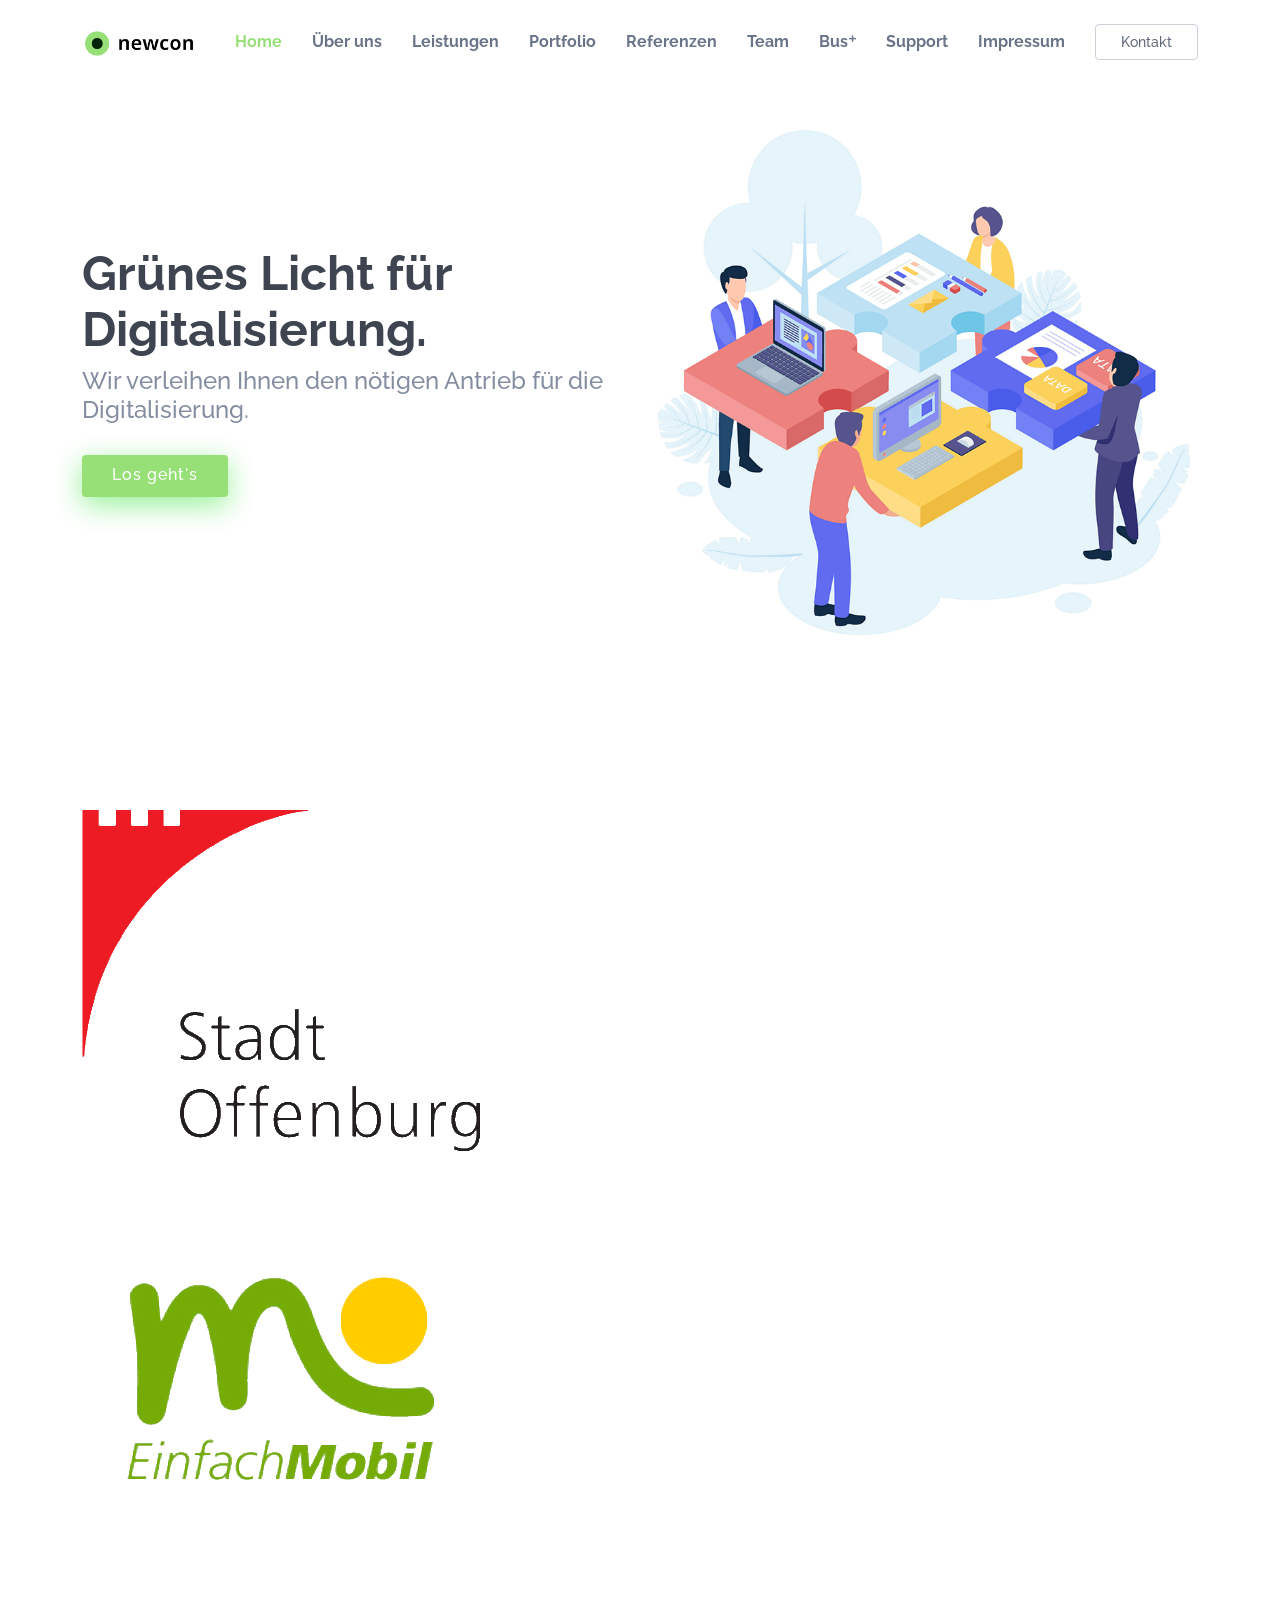
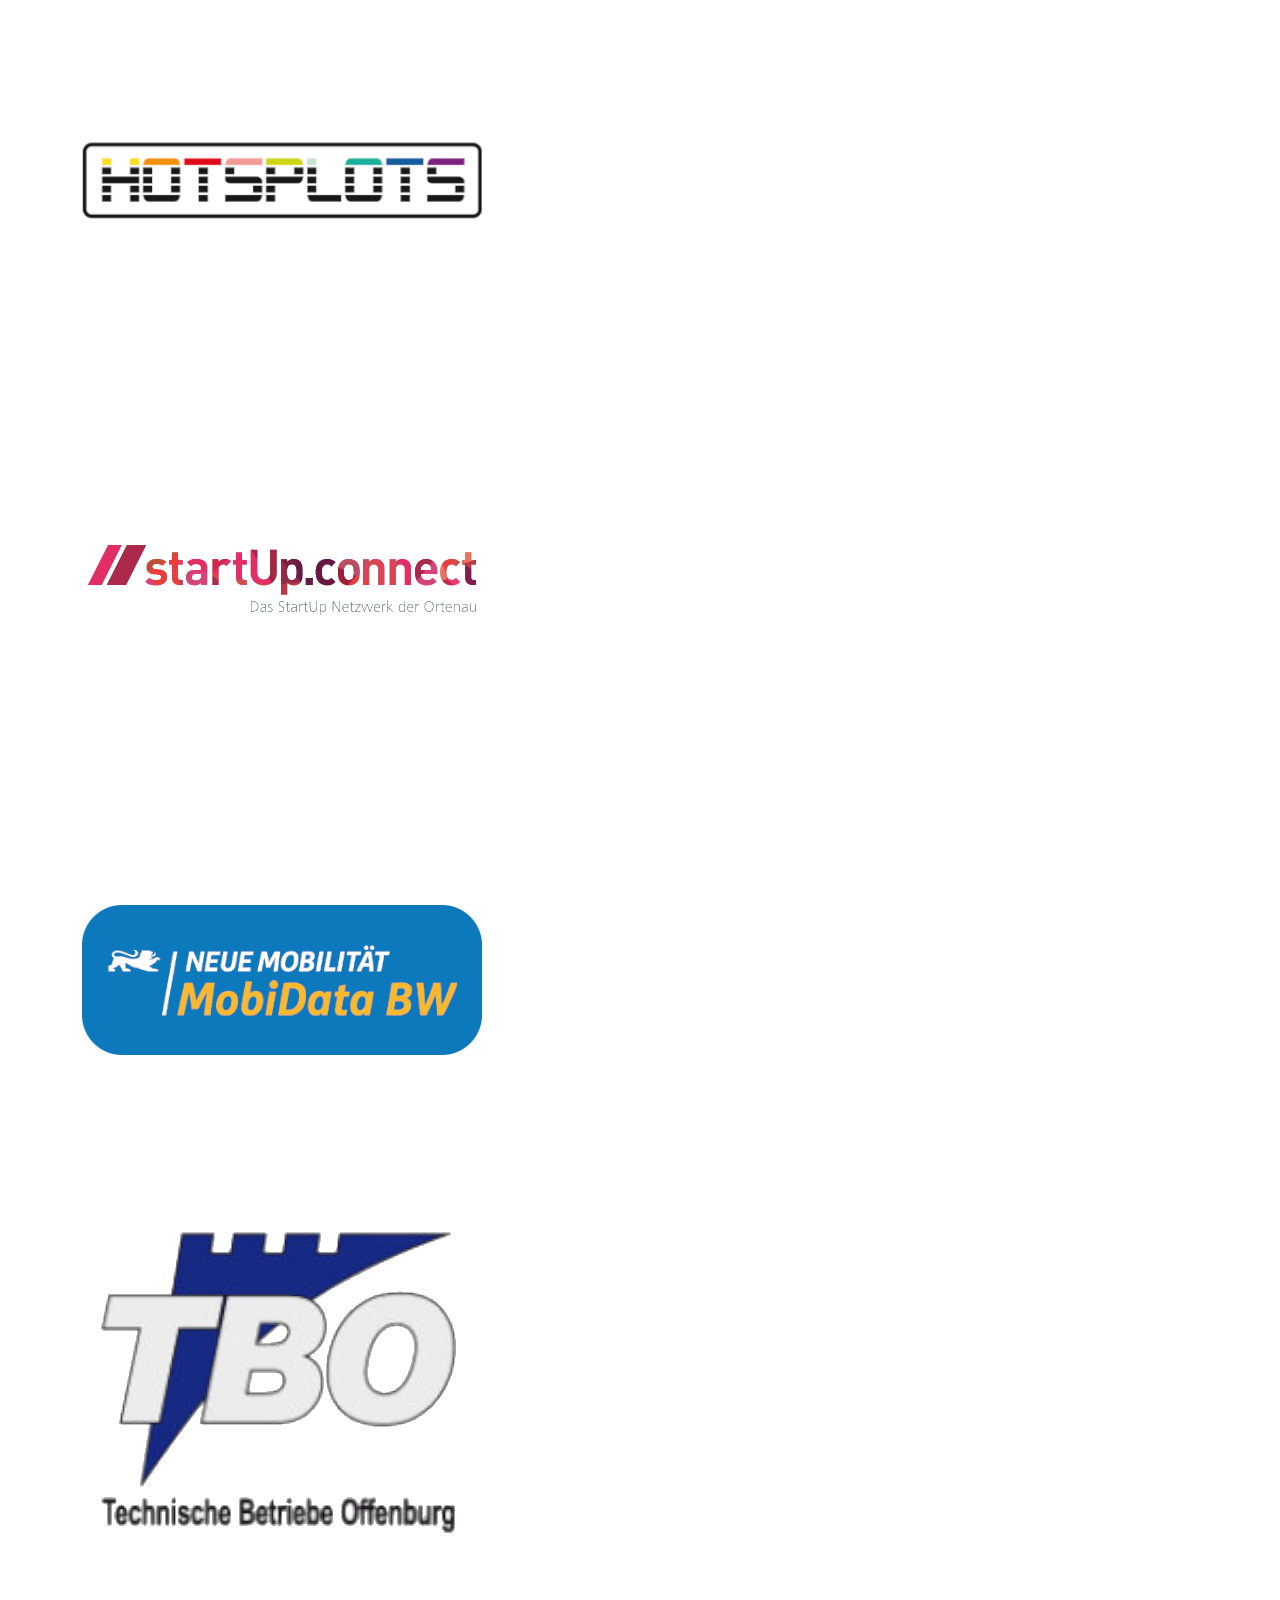
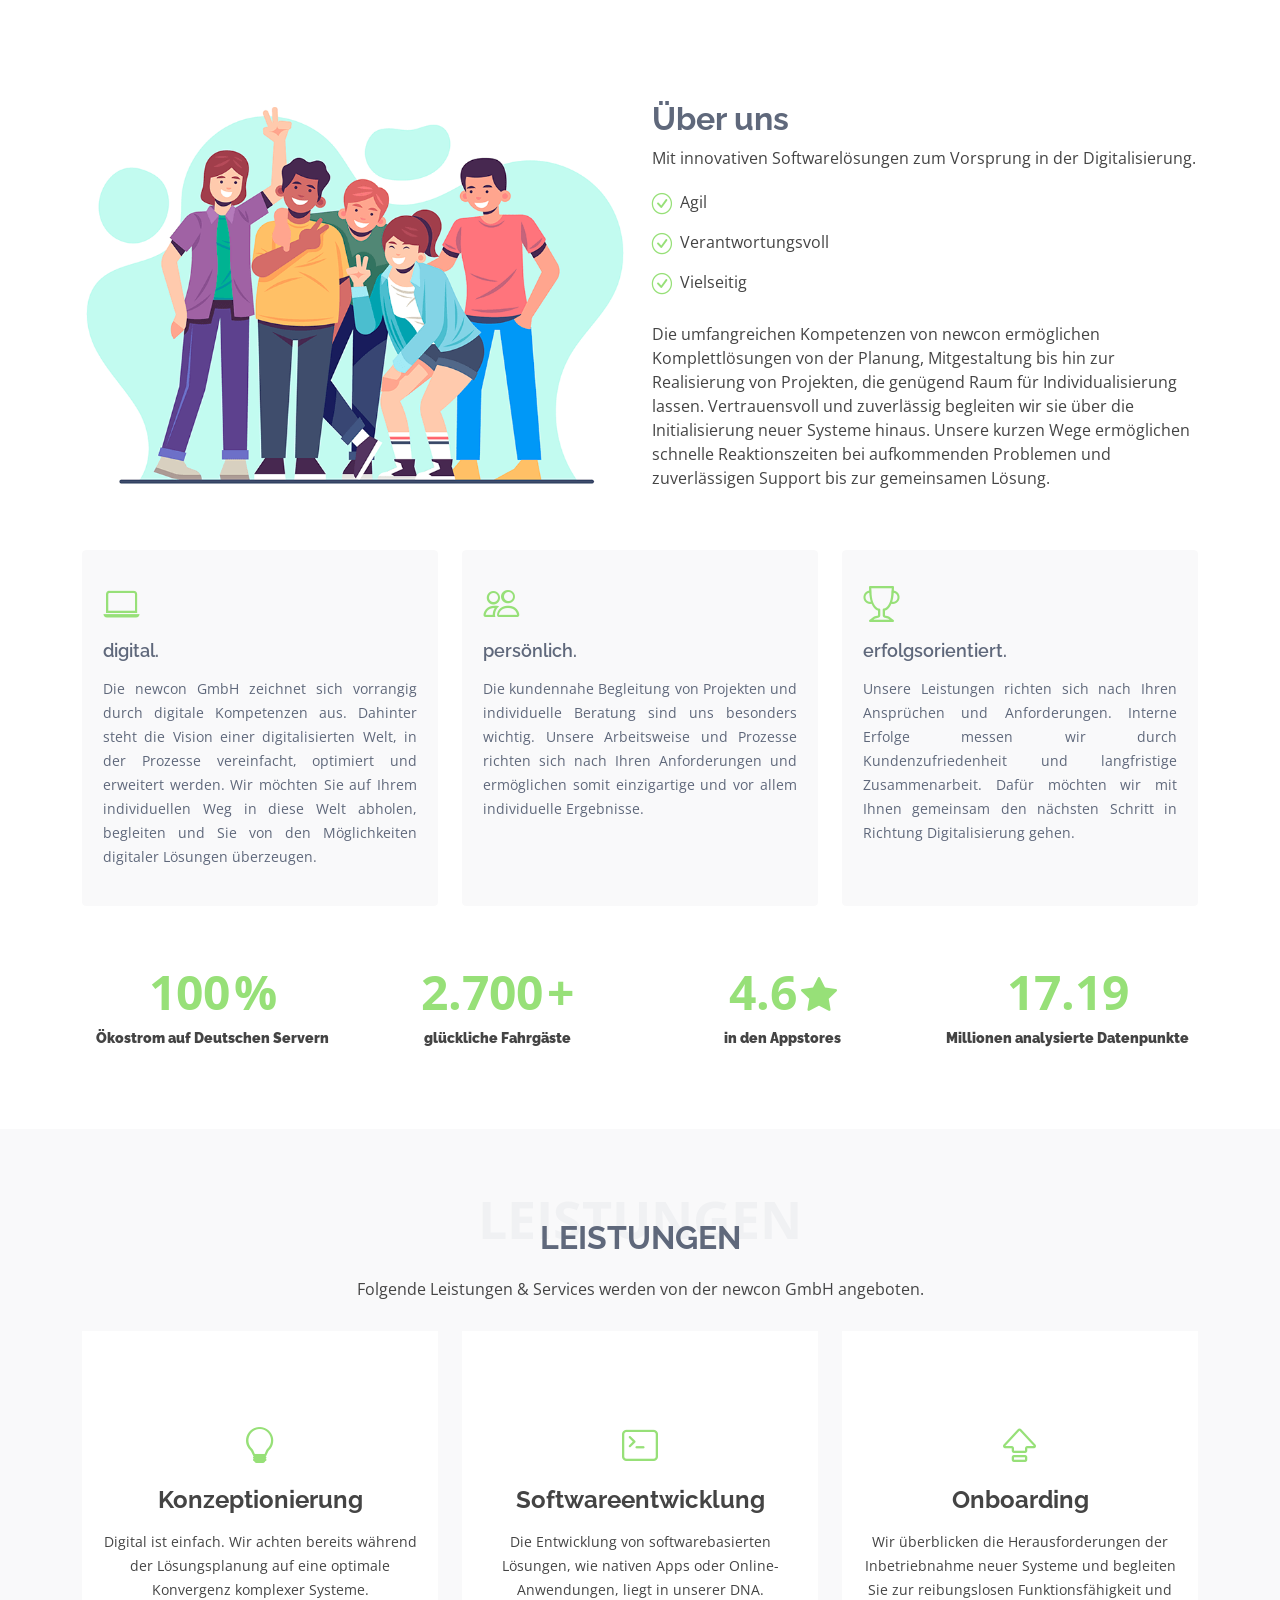
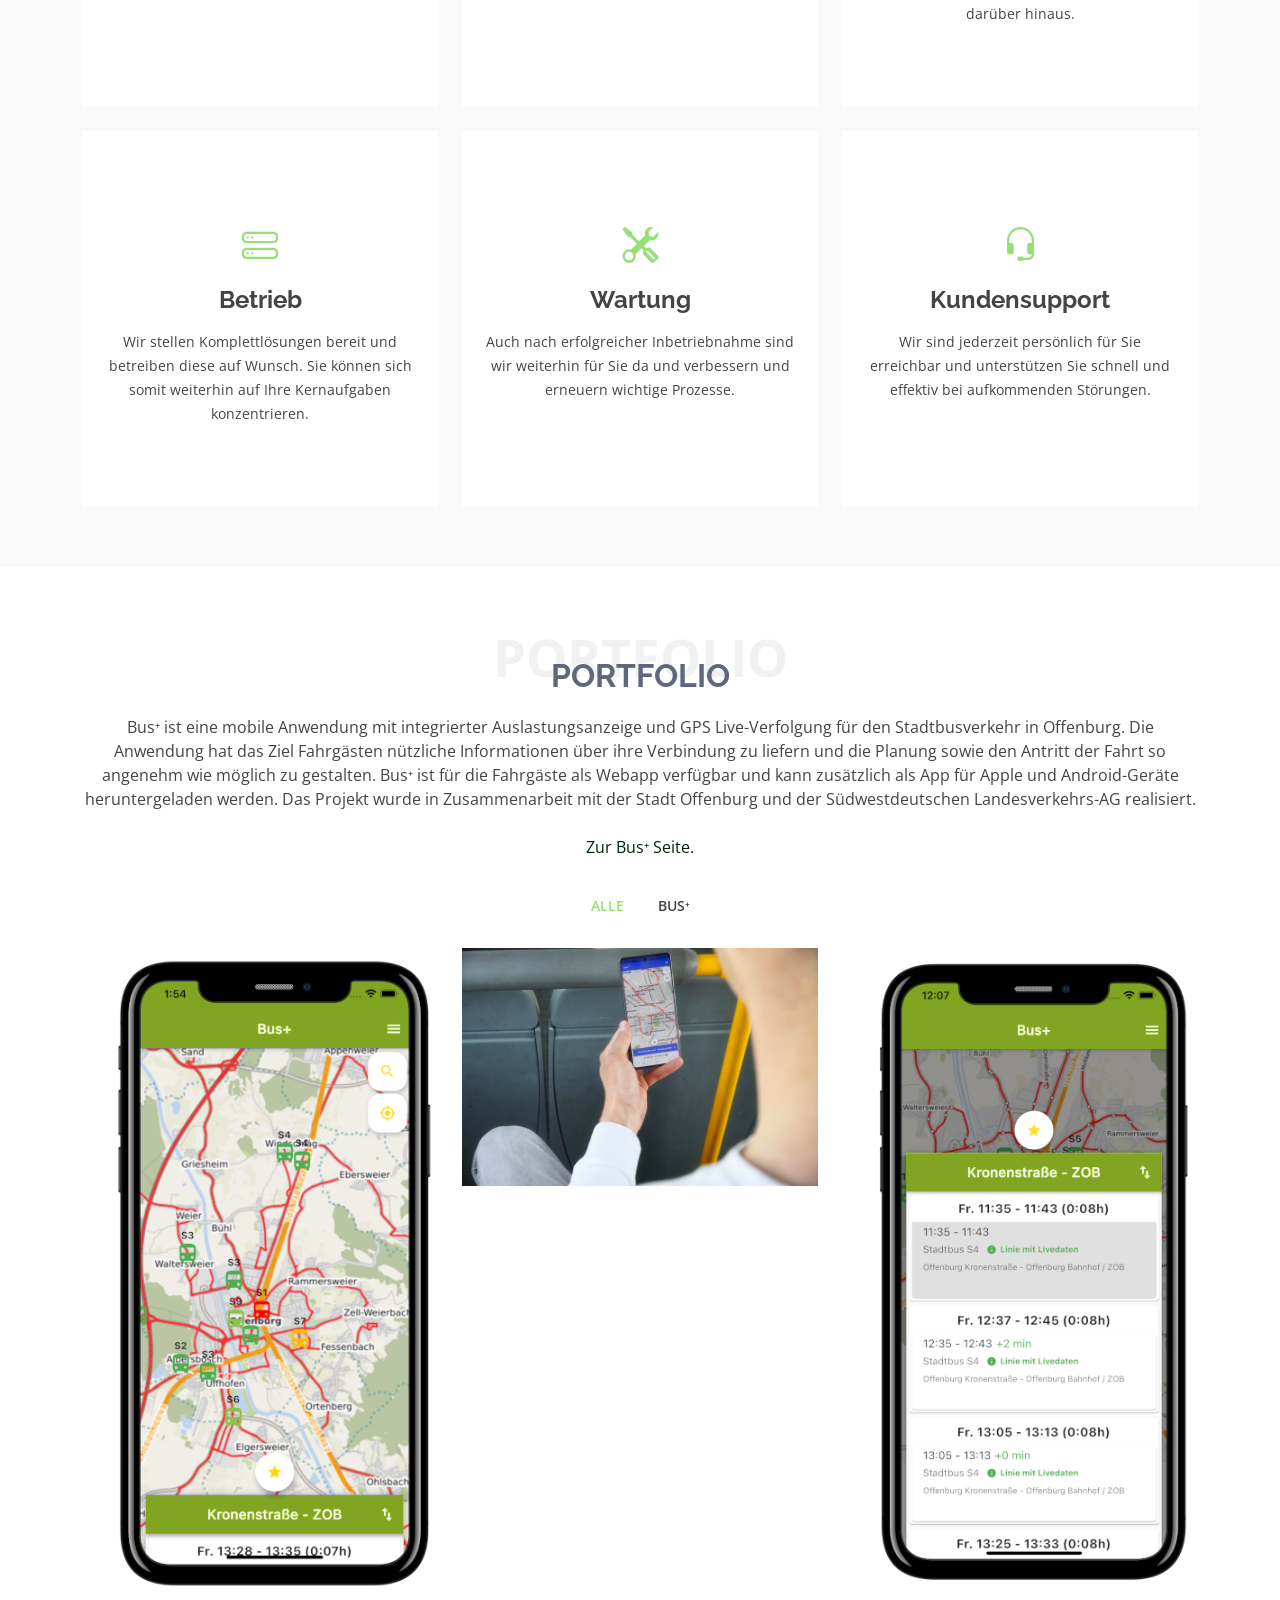
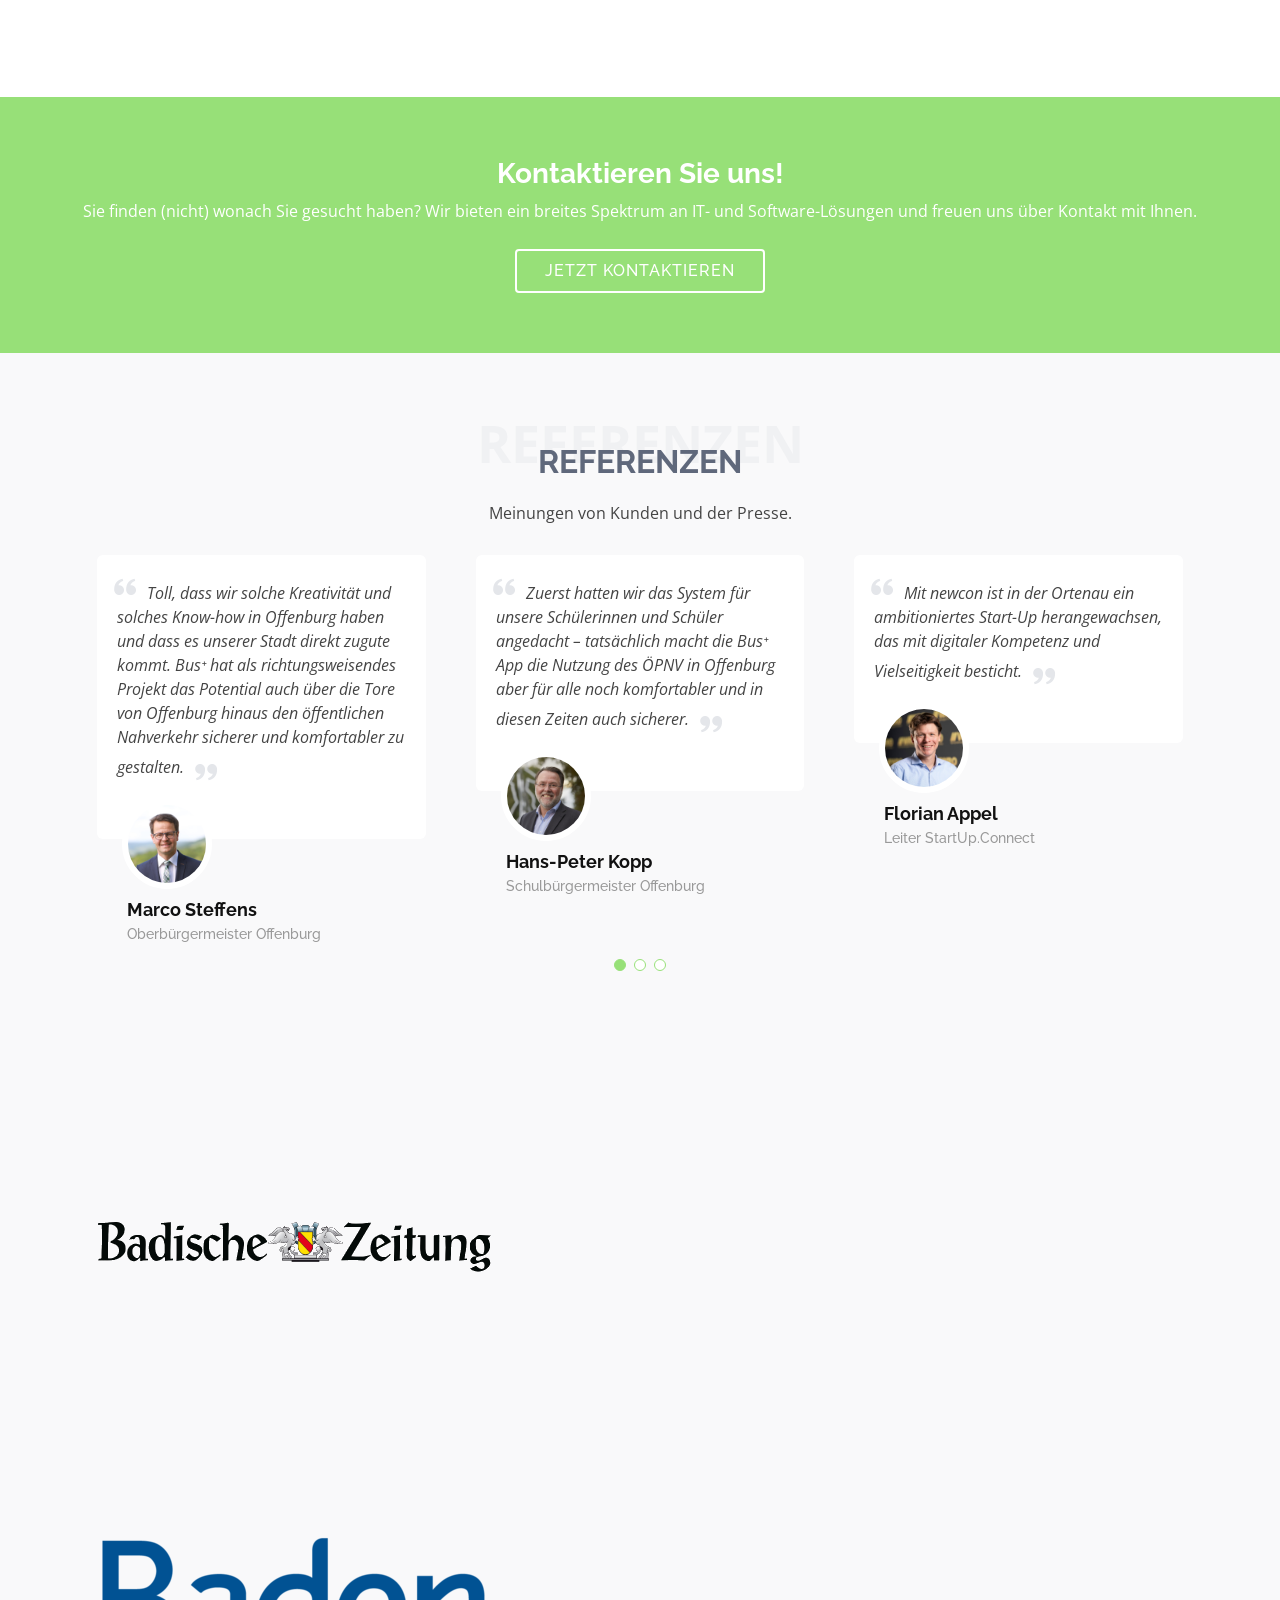
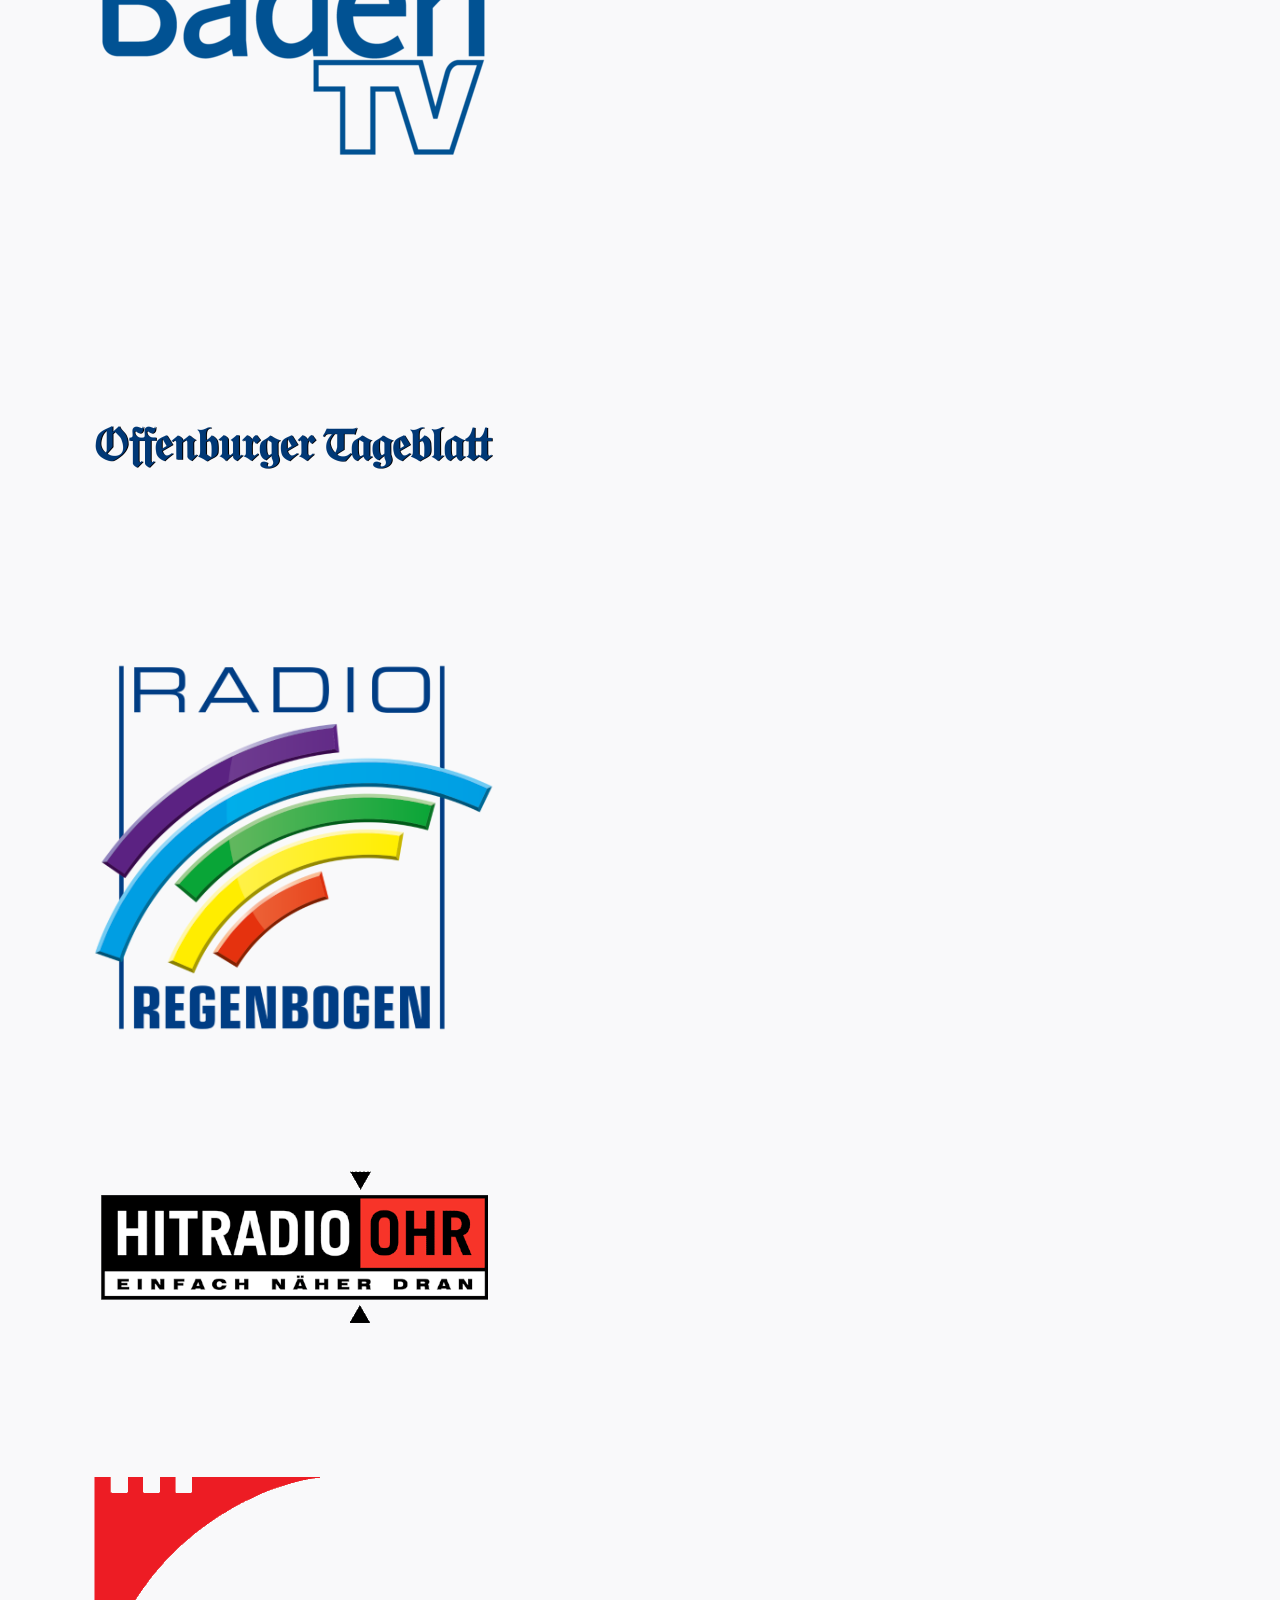
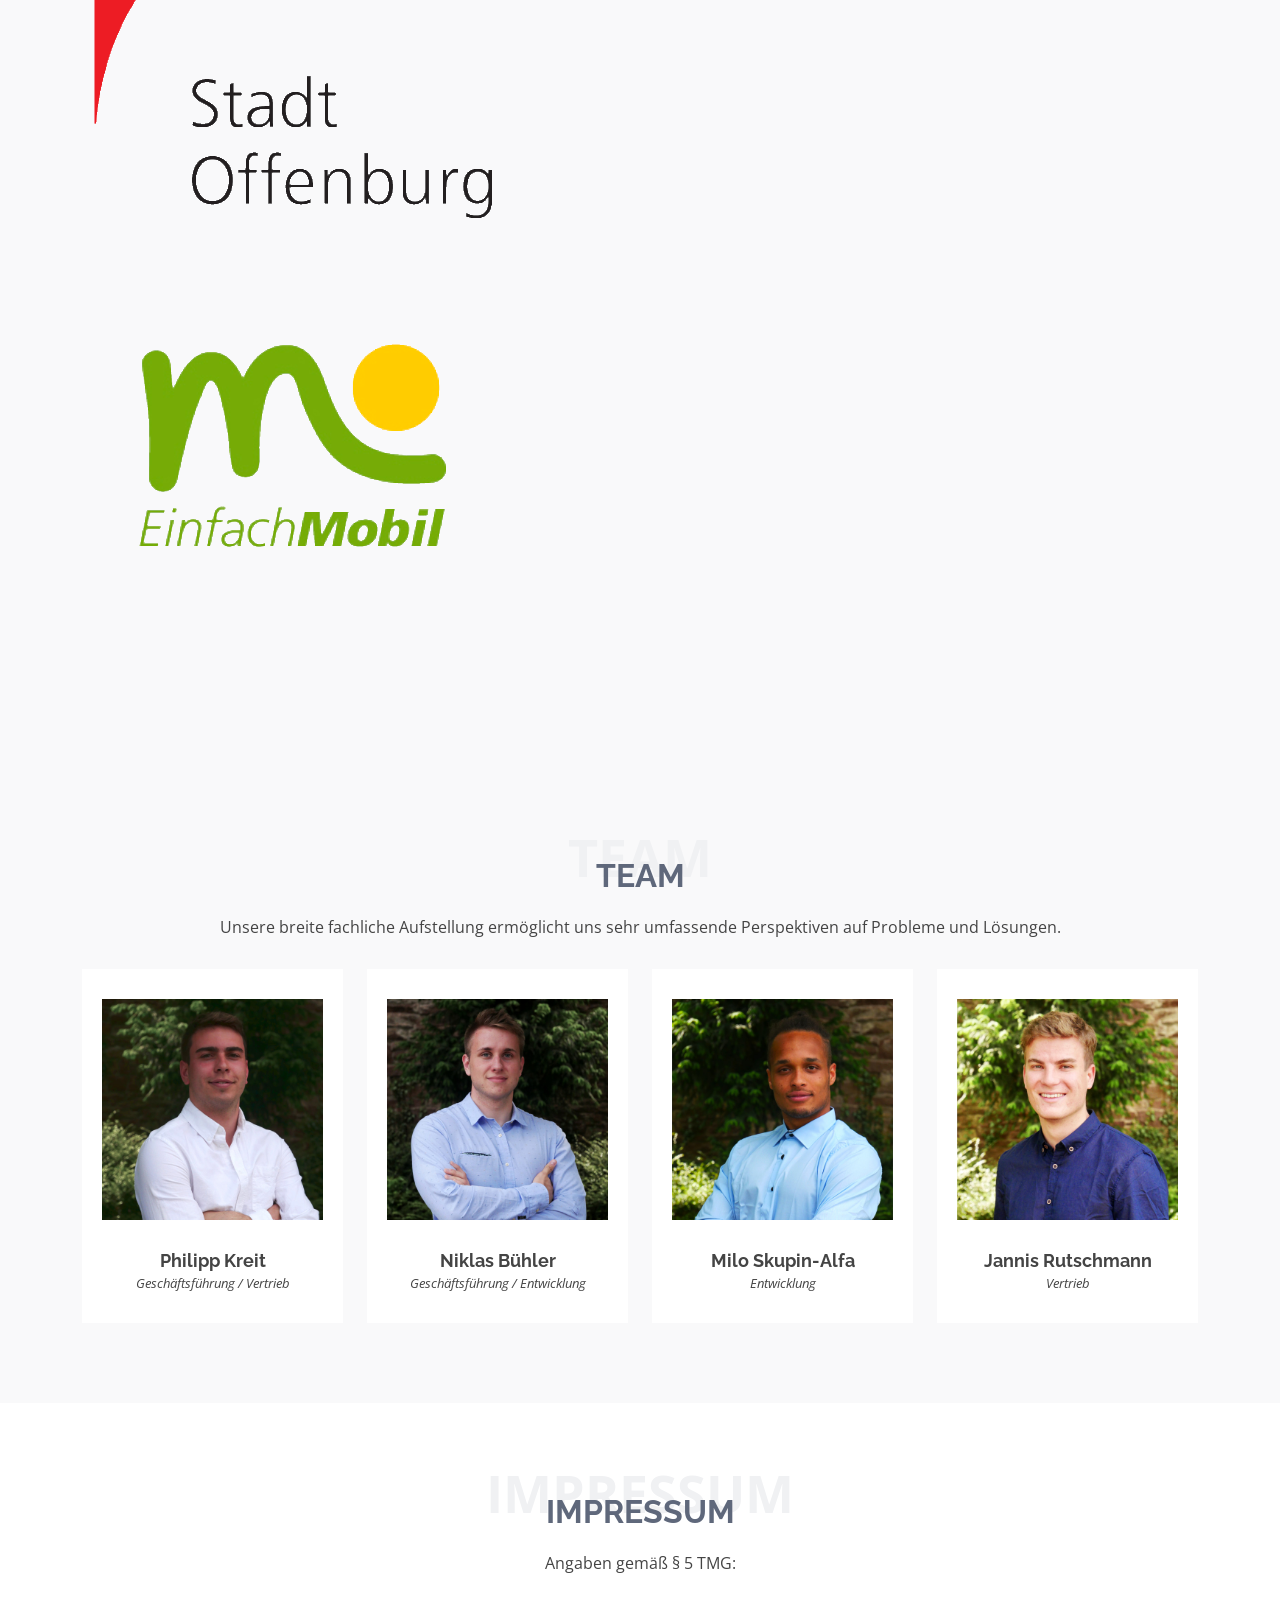
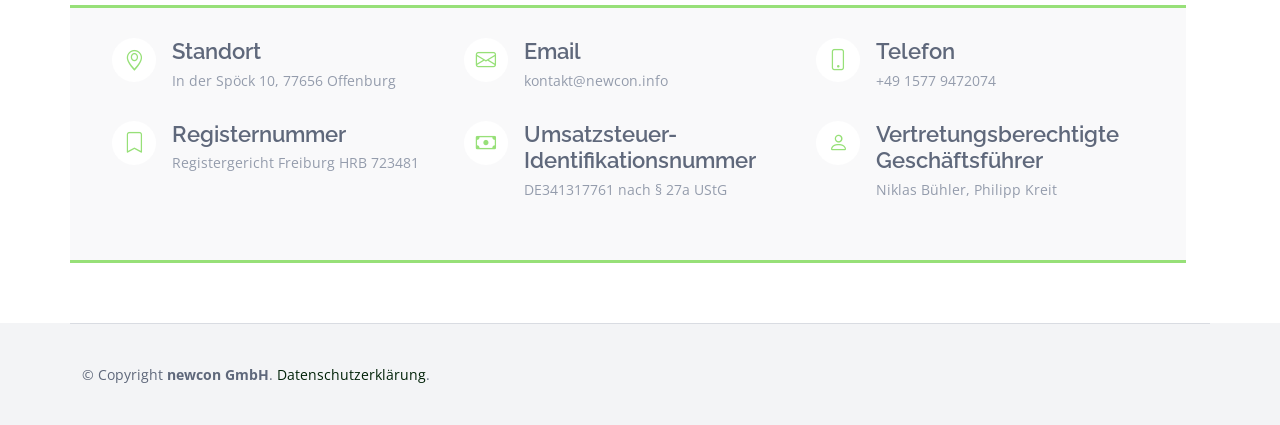
==== index.html @ 18810136 "Merge branch 'main' into Jannis" ====
<!DOCTYPE html>
<html lang="de">

<head>
  <meta charset="utf-8">
  <meta content="width=device-width, initial-scale=1.0" name="viewport">

  <title>newcon GmbH</title>
  <meta content="Grünes Licht für Digitalisierung." name="description">
  <meta content="newcon, Digitalisierung, Offenburg, Bus+, Bus Plus" name="keywords">

  <!-- Favicons -->
  <link href="assets/img/favicon.png" rel="icon">
  <link href="assets/img/apple-touch-icon.png" rel="apple-touch-icon">

  <!-- Google Fonts -->
  <link href="https://fonts.googleapis.com/css?family=Open+Sans:300,300i,400,400i,600,600i,700,700i|Raleway:300,300i,400,400i,500,500i,600,600i,700,700i|Poppins:300,300i,400,400i,500,500i,600,600i,700,700i" rel="stylesheet">

  <!-- Vendor CSS Files -->
  <link href="assets/vendor/bootstrap/css/bootstrap.min.css" rel="stylesheet">
  <link href="assets/vendor/bootstrap-icons/bootstrap-icons.css" rel="stylesheet">
  <link href="assets/vendor/boxicons/css/boxicons.min.css" rel="stylesheet">
  <link href="assets/vendor/glightbox/css/glightbox.min.css" rel="stylesheet">
  <link href="assets/vendor/swiper/swiper-bundle.min.css" rel="stylesheet">

  <!-- Template Main CSS File -->
  <link href="assets/css/style.css" rel="stylesheet">
  <link href="assets/css/infinite-slider.css" rel="stylesheet">

  <!-- Global site tag (gtag.js) - Google Analytics -->
  <script async src="https://www.googletagmanager.com/gtag/js?id=G-B0YDEY8L2Y"></script>
  <script>
		  window.dataLayer = window.dataLayer || [];
		  function gtag(){dataLayer.push(arguments);}
		  gtag('js', new Date());

		  gtag('config', 'G-B0YDEY8L2Y');
  </script>
</head>

<body>

  <!-- ======= Header ======= -->
  <header id="header" class="fixed-top">
    <div class="container d-flex align-items-center justify-content-between">

      <a href="index.html" class="logo"><img src="assets/img/newcon-long.png" alt="" class="img-fluid"></a>
	  <!--<h1 class="logo"><a href="index.html">newcon</a></h1>-->

      <nav id="navbar" class="navbar">
        <ul>
          <li><a class="nav-link scrollto active" href="#hero">Home</a></li>
          <li><a class="nav-link scrollto" href="#about">Über uns</a></li>
          <li><a class="nav-link scrollto" href="#services">Leistungen</a></li>
          <li><a class="nav-link scrollto " href="#portfolio">Portfolio</a></li>
          <li><a class="nav-link scrollto" href="#testimonials">Referenzen</a></li>
          <li><a class="nav-link scrollto" href="#team">Team</a></li>
          <li><a class="nav-link" target="_blank" href="https://www.busplus.info">Bus⁺</a></li>
          <!--<li class="dropdown"><a href="#"><span>Produkte</span> <i class="bi bi-chevron-down"></i></a>
            <ul>
              <li><a href="https://www.busplus.info">Bus⁺</a></li>
            </ul>
		  </li>-->
		  <li><a class="typeform-share button" href="https://form.typeform.com/to/gjHrQJs9?typeform-medium=embed-snippet" data-mode="drawer_right" target="_blank">Support</a></li>
          <li><a class="nav-link scrollto" href="#contact">Impressum</a></li>
          <li><a class="getstarted scrollto" target="_blank" href="mailto:kontakt@newcon.info">Kontakt</a></li>
        </ul>
        <i class="bi bi-list mobile-nav-toggle"></i>
      </nav><!-- .navbar -->

    </div>
  </header><!-- End Header -->

  <!-- ======= Hero Section ======= -->
  <section id="hero" class="d-flex align-items-center">

    <div class="container">
      <div class="row">
        <div class="col-lg-6 pt-5 pt-lg-0 order-2 order-lg-1 d-flex flex-column justify-content-center">
          <h1>Grünes Licht für Digitalisierung.</h1>
          <h2>Wir verleihen Ihnen den nötigen Antrieb für die Digitalisierung.</h2>
          <div class="d-flex">
            <a href="#about" class="btn-get-started scrollto">Los geht's</a>
			<!--<a href="https://baden-tv-sued.com/wp-content/uploads/2021/03/Bus_App_OG.mp4" class="glightbox btn-watch-video"><i class="bi bi-play-circle"></i><span>Video abspielen</span></a> TODO -->
          </div>
        </div>
        <div class="col-lg-6 order-1 order-lg-2 hero-img">
          <img src="assets/img/hero-img.png" class="img-fluid animated" alt="">
        </div>
      </div>
    </div>

  </section><!-- End Hero -->

  <main id="main">
	<div class="container">
		<section class="customer-logos slider">
			<div class="slide"><img src="assets/img/partners/offenburg.png"></div>
			<div class="slide"><img src="assets/img/partners/stadtbus.png"></div>
			<!--<div class="slide"><img src="assets/img/partners/sweg.png"></div>-->
			<div class="slide"><img src="assets/img/partners/hotsplots.png"></div>
			<div class="slide"><img src="assets/img/partners/startupconnect.png"></div>
			<div class="slide"><a href="https://www.mobidata-bw.de"><img src="assets/img/partners/mobidata.png"></a></div>
			<div class="slide"><img src="assets/img/partners/tbo.png"></div>
		</section>
	</div>

    <!-- ======= About Section ======= -->
    <section id="about" class="about">
      <div class="container">

        <div class="row">
          <div class="col-lg-6">
            <img src="assets/img/about.png" class="img-fluid" alt="">
          </div>
          <div class="col-lg-6 pt-4 pt-lg-0 content">
            <h3>Über uns</h3>
            <p class="font-italic">
              Mit innovativen Softwarelösungen zum Vorsprung in der Digitalisierung.
            </p>
            <ul>
              <li><i class="bi bi-check-circle"></i> Agil</li>
              <li><i class="bi bi-check-circle"></i> Verantwortungsvoll</li>
              <li><i class="bi bi-check-circle"></i> Vielseitig</li>
            </ul>
            <p>

				Die umfangreichen Kompetenzen von newcon ermöglichen Komplettlösungen von der Planung, Mitgestaltung bis hin zur Realisierung von Projekten, die genügend Raum für Individualisierung lassen. Vertrauensvoll und zuverlässig begleiten wir sie über die Initialisierung neuer Systeme hinaus. Unsere kurzen Wege ermöglichen schnelle Reaktionszeiten bei aufkommenden Problemen und zuverlässigen Support bis zur gemeinsamen Lösung. 
            </p>
          </div>
        </div>

      </div>
    </section><!-- End About Section -->

    <!-- ======= Featured Services Section ======= -->
    <section id="featured-services" class="featured-services">
      <div class="container">

        <div class="row">
          <div class="col-lg-4 col-md-6">
            <div class="icon-box">
              <div class="icon"><i class="bi bi-laptop"></i></div>
              <h4 class="title">digital.</h4>
              <p class="description">
				Die newcon GmbH zeichnet sich vorrangig durch digitale Kompetenzen aus. Dahinter steht die Vision einer digitalisierten Welt, in der Prozesse vereinfacht, optimiert und erweitert werden. Wir möchten Sie auf Ihrem individuellen Weg in diese Welt abholen, begleiten und Sie von den Möglichkeiten digitaler Lösungen überzeugen.
			  </p>
            </div>
          </div>
          <div class="col-lg-4 col-md-6 mt-4 mt-md-0">
            <div class="icon-box">
              <div class="icon"><i class="bi bi-people"></i></div>
              <h4 class="title">persönlich.</h4>
              <p class="description">
				Die kundennahe Begleitung von Projekten und individuelle Beratung sind uns besonders wichtig. Unsere Arbeitsweise und Prozesse richten sich nach Ihren Anforderungen und ermöglichen somit einzigartige und vor allem individuelle Ergebnisse.
			  </p>
            </div>
          </div>
          <div class="col-lg-4 col-md-6 mt-4 mt-lg-0">
            <div class="icon-box">
              <div class="icon"><i class="bi bi-trophy"></i></div>
              <h4 class="title">erfolgsorientiert.</h4>
              <p class="description">
				Unsere Leistungen richten sich nach Ihren Ansprüchen und Anforderungen. Interne Erfolge messen wir durch Kundenzufriedenheit und langfristige Zusammenarbeit. Dafür möchten wir mit Ihnen gemeinsam den nächsten Schritt in Richtung Digitalisierung gehen.
			  </p>
            </div>
          </div>
        </div>

      </div>
    </section><!-- End Featured Services Section -->

    <!-- ======= Counts Section ======= -->
    <section id="counts" class="counts" style="margin-top: 50px">
      <div class="container">

        <div class="row counters">

          <div class="col-lg-3 col-6 text-center">
            <span style="display: inline" data-purecounter-start="0" data-purecounter-end="100" data-purecounter-duration="1" class="purecounter"></span>
            <span style="display: inline">%</span>
			<p><b>Ökostrom auf Deutschen Servern</b></p>
          </div>

          <div class="col-lg-3 col-6 text-center">
            <span style="display: inline" data-purecounter-start="0" data-purecounter-end="2.700" data-purecounter-decimals=3 data-purecounter-duration="1" class="purecounter"></span>
            <span style="display: inline">+</span>
			<p><b>glückliche Fahrgäste</b></p>
          </div>

          <div class="col-lg-3 col-6 text-center">
            <span style="display: inline" data-purecounter-start="0" data-purecounter-end="4.6" data-purecounter-duration="1" data-purecounter-decimals=1 class="purecounter"></span>
            <span style="display: inline"><i class="bx bx-md bi-star-fill"></i></span>
			<p><b>in den Appstores</b></p>
          </div>

          <div class="col-lg-3 col-6 text-center">
            <span data-purecounter-start="0" data-purecounter-end="17.192568" data-purecounter-duration="1" data-purecounter-decimals=2 class="purecounter"></span>
			<p><b>Millionen analysierte Datenpunkte</b></p>
          </div>

        </div>

	  </div>
	</section>
	<!-- End Counts Section -->

    <!-- ======= Services Section ======= -->
    <section id="services" class="services section-bg">
      <div class="container">

        <div class="section-title">
          <span>Leistungen</span>
          <h2>Leistungen</h2>
          <p>
			Folgende Leistungen & Services werden von der newcon GmbH angeboten.
		  </p>
        </div>

        <div class="row">

          <div class="col-lg-4 col-md-6 d-flex align-items-stretch mt-4 mt-md-0">
            <div class="icon-box">
              <div class="icon"><i class="bi bi-lightbulb"></i></div>
              <h4>Konzeptionierung</h4>
              <p>
				Digital ist einfach. Wir achten bereits während der Lösungsplanung auf eine optimale Konvergenz komplexer Systeme.
			  </p>
            </div>
          </div>

          <div class="col-lg-4 col-md-6 d-flex align-items-stretch">
            <div class="icon-box">
              <div class="icon"><i class="bi bi-terminal"></i></div>
              <h4>Softwareentwicklung</h4>
              <p>
				Die Entwicklung von softwarebasierten Lösungen, wie nativen Apps oder Online-Anwendungen, liegt in unserer DNA.
			  </p>
            </div>
          </div>

          <div class="col-lg-4 col-md-6 d-flex align-items-stretch mt-4 mt-lg-0">
            <div class="icon-box">
              <div class="icon"><i class="bi bi-capslock"></i></div>
              <h4>Onboarding</h4>
              <p>
				Wir überblicken die Herausforderungen der Inbetriebnahme neuer Systeme und begleiten Sie zur reibungslosen Funktionsfähigkeit und darüber hinaus.
			  </p>
            </div>
          </div>

          <div class="col-lg-4 col-md-6 d-flex align-items-stretch mt-4">
            <div class="icon-box">
              <div class="icon"><i class="bi bi-hdd-stack"></i></div>
              <h4>Betrieb</h4>
              <p>
				Wir stellen Komplettlösungen bereit und betreiben diese auf Wunsch. Sie können sich somit weiterhin auf Ihre Kernaufgaben konzentrieren.
			  </p>
            </div>
          </div>

          <div class="col-lg-4 col-md-6 d-flex align-items-stretch mt-4">
            <div class="icon-box">
              <div class="icon"><i class="bi bi-tools"></i></div>
              <h4>Wartung</h4>
              <p>
				Auch nach erfolgreicher Inbetriebnahme sind wir weiterhin für Sie da und verbessern und erneuern wichtige Prozesse.
			  </p>
            </div>
          </div>

          <div class="col-lg-4 col-md-6 d-flex align-items-stretch mt-4">
            <div class="icon-box">
              <div class="icon"><i class="bi bi-headset"></i></div>
              <h4>Kundensupport</h4>
              <p>
				Wir sind jederzeit persönlich für Sie erreichbar und unterstützen Sie schnell und effektiv bei aufkommenden Störungen.
			  </p>
            </div>
          </div>

        </div>

      </div>
    </section><!-- End Services Section -->

    <!-- ======= Portfolio Section ======= -->
    <section id="portfolio" class="portfolio">
      <div class="container">

        <div class="section-title">
          <span>Portfolio</span>
          <h2>Portfolio</h2>
          <p>Bus⁺ ist eine mobile Anwendung mit integrierter Auslastungsanzeige und GPS Live-Verfolgung für den Stadtbusverkehr in Offenburg. Die Anwendung hat das Ziel Fahrgästen nützliche Informationen über ihre Verbindung zu liefern und die Planung sowie den Antritt der Fahrt so angenehm wie möglich zu gestalten. Bus⁺ ist für die Fahrgäste als Webapp verfügbar und kann zusätzlich als App für Apple und Android-Geräte heruntergeladen werden. Das Projekt wurde in Zusammenarbeit mit der Stadt Offenburg und der Südwestdeutschen Landesverkehrs-AG realisiert.</p>
		  <br>
		  <a target="_blank" href="https://www.busplus.info">Zur Bus⁺ Seite.</a>
        </div>

        <div class="row">
          <div class="col-lg-12 d-flex justify-content-center">
            <ul id="portfolio-flters">
              <li data-filter="*" class="filter-active">Alle</li>
              <li data-filter=".filter-bus">Bus⁺</li>
              <!--<li data-filter=".filter-card">Card</li>
			  <li data-filter=".filter-web">Web</li>-->
            </ul>
          </div>
        </div>

        <div class="row portfolio-container">

          <div class="col-lg-4 col-md-6 portfolio-item filter-bus">
            <img src="assets/img/portfolio/busplus/karteGrün Kopie.png" class="img-fluid" alt="">
            <div class="portfolio-info">
              <h4>Bus⁺ Kartenansicht</h4>
              <p>Unsere Karte für die perfekte Übersicht.</p>
              <a href="assets/img/portfolio/busplus/karte.png" data-gallery="portfolioGallery" class="portfolio-lightbox preview-link" title="Bus⁺ Kartenansicht"><i class="bx bx-plus"></i></a>
              <a target="_blank" href="https://www.busplus.info" class="details-link" title="Mehr anzeigen"><i class="bx bx-link"></i></a>
            </div>
          </div>

          <div class="col-lg-4 col-md-6 portfolio-item filter-bus">
            <img src="assets/img/portfolio/busplus/handy.jpg" class="img-fluid" alt="">
            <div class="portfolio-info">
              <h4>Die Bus⁺ App</h4>
              <p></p>
              <a href="assets/img/portfolio/busplus/handy.jpg" data-gallery="portfolioGallery" class="portfolio-lightbox preview-link" title="Bus⁺"><i class="bx bx-plus"></i></a>
              <a target="_blank" href="https://www.busplus.info" class="details-link" title="Mehr anzeigen"><i class="bx bx-link"></i></a>
            </div>
          </div>

          <div class="col-lg-4 col-md-6 portfolio-item filter-bus">
            <img src="assets/img/portfolio/busplus/listeGrün Kopie.png" class="img-fluid" alt="">
            <div class="portfolio-info">
              <h4>Bus⁺ Listenansicht</h4>
              <p>Alle Infos in einer Liste.</p>
              <a href="assets/img/portfolio/busplus/liste.png" data-gallery="portfolioGallery" class="portfolio-lightbox preview-link" title="Bus⁺ Listenansicht"><i class="bx bx-plus"></i></a>
              <a target="_blank" href="https://www.busplus.info" class="details-link" title="Mehr anzeigen"><i class="bx bx-link"></i></a>
            </div>
          </div>

          <!--<div class="col-lg-4 col-md-6 portfolio-item filter-bus">
            <img src="assets/img/portfolio/busplus/web.png" class="img-fluid" alt="">
            <div class="portfolio-info">
              <h4>Bus⁺ Web App</h4>
              <p>Bus⁺ ist nicht nur für iOS und Android verfügbar, sondern auch einfach per Web App im Browser abrufbar.</p>
              <a href="assets/img/portfolio/busplus/web.png" data-gallery="portfolioGallery" class="portfolio-lightbox preview-link" title="Bus⁺ Web App"><i class="bx bx-plus"></i></a>
              <a target="_blank" href="https://www.busplus.info" class="details-link" title="Mehr anzeigen"><i class="bx bx-link"></i></a>
            </div>
		  </div>-->

          <div class="col-lg-4 col-md-6 portfolio-item filter-bus">
            <img src="assets/img/portfolio/busplus/nutzer.jpg" class="img-fluid" alt="">
            <div class="portfolio-info">
              <h4>Die Bus⁺ App</h4>
              <p></p>
              <a href="assets/img/portfolio/busplus/nutzer.jpg" data-gallery="portfolioGallery" class="portfolio-lightbox preview-link" title="Bus⁺"><i class="bx bx-plus"></i></a>
              <a target="_blank" href="https://www.busplus.info" class="details-link" title="Mehr anzeigen"><i class="bx bx-link"></i></a>
            </div>
          </div>

          <!--<div class="col-lg-4 col-md-6 portfolio-item filter-bus">
            <img src="assets/img/portfolio/busplus/web_onboarding.png" class="img-fluid" alt="">
            <div class="portfolio-info">
              <h4>Bus⁺ Onboarding</h4>
              <p>Im Onboarding Prozess werden Nutzer in die Bus⁺ App eingeführt.</p>
              <a href="assets/img/portfolio/busplus/web_onboarding.png" data-gallery="portfolioGallery" class="portfolio-lightbox preview-link" title="Bus⁺ Onboarding"><i class="bx bx-plus"></i></a>
              <a href="https://www.busplus.info" class="details-link" title="Mehr anzeigen"><i class="bx bx-link"></i></a>
            </div>
		  </div>-->

          <!--<div class="col-lg-4 col-md-6 portfolio-item filter-bus">
            <img src="assets/img/portfolio/busplus/web_suche.png" class="img-fluid" alt="">
            <div class="portfolio-info">
              <h4>Bus⁺ Suche</h4>
              <p>Bus⁺ ermöglicht den Nutzern neben der intuitiven Darstellung von Liveinformationen in der Kartenansicht auch das gezielte Suchen nach einzelnen Verbindungen und das Anzeigen von zugehörigen Informationen wie Linienverläufe oder Verspätungen.</p>
              <a href="assets/img/portfolio/busplus/web_suche.png" data-gallery="portfolioGallery" class="portfolio-lightbox preview-link" title="Bus⁺ Suche"><i class="bx bx-plus"></i></a>
              <a target="_blank" href="https://www.busplus.info" class="details-link" title="Mehr anzeigen"><i class="bx bx-link"></i></a>
            </div>
		  </div>-->

          <div class="col-lg-4 col-md-6 portfolio-item filter-bus">
            <img src="assets/img/portfolio/busplus/hotsplots.jpg" class="img-fluid" alt="">
            <div class="portfolio-info">
              <h4>Die Bus⁺ App</h4>
              <p></p>
              <a href="assets/img/portfolio/busplus/hotsplots.jpg" data-gallery="portfolioGallery" class="portfolio-lightbox preview-link" title="Bus⁺ Suche"><i class="bx bx-plus"></i></a>
              <a target="_blank" href="https://www.busplus.info" class="details-link" title="Mehr anzeigen"><i class="bx bx-link"></i></a>
            </div>
          </div>

		<!--
          <div class="col-lg-4 col-md-6 portfolio-item filter-card">
            <img src="assets/img/portfolio/portfolio-4.jpg" class="img-fluid" alt="">
            <div class="portfolio-info">
              <h4>Card 2</h4>
              <p>Card</p>
              <a href="assets/img/portfolio/portfolio-4.jpg" data-gallery="portfolioGallery" class="portfolio-lightbox preview-link" title="Card 2"><i class="bx bx-plus"></i></a>
              <a href="portfolio-details.html" class="details-link" title="More Details"><i class="bx bx-link"></i></a>
            </div>
          </div>

          <div class="col-lg-4 col-md-6 portfolio-item filter-web">
            <img src="assets/img/portfolio/portfolio-5.jpg" class="img-fluid" alt="">
            <div class="portfolio-info">
              <h4>Web 2</h4>
              <p>Web</p>
              <a href="assets/img/portfolio/portfolio-5.jpg" data-gallery="portfolioGallery" class="portfolio-lightbox preview-link" title="Web 2"><i class="bx bx-plus"></i></a>
              <a href="portfolio-details.html" class="details-link" title="More Details"><i class="bx bx-link"></i></a>
            </div>
          </div>

          <div class="col-lg-4 col-md-6 portfolio-item filter-app">
            <img src="assets/img/portfolio/portfolio-6.jpg" class="img-fluid" alt="">
            <div class="portfolio-info">
              <h4>App 3</h4>
              <p>App</p>
              <a href="assets/img/portfolio/portfolio-6.jpg" data-gallery="portfolioGallery" class="portfolio-lightbox preview-link" title="App 3"><i class="bx bx-plus"></i></a>
              <a href="portfolio-details.html" class="details-link" title="More Details"><i class="bx bx-link"></i></a>
            </div>
          </div>

          <div class="col-lg-4 col-md-6 portfolio-item filter-card">
            <img src="assets/img/portfolio/portfolio-7.jpg" class="img-fluid" alt="">
            <div class="portfolio-info">
              <h4>Card 1</h4>
              <p>Card</p>
              <a href="assets/img/portfolio/portfolio-7.jpg" data-gallery="portfolioGallery" class="portfolio-lightbox preview-link" title="Card 1"><i class="bx bx-plus"></i></a>
              <a href="portfolio-details.html" class="details-link" title="More Details"><i class="bx bx-link"></i></a>
            </div>
          </div>

          <div class="col-lg-4 col-md-6 portfolio-item filter-card">
            <img src="assets/img/portfolio/portfolio-8.jpg" class="img-fluid" alt="">
            <div class="portfolio-info">
              <h4>Card 3</h4>
              <p>Card</p>
              <a href="assets/img/portfolio/portfolio-8.jpg" data-gallery="portfolioGallery" class="portfolio-lightbox preview-link" title="Card 3"><i class="bx bx-plus"></i></a>
              <a href="portfolio-details.html" class="details-link" title="More Details"><i class="bx bx-link"></i></a>
            </div>
          </div>

          <div class="col-lg-4 col-md-6 portfolio-item filter-web">
            <img src="assets/img/portfolio/portfolio-9.jpg" class="img-fluid" alt="">
            <div class="portfolio-info">
              <h4>Web 3</h4>
              <p>Web</p>
              <a href="assets/img/portfolio/portfolio-9.jpg" data-gallery="portfolioGallery" class="portfolio-lightbox preview-link" title="Web 3"><i class="bx bx-plus"></i></a>
              <a href="portfolio-details.html" class="details-link" title="More Details"><i class="bx bx-link"></i></a>
            </div>
          </div>
		-->
        </div>

      </div>
    </section><!-- End Portfolio Section -->

    <!-- ======= Cta Section ======= -->
    <section id="cta" class="cta">
      <div class="container">

        <div class="text-center">
          <h3>Kontaktieren Sie uns!</h3>
          <p>
			Sie finden (nicht) wonach Sie gesucht haben? Wir bieten ein breites Spektrum an IT- und Software-Lösungen und freuen uns über Kontakt mit Ihnen.
		  </p>
          <a class="cta-btn" target="_blank" href="mailto:kontakt@newcon.info">Jetzt Kontaktieren</a>
        </div>

      </div>
	</section><!-- End Cta Section -->

    <!-- ======= Testimonials Section ======= -->
    <section id="testimonials" class="testimonials section-bg">
      <div class="container">

        <div class="section-title">
          <span>Referenzen</span>
          <h2>Referenzen</h2>
          <p>
		  	Meinungen von Kunden und der Presse.
		  </p>
        </div>

        <div class="testimonials-slider swiper-container" data-aos="fade-up" data-aos-delay="100">
          <div class="swiper-wrapper">

            <div class="swiper-slide">
              <div class="testimonial-item">
                <p>
                  <i class="bx bxs-quote-alt-left quote-icon-left"></i>
				  	Toll, dass wir solche Kreativität und solches Know-how in Offenburg haben und dass es unserer Stadt direkt zugute kommt.
					Bus⁺ hat als richtungsweisendes Projekt das Potential auch über die Tore von Offenburg hinaus den öffentlichen Nahverkehr sicherer und komfortabler zu gestalten.
                  <i class="bx bxs-quote-alt-right quote-icon-right"></i>
                </p>
                <img src="assets/img/testimonials/steffens.jpg" class="testimonial-img" alt="">
                <h3>Marco Steffens</h3>
                <h4>Oberbürgermeister Offenburg</h4>
              </div>
            </div>

            <div class="swiper-slide">
              <div class="testimonial-item">
                <p>
                  <i class="bx bxs-quote-alt-left quote-icon-left"></i>
				  	Zuerst hatten wir das System für unsere Schülerinnen und Schüler angedacht – tatsächlich macht die Bus⁺ App die Nutzung des ÖPNV in Offenburg aber für alle noch komfortabler und in diesen Zeiten auch sicherer.
                  <i class="bx bxs-quote-alt-right quote-icon-right"></i>
                </p>
                <img src="assets/img/testimonials/kopp.jpg" class="testimonial-img" alt="">
                <h3>Hans-Peter Kopp</h3>
                <h4>Schulbürgermeister Offenburg</h4>
              </div>
            </div>

            <div class="swiper-slide">
              <div class="testimonial-item">
                <p>
                  <i class="bx bxs-quote-alt-left quote-icon-left"></i>
                  	Mit newcon ist in der Ortenau ein ambitioniertes Start-Up herangewachsen, das mit digitaler Kompetenz und Vielseitigkeit besticht.
                  <i class="bx bxs-quote-alt-right quote-icon-right"></i>
                </p>
                <img src="assets/img/testimonials/appel.jpg" class="testimonial-img" alt="">
                <h3>Florian Appel</h3>
                <h4>Leiter StartUp.Connect</h4>
              </div>
            </div>

            <!--<div class="swiper-slide">
              <div class="testimonial-item">
                <p>
                  <i class="bx bxs-quote-alt-left quote-icon-left"></i>
                  Fugiat enim eram quae cillum dolore dolor amet nulla culpa multos export minim fugiat minim velit minim dolor enim duis veniam ipsum anim magna sunt elit fore quem dolore labore illum veniam.
                  <i class="bx bxs-quote-alt-right quote-icon-right"></i>
                </p>
                <img src="assets/img/testimonials/testimonials-4.jpg" class="testimonial-img" alt="">
                <h3>Matt Brandon</h3>
                <h4>Freelancer</h4>
              </div>
            </div>

            <div class="swiper-slide">
              <div class="testimonial-item">
                <p>
                  <i class="bx bxs-quote-alt-left quote-icon-left"></i>
                  Quis quorum aliqua sint quem legam fore sunt eram irure aliqua veniam tempor noster veniam enim culpa labore duis sunt culpa nulla illum cillum fugiat legam esse veniam culpa fore nisi cillum quid.
                  <i class="bx bxs-quote-alt-right quote-icon-right"></i>
                </p>
                <img src="assets/img/testimonials/testimonials-5.jpg" class="testimonial-img" alt="">
                <h3>John Larson</h3>
                <h4>Entrepreneur</h4>
              </div>
			</div>-->

          </div>
          <div class="swiper-pagination"></div>
        </div>

	<div class="container">
		<section class="customer-logos slider">
			<div class="slide"><a target="_blank" href="https://www.badische-zeitung.de/offenburg-ist-vorreiter-mit-bus-app"><img src="assets/img/press/badische-zeitung.png"></a></div>
			<div class="slide"><a target="_blank" href="https://baden-tv-sued.com/neue-app-fuer-offenburgs-stadtbusse/"><img src="assets/img/press/baden-tv.png"></a></div>
			<div class="slide"><a target="_blank" href="https://www.bo.de/lokales/offenburg/echtzeit-verfolgung-in-offenburg-gibt-es-jetzt-die-bus-app"><img src="assets/img/press/offenburger-tageblatt.png"></a></div>
			<div class="slide"><a target="_blank" href="https://www.regenbogen.de/kategorie-nachricht/baden-pfalz/20210315/offenburg-einzigartige-bus-app-fuer-stadtbusse"><img src="assets/img/press/radio-regenbogen.png"></a></div>
			<div class="slide"><a target="_blank" href="https://www.hitradio-ohr.de/artikel/wann-kommt-mein-bus-und-wie-voll-ist-er-neue-app-fuer-offenburg"><img src="assets/img/press/radio-ohr.png"></a></div>
			<div class="slide"><a target="_blank" href="https://www.offenburg.de/html/aktuell/aktuell_u.html?m=6515&artikel=15182"><img src="assets/img/press/offenburg.png"></a></div>
			<div class="slide"><a target="_blank" href="https://stadtbus-offenburg.de/html/aktuell/aktuell_u.html?m=8365&artikel=15178"><img src="assets/img/press/stadtbus.png"></a></div>
		</section>
	</div>

	  </div>
	</section><!-- End Testimonials Section -->

    <!-- ======= Team Section ======= -->
    <section id="team" class="team section-bg">
      <div class="container">

        <div class="section-title">
          <span>Team</span>
          <h2>Team</h2>
          <p>Unsere breite fachliche Aufstellung ermöglicht uns sehr umfassende Perspektiven auf Probleme und Lösungen.</p>
        </div>

        <div class="row">
          <div class="col-lg-3 col-md-6 d-flex align-items-stretch">
            <div class="member">
			  <img src="assets/img/team/philipp.jpg" alt="">
              <h4>Philipp Kreit</h4>
              <span>Geschäftsführung / Vertrieb</span>
              <!--<p>
                Magni qui quod omnis unde et eos fuga et exercitationem. Odio veritatis perspiciatis quaerat qui aut aut aut
			  </p>-->
            </div>
          </div>

          <div class="col-lg-3 col-md-6 d-flex align-items-stretch">
            <div class="member">
			  <img src="assets/img/team/niklas.jpg" alt="">
              <h4>Niklas Bühler</h4>
              <span>Geschäftsführung / Entwicklung</span>
              <!--<p>
                Repellat fugiat adipisci nemo illum nesciunt voluptas repellendus. In architecto rerum rerum temporibus
			  </p>-->
            </div>
          </div>

          <div class="col-lg-3 col-md-6 d-flex align-items-stretch">
            <div class="member">
			  <img src="assets/img/team/milo.jpg" alt="">
              <h4>Milo Skupin-Alfa</h4>
              <span>Entwicklung</span>
              <!--<p>
                Voluptas necessitatibus occaecati quia. Earum totam consequuntur qui porro et laborum toro des clara
			  </p>-->
            </div>
          </div>
          
          <div class="col-lg-3 col-md-6 d-flex align-items-stretch">
            <div class="member">
			  <img src="assets/img/team/jannis.jpg" alt="">
              <h4>Jannis Rutschmann</h4>
              <span>Vertrieb</span>
              <!--<p>
                Voluptas necessitatibus occaecati quia. Earum totam consequuntur qui porro et laborum toro des clara
			  </p>-->
            </div>
          </div>

        </div>

      </div>
    </section><!-- End Team Section -->

    <!-- ======= Contact Section ======= -->
    <section id="contact" class="contact">
      <div class="container">

        <div class="section-title">
          <span>Impressum</span>
          <h2>Impressum</h2>
          <p>Angaben gemäß § 5 TMG:</p>
        </div>

        <div class="row">

          <div class="col-lg-12 d-flex align-items-stretch">
            <div class="info row">
              <div class="address col-lg-4">
                <i class="bi bi-geo-alt"></i>
                <h4>Standort</h4>
                <p>In der Spöck 10, 77656 Offenburg</p>
              </div>

              <div class="email col-lg-4">
                <i class="bi bi-envelope"></i>
                <h4>Email</h4>
                <p>kontakt@newcon.info</p>
              </div>

              <div class="phone col-lg-4">
                <i class="bi bi-phone"></i>
                <h4>Telefon</h4>
                <p>+49 1577 9472074</p>
              </div>
              
              <div class="col-lg-4">
                <i class="bi bi-bookmark"></i>
                <h4>Registernummer</h4>
                <p>Registergericht Freiburg HRB 723481</p>
              </div>
              
              <div class="col-lg-4">
                <i class="bi bi-cash"></i>
                <h4>Umsatzsteuer-Identifikationsnummer</h4>
                <p>DE341317761 nach § 27a UStG</p>
              </div>
              
              <div class="col-lg-4">
                <i class="bi bi-person"></i>
                <h4>Vertretungsberechtigte Geschäftsführer</h4>
                <p>Niklas Bühler, Philipp Kreit</p>
              </div>
             	
              <!--<div>
              <iframe src="https://www.google.com/maps/embed?pb=!1m18!1m12!1m3!1d2644.8098148979275!2d7.918942365893383!3d48.47936148527269!2m3!1f0!2f0!3f0!3m2!1i1024!2i768!4f13.1!3m3!1m2!1s0x4796d2fba8174071%3A0x5872801d74df449f!2sIn%20der%20Sp%C3%B6ck%2010%2C%2077656%20Offenburg!5e0!3m2!1sde!2sde!4v1615122464076!5m2!1sde!2sde" frameborder="0" style="border:0; width: 100%; height: 290px;" allowfullscreen></iframe>
              </div>-->
            </div>

          </div>

          <!--<div class="col-lg-7 mt-5 mt-lg-0 d-flex align-items-stretch">
            <form action="forms/contact.php" method="post" role="form" class="php-email-form">
              <div class="row">
                <div class="form-group col-md-6">
                  <label for="name">Your Name</label>
                  <input type="text" name="name" class="form-control" id="name" required>
                </div>
                <div class="form-group col-md-6 mt-3 mt-md-0">
                  <label for="name">Your Email</label>
                  <input type="email" class="form-control" name="email" id="email" required>
                </div>
              </div>
              <div class="form-group mt-3">
                <label for="name">Subject</label>
                <input type="text" class="form-control" name="subject" id="subject" required>
              </div>
              <div class="form-group mt-3">
                <label for="name">Message</label>
                <textarea class="form-control" name="message" rows="10" required></textarea>
              </div>
              <div class="my-3">
                <div class="loading">Loading</div>
                <div class="error-message"></div>
                <div class="sent-message">Your message has been sent. Thank you!</div>
              </div>
              <div class="text-center"><button type="submit">Send Message</button></div>
            </form>
          </div>-->

        </div>

      </div>
    </section><!-- End Contact Section -->

  </main><!-- End #main -->

  <!-- ======= Footer ======= -->
  <footer id="footer">

    <!--<div class="footer-top">

      <div class="container">

        <div class="row  justify-content-center">
          <div class="col-lg-6">
            <h3>eNno</h3>
            <p>Et aut eum quis fuga eos sunt ipsa nihil. Labore corporis magni eligendi fuga maxime saepe commodi placeat.</p>
          </div>
        </div>

        <div class="row footer-newsletter justify-content-center">
          <div class="col-lg-6">
            <form action="" method="post">
              <input type="email" name="email" placeholder="Enter your Email"><input type="submit" value="Subscribe">
            </form>
          </div>
        </div>

        <div class="social-links">
          <a href="#" class="twitter"><i class="bx bxl-twitter"></i></a>
          <a href="#" class="facebook"><i class="bx bxl-facebook"></i></a>
          <a href="#" class="instagram"><i class="bx bxl-instagram"></i></a>
          <a href="#" class="google-plus"><i class="bx bxl-skype"></i></a>
          <a href="#" class="linkedin"><i class="bx bxl-linkedin"></i></a>
        </div>

      </div>
    </div>-->

    <div class="container footer-bottom clearfix">
      <div class="copyright">
        &copy; Copyright <strong><span>newcon GmbH</span></strong>.
		<a target="_blank" href="datenschutz.html">Datenschutzerklärung</a>.
      </div>
    </div>
  </footer><!-- End Footer -->

  <a href="#" class="back-to-top d-flex align-items-center justify-content-center"><i class="bi bi-arrow-up-short"></i></a>

  <!-- Vendor JS Files -->
  <script src="assets/vendor/bootstrap/js/bootstrap.bundle.min.js"></script>
  <script src="assets/vendor/glightbox/js/glightbox.min.js"></script>
  <script src="assets/vendor/isotope-layout/isotope.pkgd.min.js"></script>
  <script src="assets/vendor/php-email-form/validate.js"></script>
  <script src="assets/vendor/purecounter/purecounter.js"></script>
  <script src="assets/vendor/swiper/swiper-bundle.min.js"></script>
  <script>(function() { var qs,js,q,s,d=document, gi=d.getElementById, ce=d.createElement, gt=d.getElementsByTagName, id="typef_orm_share", b="https://embed.typeform.com/"; if(!gi.call(d,id)){ js=ce.call(d,"script"); js.id=id; js.src=b+"embed.js"; q=gt.call(d,"script")[0]; q.parentNode.insertBefore(js,q) } })()</script>

  <!-- Template Main JS File -->
  <script src="https://code.jquery.com/jquery-2.2.0.min.js" type="text/javascript"></script>
  <script src="assets/js/main.js"></script>
  <script src="https://cdnjs.cloudflare.com/ajax/libs/slick-carousel/1.6.0/slick.js"></script>
  <script src="assets/js/carousel.js"></script>

</body>

</html>
---- assets/css/style.css ----
/**
* Template Name: eNno - v4.0.1
* Template URL: https://bootstrapmade.com/enno-free-simple-bootstrap-template/
* Author: BootstrapMade.com
* License: https://bootstrapmade.com/license/
*/

/*--------------------------------------------------------------
# General
--------------------------------------------------------------*/
body {
  font-family: "Open Sans", sans-serif;
  color: #444444;
}

a {
  color: #002208;
  text-decoration: none;
}

a:hover {
  color: #206bfb;
  text-decoration: none;
}

h1, h2, h3, h4, h5, h6 {
  font-family: "Raleway", sans-serif;
}

/*--------------------------------------------------------------
# Back to top button
--------------------------------------------------------------*/
.back-to-top {
  position: fixed;
  visibility: hidden;
  opacity: 0;
  right: 15px;
  bottom: 15px;
  z-index: 996;
  background: #97e078;
  width: 40px;
  height: 40px;
  border-radius: 4px;
  transition: all 0.4s;
}

.back-to-top i {
  font-size: 24px;
  color: #fff;
  line-height: 0;
}

.back-to-top:hover {
  background: #33eb92;
  color: #fff;
}

.back-to-top.active {
  visibility: visible;
  opacity: 1;
}

/*--------------------------------------------------------------
# Header
--------------------------------------------------------------*/
#header {
  background: #fff;
  transition: all 0.5s;
  z-index: 997;
  padding: 20px 0;
}

#header.header-scrolled {
  box-shadow: 0px 2px 15px rgba(0, 0, 0, 0.1);
  padding: 12px 0;
}

#header .logo {
  font-size: 32px;
  margin: 0;
  padding: 0;
  line-height: 1;
  font-weight: 700;
  letter-spacing: 0.5px;
}

#header .logo a {
  color: #5f687b;
}

#header .logo img {
  max-height: 40px;
}

@media (max-width: 991px) {
  #header {
    padding: 12px 0;
  }
}

/*--------------------------------------------------------------
# Navigation Menu
--------------------------------------------------------------*/
/**
* Desktop Navigation 
*/
.navbar {
  padding: 0;
}

.navbar ul {
  margin: 0;
  padding: 0;
  display: flex;
  list-style: none;
  align-items: center;
}

.navbar li {
  position: relative;
}

.navbar a {
  display: flex;
  align-items: center;
  justify-content: space-between;
  padding: 10px 0 10px 30px;
  font-family: "Raleway", sans-serif;
  font-size: 16px;
  font-weight: 700;
  color: #6a7489;
  white-space: nowrap;
  transition: 0.3s;
}

.navbar a i {
  font-size: 12px;
  line-height: 0;
  margin-left: 5px;
}

.navbar a:hover, .navbar .active, .navbar li:hover > a {
  color: #97e078;
}

.navbar .getstarted {
  padding: 10px 25px;
  margin-left: 30px;
  border-radius: 4px;
  line-height: 1;
  color: #5f687b;
  font-size: 14px;
  font-weight: 500;
  border: 1px solid #cdd1d9;
}

.navbar .getstarted:hover {
  background: #206bfb;
  color: #fff;
  border-color: #206bfb;
}

.navbar .dropdown ul {
  display: block;
  position: absolute;
  left: 14px;
  top: calc(100% + 30px);
  margin: 0;
  padding: 10px 0;
  z-index: 99;
  opacity: 0;
  visibility: hidden;
  background: #fff;
  box-shadow: 0px 0px 30px rgba(127, 137, 161, 0.25);
  transition: 0.3s;
  border-radius: 4px;
}

.navbar .dropdown ul li {
  min-width: 200px;
}

.navbar .dropdown ul a {
  padding: 10px 20px;
  font-size: 15px;
  text-transform: none;
  font-weight: 600;
}

.navbar .dropdown ul a i {
  font-size: 12px;
}

.navbar .dropdown ul a:hover, .navbar .dropdown ul .active:hover, .navbar .dropdown ul li:hover > a {
  color: #97e078;
}

.navbar .dropdown:hover > ul {
  opacity: 1;
  top: 100%;
  visibility: visible;
}

.navbar .dropdown .dropdown ul {
  top: 0;
  left: calc(100% - 30px);
  visibility: hidden;
}

.navbar .dropdown .dropdown:hover > ul {
  opacity: 1;
  top: 0;
  left: 100%;
  visibility: visible;
}

@media (max-width: 1366px) {
  .navbar .dropdown .dropdown ul {
    left: -90%;
  }
  .navbar .dropdown .dropdown:hover > ul {
    left: -100%;
  }
}

/**
* Mobile Navigation 
*/
.mobile-nav-toggle {
  color: #5f687b;
  font-size: 28px;
  cursor: pointer;
  display: none;
  line-height: 0;
  transition: 0.5s;
}

.mobile-nav-toggle.bi-x {
  color: #fff;
}

@media (max-width: 991px) {
  .mobile-nav-toggle {
    display: block;
  }
  .navbar ul {
    display: none;
  }
}

.navbar-mobile {
  position: fixed;
  overflow: hidden;
  top: 0;
  right: 0;
  left: 0;
  bottom: 0;
  background: rgba(73, 80, 94, 0.9);
  transition: 0.3s;
  z-index: 999;
}

.navbar-mobile .mobile-nav-toggle {
  position: absolute;
  top: 15px;
  right: 15px;
}

.navbar-mobile ul {
  display: block;
  position: absolute;
  top: 55px;
  right: 15px;
  bottom: 15px;
  left: 15px;
  padding: 10px 0;
  border-radius: 10px;
  background-color: #fff;
  overflow-y: auto;
  transition: 0.3s;
}

.navbar-mobile a {
  padding: 10px 20px;
  font-size: 15px;
  color: #5f687b;
}

.navbar-mobile a:hover, .navbar-mobile .active, .navbar-mobile li:hover > a {
  color: #97e078;
}

.navbar-mobile .getstarted {
  margin: 15px;
  padding: 10px 15px;
}

.navbar-mobile .dropdown ul {
  position: static;
  display: none;
  margin: 10px 20px;
  padding: 10px 0;
  z-index: 99;
  opacity: 1;
  visibility: visible;
  background: #fff;
  box-shadow: 0px 0px 30px rgba(127, 137, 161, 0.25);
}

.navbar-mobile .dropdown ul li {
  min-width: 200px;
}

.navbar-mobile .dropdown ul a {
  padding: 10px 20px;
}

.navbar-mobile .dropdown ul a i {
  font-size: 12px;
}

.navbar-mobile .dropdown ul a:hover, .navbar-mobile .dropdown ul .active:hover, .navbar-mobile .dropdown ul li:hover > a {
  color: #97e078;
}

.navbar-mobile .dropdown > .dropdown-active {
  display: block;
}

/*--------------------------------------------------------------
# Hero Section
--------------------------------------------------------------*/
#hero {
  width: 100%;
  height: 80vh;
  background: #fff;
  padding-top: 82px;
}

#hero h1 {
  margin: 0;
  font-size: 48px;
  font-weight: 700;
  line-height: 56px;
  color: #3e4450;
}

#hero h2 {
  color: #858ea1;
  margin: 10px 0  30px 0;
  font-size: 24px;
}

#hero .btn-get-started {
  font-family: "Raleway", sans-serif;
  font-weight: 500;
  font-size: 16px;
  letter-spacing: 1px;
  display: inline-block;
  padding: 8px 30px 10px 30px;
  border-radius: 4px;
  transition: 0.5s;
  color: #fff;
  background: #97e078;
  box-shadow: 0 8px 28px rgba(22, 223, 26, 0.45);
}

#hero .btn-get-started:hover {
  background: #77d858;
  box-shadow: 0 8px 28px rgba(30, 250, 50, 0.45);
}

#hero .btn-watch-video {
  font-size: 16px;
  display: inline-block;
  transition: 0.5s;
  margin-left: 25px;
  color: #5f687b;
  display: inline-flex;
  align-items: center;
  justify-content: center;
}

#hero .btn-watch-video i {
  color: #949cac;
  font-size: 32px;
  line-height: 0;
  margin-right: 8px;
}

#hero .btn-watch-video:hover i {
  color: #97e078;
}

#hero .animated {
  animation: up-down 2s ease-in-out infinite alternate-reverse both;
}

@media (max-width: 991px) {
  #hero {
    height: 100vh;
  }
  #hero .animated {
    -webkit-animation: none;
    animation: none;
  }
  #hero .hero-img {
    text-align: center;
  }
  #hero .hero-img img {
    width: 50%;
  }
}

@media (max-width: 768px) {
  #hero {
    height: auto;
  }
  #hero h1 {
    font-size: 28px;
    line-height: 36px;
  }
  #hero h2 {
    font-size: 18px;
    line-height: 24px;
    margin-bottom: 30px;
  }
  #hero .hero-img img {
    width: 70%;
  }
}

@media (max-width: 575px) {
  #hero .hero-img img {
    width: 80%;
  }
}

@-webkit-keyframes up-down {
  0% {
    transform: translateY(10px);
  }
  100% {
    transform: translateY(-10px);
  }
}

@keyframes up-down {
  0% {
    transform: translateY(10px);
  }
  100% {
    transform: translateY(-10px);
  }
}

/*--------------------------------------------------------------
# Sections General
--------------------------------------------------------------*/
section {
  padding: 60px 0;
  overflow: hidden;
}

.section-bg {
  background-color: #f9f9fa;
}

.section-title {
  text-align: center;
  padding: 30px 0;
  position: relative;
}

.section-title h2 {
  font-size: 32px;
  font-weight: 700;
  text-transform: uppercase;
  margin-bottom: 20px;
  padding-bottom: 0;
  color: #5f687b;
  position: relative;
  z-index: 2;
}

.section-title span {
  position: absolute;
  top: 30px;
  color: #f0f1f3;
  left: 0;
  right: 0;
  z-index: 1;
  font-weight: 700;
  font-size: 52px;
  text-transform: uppercase;
  line-height: 0;
}

.section-title p {
  margin-bottom: 0;
  position: relative;
  z-index: 2;
}

@media (max-width: 575px) {
  .section-title h2 {
    font-size: 28px;
    margin-bottom: 15px;
  }
  .section-title span {
    font-size: 38px;
  }
}

/*--------------------------------------------------------------
# Featured Services
--------------------------------------------------------------*/
.featured-services {
  padding: 0;
}

.featured-services .icon-box {
  padding: 20px;
  color: #5f687b;
  background: #f9f9fa;
  border-radius: 4px;
  border: 1px solid #f9f9fa;
  transition: 0.3s;
  height: 100%;
}

.featured-services .icon {
  margin: 0 0 15px 0;
}

.featured-services .icon i {
  color: #97e078;
  font-size: 36px;
}

.featured-services .title {
  font-weight: 600;
  margin-bottom: 15px;
  font-size: 18px;
}

.featured-services .title a {
  color: #5f687b;
  transition: 0.3s;
}

.featured-services .icon-box:hover {
  border-color: #eaecef;
}

.featured-services .icon-box:hover .title a {
  color: #97e078;
}

.featured-services .description {
  line-height: 24px;
  font-size: 14px;
  text-align: justify;
}

/*--------------------------------------------------------------
# About
--------------------------------------------------------------*/
.about .content h3 {
  font-weight: 700;
  font-size: 32px;
  color: #5f687b;
}

.about .content ul {
  list-style: none;
  padding: 0;
}

.about .content ul li {
  padding-bottom: 10px;
}

.about .content ul i {
  font-size: 20px;
  padding-right: 4px;
  color: #97e078;
}

.about .content p:last-child {
  margin-bottom: 0;
}

/*--------------------------------------------------------------
# Counts
--------------------------------------------------------------*/
.counts {
  padding-top: 0;
}

.counts .counters span {
  font-size: 48px;
  display: block;
  color: #97e078;
  font-weight: 700;
}

.counts .counters p {
  padding: 0;
  margin: 0 0 20px 0;
  font-family: "Raleway", sans-serif;
  font-size: 14px;
  font-weight: 600;
}

/*--------------------------------------------------------------
# Services
--------------------------------------------------------------*/
.services .icon-box {
  text-align: center;
  border: 1px solid #fff;
  padding: 80px 20px;
  transition: all ease-in-out 0.3s;
  background: #fff;
}

.services .icon-box .icon {
  margin: 0 auto;
  display: flex;
  align-items: center;
  justify-content: center;
  margin-bottom: 20px;
  transition: ease-in-out 0.3s;
}

.services .icon-box .icon i {
  color: #97e078;
  font-size: 36px;
  transition: 0.3s;
}

.services .icon-box h4 {
  font-weight: 700;
  margin-bottom: 15px;
  font-size: 24px;
}

.services .icon-box h4 a {
  color: #5f687b;
  transition: ease-in-out 0.3s;
}

.services .icon-box p {
  line-height: 24px;
  font-size: 14px;
  margin-bottom: 0;
}

.services .icon-box:hover {
  border-color: #eaecef;
}

.services .icon-box:hover h4 a {
  color: #97e078;
}

/*--------------------------------------------------------------
# Portfolio
--------------------------------------------------------------*/
.portfolio #portfolio-flters {
  padding: 0;
  margin: 0 auto 25px auto;
  list-style: none;
  text-align: center;
  border-radius: 50px;
}

.portfolio #portfolio-flters li {
  cursor: pointer;
  display: inline-block;
  padding: 10px 15px;
  font-size: 14px;
  font-weight: 600;
  line-height: 1;
  text-transform: uppercase;
  color: #444444;
  transition: all 0.3s ease-in-out;
}

.portfolio #portfolio-flters li:hover, .portfolio #portfolio-flters li.filter-active {
  color: #97e078;
}

.portfolio #portfolio-flters li:last-child {
  margin-right: 0;
}

.portfolio .portfolio-item {
  margin-bottom: 30px;
}

.portfolio .portfolio-item .portfolio-info {
  opacity: 0;
  position: absolute;
  left: 30px;
  right: 30px;
  bottom: 0;
  z-index: 3;
  transition: all ease-in-out 0.3s;
  background: rgba(255, 255, 255, 0.9);
  padding: 15px;
}

.portfolio .portfolio-item .portfolio-info h4 {
  font-size: 18px;
  color: #fff;
  font-weight: 600;
  color: #5f687b;
}

.portfolio .portfolio-item .portfolio-info p {
  color: #949cac;
  font-size: 14px;
  margin-bottom: 0;
}

.portfolio .portfolio-item .portfolio-info .preview-link, .portfolio .portfolio-item .portfolio-info .details-link {
  position: absolute;
  right: 40px;
  font-size: 24px;
  top: calc(50% - 18px);
  color: #206bfb;
  transition: 0.3s;
}

.portfolio .portfolio-item .portfolio-info .preview-link:hover, .portfolio .portfolio-item .portfolio-info .details-link:hover {
  color: #97e078;
}

.portfolio .portfolio-item .portfolio-info .details-link {
  right: 10px;
}

.portfolio .portfolio-item:hover .portfolio-info {
  opacity: 1;
  bottom: 20px;
}

/*--------------------------------------------------------------
# Portfolio Details
--------------------------------------------------------------*/
.portfolio-details {
  padding-top: 40px;
}

.portfolio-details .portfolio-details-slider img {
  width: 100%;
}

.portfolio-details .portfolio-details-slider .swiper-pagination {
  margin-top: 20px;
  position: relative;
}

.portfolio-details .portfolio-details-slider .swiper-pagination .swiper-pagination-bullet {
  width: 12px;
  height: 12px;
  background-color: #fff;
  opacity: 1;
  border: 1px solid #97e078;
}

.portfolio-details .portfolio-details-slider .swiper-pagination .swiper-pagination-bullet-active {
  background-color: #97e078;
}

.portfolio-details .portfolio-info {
  padding: 30px;
  box-shadow: 0px 0 30px rgba(95, 104, 123, 0.08);
}

.portfolio-details .portfolio-info h3 {
  font-size: 22px;
  font-weight: 700;
  margin-bottom: 20px;
  padding-bottom: 20px;
  border-bottom: 1px solid #eee;
}

.portfolio-details .portfolio-info ul {
  list-style: none;
  padding: 0;
  font-size: 15px;
}

.portfolio-details .portfolio-info ul li + li {
  margin-top: 10px;
}

.portfolio-details .portfolio-description {
  padding-top: 30px;
}

.portfolio-details .portfolio-description h2 {
  font-size: 26px;
  font-weight: 700;
  margin-bottom: 20px;
}

.portfolio-details .portfolio-description p {
  padding: 0;
}

/*--------------------------------------------------------------
# Testimonials
--------------------------------------------------------------*/
.testimonials .testimonial-item {
  box-sizing: content-box;
  min-height: 320px;
}

.testimonials .testimonial-item .testimonial-img {
  width: 90px;
  border-radius: 50%;
  margin: -40px 0 0 40px;
  position: relative;
  z-index: 2;
  border: 6px solid #fff;
}

.testimonials .testimonial-item h3 {
  font-size: 18px;
  font-weight: bold;
  margin: 10px 0 5px 45px;
  color: #111;
}

.testimonials .testimonial-item h4 {
  font-size: 14px;
  color: #999;
  margin: 0 0 0 45px;
}

.testimonials .testimonial-item .quote-icon-left, .testimonials .testimonial-item .quote-icon-right {
  color: #e4e6ea;
  font-size: 26px;
}

.testimonials .testimonial-item .quote-icon-left {
  display: inline-block;
  left: -5px;
  position: relative;
}

.testimonials .testimonial-item .quote-icon-right {
  display: inline-block;
  right: -5px;
  position: relative;
  top: 10px;
}

.testimonials .testimonial-item p {
  font-style: italic;
  margin: 0 15px 0 15px;
  padding: 20px 20px 60px 20px;
  background: white;
  position: relative;
  border-radius: 6px;
  position: relative;
  z-index: 1;
}

.testimonials .swiper-pagination {
  margin-top: 20px;
  position: relative;
}

.testimonials .swiper-pagination .swiper-pagination-bullet {
  width: 12px;
  height: 12px;
  background-color: #fff;
  opacity: 1;
  border: 1px solid #97e078;
}

.testimonials .swiper-pagination .swiper-pagination-bullet-active {
  background-color: #97e078;
}

/*--------------------------------------------------------------
# Cta
--------------------------------------------------------------*/
.cta {
  background: #97e078;
  background-size: cover;
  padding: 60px 0;
}

.cta h3 {
  color: #fff;
  font-size: 28px;
  font-weight: 700;
}

.cta p {
  color: #fff;
}

.cta .cta-btn {
  font-family: "Raleway", sans-serif;
  text-transform: uppercase;
  font-weight: 500;
  font-size: 16px;
  letter-spacing: 1px;
  display: inline-block;
  padding: 8px 28px;
  border-radius: 4px;
  transition: 0.5s;
  margin-top: 10px;
  border: 2px solid #fff;
  color: #fff;
}

.cta .cta-btn:hover {
  background: #67c048;
  border-color: #67c048;
}

/*--------------------------------------------------------------
# Team
--------------------------------------------------------------*/
.team .member {
  text-align: center;
  margin-bottom: 20px;
  padding: 30px 20px;
  background: #fff;
}

.team .member img {
  max-width: 100%;
  margin: 0 0 30px 0;
}

.team .member h4 {
  font-weight: 700;
  margin-bottom: 2px;
  font-size: 18px;
}

.team .member span {
  font-style: italic;
  display: block;
  font-size: 13px;
}

.team .member p {
  padding-top: 10px;
  font-size: 14px;
  font-style: italic;
  color: #aaaaaa;
}

.team .member .social {
  margin-top: 15px;
}

.team .member .social a {
  color: #919191;
  transition: 0.3s;
}

.team .member .social a:hover {
  color: #97e078;
}

.team .member .social i {
  font-size: 18px;
  margin: 0 2px;
}

/*--------------------------------------------------------------
# Contact
--------------------------------------------------------------*/
.contact .info {
  border-top: 3px solid #97e078;
  border-bottom: 3px solid #97e078;
  padding: 30px;
  width: 100%;
  background-color: #f9f9fa;
}

.contact .info i {
  font-size: 20px;
  color: #97e078;
  float: left;
  width: 44px;
  height: 44px;
  background: #fff;
  display: flex;
  justify-content: center;
  align-items: center;
  border-radius: 50px;
  transition: all 0.3s ease-in-out;
}

.contact .info h4 {
  padding: 0 0 0 60px;
  font-size: 22px;
  font-weight: 600;
  margin-bottom: 5px;
  color: #5f687b;
}

.contact .info p {
  padding: 0 0 10px 60px;
  margin-bottom: 20px;
  font-size: 14px;
  color: #949cac;
}

.contact .info .social-links {
  padding-left: 60px;
}

.contact .info .social-links a {
  font-size: 18px;
  display: inline-block;
  background: #333;
  color: #fff;
  line-height: 1;
  padding: 8px 0;
  border-radius: 50%;
  text-align: center;
  width: 36px;
  height: 36px;
  transition: 0.3s;
  margin-right: 10px;
}

.contact .info .social-links a:hover {
  background: #97e078;
  color: #fff;
}

.contact .info .email:hover i, .contact .info .address:hover i, .contact .info .phone:hover i {
  background: #97e078;
  color: #fff;
}

.contact .php-email-form {
  width: 100%;
  border-top: 3px solid #97e078;
  border-bottom: 3px solid #97e078;
  padding: 30px;
  background-color: #f9f9fa;
}

.contact .php-email-form .form-group {
  padding-bottom: 8px;
}

.contact .php-email-form .error-message {
  display: none;
  color: #fff;
  background: #ed3c0d;
  text-align: left;
  padding: 15px;
  font-weight: 600;
}

.contact .php-email-form .error-message br + br {
  margin-top: 25px;
}

.contact .php-email-form .sent-message {
  display: none;
  color: #fff;
  background: #18d26e;
  text-align: center;
  padding: 15px;
  font-weight: 600;
}

.contact .php-email-form .loading {
  display: none;
  background: #fff;
  text-align: center;
  padding: 15px;
}

.contact .php-email-form .loading:before {
  content: "";
  display: inline-block;
  border-radius: 50%;
  width: 24px;
  height: 24px;
  margin: 0 10px -6px 0;
  border: 3px solid #18d26e;
  border-top-color: #eee;
  -webkit-animation: animate-loading 1s linear infinite;
  animation: animate-loading 1s linear infinite;
}

.contact .php-email-form input, .contact .php-email-form textarea {
  border-radius: 0;
  box-shadow: none;
  font-size: 14px;
  border-radius: 4px;
}

.contact .php-email-form input:focus, .contact .php-email-form textarea:focus {
  border-color: #97e078;
}

.contact .php-email-form input {
  height: 44px;
}

.contact .php-email-form textarea {
  padding: 10px 12px;
}

.contact .php-email-form button[type="submit"] {
  background: #97e078;
  border: 0;
  padding: 10px 24px;
  color: #fff;
  transition: 0.4s;
  border-radius: 4px;
}

.contact .php-email-form button[type="submit"]:hover {
  background: #206bfb;
}

@-webkit-keyframes animate-loading {
  0% {
    transform: rotate(0deg);
  }
  100% {
    transform: rotate(360deg);
  }
}

@keyframes animate-loading {
  0% {
    transform: rotate(0deg);
  }
  100% {
    transform: rotate(360deg);
  }
}

/*--------------------------------------------------------------
# Breadcrumbs
--------------------------------------------------------------*/
.breadcrumbs {
  padding: 15px 0;
  background: #f9f9fa;
  min-height: 40px;
  margin-top: 82px;
}

.breadcrumbs h2 {
  font-size: 36px;
  font-weight: 300;
}

.breadcrumbs ol {
  display: flex;
  flex-wrap: wrap;
  list-style: none;
  padding: 0;
  margin: 0;
}

.breadcrumbs ol li + li {
  padding-left: 10px;
}

.breadcrumbs ol li + li::before {
  display: inline-block;
  padding-right: 10px;
  color: #778196;
  content: "/";
}

@media (max-width: 992px) {
  .breadcrumbs {
    margin-top: 58px;
  }
  .breadcrumbs .d-flex {
    display: block !important;
  }
  .breadcrumbs ol {
    display: block;
  }
  .breadcrumbs ol li {
    display: inline-block;
  }
}

/*--------------------------------------------------------------
# Footer
--------------------------------------------------------------*/
#footer {
  background-color: #f3f4f6;
  color: #5f687b;
  font-size: 14px;
  position: relative;
}

#footer .footer-top {
  position: relative;
  z-index: 2;
  text-align: center;
  padding: 80px 0;
}

#footer .footer-top h3 {
  font-size: 36px;
  font-weight: 700;
  color: #5f687b;
  position: relative;
  font-family: "Poppins", sans-serif;
  padding-bottom: 0;
  margin-bottom: 0;
}

#footer .footer-top p {
  font-size: 15;
  font-style: italic;
  margin: 30px 0 0 0;
  padding: 0;
}

#footer .footer-top .footer-newsletter {
  text-align: center;
  font-size: 15px;
  margin-top: 30px;
}

#footer .footer-top .footer-newsletter form {
  background: #fff;
  padding: 6px 10px;
  position: relative;
  border-radius: 4px;
  text-align: left;
  border: 1px solid #e4e6ea;
}

#footer .footer-top .footer-newsletter form input[type="email"] {
  border: 0;
  padding: 4px 8px;
  width: calc(100% - 100px);
}

#footer .footer-top .footer-newsletter form input[type="submit"] {
  position: absolute;
  top: -1px;
  right: -1px;
  bottom: -1px;
  border: 0;
  background: none;
  font-size: 16px;
  padding: 0 20px;
  background: #97e078;
  color: #fff;
  transition: 0.3s;
  border-radius: 0 4px 4px 0;
  box-shadow: 0px 2px 15px rgba(0, 0, 0, 0.1);
}

#footer .footer-top .footer-newsletter form input[type="submit"]:hover {
  background: #206bfb;
}

#footer .footer-top .social-links {
  margin-top: 30px;
}

#footer .footer-top .social-links a {
  font-size: 18px;
  display: inline-block;
  background: #eaecef;
  color: #5f687b;
  line-height: 1;
  padding: 8px 0;
  margin-right: 4px;
  border-radius: 4px;
  text-align: center;
  width: 36px;
  height: 36px;
  transition: 0.3s;
}

#footer .footer-top .social-links a:hover {
  background: #97e078;
  color: #fff;
  text-decoration: none;
}

#footer .footer-bottom {
  border-top: 1px solid #d9dce2;
  z-index: 2;
  position: relative;
  padding-top: 40px;
  padding-bottom: 40px;
}

#footer .copyright {
  float: left;
}

#footer .credits {
  float: right;
  font-size: 13px;
}

@media (max-width: 992px) {
  #footer .copyright, #footer .credits {
    float: none;
    -moz-text-align-last: center;
    text-align-last: center;
  }
}
---- assets/css/infinite-slider.css ----
/* Slider */
.slick-slide {
    margin: 0px 20px;
}

.slick-slide img {
    width: 100%;
}

.slick-slider
{
    position: relative;
    display: block;
    box-sizing: border-box;
    -webkit-user-select: none;
    -moz-user-select: none;
    -ms-user-select: none;
            user-select: none;
    -webkit-touch-callout: none;
    -khtml-user-select: none;
    -ms-touch-action: pan-y;
        touch-action: pan-y;
    -webkit-tap-highlight-color: transparent;
}

.slick-list
{
    position: relative;
    display: block;
    overflow: hidden;
    margin: 0;
    padding: 0;
}
.slick-list:focus
{
    outline: none;
}
.slick-list.dragging
{
    cursor: pointer;
    cursor: hand;
}

.slick-slider .slick-track,
.slick-slider .slick-list
{
    -webkit-transform: translate3d(0, 0, 0);
       -moz-transform: translate3d(0, 0, 0);
        -ms-transform: translate3d(0, 0, 0);
         -o-transform: translate3d(0, 0, 0);
            transform: translate3d(0, 0, 0);
}

.slick-track
{
    position: relative;
    top: 0;
    left: 0;
    display: block;
}
.slick-track:before,
.slick-track:after
{
    display: table;
    content: '';
}
.slick-track:after
{
    clear: both;
}
.slick-loading .slick-track
{
    visibility: hidden;
}

.slick-slide
{
    display: none;
    float: left;
    height: 100%;
    min-height: 1px;
}
[dir='rtl'] .slick-slide
{
    float: right;
}
.slick-slide img
{
    display: block;
}
.slick-slide.slick-loading img
{
    display: none;
}
.slick-slide.dragging img
{
    pointer-events: none;
}
.slick-initialized .slick-slide
{
    display: block;
}
.slick-loading .slick-slide
{
    visibility: hidden;
}
.slick-vertical .slick-slide
{
    display: block;
    height: auto;
    border: 1px solid transparent;
}
.slick-arrow.slick-hidden {
    display: none;
}
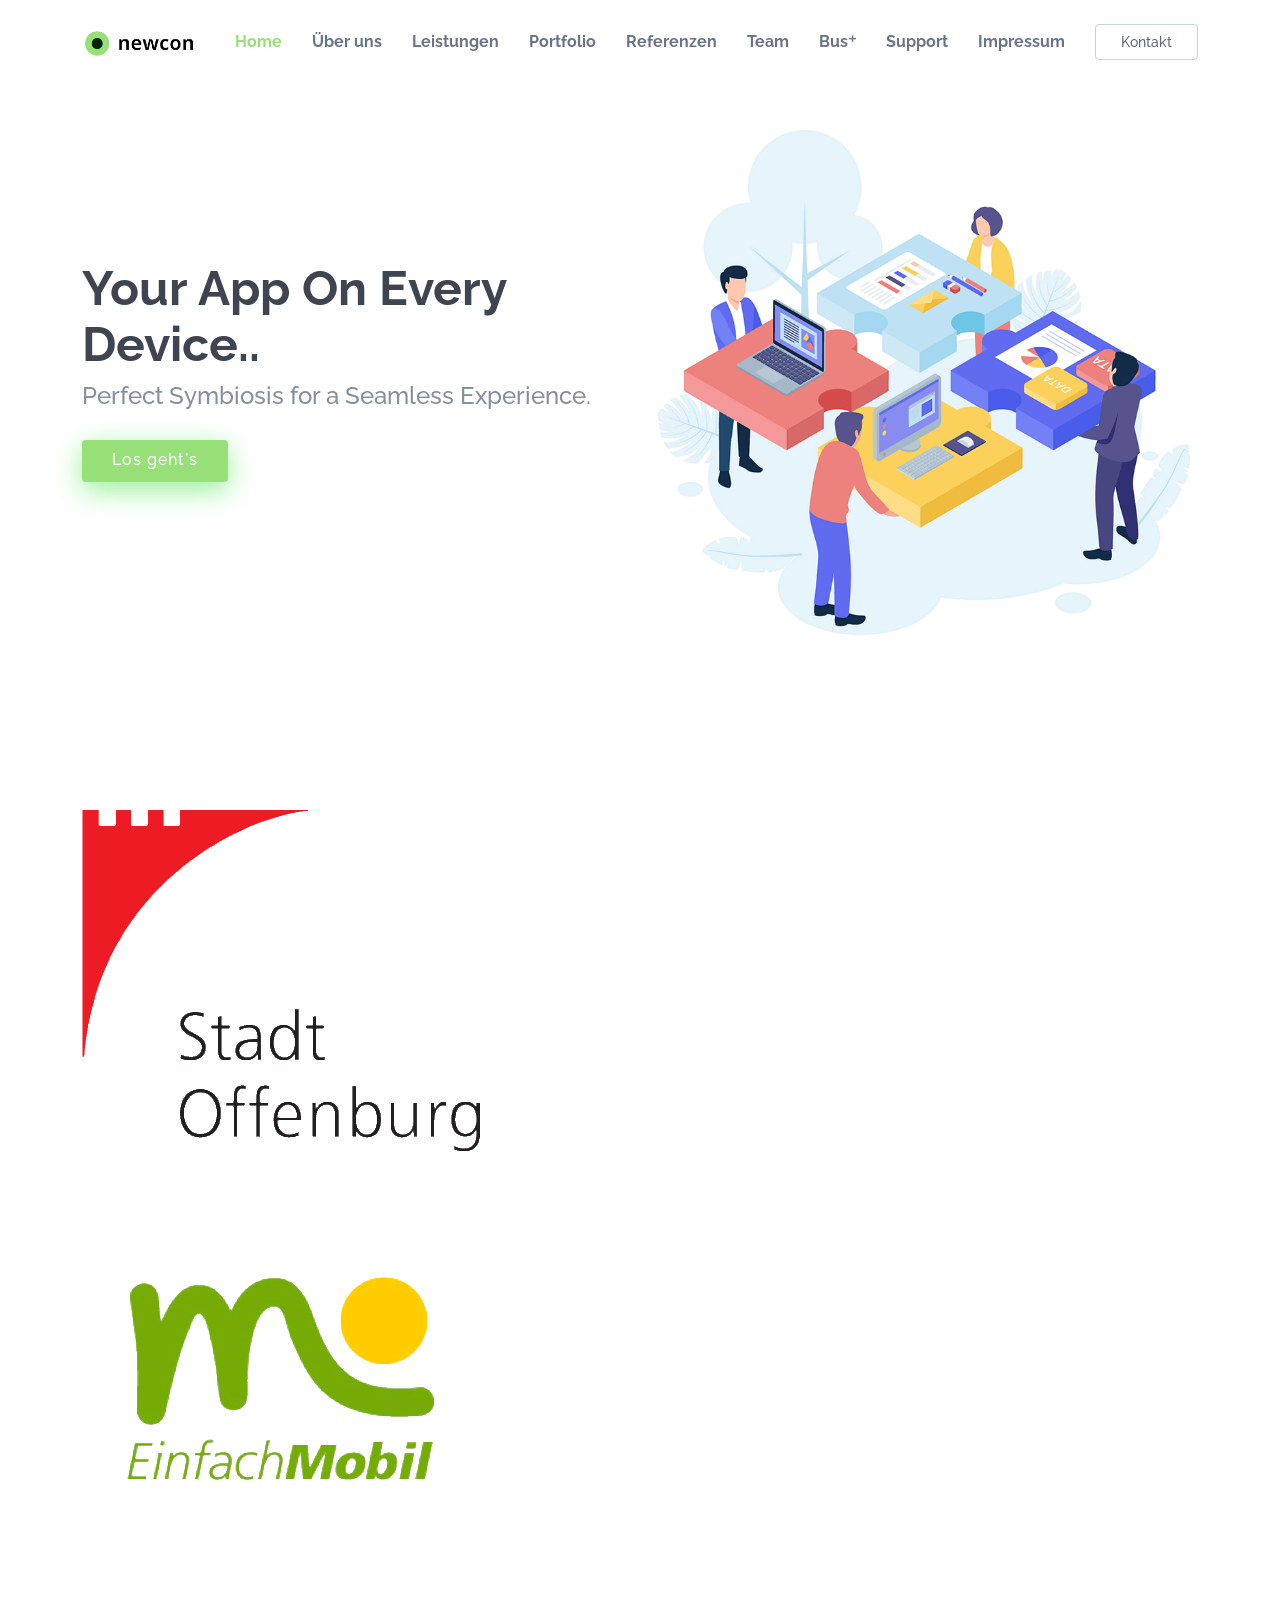
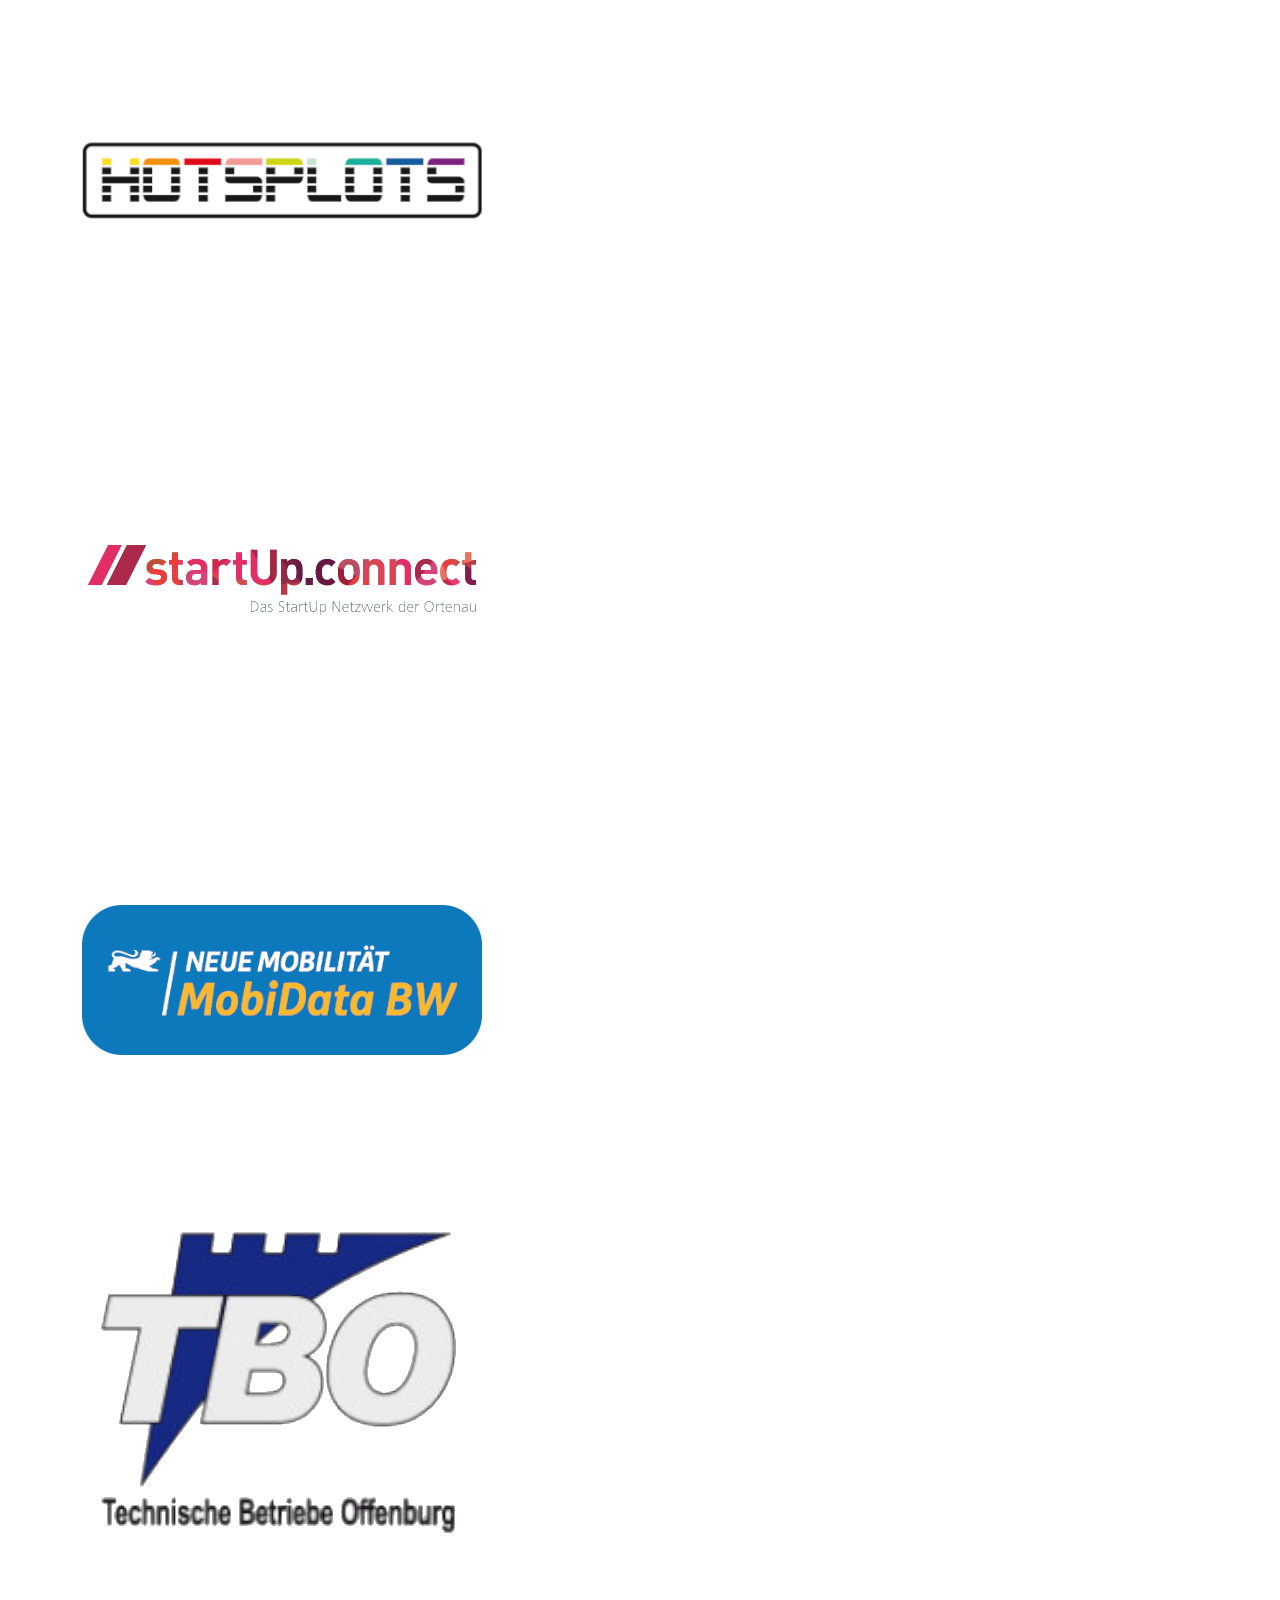
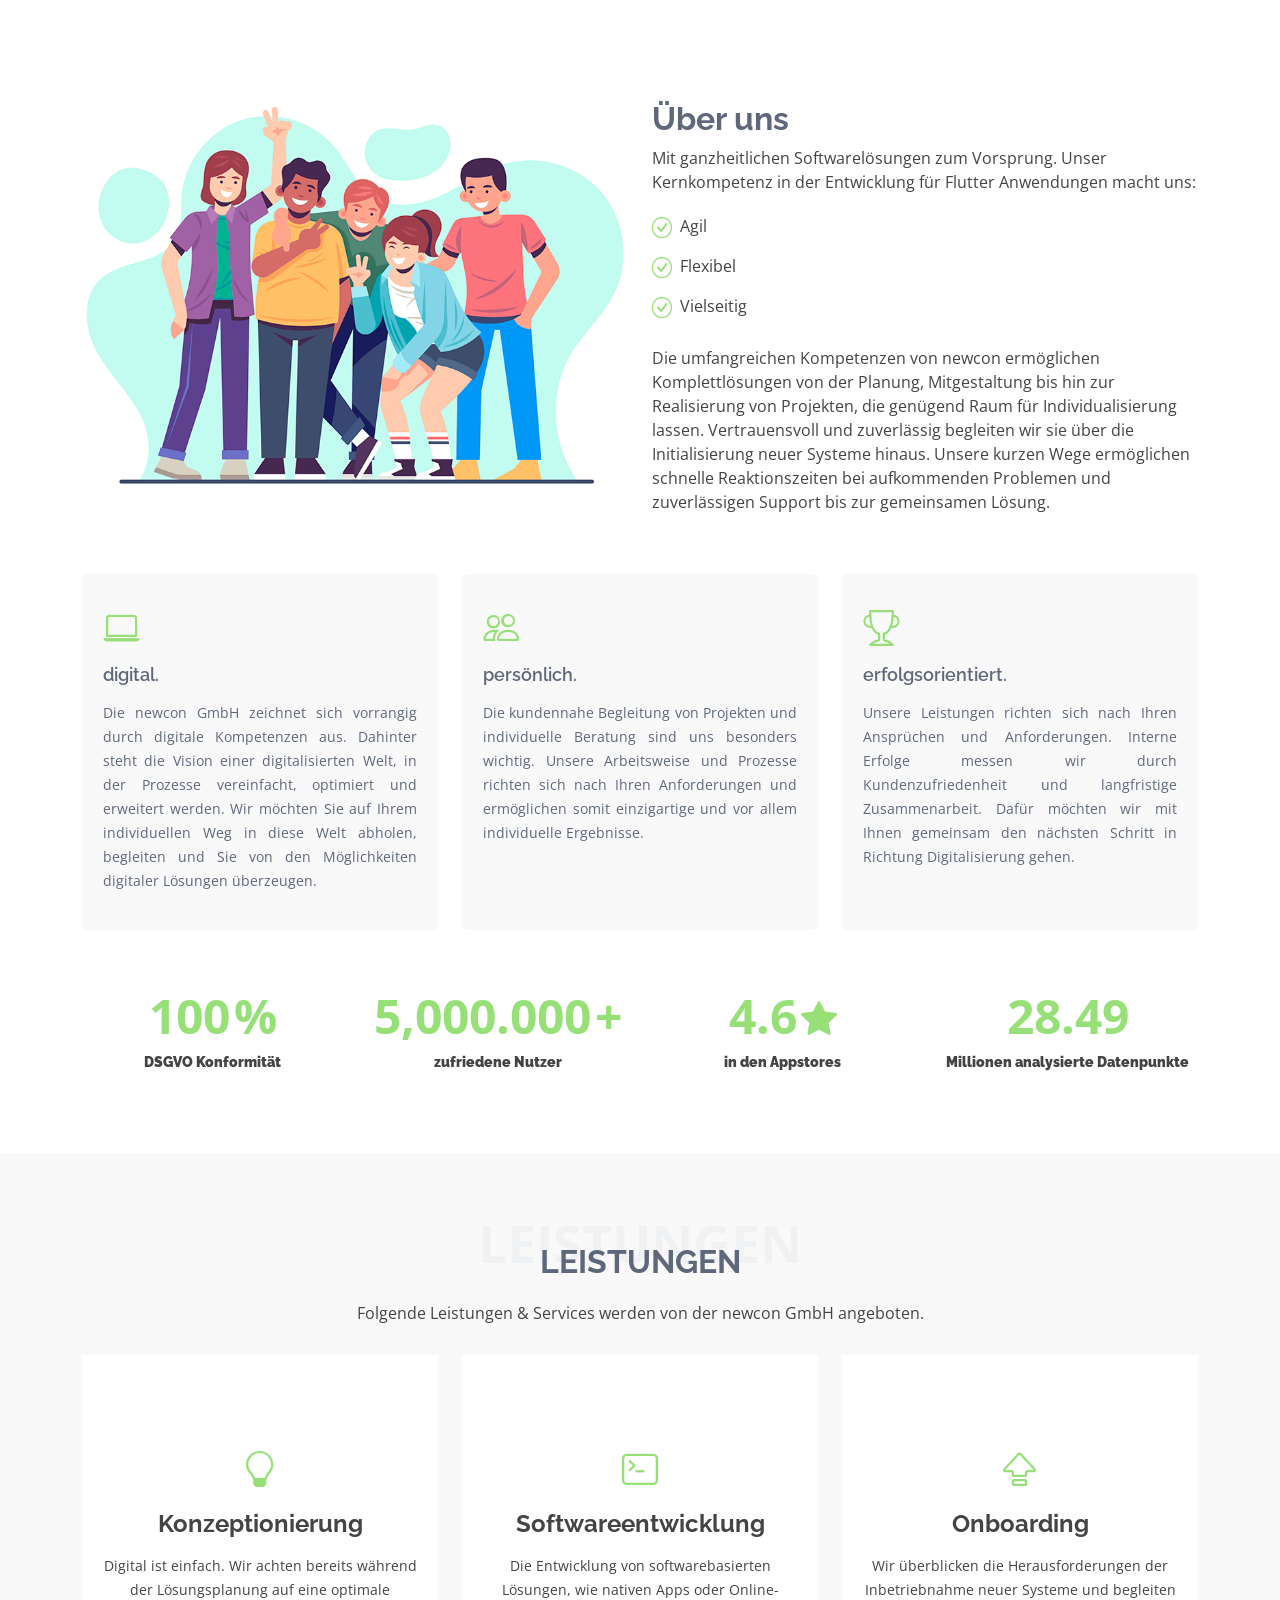
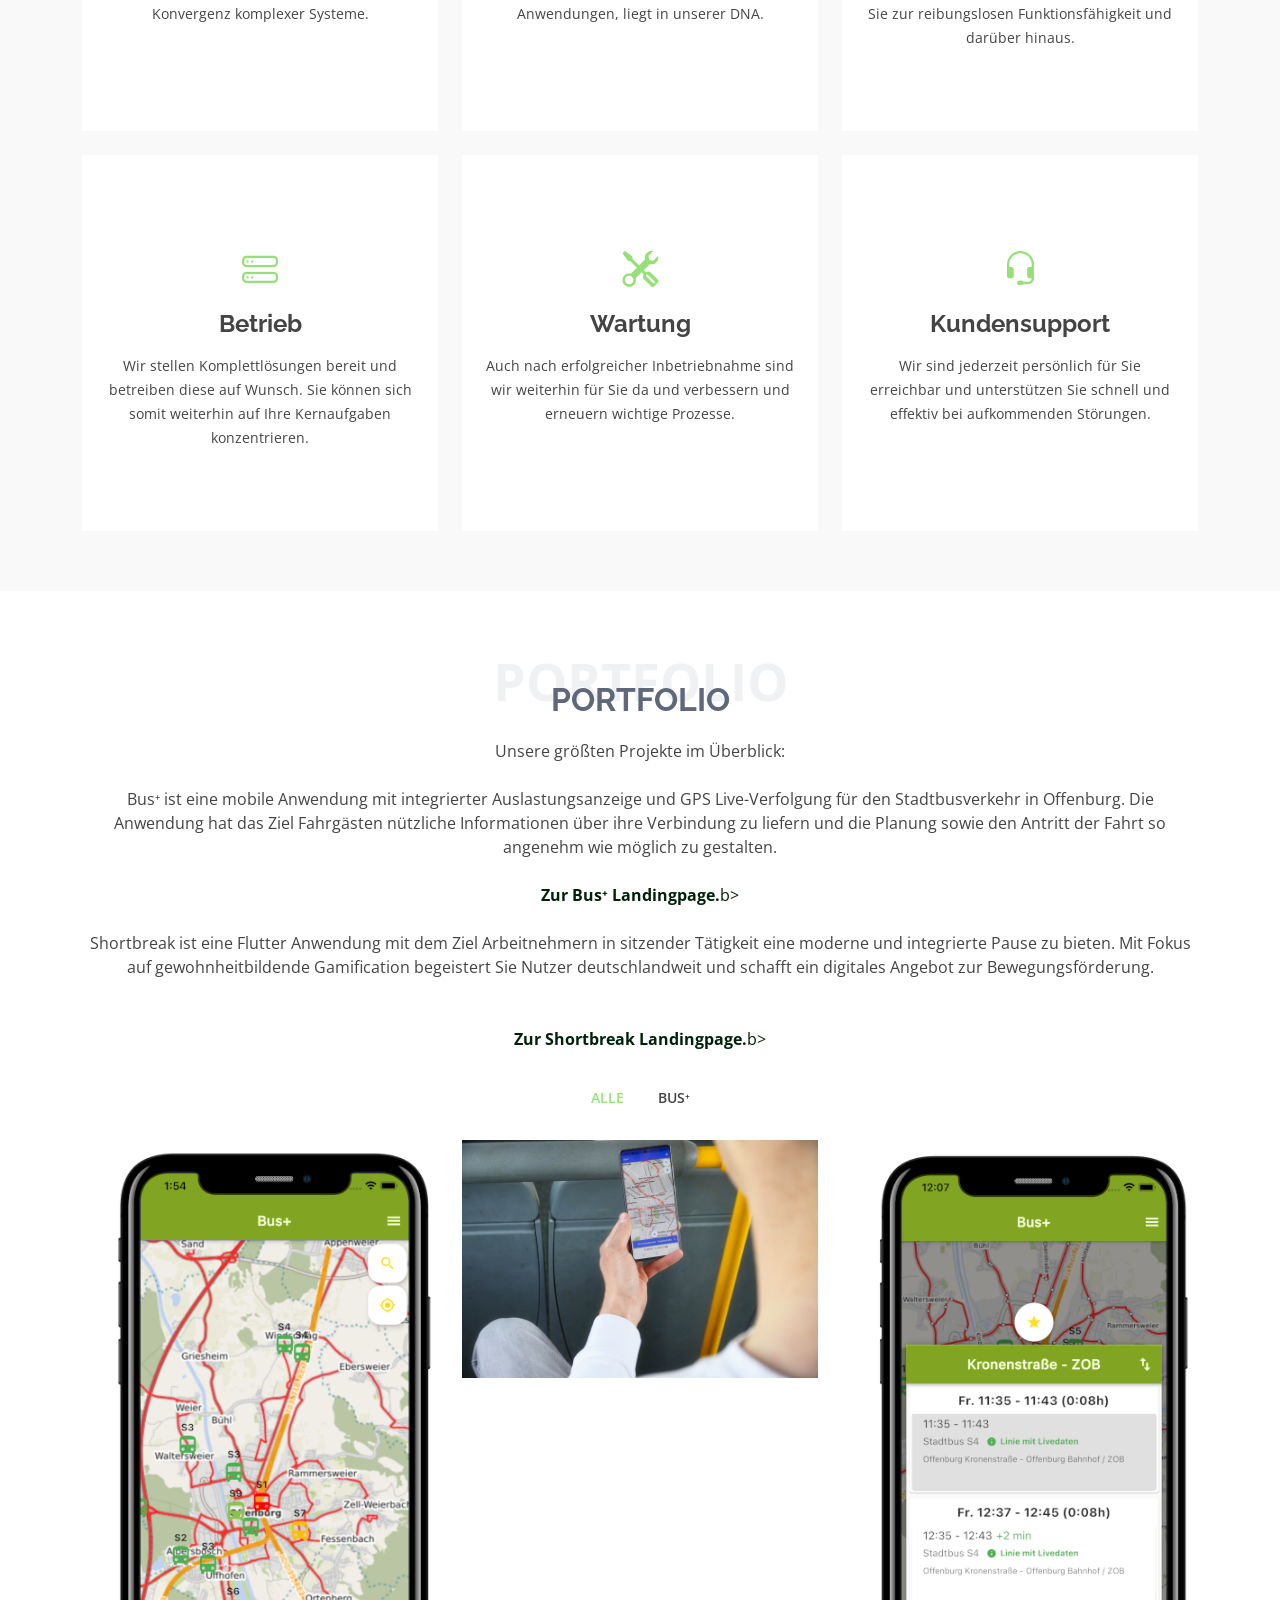
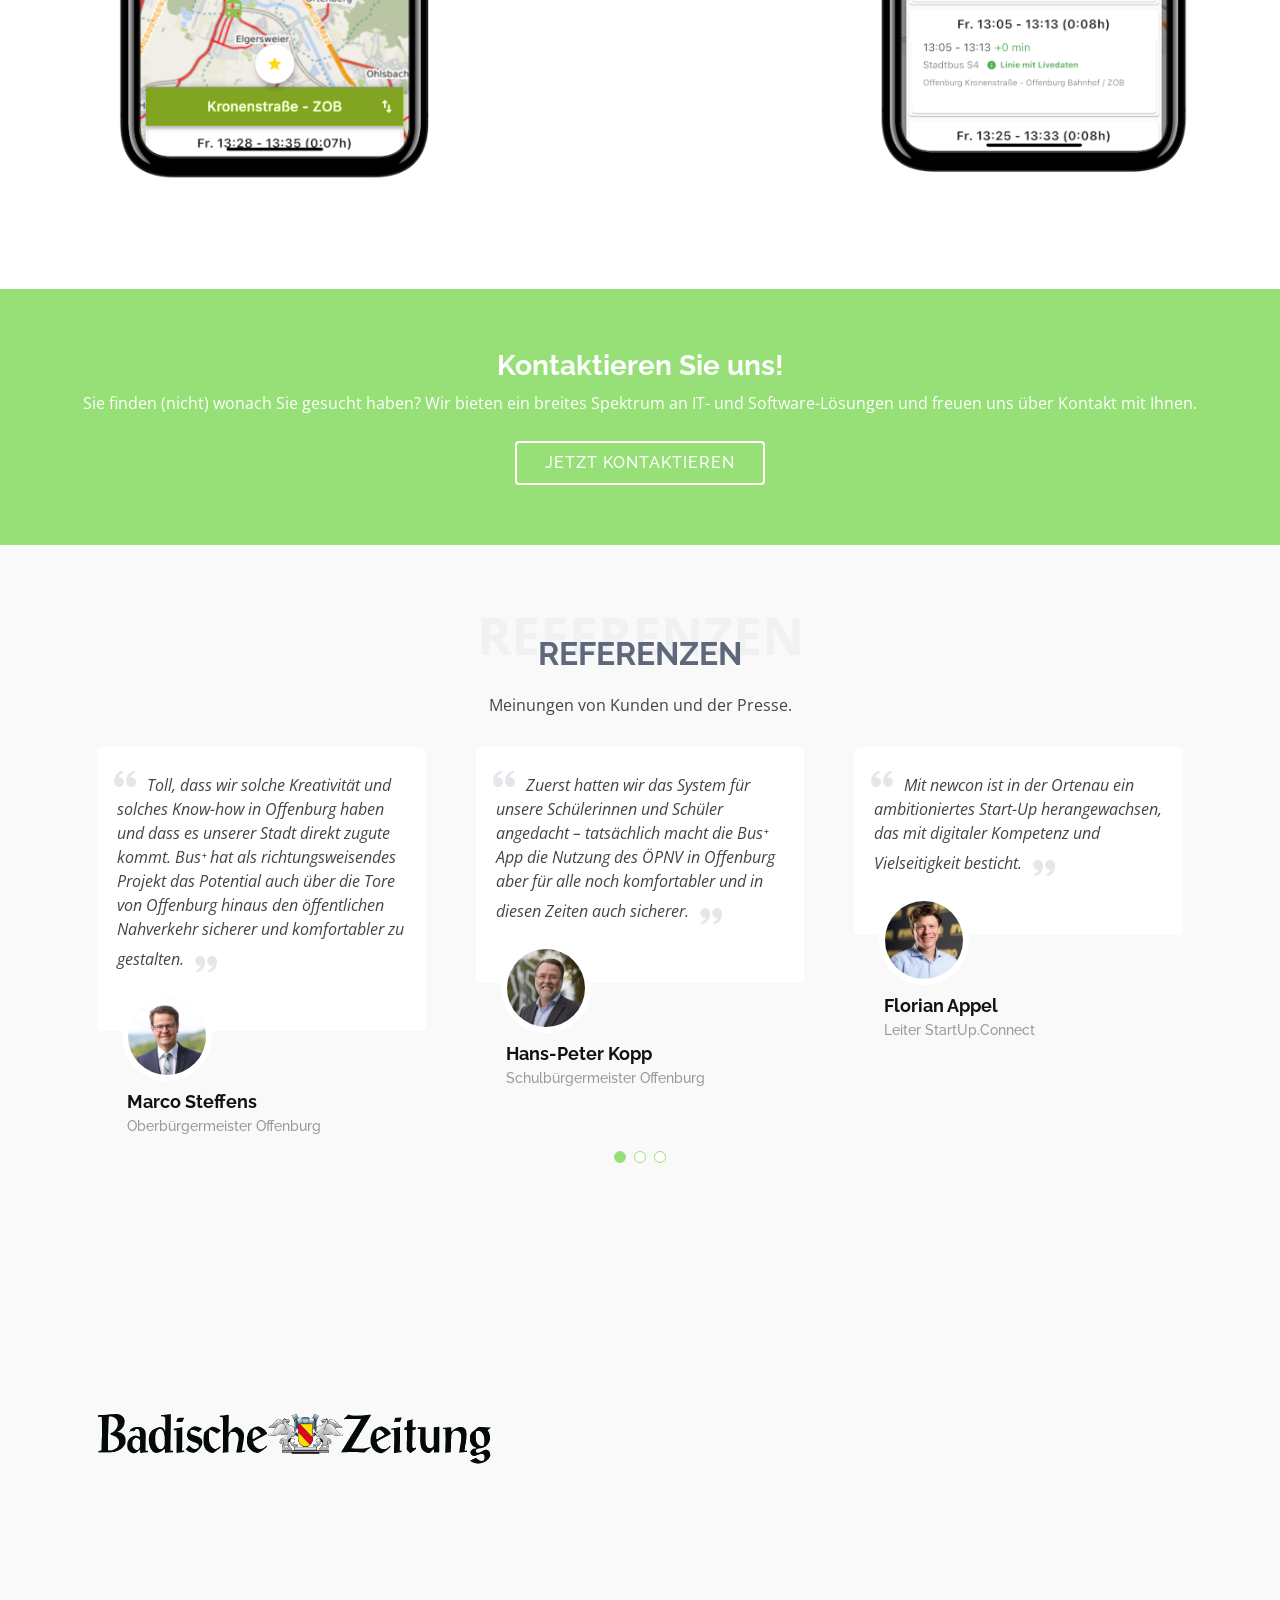
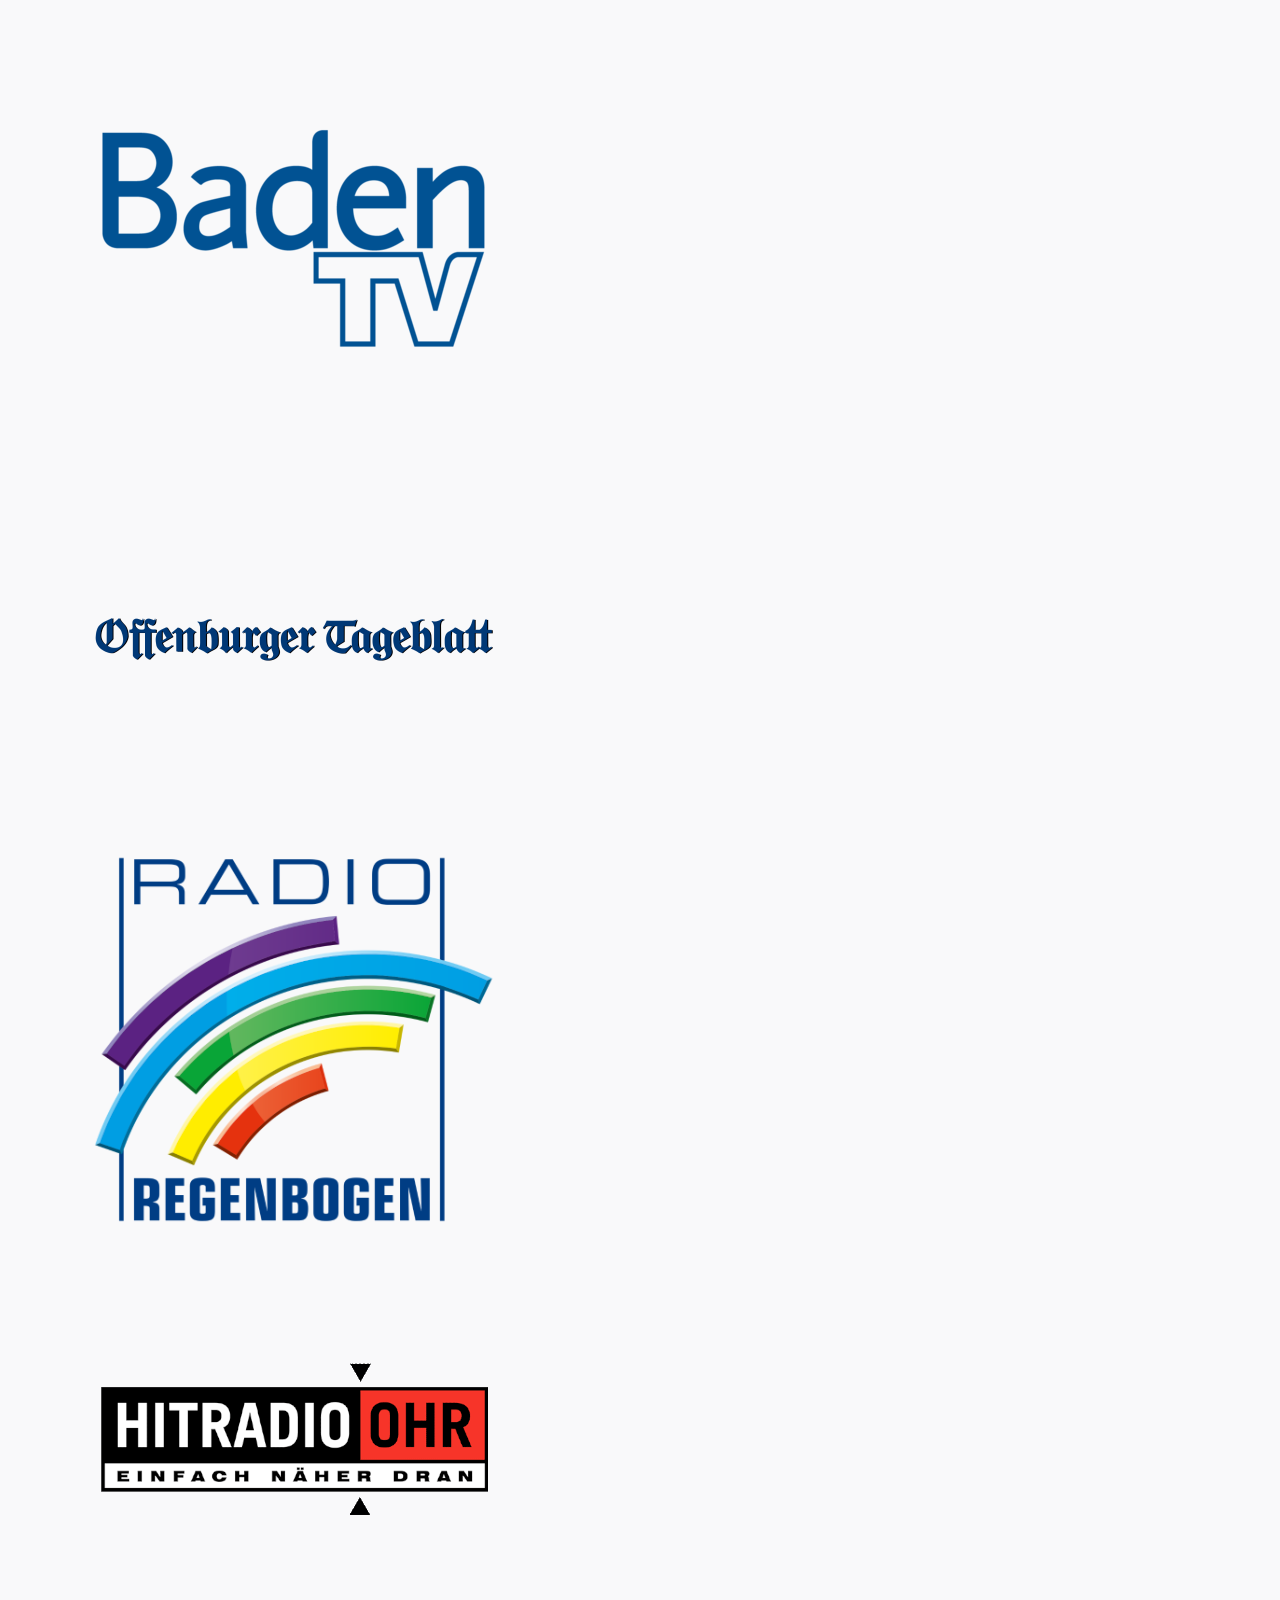
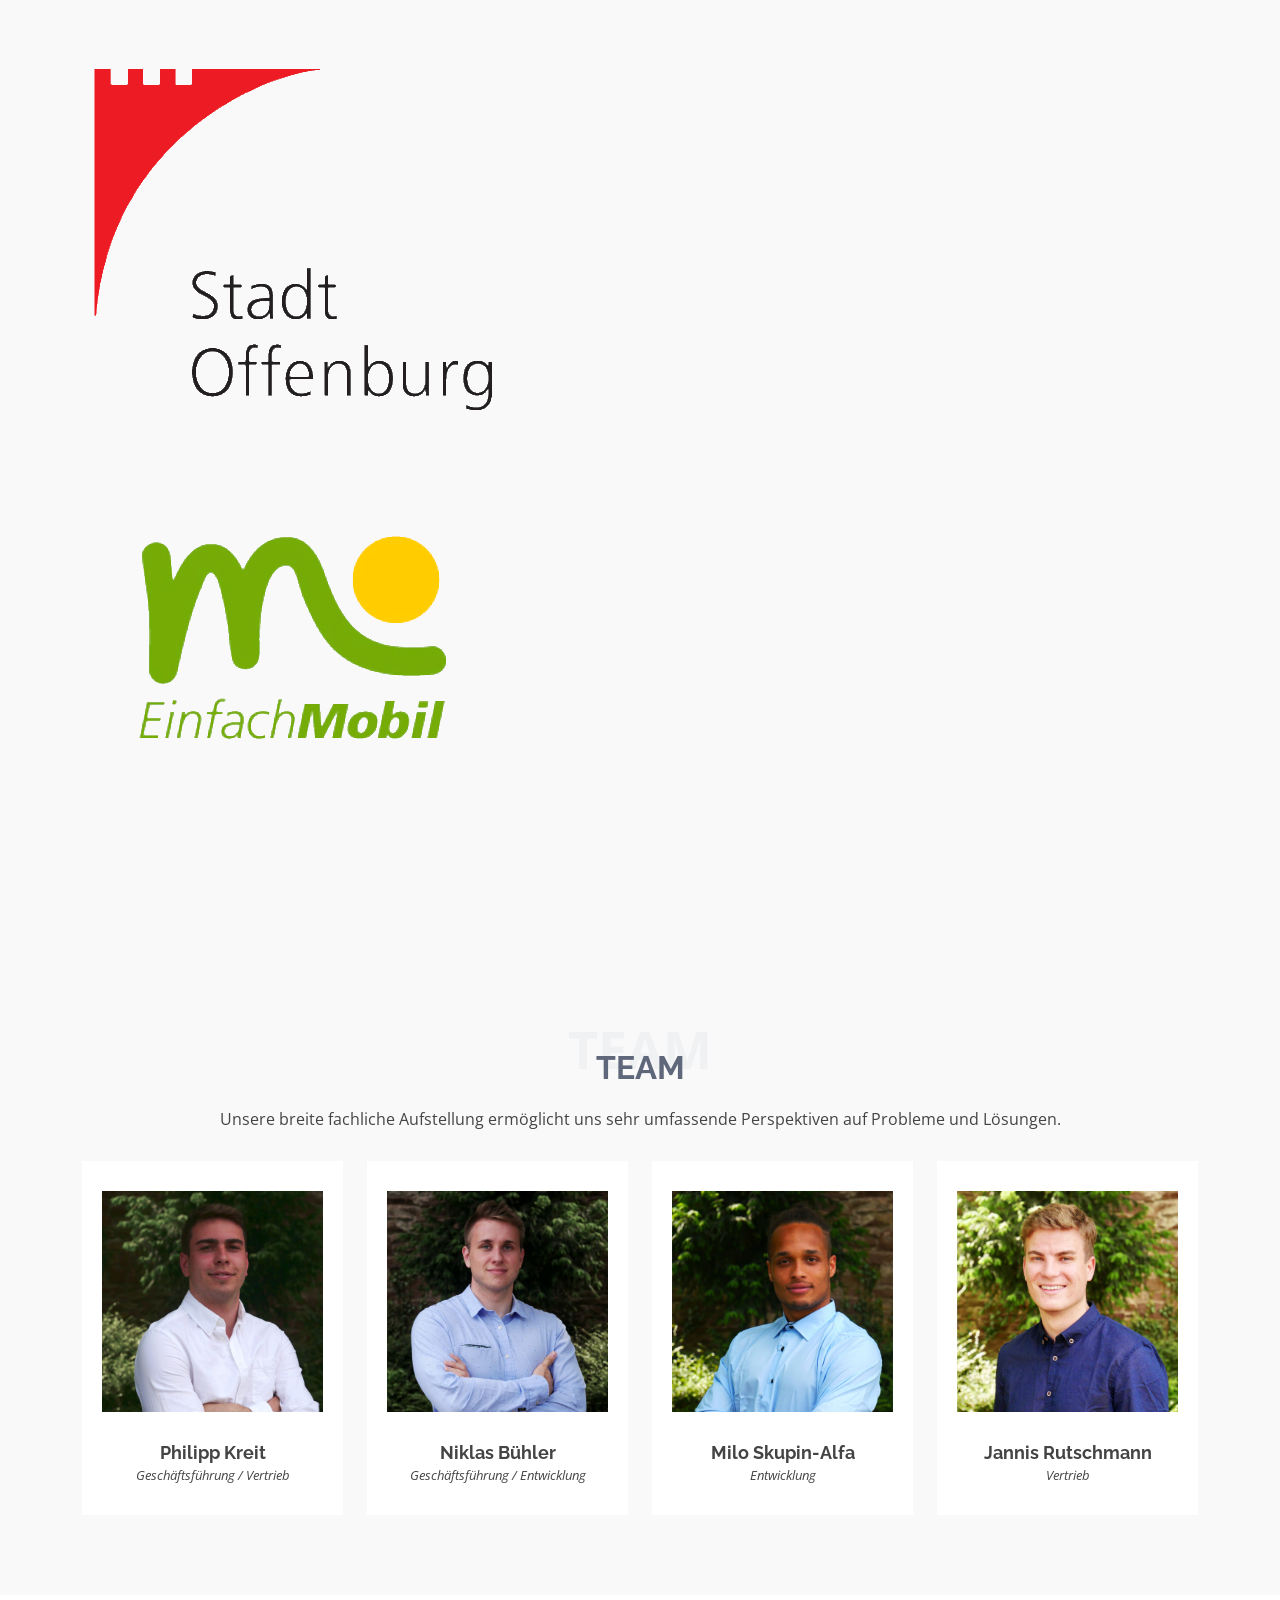
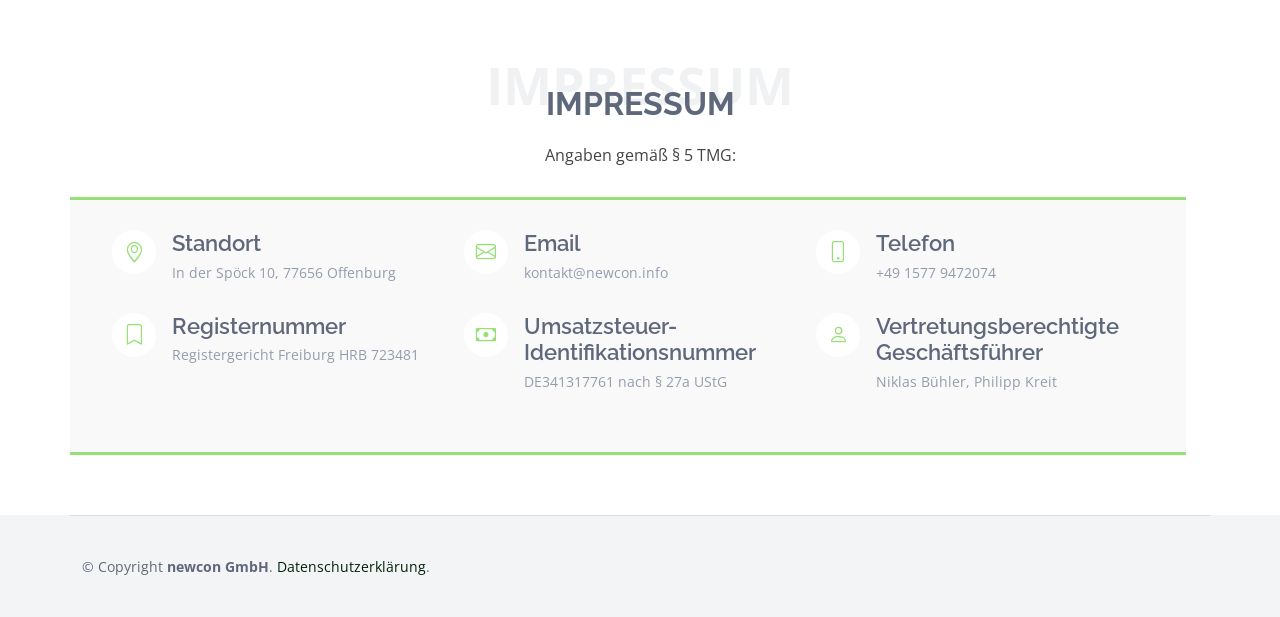
==== commit b1b50824: "Update index.html Anpassungen in Richtung allgmeineres Unternehmen und Shortbreak Integration" ====
--- a/index.html
+++ b/index.html
@@ -77,8 +77,8 @@
     <div class="container">
       <div class="row">
         <div class="col-lg-6 pt-5 pt-lg-0 order-2 order-lg-1 d-flex flex-column justify-content-center">
-          <h1>Grünes Licht für Digitalisierung.</h1>
-          <h2>Wir verleihen Ihnen den nötigen Antrieb für die Digitalisierung.</h2>
+          <h1>Your App On Every Device..</h1>
+          <h2>Perfect Symbiosis for a Seamless Experience.</h2>
           <div class="d-flex">
             <a href="#about" class="btn-get-started scrollto">Los geht's</a>
 			<!--<a href="https://baden-tv-sued.com/wp-content/uploads/2021/03/Bus_App_OG.mp4" class="glightbox btn-watch-video"><i class="bi bi-play-circle"></i><span>Video abspielen</span></a> TODO -->
@@ -116,11 +116,11 @@
           <div class="col-lg-6 pt-4 pt-lg-0 content">
             <h3>Über uns</h3>
             <p class="font-italic">
-              Mit innovativen Softwarelösungen zum Vorsprung in der Digitalisierung.
+              Mit ganzheitlichen Softwarelösungen zum Vorsprung. Unser Kernkompetenz in der Entwicklung für Flutter Anwendungen macht uns:
             </p>
             <ul>
               <li><i class="bi bi-check-circle"></i> Agil</li>
-              <li><i class="bi bi-check-circle"></i> Verantwortungsvoll</li>
+              <li><i class="bi bi-check-circle"></i> Flexibel</li>
               <li><i class="bi bi-check-circle"></i> Vielseitig</li>
             </ul>
             <p>
@@ -179,13 +179,13 @@
           <div class="col-lg-3 col-6 text-center">
             <span style="display: inline" data-purecounter-start="0" data-purecounter-end="100" data-purecounter-duration="1" class="purecounter"></span>
             <span style="display: inline">%</span>
-			<p><b>Ökostrom auf Deutschen Servern</b></p>
+			<p><b>DSGVO Konformität</b></p>
           </div>
 
           <div class="col-lg-3 col-6 text-center">
-            <span style="display: inline" data-purecounter-start="0" data-purecounter-end="2.700" data-purecounter-decimals=3 data-purecounter-duration="1" class="purecounter"></span>
+            <span style="display: inline" data-purecounter-start="0" data-purecounter-end="5000" data-purecounter-decimals=3 data-purecounter-duration="1" class="purecounter"></span>
             <span style="display: inline">+</span>
-			<p><b>glückliche Fahrgäste</b></p>
+			<p><b>zufriedene Nutzer</b></p>
           </div>
 
           <div class="col-lg-3 col-6 text-center">
@@ -195,7 +195,7 @@
           </div>
 
           <div class="col-lg-3 col-6 text-center">
-            <span data-purecounter-start="0" data-purecounter-end="17.192568" data-purecounter-duration="1" data-purecounter-decimals=2 class="purecounter"></span>
+            <span data-purecounter-start="0" data-purecounter-end="28.492568" data-purecounter-duration="1" data-purecounter-decimals=2 class="purecounter"></span>
 			<p><b>Millionen analysierte Datenpunkte</b></p>
           </div>
 
@@ -291,9 +291,15 @@
         <div class="section-title">
           <span>Portfolio</span>
           <h2>Portfolio</h2>
-          <p>Bus⁺ ist eine mobile Anwendung mit integrierter Auslastungsanzeige und GPS Live-Verfolgung für den Stadtbusverkehr in Offenburg. Die Anwendung hat das Ziel Fahrgästen nützliche Informationen über ihre Verbindung zu liefern und die Planung sowie den Antritt der Fahrt so angenehm wie möglich zu gestalten. Bus⁺ ist für die Fahrgäste als Webapp verfügbar und kann zusätzlich als App für Apple und Android-Geräte heruntergeladen werden. Das Projekt wurde in Zusammenarbeit mit der Stadt Offenburg und der Südwestdeutschen Landesverkehrs-AG realisiert.</p>
-		  <br>
-		  <a target="_blank" href="https://www.busplus.info">Zur Bus⁺ Seite.</a>
+          <p>Unsere größten Projekte im Überblick: 
+		  <br><br>
+		  Bus⁺ ist eine mobile Anwendung mit integrierter Auslastungsanzeige und GPS Live-Verfolgung für den Stadtbusverkehr in Offenburg. Die Anwendung hat das Ziel Fahrgästen nützliche Informationen über ihre Verbindung zu liefern und die Planung sowie den Antritt der Fahrt so angenehm wie möglich zu gestalten.
+	  	<br><br>
+		  <a target="_blank" href="https://www.busplus.info"><b>Zur Bus⁺ Landingpage.</b>b></a>
+		  <br><br>
+		  Shortbreak ist eine Flutter Anwendung mit dem Ziel Arbeitnehmern in sitzender Tätigkeit eine moderne und integrierte Pause zu bieten. Mit Fokus auf gewohnheitbildende Gamification begeistert Sie Nutzer deutschlandweit und schafft ein digitales Angebot zur Bewegungsförderung. </p>
+		<br><br>
+		  <a target="_blank" href="https://www.shortbreak.app"><b>Zur Shortbreak Landingpage.</b>b></a>
         </div>
 
         <div class="row">
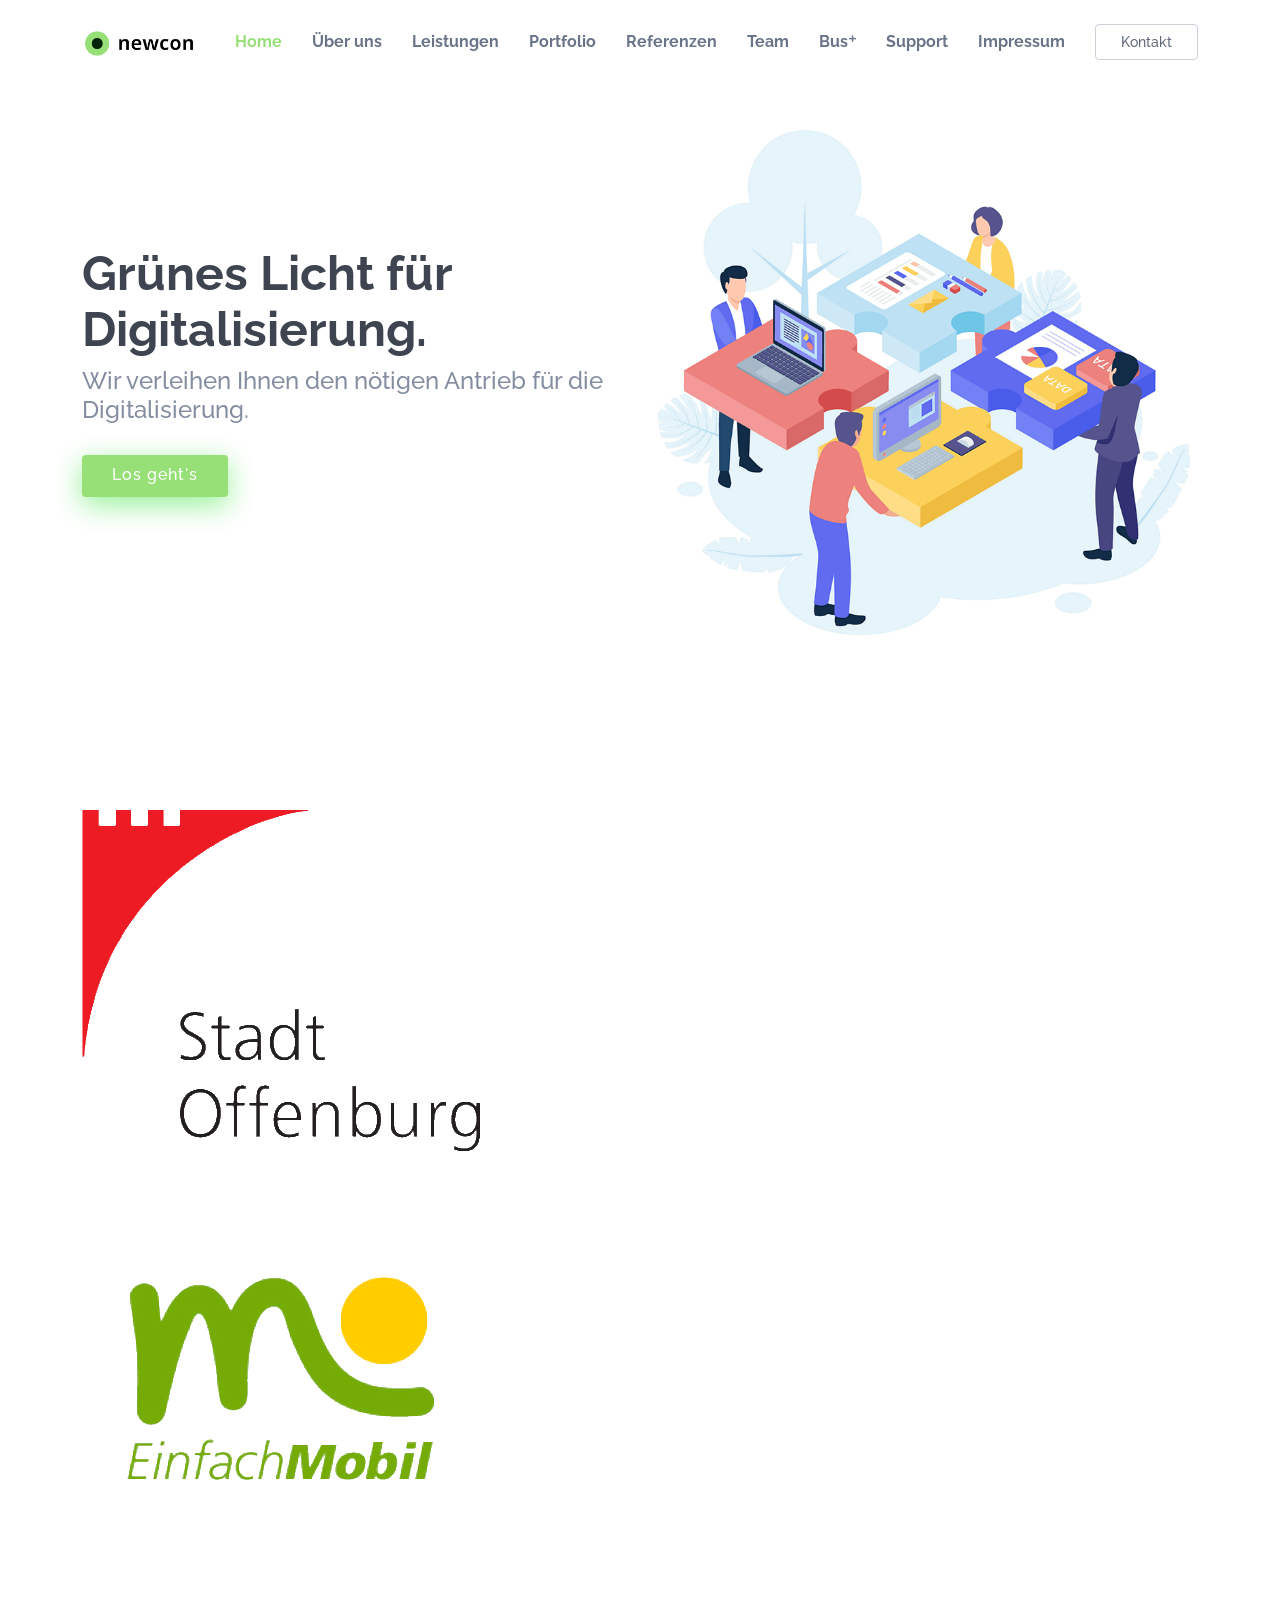
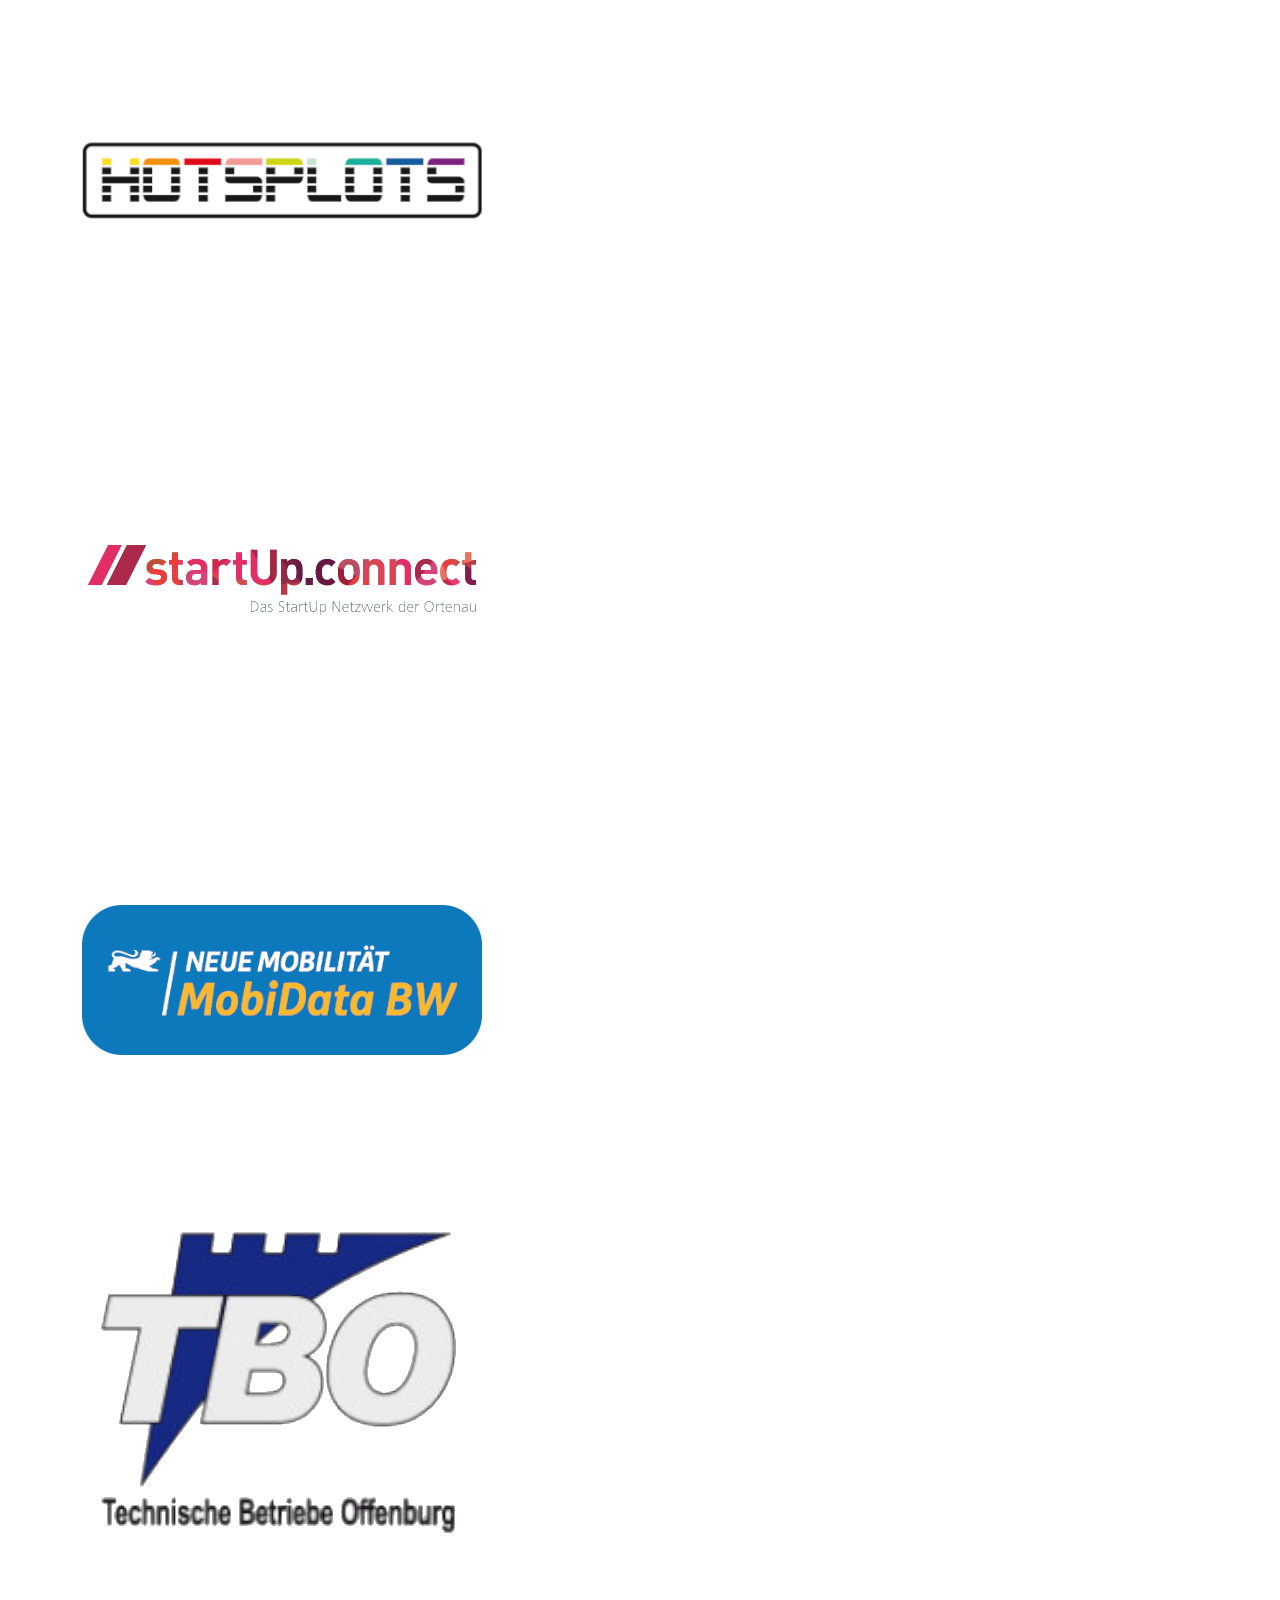
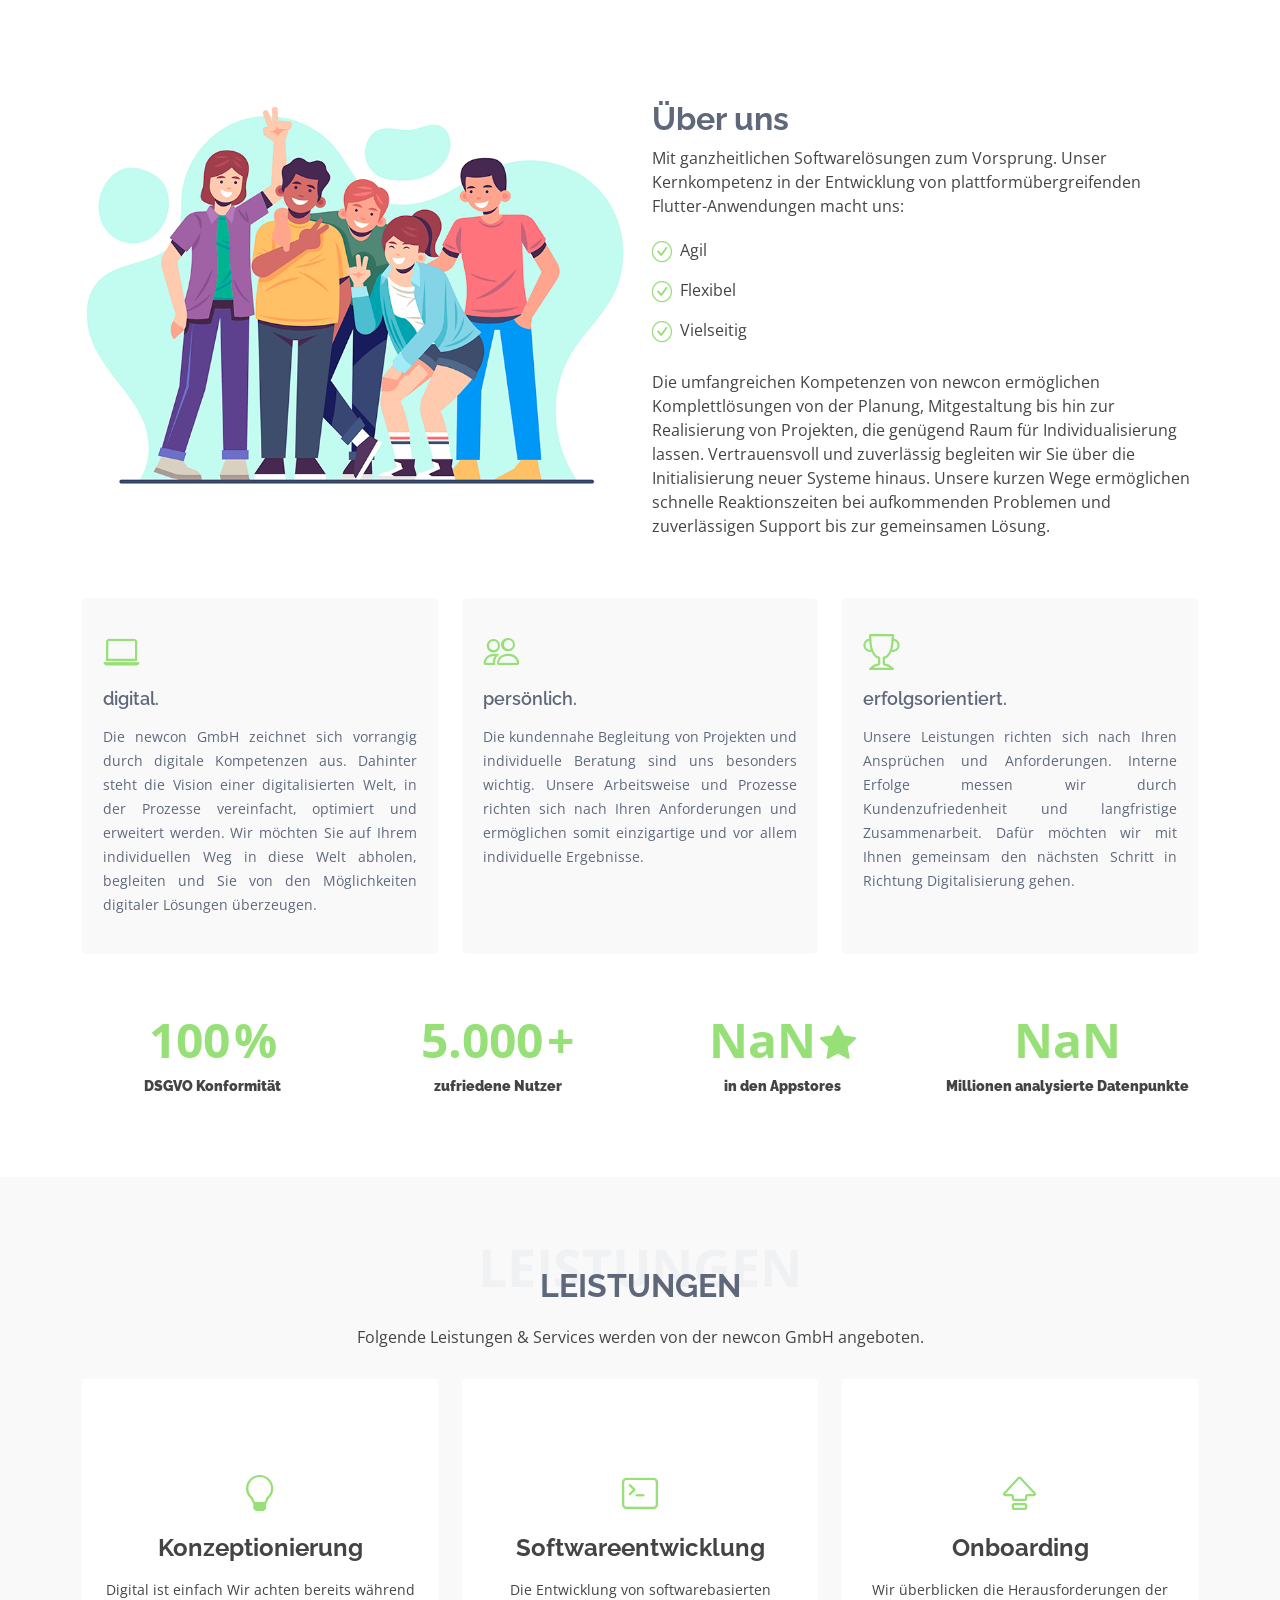
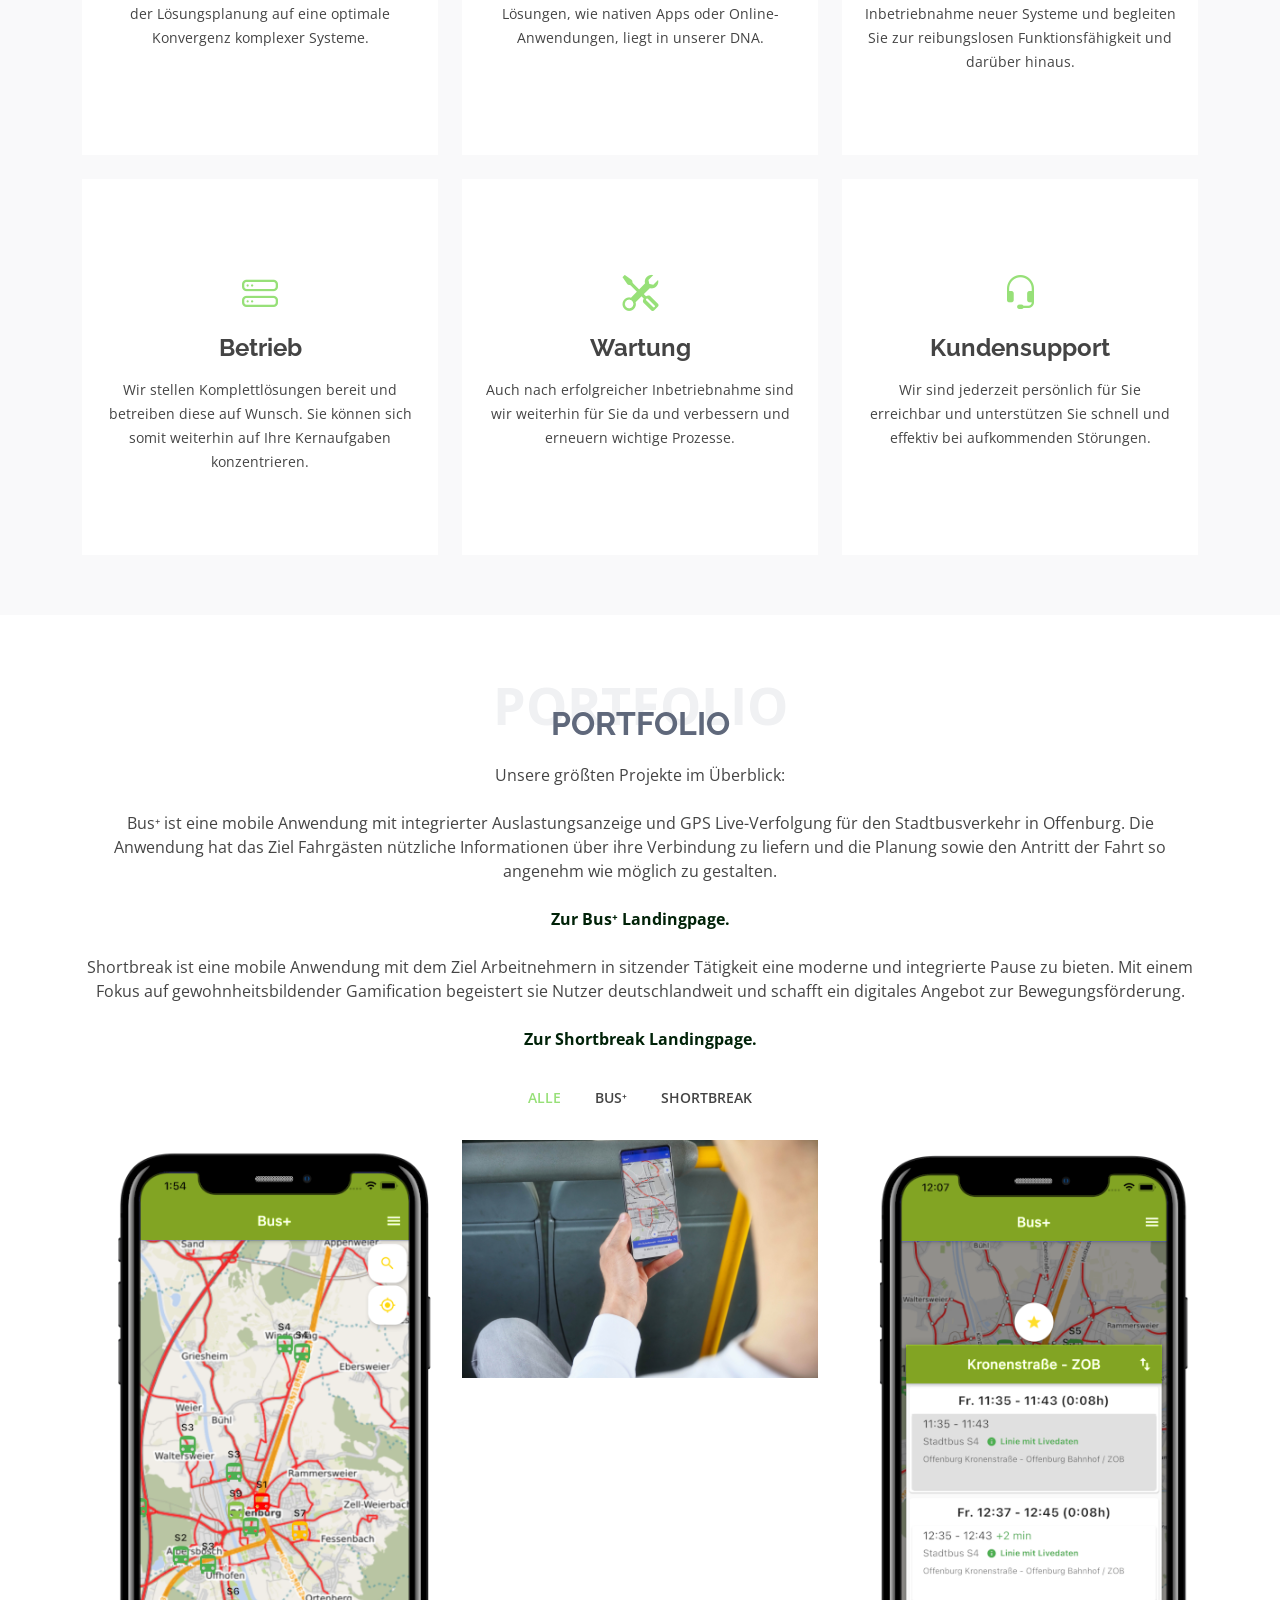
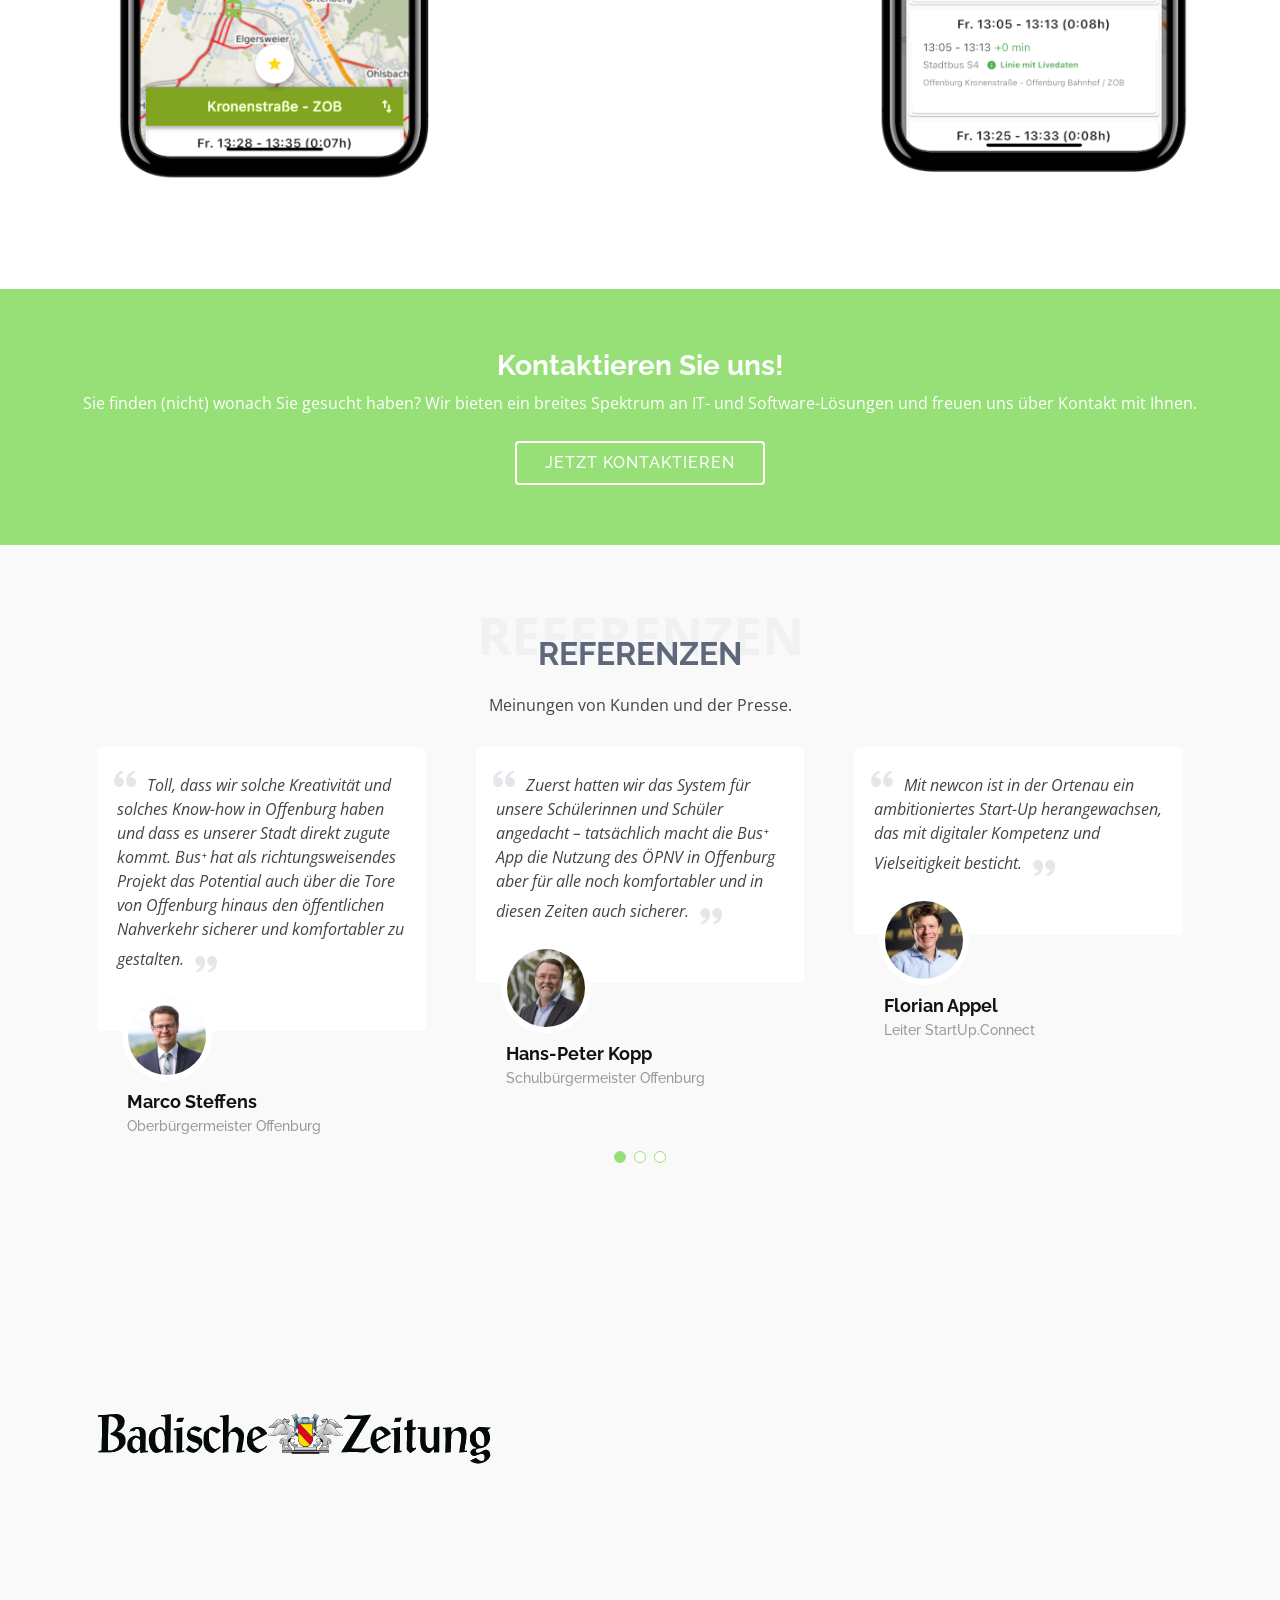
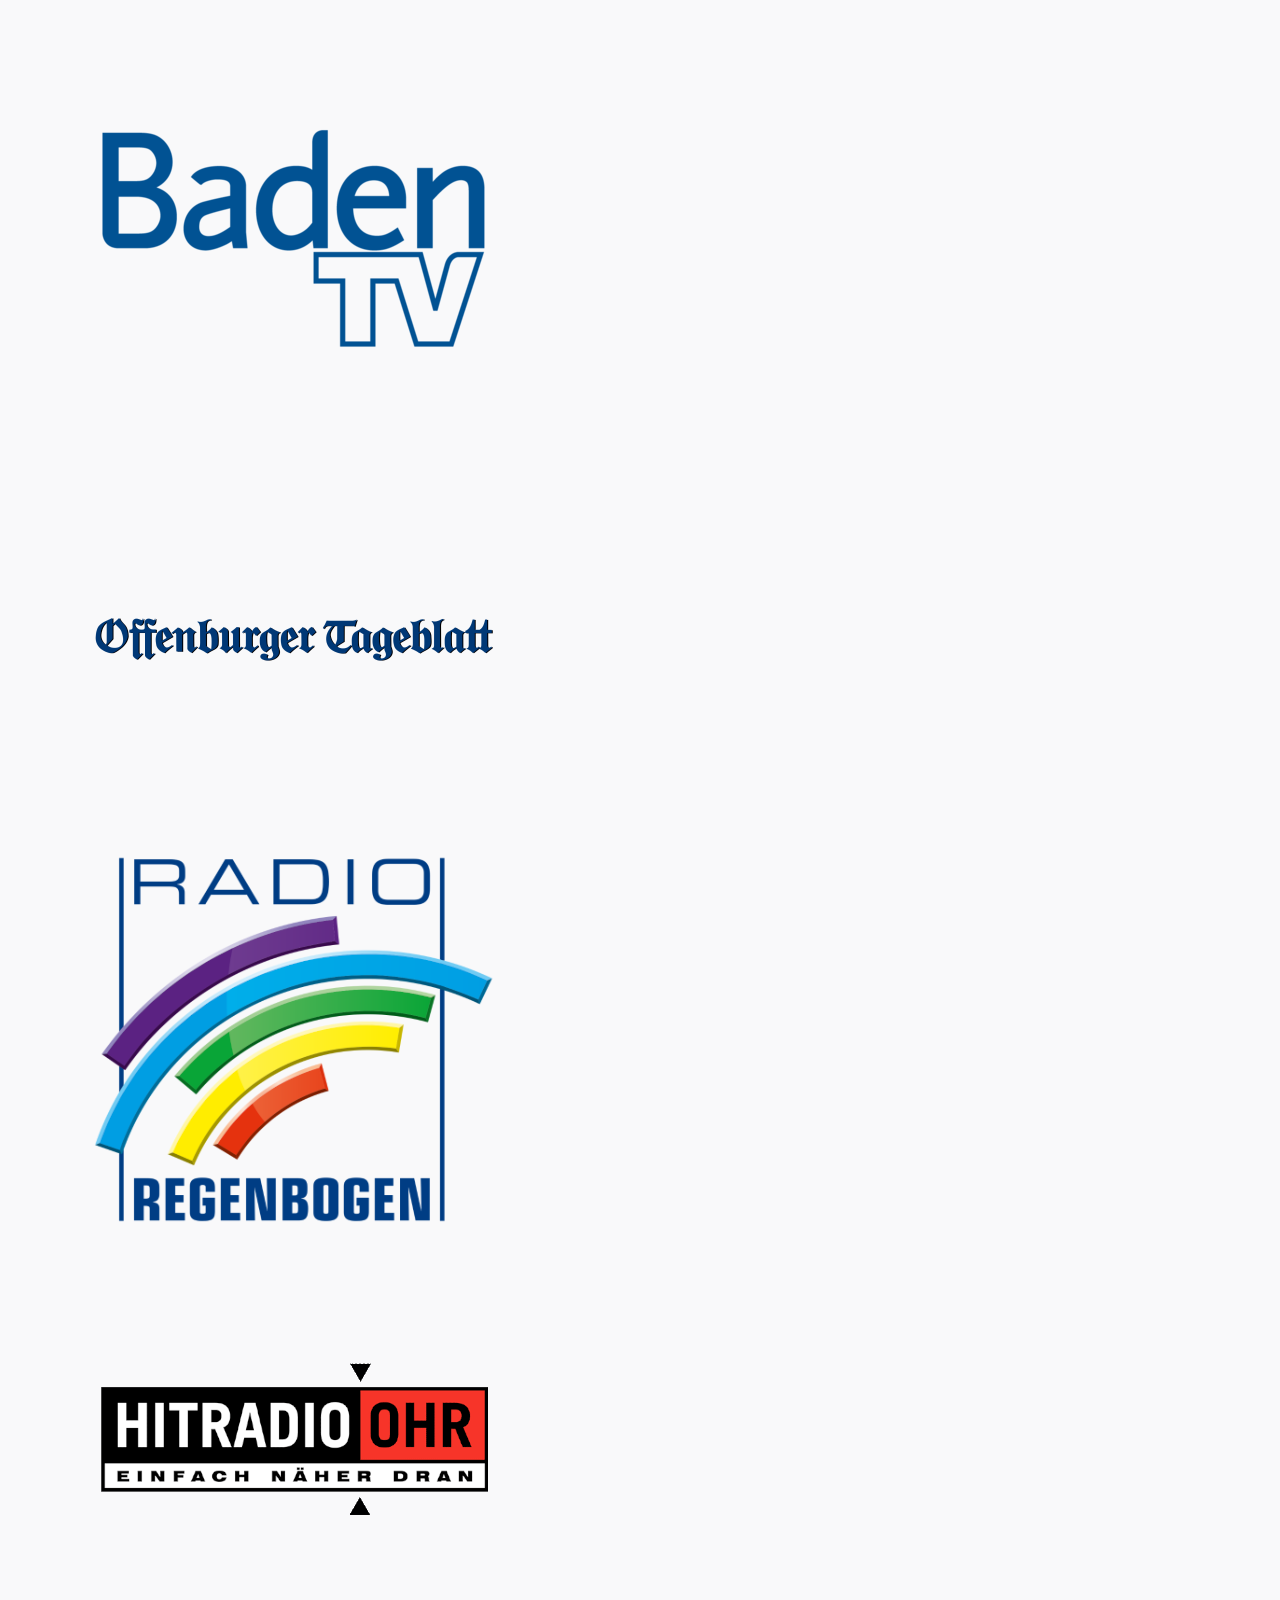
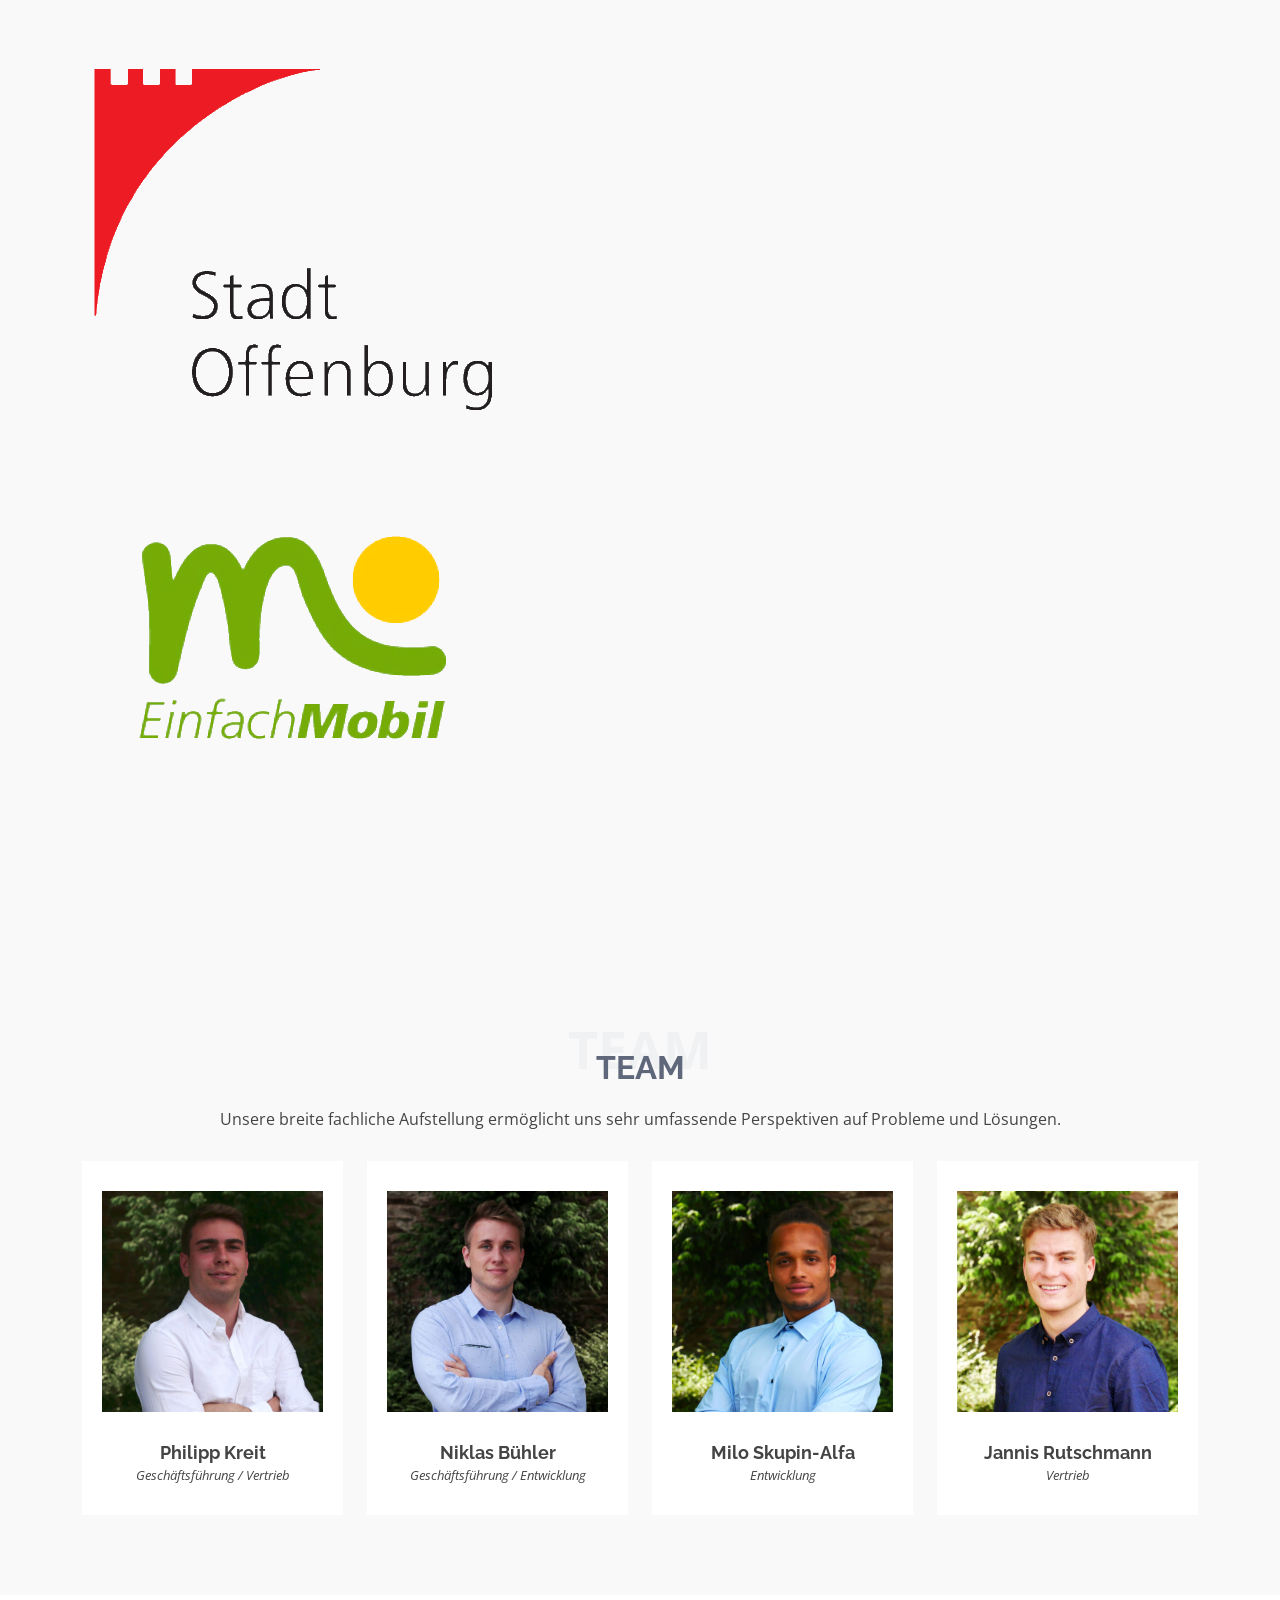
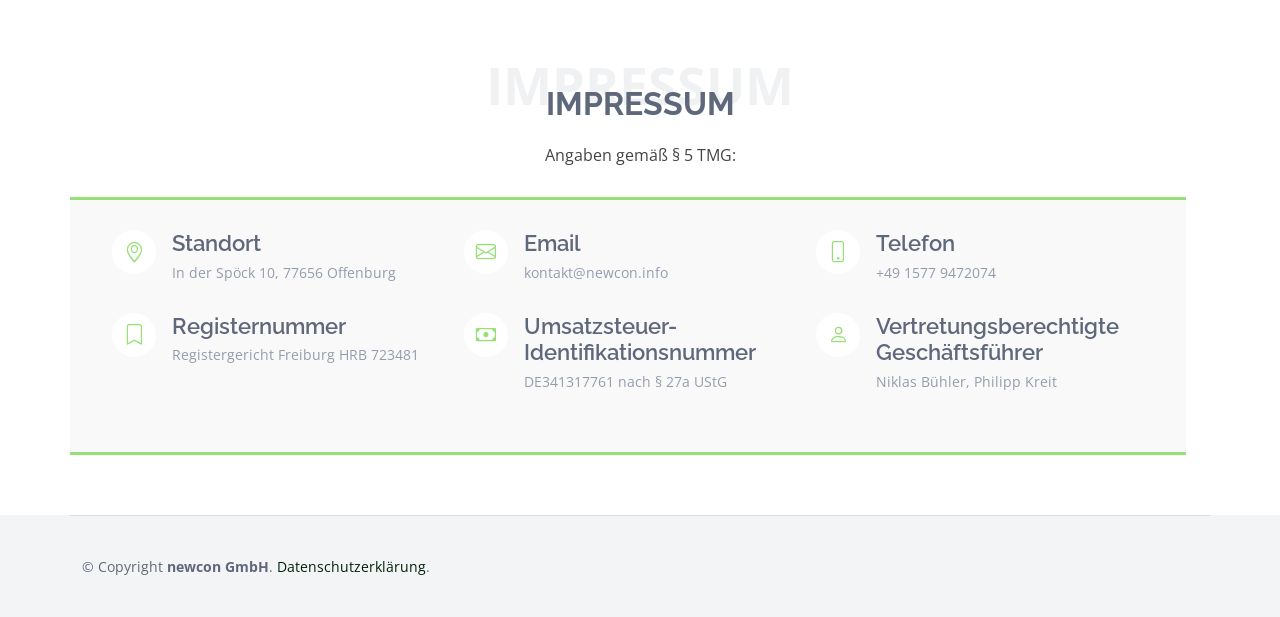
==== commit c8342d4c: "Update index.html" ====
--- a/index.html
+++ b/index.html
@@ -7,7 +7,7 @@
 
   <title>newcon GmbH</title>
   <meta content="Grünes Licht für Digitalisierung." name="description">
-  <meta content="newcon, Digitalisierung, Offenburg, Bus+, Bus Plus" name="keywords">
+  <meta content="newcon, Software, Offenburg, Bus+, Bus Plus, Shortbreak" name="keywords">
 
   <!-- Favicons -->
   <link href="assets/img/favicon.png" rel="icon">
@@ -59,6 +59,7 @@
           <!--<li class="dropdown"><a href="#"><span>Produkte</span> <i class="bi bi-chevron-down"></i></a>
             <ul>
               <li><a href="https://www.busplus.info">Bus⁺</a></li>
+              <li><a href="https://www.shortbreak.app">Shortbreak</a></li>
             </ul>
 		  </li>-->
 		  <li><a class="typeform-share button" href="https://form.typeform.com/to/gjHrQJs9?typeform-medium=embed-snippet" data-mode="drawer_right" target="_blank">Support</a></li>
@@ -77,8 +78,8 @@
     <div class="container">
       <div class="row">
         <div class="col-lg-6 pt-5 pt-lg-0 order-2 order-lg-1 d-flex flex-column justify-content-center">
-          <h1>Your App On Every Device..</h1>
-          <h2>Perfect Symbiosis for a Seamless Experience.</h2>
+          <h1>Grünes Licht für Digitalisierung.</h1>
+          <h2>Wir verleihen Ihnen den nötigen Antrieb für die Digitalisierung.</h2>
           <div class="d-flex">
             <a href="#about" class="btn-get-started scrollto">Los geht's</a>
 			<!--<a href="https://baden-tv-sued.com/wp-content/uploads/2021/03/Bus_App_OG.mp4" class="glightbox btn-watch-video"><i class="bi bi-play-circle"></i><span>Video abspielen</span></a> TODO -->
@@ -116,7 +117,7 @@
           <div class="col-lg-6 pt-4 pt-lg-0 content">
             <h3>Über uns</h3>
             <p class="font-italic">
-              Mit ganzheitlichen Softwarelösungen zum Vorsprung. Unser Kernkompetenz in der Entwicklung für Flutter Anwendungen macht uns:
+              Mit ganzheitlichen Softwarelösungen zum Vorsprung. Unser Kernkompetenz in der Entwicklung von plattformübergreifenden Flutter-Anwendungen macht uns:
             </p>
             <ul>
               <li><i class="bi bi-check-circle"></i> Agil</li>
@@ -124,8 +125,9 @@
               <li><i class="bi bi-check-circle"></i> Vielseitig</li>
             </ul>
             <p>
-
-				Die umfangreichen Kompetenzen von newcon ermöglichen Komplettlösungen von der Planung, Mitgestaltung bis hin zur Realisierung von Projekten, die genügend Raum für Individualisierung lassen. Vertrauensvoll und zuverlässig begleiten wir sie über die Initialisierung neuer Systeme hinaus. Unsere kurzen Wege ermöglichen schnelle Reaktionszeiten bei aufkommenden Problemen und zuverlässigen Support bis zur gemeinsamen Lösung. 
+		    Die umfangreichen Kompetenzen von newcon ermöglichen Komplettlösungen von der Planung, Mitgestaltung bis hin zur Realisierung von Projekten, die genügend Raum für Individualisierung lassen.
+		    Vertrauensvoll und zuverlässig begleiten wir Sie über die Initialisierung neuer Systeme hinaus.
+		    Unsere kurzen Wege ermöglichen schnelle Reaktionszeiten bei aufkommenden Problemen und zuverlässigen Support bis zur gemeinsamen Lösung.
             </p>
           </div>
         </div>
@@ -142,18 +144,21 @@
             <div class="icon-box">
               <div class="icon"><i class="bi bi-laptop"></i></div>
               <h4 class="title">digital.</h4>
-              <p class="description">
-				Die newcon GmbH zeichnet sich vorrangig durch digitale Kompetenzen aus. Dahinter steht die Vision einer digitalisierten Welt, in der Prozesse vereinfacht, optimiert und erweitert werden. Wir möchten Sie auf Ihrem individuellen Weg in diese Welt abholen, begleiten und Sie von den Möglichkeiten digitaler Lösungen überzeugen.
-			  </p>
+		<p class="description">
+			Die newcon GmbH zeichnet sich vorrangig durch digitale Kompetenzen aus.
+			Dahinter steht die Vision einer digitalisierten Welt, in der Prozesse vereinfacht, optimiert und erweitert werden.
+			Wir möchten Sie auf Ihrem individuellen Weg in diese Welt abholen, begleiten und Sie von den Möglichkeiten digitaler Lösungen überzeugen.
+	  	</p>
             </div>
           </div>
           <div class="col-lg-4 col-md-6 mt-4 mt-md-0">
             <div class="icon-box">
               <div class="icon"><i class="bi bi-people"></i></div>
               <h4 class="title">persönlich.</h4>
-              <p class="description">
-				Die kundennahe Begleitung von Projekten und individuelle Beratung sind uns besonders wichtig. Unsere Arbeitsweise und Prozesse richten sich nach Ihren Anforderungen und ermöglichen somit einzigartige und vor allem individuelle Ergebnisse.
-			  </p>
+		<p class="description">
+			Die kundennahe Begleitung von Projekten und individuelle Beratung sind uns besonders wichtig.
+			Unsere Arbeitsweise und Prozesse richten sich nach Ihren Anforderungen und ermöglichen somit einzigartige und vor allem individuelle Ergebnisse.
+		</p>
             </div>
           </div>
           <div class="col-lg-4 col-md-6 mt-4 mt-lg-0">
@@ -161,8 +166,10 @@
               <div class="icon"><i class="bi bi-trophy"></i></div>
               <h4 class="title">erfolgsorientiert.</h4>
               <p class="description">
-				Unsere Leistungen richten sich nach Ihren Ansprüchen und Anforderungen. Interne Erfolge messen wir durch Kundenzufriedenheit und langfristige Zusammenarbeit. Dafür möchten wir mit Ihnen gemeinsam den nächsten Schritt in Richtung Digitalisierung gehen.
-			  </p>
+		      Unsere Leistungen richten sich nach Ihren Ansprüchen und Anforderungen.
+		      Interne Erfolge messen wir durch Kundenzufriedenheit und langfristige Zusammenarbeit.
+		      Dafür möchten wir mit Ihnen gemeinsam den nächsten Schritt in Richtung Digitalisierung gehen.
+	      </p>
             </div>
           </div>
         </div>
@@ -183,19 +190,19 @@
           </div>
 
           <div class="col-lg-3 col-6 text-center">
-            <span style="display: inline" data-purecounter-start="0" data-purecounter-end="5000" data-purecounter-decimals=3 data-purecounter-duration="1" class="purecounter"></span>
+            <span style="display: inline" data-purecounter-start="0" data-purecounter-end="5.000" data-purecounter-decimals=3 data-purecounter-duration="1" class="purecounter"></span>
             <span style="display: inline">+</span>
 			<p><b>zufriedene Nutzer</b></p>
           </div>
 
           <div class="col-lg-3 col-6 text-center">
-            <span style="display: inline" data-purecounter-start="0" data-purecounter-end="4.6" data-purecounter-duration="1" data-purecounter-decimals=1 class="purecounter"></span>
+            <span style="display: inline" data-purecounter-start="0" data-purecounter-end="4,6" data-purecounter-duration="1" data-purecounter-decimals=1 class="purecounter"></span>
             <span style="display: inline"><i class="bx bx-md bi-star-fill"></i></span>
 			<p><b>in den Appstores</b></p>
           </div>
 
           <div class="col-lg-3 col-6 text-center">
-            <span data-purecounter-start="0" data-purecounter-end="28.492568" data-purecounter-duration="1" data-purecounter-decimals=2 class="purecounter"></span>
+            <span data-purecounter-start="0" data-purecounter-end="28,492568" data-purecounter-duration="1" data-purecounter-decimals=2 class="purecounter"></span>
 			<p><b>Millionen analysierte Datenpunkte</b></p>
           </div>
 
@@ -213,8 +220,8 @@
           <span>Leistungen</span>
           <h2>Leistungen</h2>
           <p>
-			Folgende Leistungen & Services werden von der newcon GmbH angeboten.
-		  </p>
+		Folgende Leistungen & Services werden von der newcon GmbH angeboten.
+	  </p>
         </div>
 
         <div class="row">
@@ -224,8 +231,9 @@
               <div class="icon"><i class="bi bi-lightbulb"></i></div>
               <h4>Konzeptionierung</h4>
               <p>
-				Digital ist einfach. Wir achten bereits während der Lösungsplanung auf eine optimale Konvergenz komplexer Systeme.
-			  </p>
+		      Digital ist einfach
+		      Wir achten bereits während der Lösungsplanung auf eine optimale Konvergenz komplexer Systeme.
+	      </p>
             </div>
           </div>
 
@@ -234,8 +242,8 @@
               <div class="icon"><i class="bi bi-terminal"></i></div>
               <h4>Softwareentwicklung</h4>
               <p>
-				Die Entwicklung von softwarebasierten Lösungen, wie nativen Apps oder Online-Anwendungen, liegt in unserer DNA.
-			  </p>
+		Die Entwicklung von softwarebasierten Lösungen, wie nativen Apps oder Online-Anwendungen, liegt in unserer DNA.
+	      </p>
             </div>
           </div>
 
@@ -244,8 +252,8 @@
               <div class="icon"><i class="bi bi-capslock"></i></div>
               <h4>Onboarding</h4>
               <p>
-				Wir überblicken die Herausforderungen der Inbetriebnahme neuer Systeme und begleiten Sie zur reibungslosen Funktionsfähigkeit und darüber hinaus.
-			  </p>
+	      	Wir überblicken die Herausforderungen der Inbetriebnahme neuer Systeme und begleiten Sie zur reibungslosen Funktionsfähigkeit und darüber hinaus.
+	      </p>
             </div>
           </div>
 
@@ -254,8 +262,9 @@
               <div class="icon"><i class="bi bi-hdd-stack"></i></div>
               <h4>Betrieb</h4>
               <p>
-				Wir stellen Komplettlösungen bereit und betreiben diese auf Wunsch. Sie können sich somit weiterhin auf Ihre Kernaufgaben konzentrieren.
-			  </p>
+	      	Wir stellen Komplettlösungen bereit und betreiben diese auf Wunsch.
+		Sie können sich somit weiterhin auf Ihre Kernaufgaben konzentrieren.
+	      </p>
             </div>
           </div>
 
@@ -264,8 +273,8 @@
               <div class="icon"><i class="bi bi-tools"></i></div>
               <h4>Wartung</h4>
               <p>
-				Auch nach erfolgreicher Inbetriebnahme sind wir weiterhin für Sie da und verbessern und erneuern wichtige Prozesse.
-			  </p>
+	      	Auch nach erfolgreicher Inbetriebnahme sind wir weiterhin für Sie da und verbessern und erneuern wichtige Prozesse.
+	      </p>
             </div>
           </div>
 
@@ -274,8 +283,8 @@
               <div class="icon"><i class="bi bi-headset"></i></div>
               <h4>Kundensupport</h4>
               <p>
-				Wir sind jederzeit persönlich für Sie erreichbar und unterstützen Sie schnell und effektiv bei aufkommenden Störungen.
-			  </p>
+		Wir sind jederzeit persönlich für Sie erreichbar und unterstützen Sie schnell und effektiv bei aufkommenden Störungen.
+	      </p>
             </div>
           </div>
 
@@ -293,13 +302,16 @@
           <h2>Portfolio</h2>
           <p>Unsere größten Projekte im Überblick: 
 		  <br><br>
-		  Bus⁺ ist eine mobile Anwendung mit integrierter Auslastungsanzeige und GPS Live-Verfolgung für den Stadtbusverkehr in Offenburg. Die Anwendung hat das Ziel Fahrgästen nützliche Informationen über ihre Verbindung zu liefern und die Planung sowie den Antritt der Fahrt so angenehm wie möglich zu gestalten.
-	  	<br><br>
-		  <a target="_blank" href="https://www.busplus.info"><b>Zur Bus⁺ Landingpage.</b>b></a>
+		  Bus⁺ ist eine mobile Anwendung mit integrierter Auslastungsanzeige und GPS Live-Verfolgung für den Stadtbusverkehr in Offenburg.
+		  Die Anwendung hat das Ziel Fahrgästen nützliche Informationen über ihre Verbindung zu liefern und die Planung sowie den Antritt der Fahrt so angenehm wie möglich zu gestalten.
 		  <br><br>
-		  Shortbreak ist eine Flutter Anwendung mit dem Ziel Arbeitnehmern in sitzender Tätigkeit eine moderne und integrierte Pause zu bieten. Mit Fokus auf gewohnheitbildende Gamification begeistert Sie Nutzer deutschlandweit und schafft ein digitales Angebot zur Bewegungsförderung. </p>
-		<br><br>
-		  <a target="_blank" href="https://www.shortbreak.app"><b>Zur Shortbreak Landingpage.</b>b></a>
+		  <a target="_blank" href="https://www.busplus.info"><b>Zur Bus⁺ Landingpage.</b></a>
+		  <br><br>
+		  Shortbreak ist eine mobile Anwendung mit dem Ziel Arbeitnehmern in sitzender Tätigkeit eine moderne und integrierte Pause zu bieten.
+		  Mit einem Fokus auf gewohnheitsbildender Gamification begeistert sie Nutzer deutschlandweit und schafft ein digitales Angebot zur Bewegungsförderung.
+		  <br><br>
+		  <a target="_blank" href="https://www.shortbreak.app"><b>Zur Shortbreak Landingpage.</b></a>
+	  </p>
         </div>
 
         <div class="row">
@@ -307,6 +319,7 @@
             <ul id="portfolio-flters">
               <li data-filter="*" class="filter-active">Alle</li>
               <li data-filter=".filter-bus">Bus⁺</li>
+              <li data-filter=".filter-sb">Shortbreak</li>
               <!--<li data-filter=".filter-card">Card</li>
 			  <li data-filter=".filter-web">Web</li>-->
             </ul>
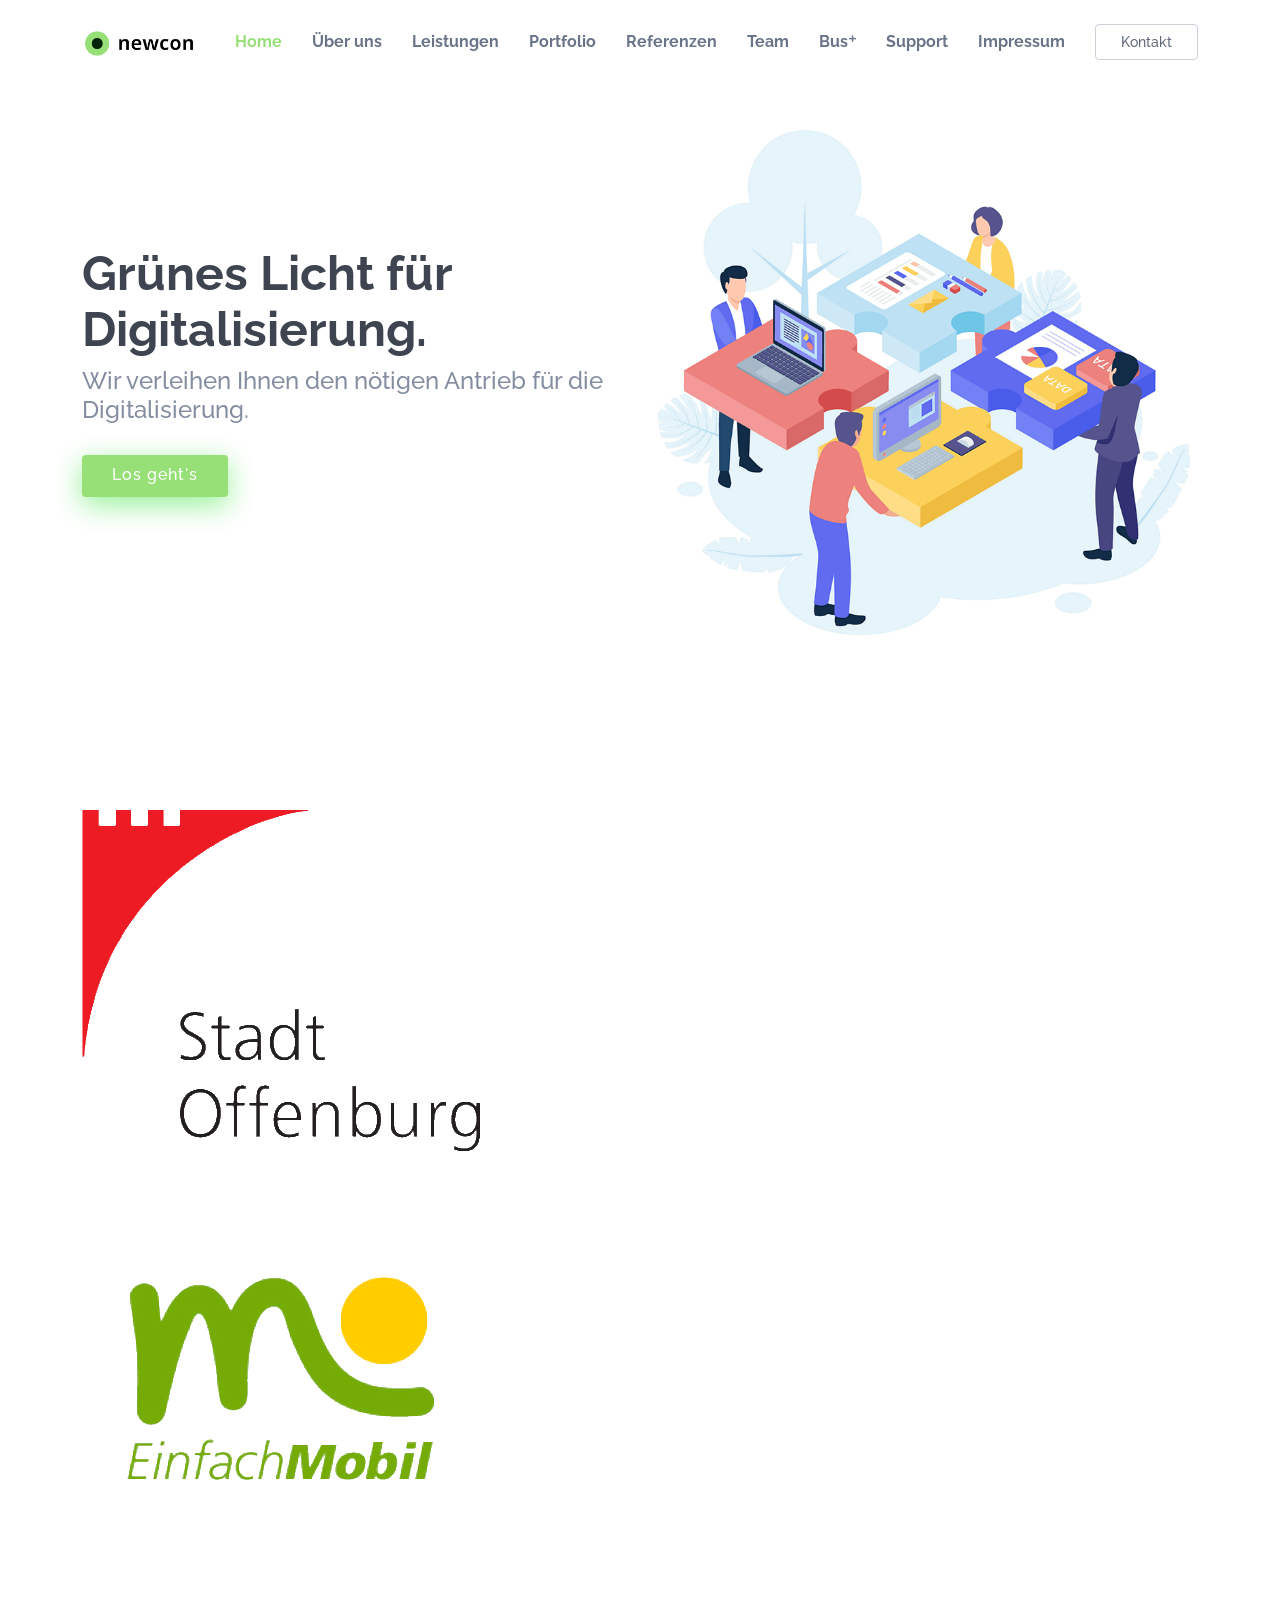
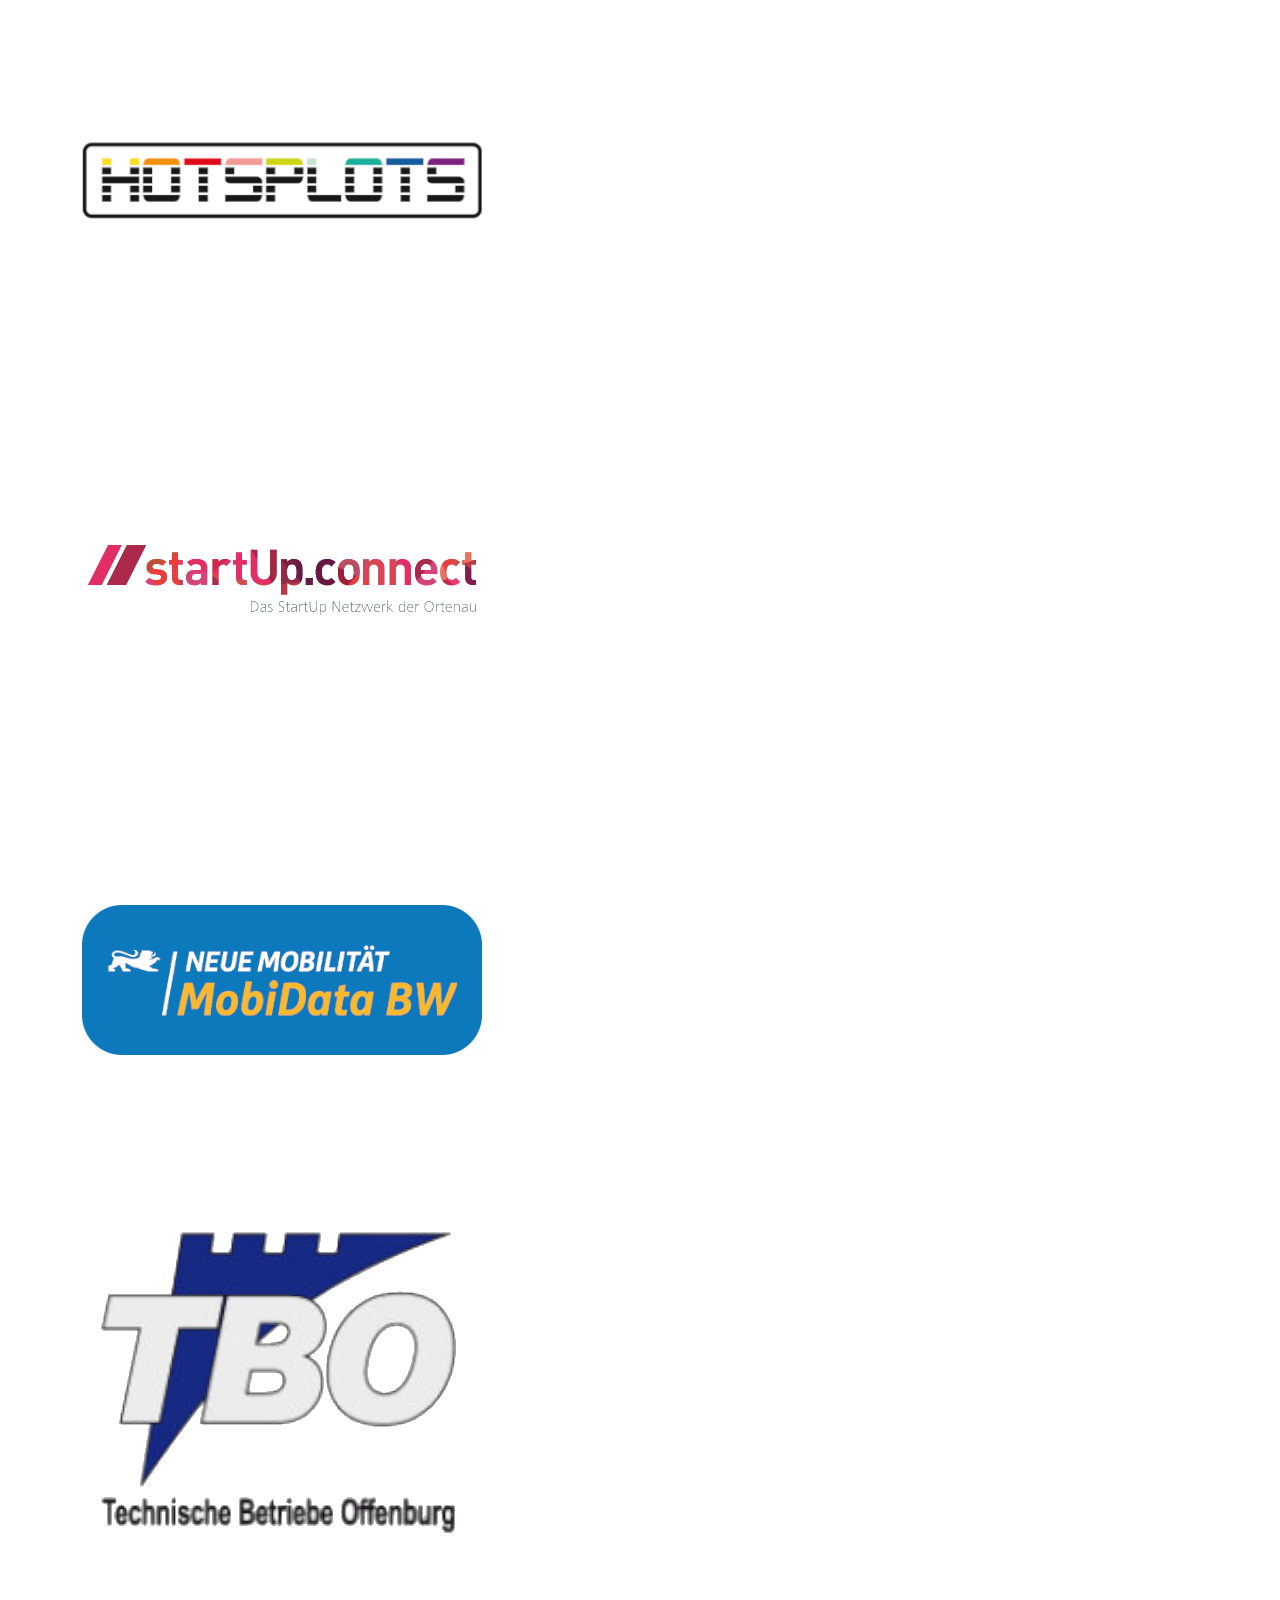
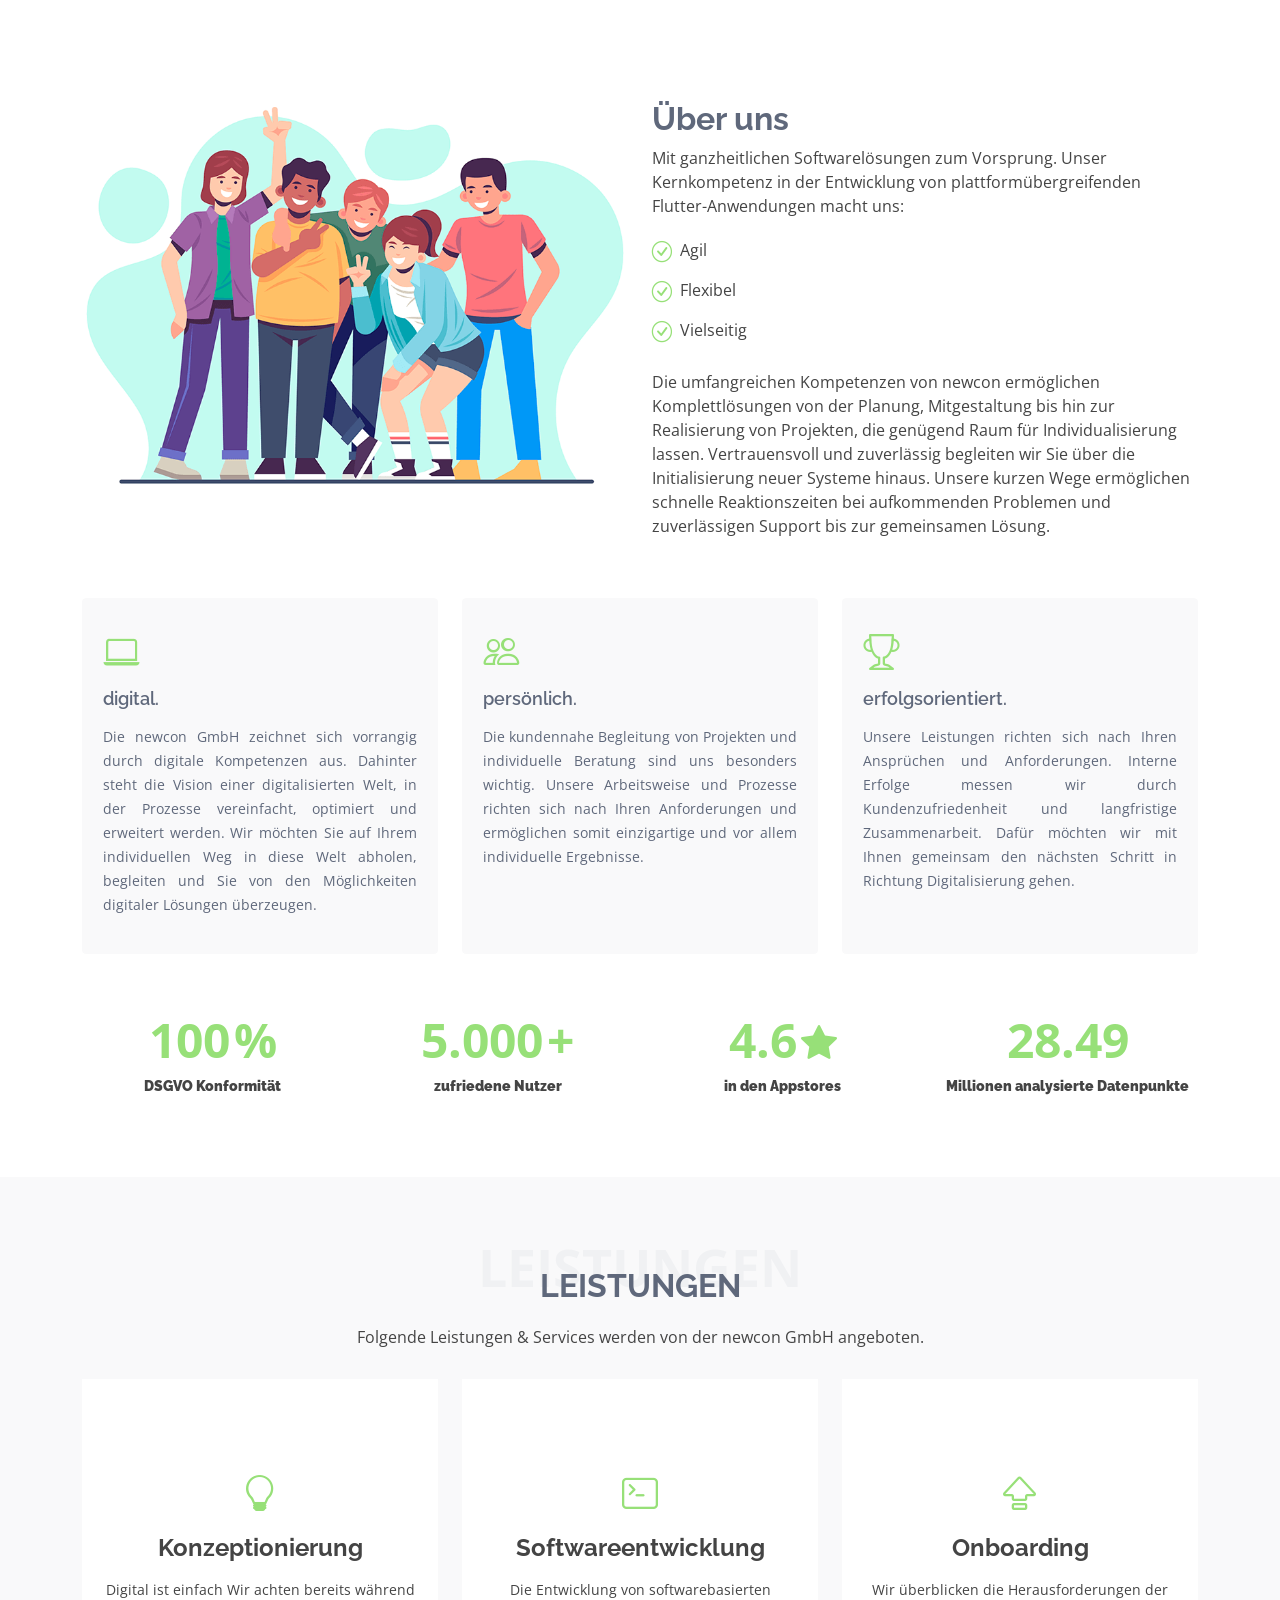
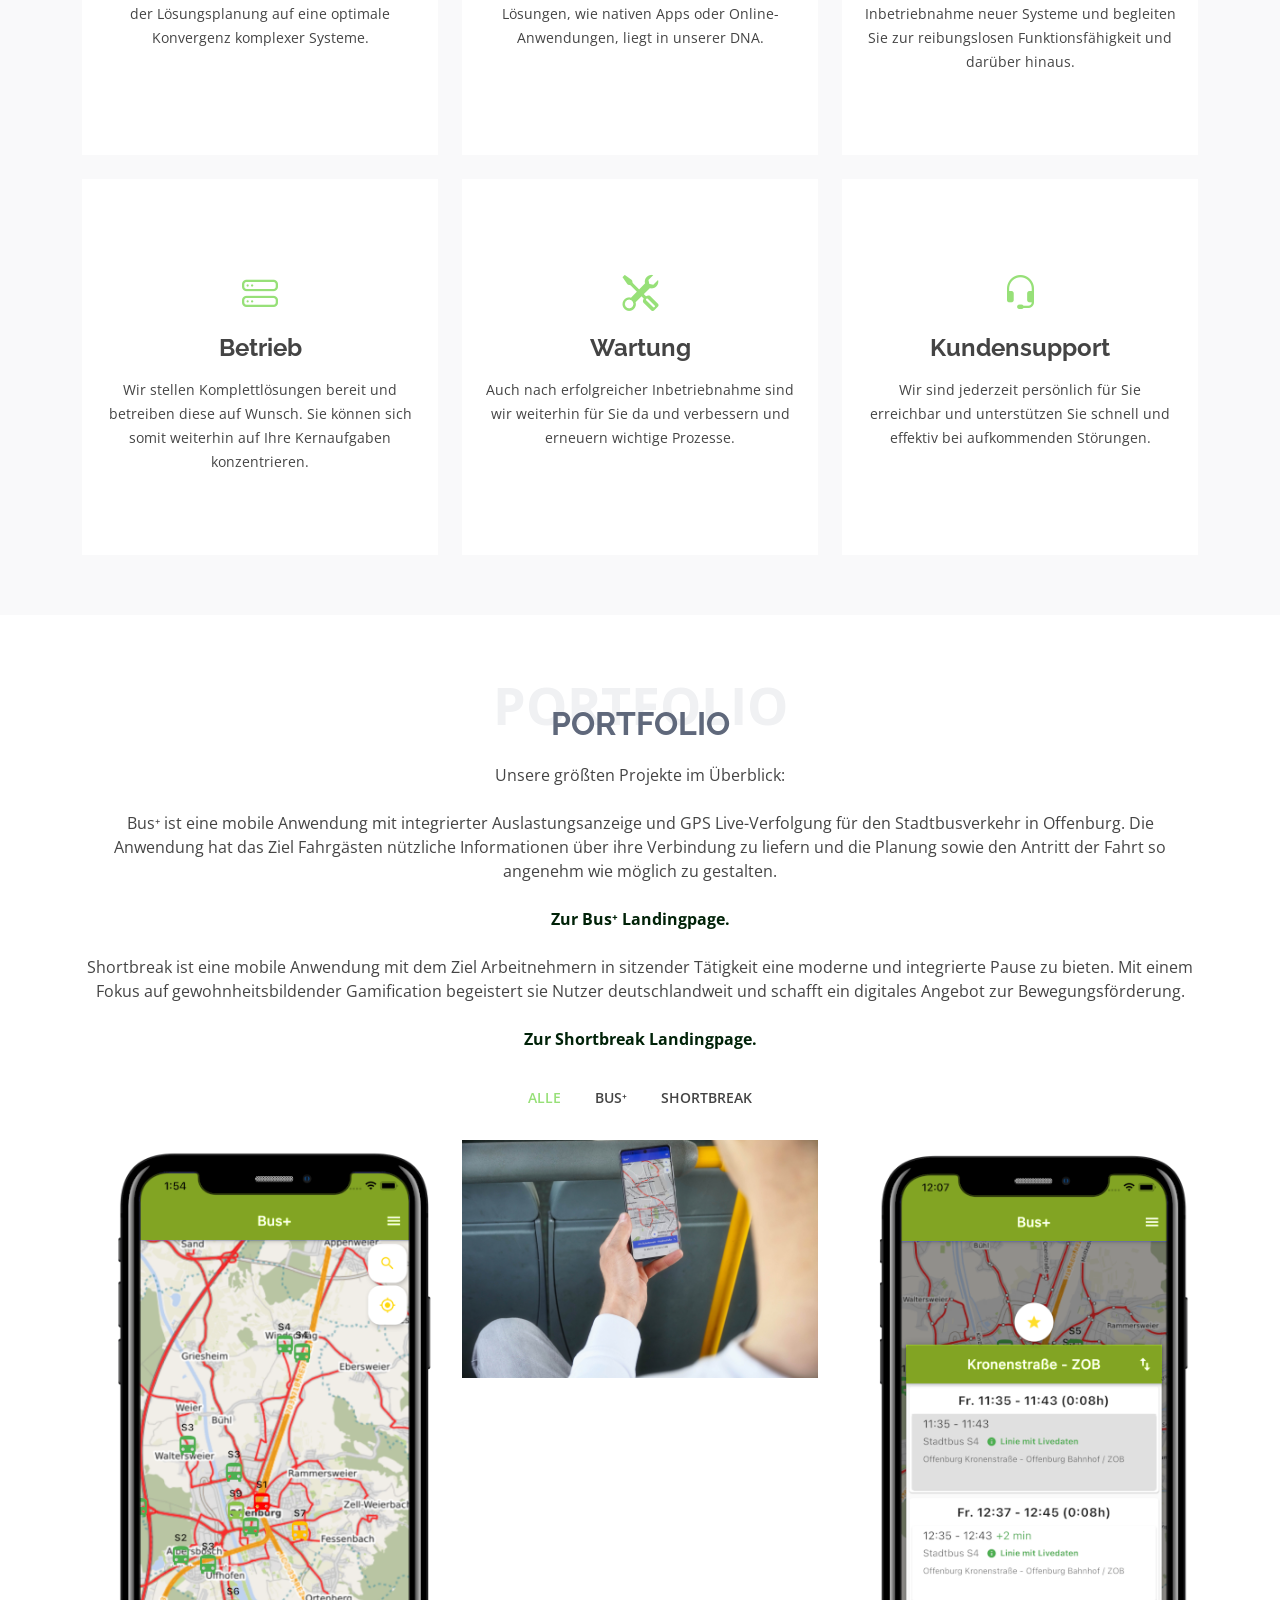
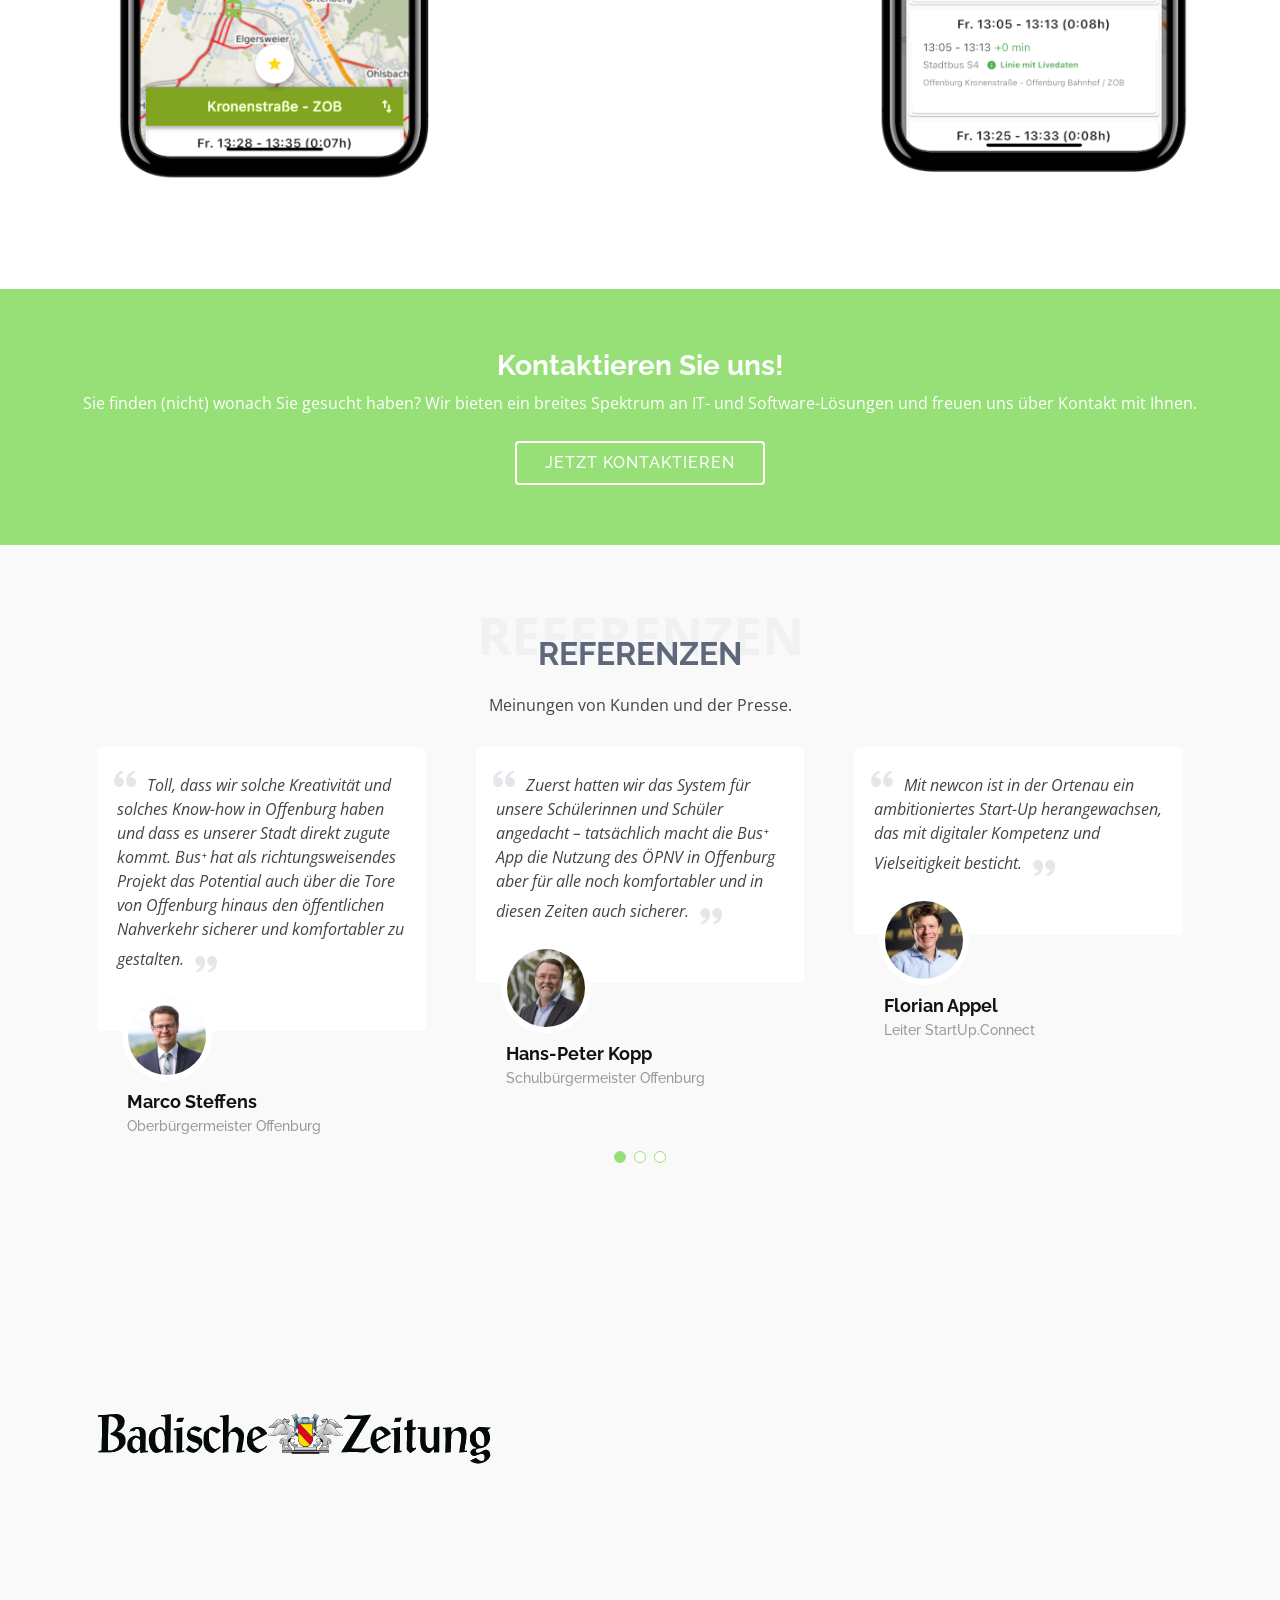
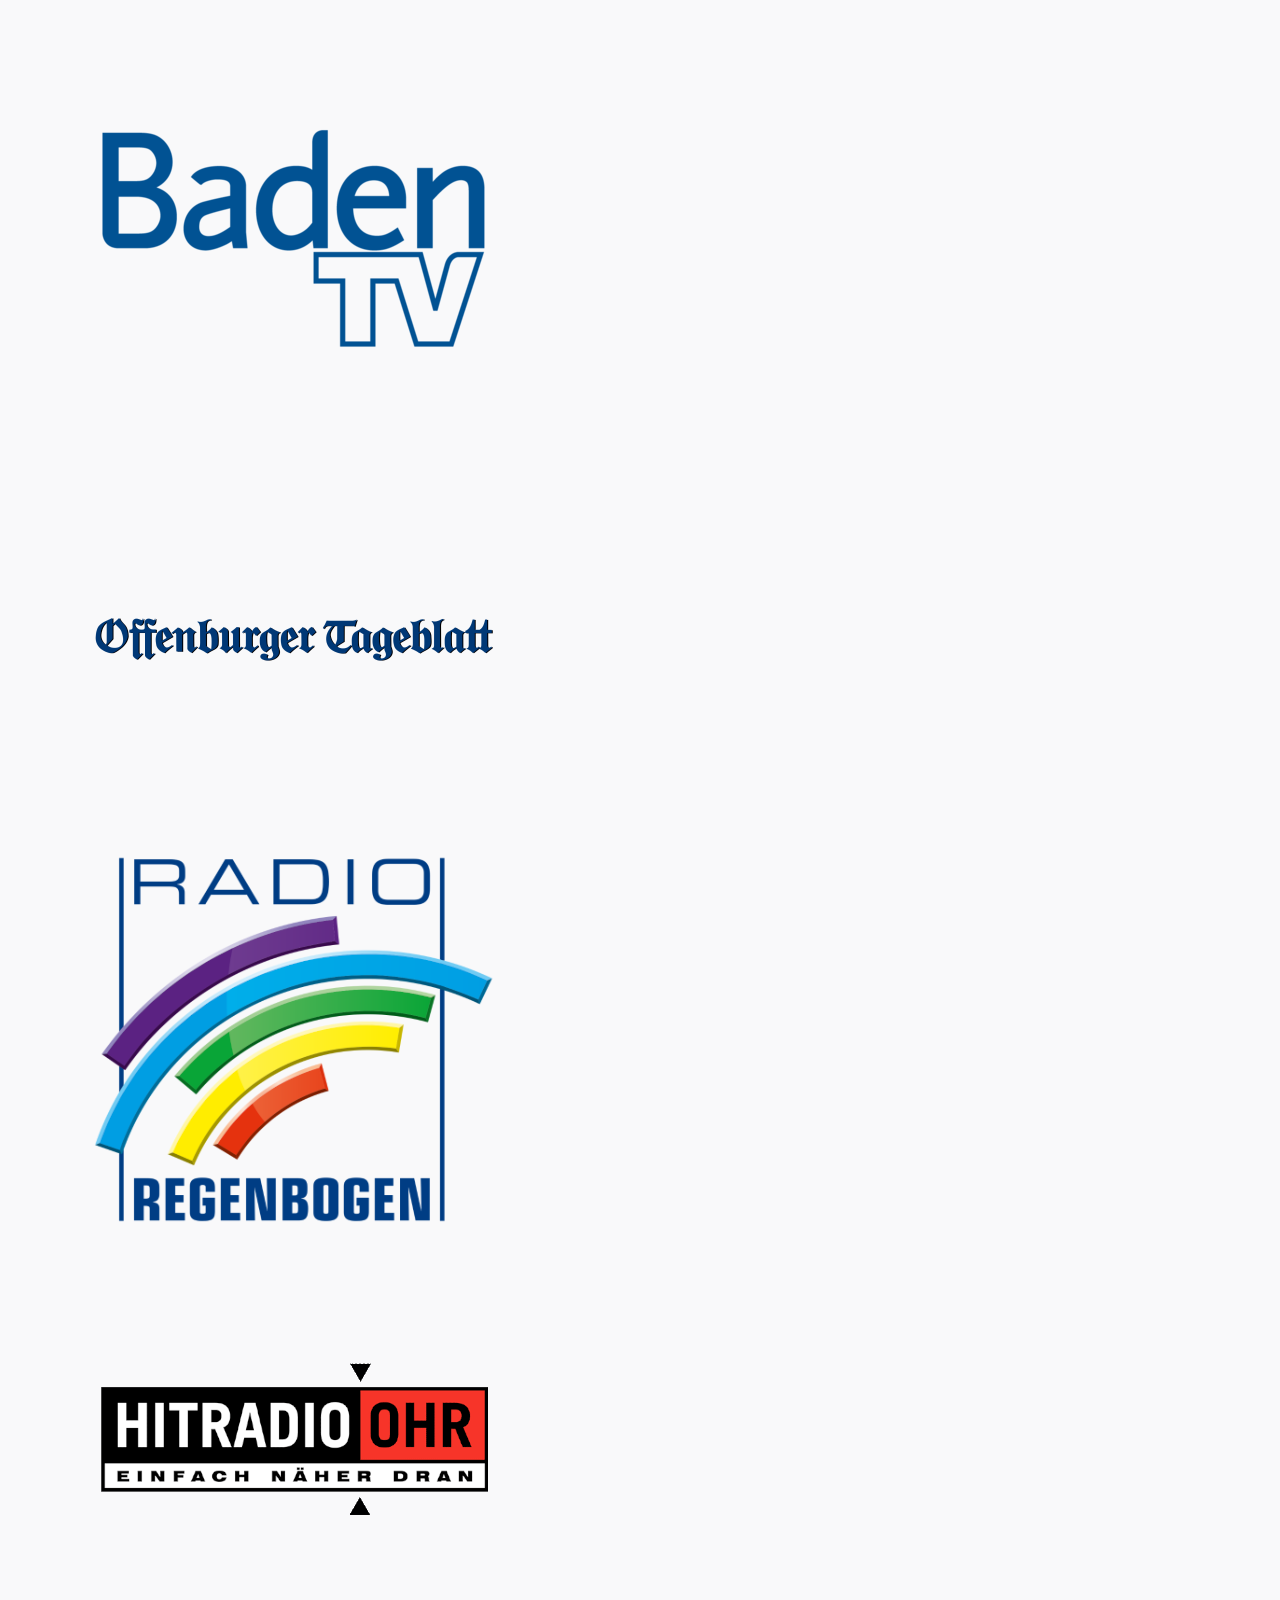
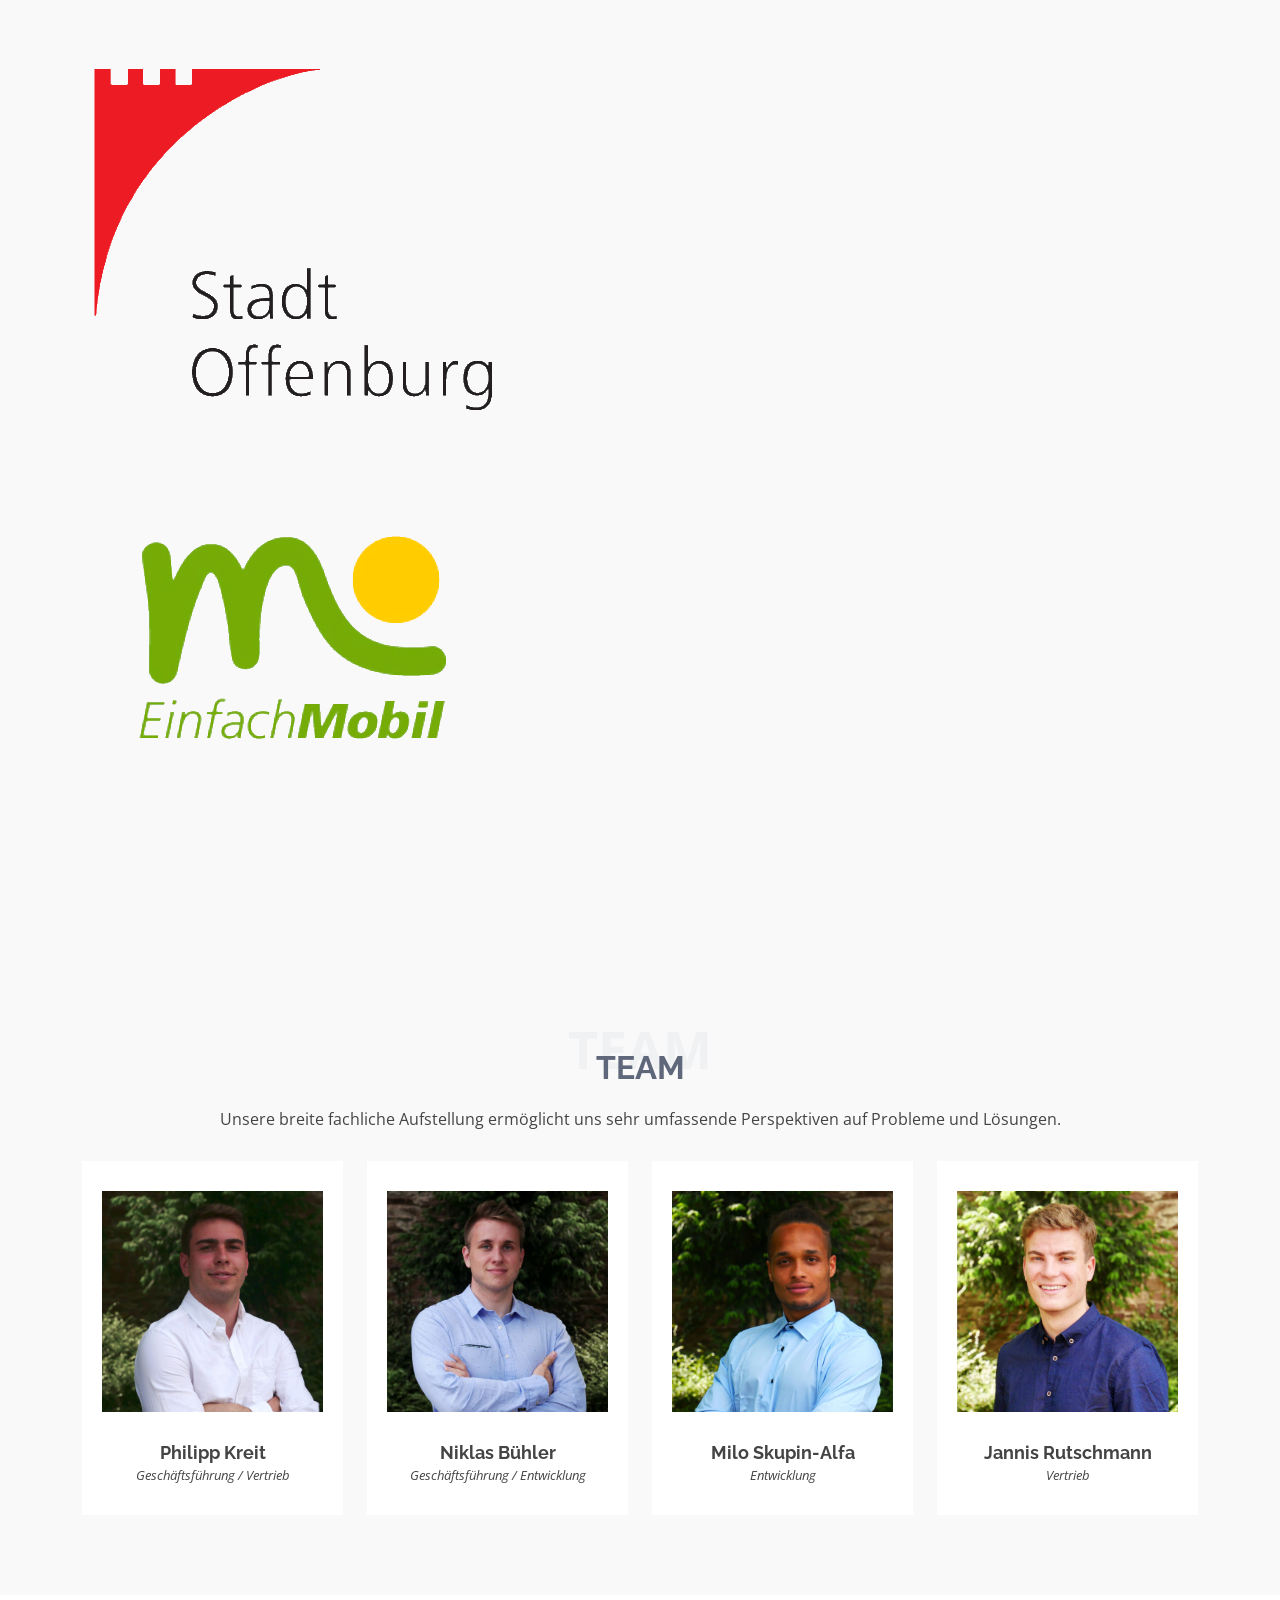
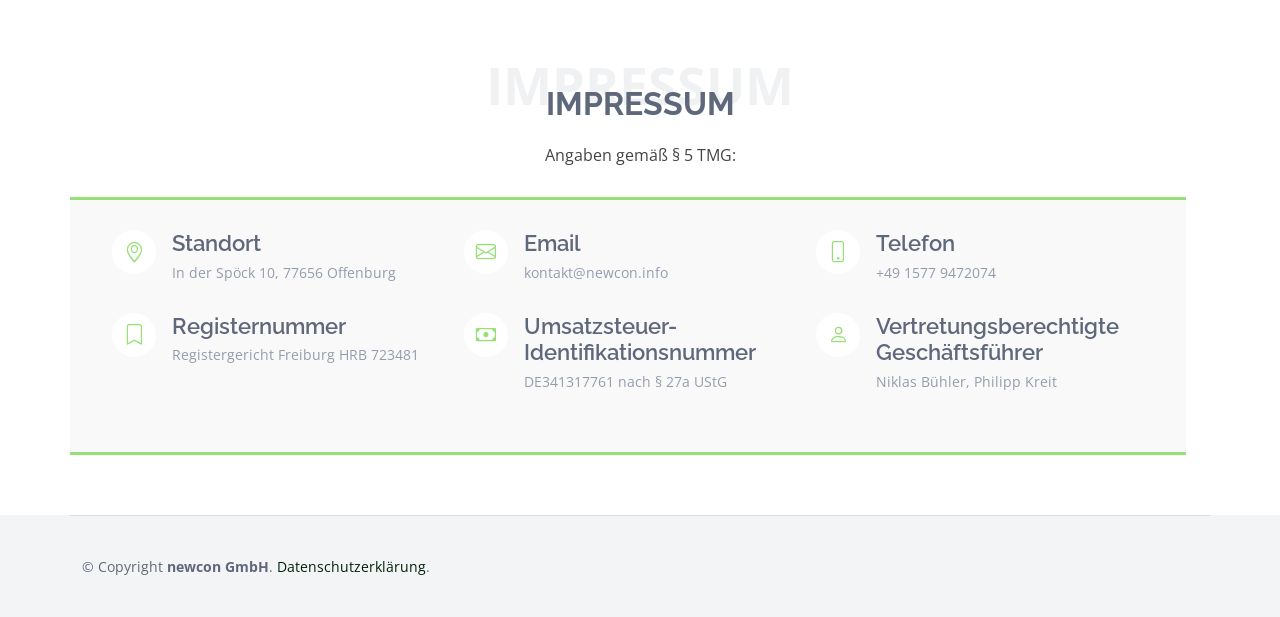
==== commit 980c3673: "Fix counters" ====
--- a/index.html
+++ b/index.html
@@ -196,13 +196,13 @@
           </div>
 
           <div class="col-lg-3 col-6 text-center">
-            <span style="display: inline" data-purecounter-start="0" data-purecounter-end="4,6" data-purecounter-duration="1" data-purecounter-decimals=1 class="purecounter"></span>
+            <span style="display: inline" data-purecounter-start="0" data-purecounter-end="4.6" data-purecounter-duration="1" data-purecounter-decimals=1 class="purecounter"></span>
             <span style="display: inline"><i class="bx bx-md bi-star-fill"></i></span>
 			<p><b>in den Appstores</b></p>
           </div>
 
           <div class="col-lg-3 col-6 text-center">
-            <span data-purecounter-start="0" data-purecounter-end="28,492568" data-purecounter-duration="1" data-purecounter-decimals=2 class="purecounter"></span>
+            <span data-purecounter-start="0" data-purecounter-end="28.492568" data-purecounter-duration="1" data-purecounter-decimals=2 class="purecounter"></span>
 			<p><b>Millionen analysierte Datenpunkte</b></p>
           </div>
 
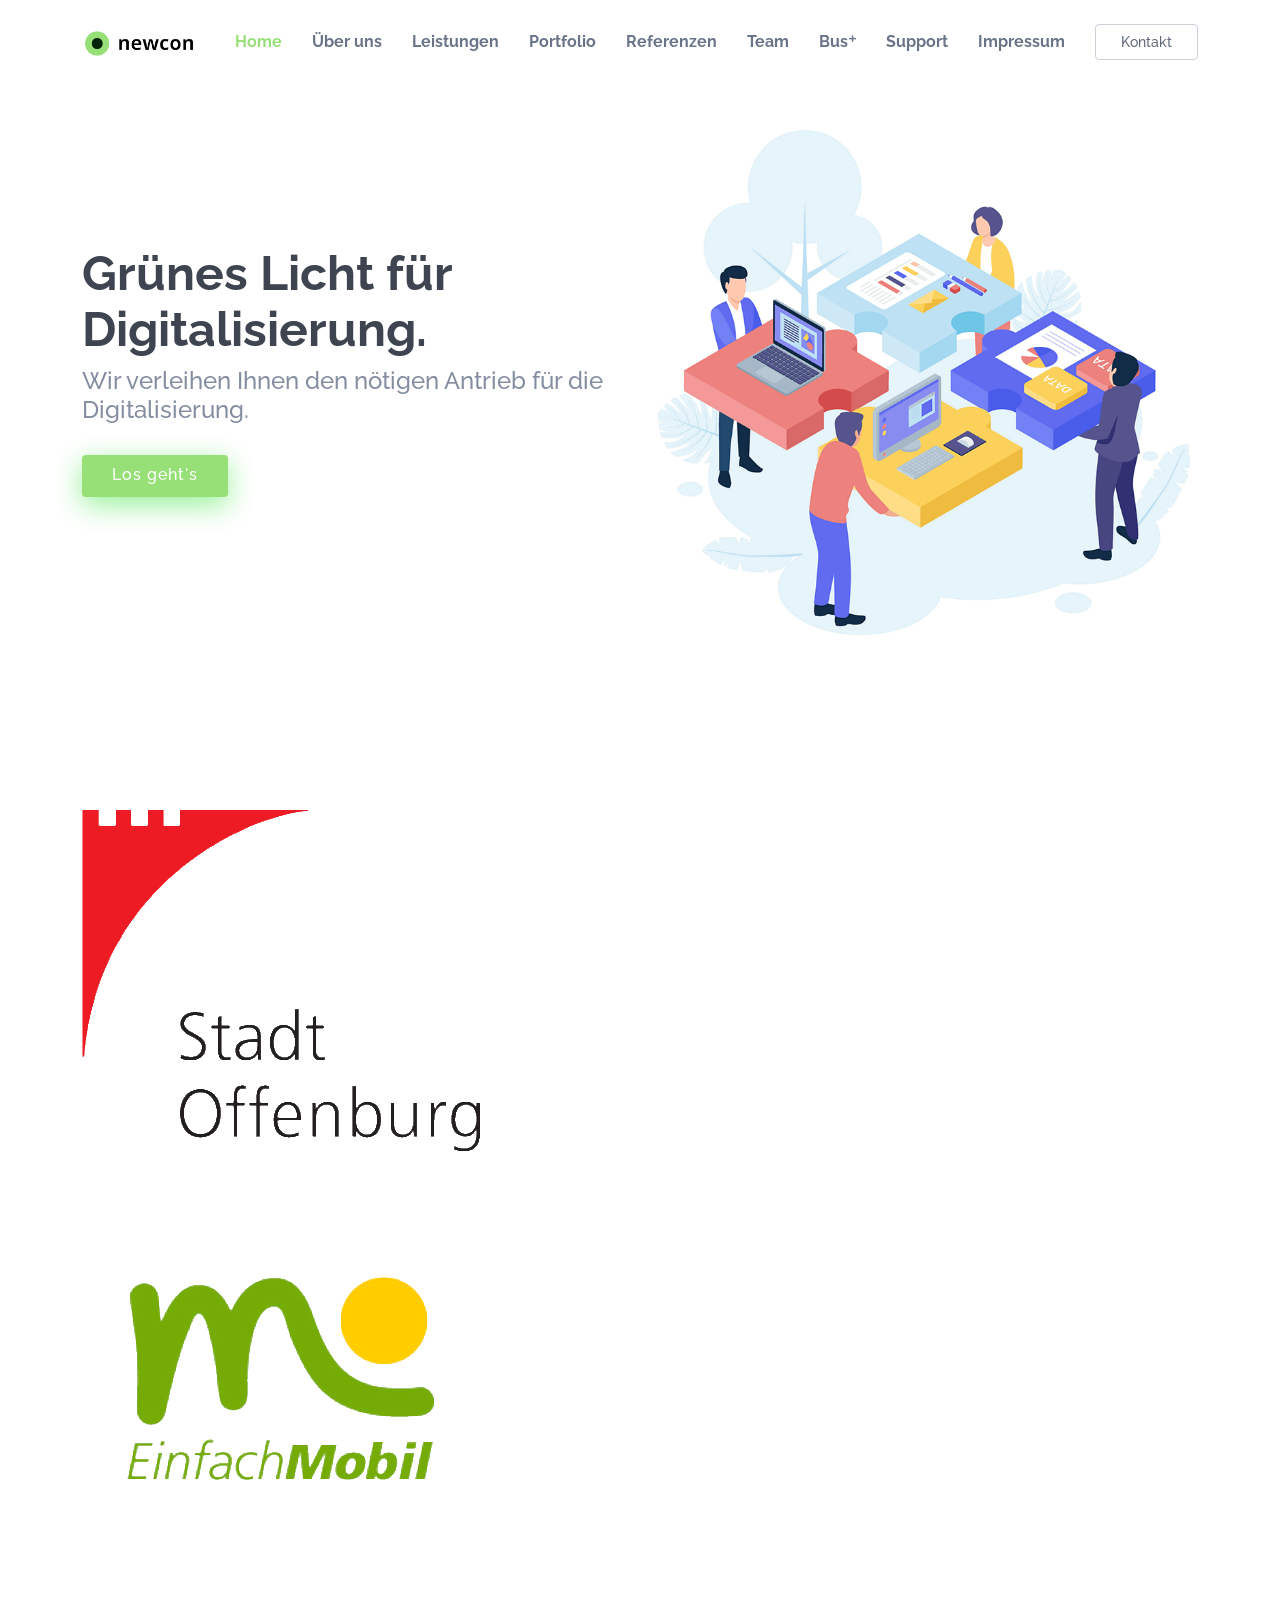
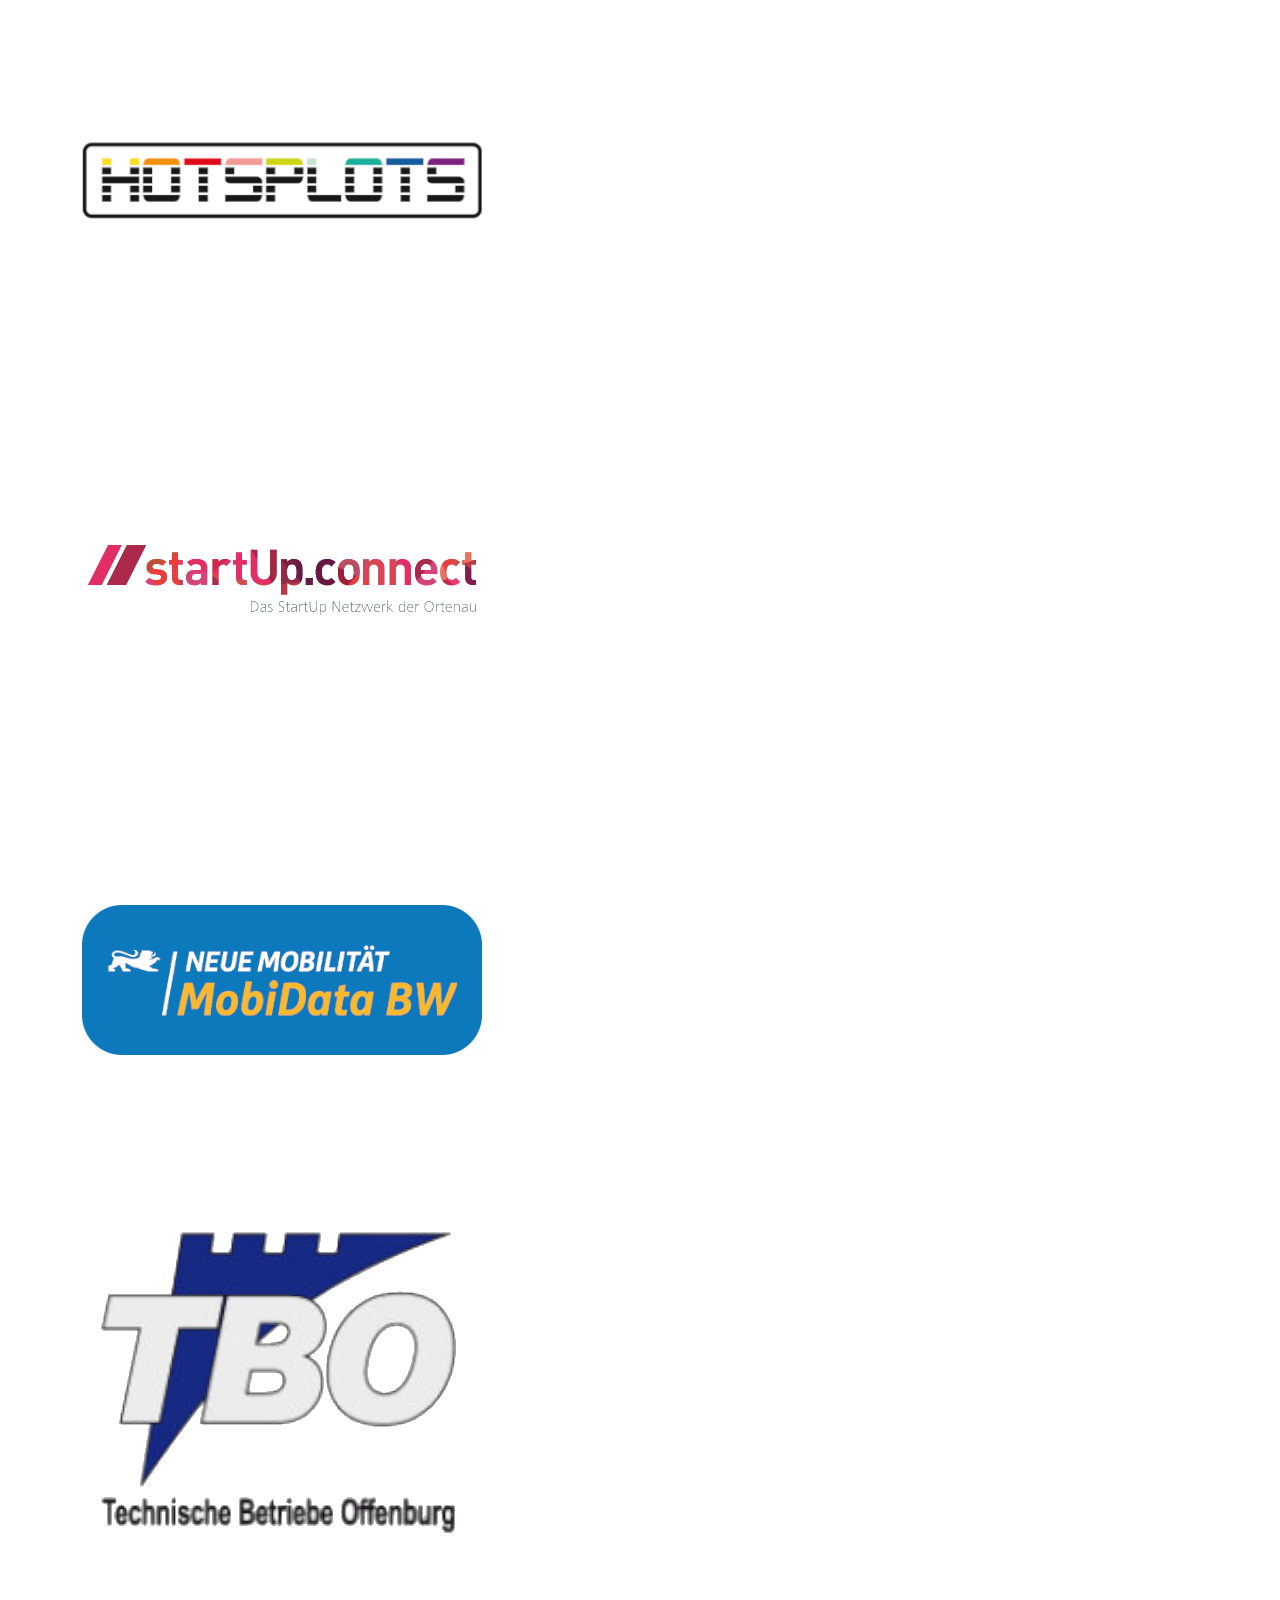
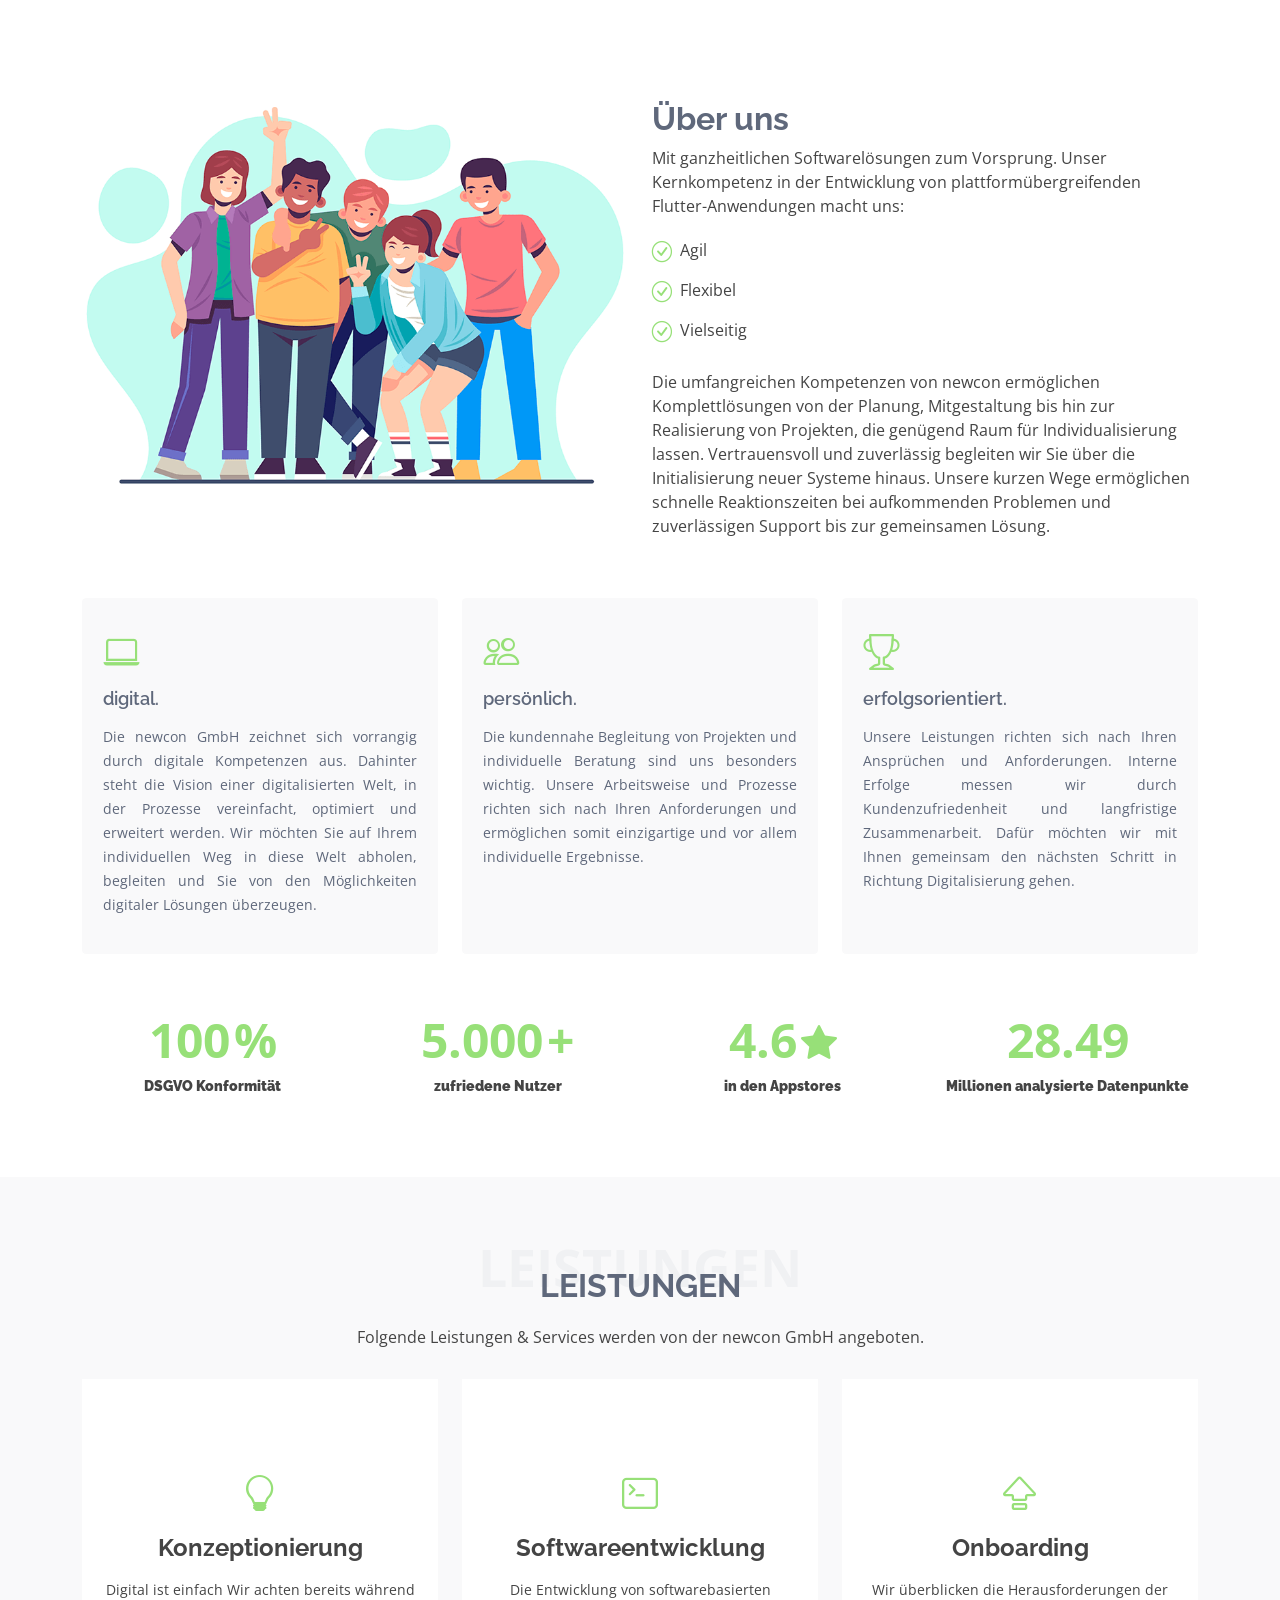
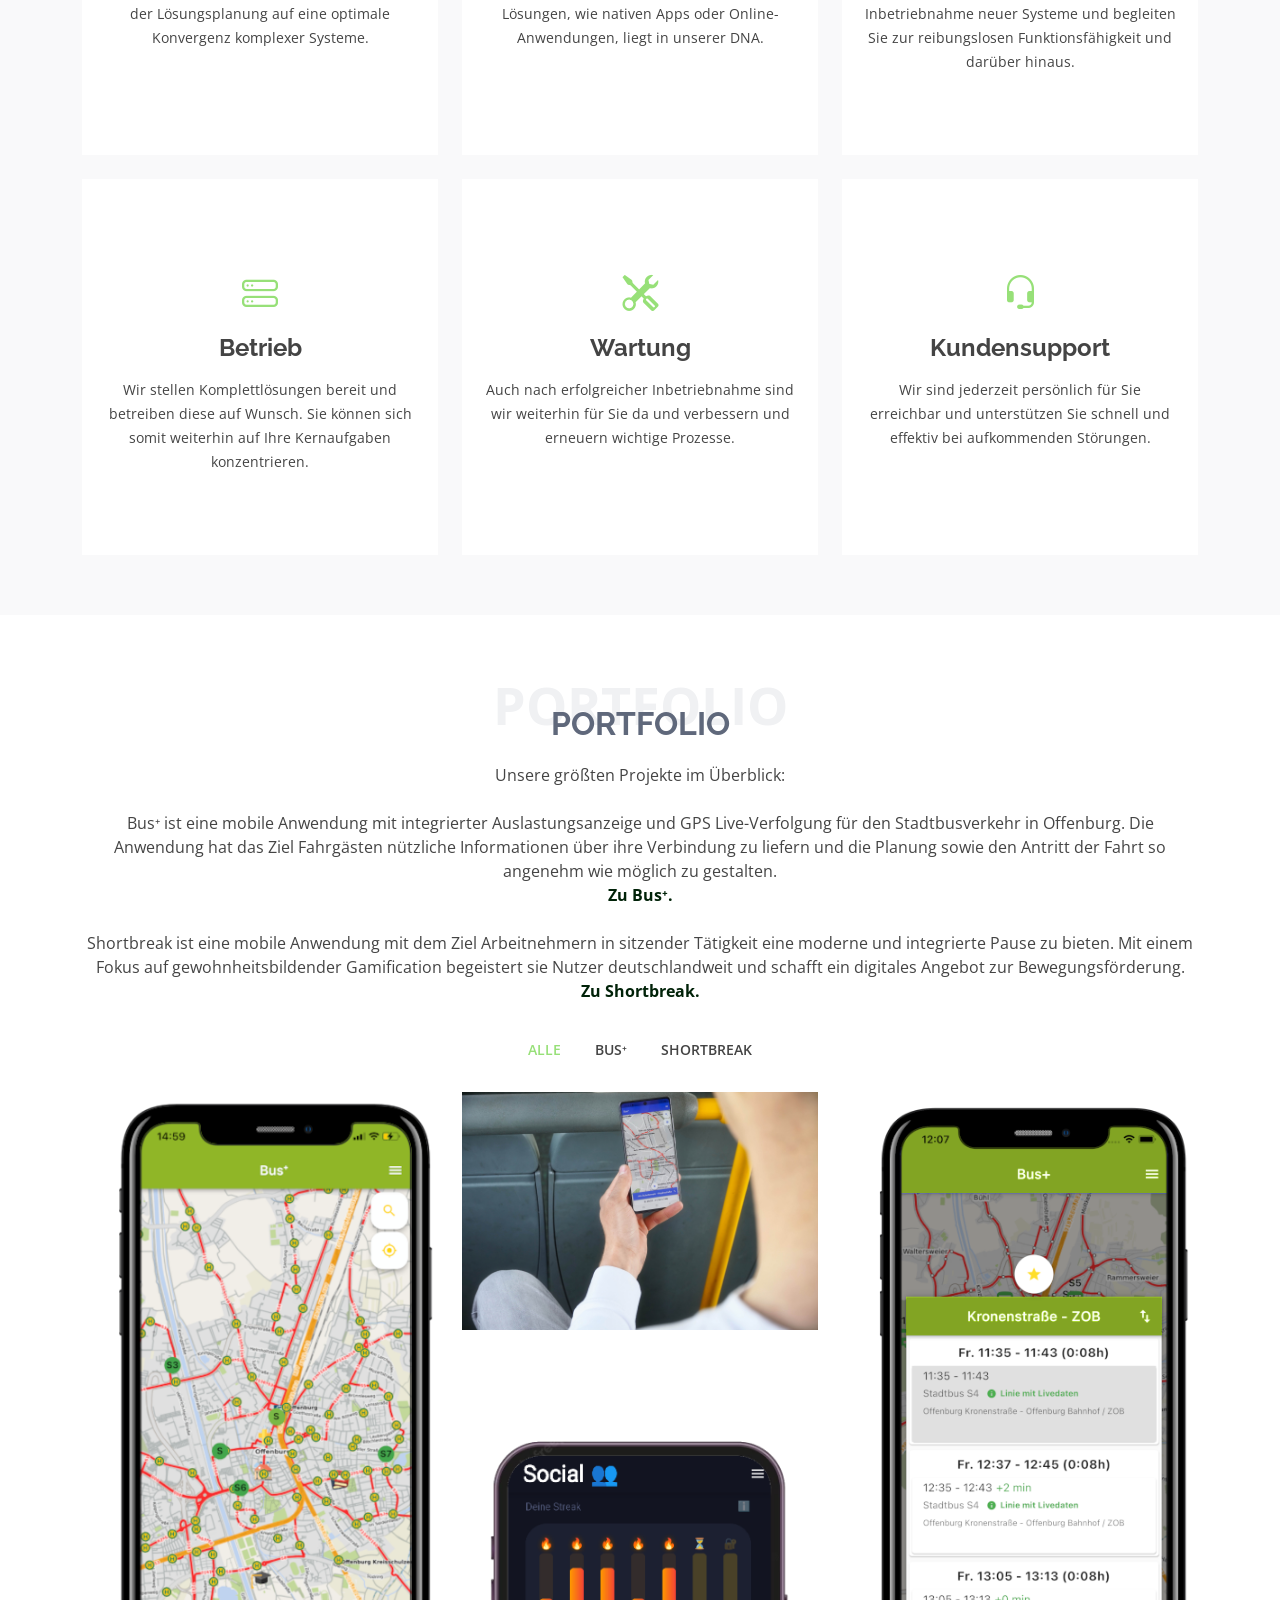
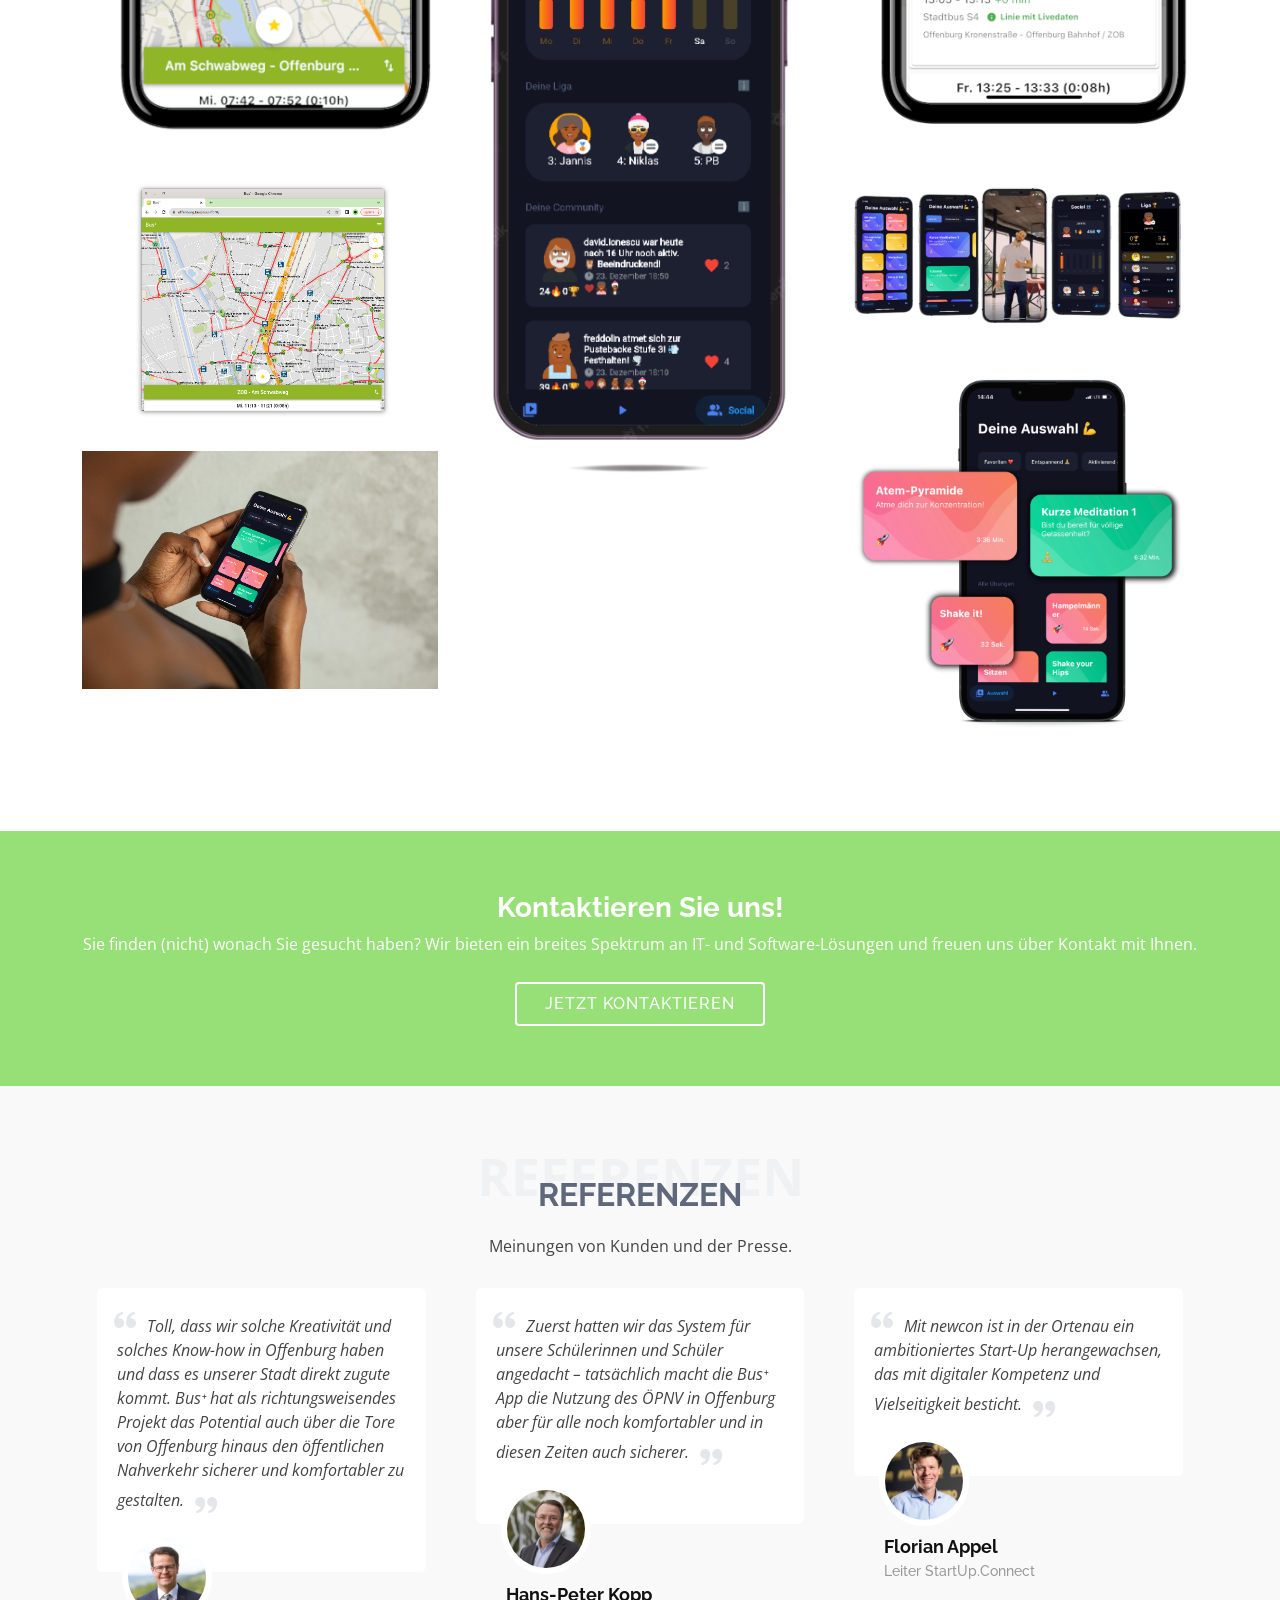
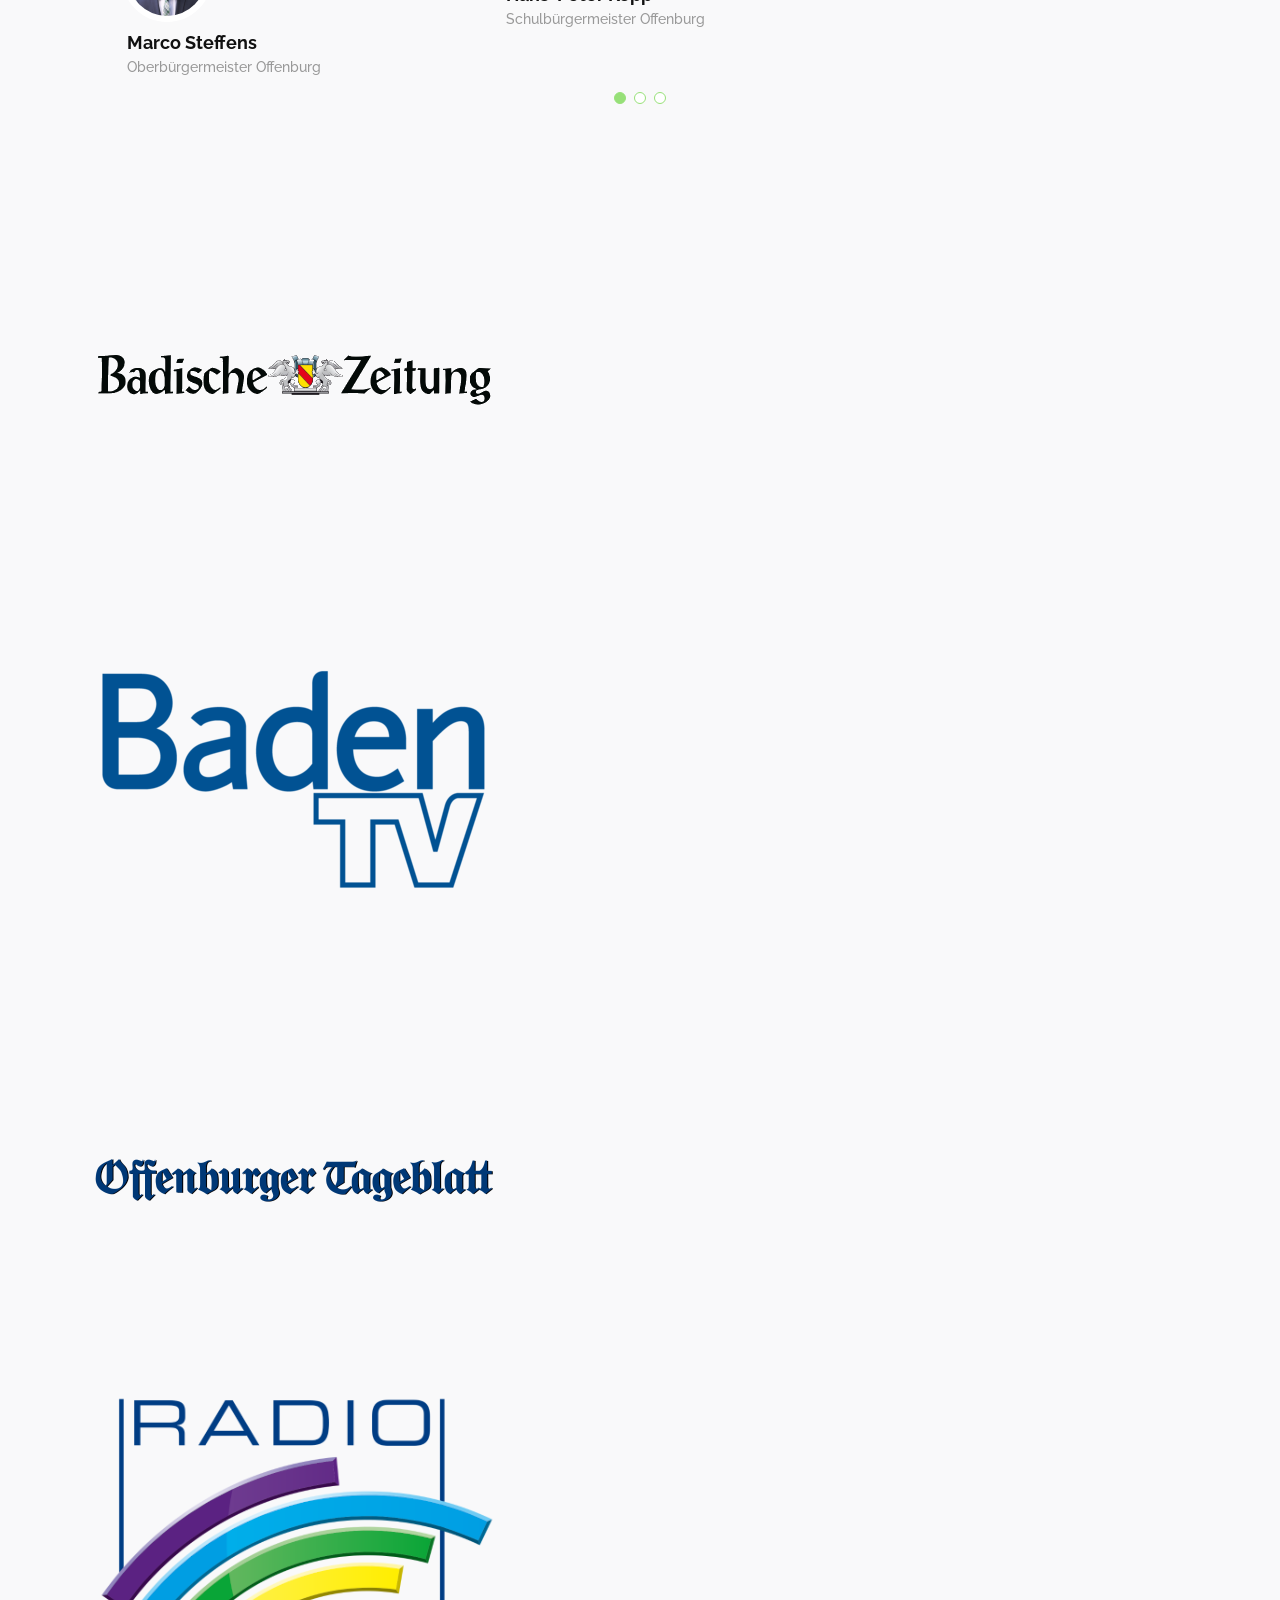
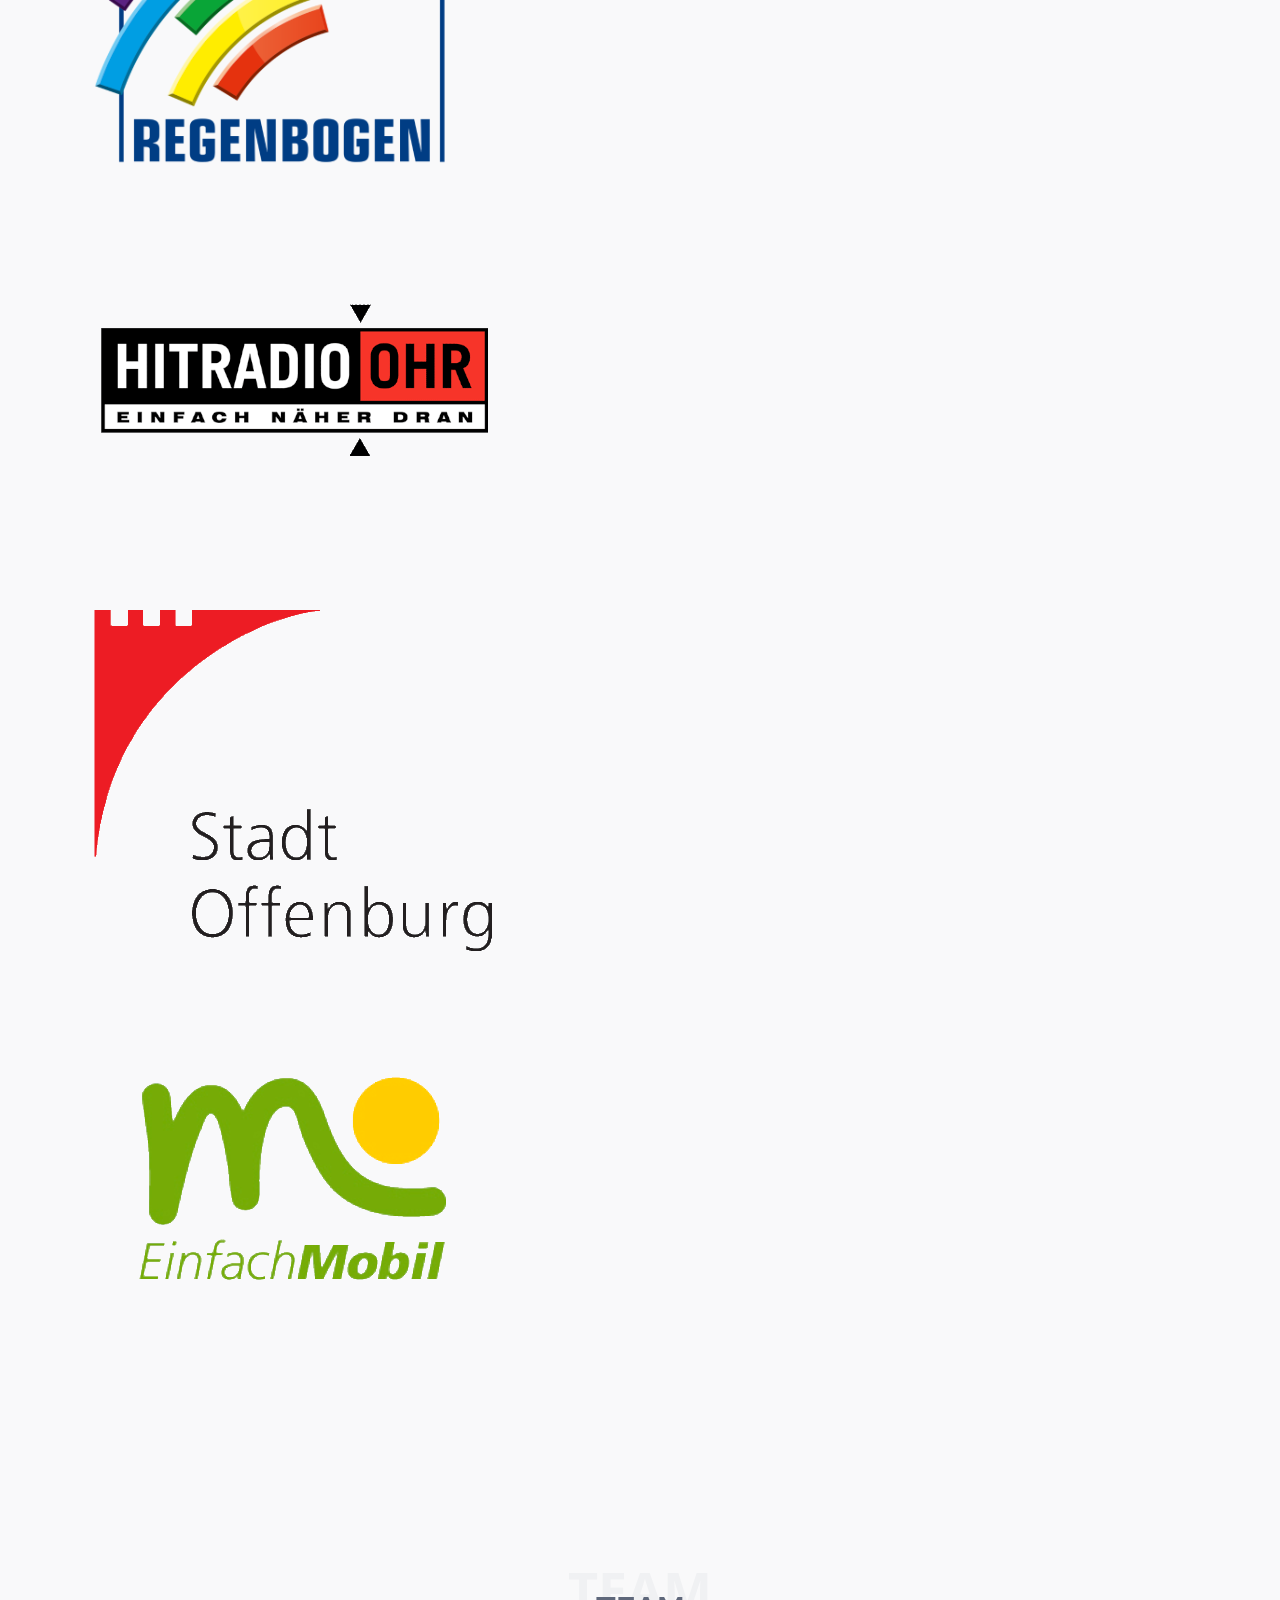
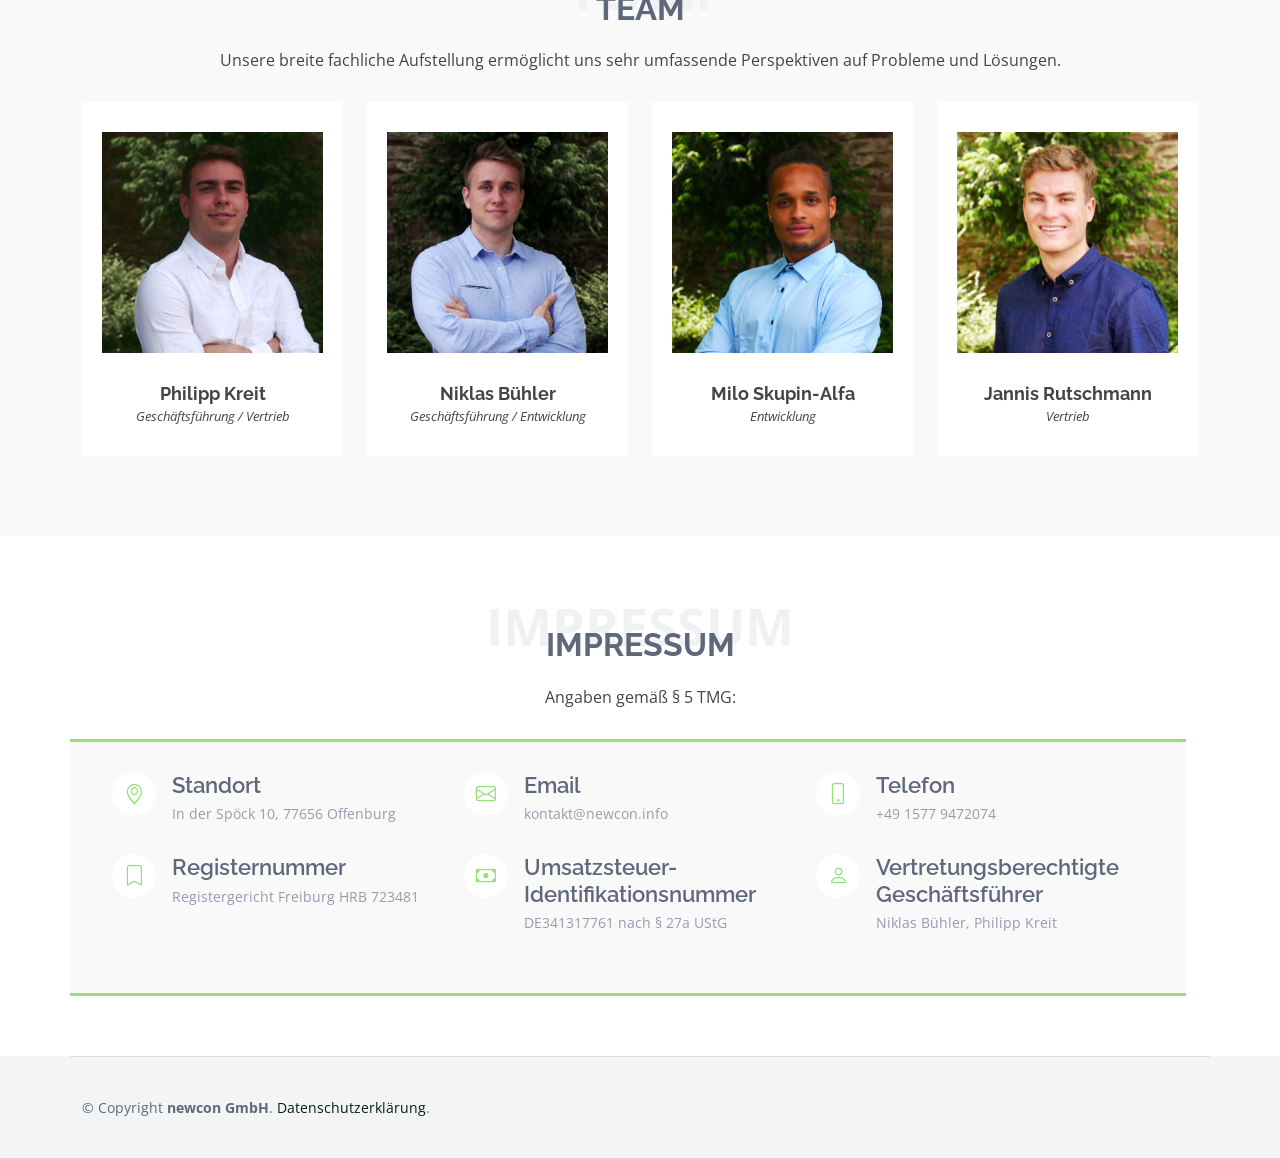
==== commit fbaa227f: "Add Shortbreak images" ====
--- a/index.html
+++ b/index.html
@@ -304,13 +304,13 @@
 		  <br><br>
 		  Bus⁺ ist eine mobile Anwendung mit integrierter Auslastungsanzeige und GPS Live-Verfolgung für den Stadtbusverkehr in Offenburg.
 		  Die Anwendung hat das Ziel Fahrgästen nützliche Informationen über ihre Verbindung zu liefern und die Planung sowie den Antritt der Fahrt so angenehm wie möglich zu gestalten.
-		  <br><br>
-		  <a target="_blank" href="https://www.busplus.info"><b>Zur Bus⁺ Landingpage.</b></a>
+		  <br>
+		  <a target="_blank" href="https://www.busplus.info"><b>Zu Bus⁺.</b></a>
 		  <br><br>
 		  Shortbreak ist eine mobile Anwendung mit dem Ziel Arbeitnehmern in sitzender Tätigkeit eine moderne und integrierte Pause zu bieten.
 		  Mit einem Fokus auf gewohnheitsbildender Gamification begeistert sie Nutzer deutschlandweit und schafft ein digitales Angebot zur Bewegungsförderung.
-		  <br><br>
-		  <a target="_blank" href="https://www.shortbreak.app"><b>Zur Shortbreak Landingpage.</b></a>
+		  <br>
+		  <a target="_blank" href="https://www.shortbreak.app"><b>Zu Shortbreak.</b></a>
 	  </p>
         </div>
 
@@ -329,7 +329,7 @@
         <div class="row portfolio-container">
 
           <div class="col-lg-4 col-md-6 portfolio-item filter-bus">
-            <img src="assets/img/portfolio/busplus/karteGrün Kopie.png" class="img-fluid" alt="">
+            <img src="assets/img/portfolio/busplus/karte.png" class="img-fluid" alt="">
             <div class="portfolio-info">
               <h4>Bus⁺ Kartenansicht</h4>
               <p>Unsere Karte für die perfekte Übersicht.</p>
@@ -349,7 +349,7 @@
           </div>
 
           <div class="col-lg-4 col-md-6 portfolio-item filter-bus">
-            <img src="assets/img/portfolio/busplus/listeGrün Kopie.png" class="img-fluid" alt="">
+            <img src="assets/img/portfolio/busplus/liste.png" class="img-fluid" alt="">
             <div class="portfolio-info">
               <h4>Bus⁺ Listenansicht</h4>
               <p>Alle Infos in einer Liste.</p>
@@ -398,15 +398,75 @@
             </div>
 		  </div>-->
 
+          <div class="col-lg-4 col-md-6 portfolio-item filter-sb">
+            <img src="assets/img/portfolio/shortbreak/social.png" class="img-fluid" alt="">
+            <div class="portfolio-info">
+              <h4>Die Shortbreak App</h4>
+              <p></p>
+              <a href="assets/img/portfolio/shortbreak/social.png" data-gallery="portfolioGallery" class="portfolio-lightbox preview-link" title="Die Shortbreak App"><i class="bx bx-plus"></i></a>
+              <a target="_blank" href="https://www.shortbreak.app" class="details-link" title="Mehr anzeigen"><i class="bx bx-link"></i></a>
+            </div>
+          </div>
+
           <div class="col-lg-4 col-md-6 portfolio-item filter-bus">
-            <img src="assets/img/portfolio/busplus/hotsplots.jpg" class="img-fluid" alt="">
-            <div class="portfolio-info">
-              <h4>Die Bus⁺ App</h4>
+            <img src="assets/img/portfolio/busplus/webapp.png" class="img-fluid" alt="">
+            <div class="portfolio-info">
+              <h4>Die Bus⁺ Webapp</h4>
+              <p>Bus⁺ ist nicht nur auf Android und iOS Geräten, sondern auch bequem über die Bus⁺ Website zugänglich.</p>
+              <a href="assets/img/portfolio/busplus/webapp.png" data-gallery="portfolioGallery" class="portfolio-lightbox preview-link" title="Bus⁺ Webapp"><i class="bx bx-plus"></i></a>
+              <a target="_blank" href="https://www.busplus.info" class="details-link" title="Mehr anzeigen"><i class="bx bx-link"></i></a>
+            </div>
+          </div>
+
+          <div class="col-lg-4 col-md-6 portfolio-item filter-sb">
+            <img src="assets/img/portfolio/shortbreak/unfold.png" class="img-fluid" alt="">
+            <div class="portfolio-info">
+              <h4>Die Shortbreak App</h4>
               <p></p>
-              <a href="assets/img/portfolio/busplus/hotsplots.jpg" data-gallery="portfolioGallery" class="portfolio-lightbox preview-link" title="Bus⁺ Suche"><i class="bx bx-plus"></i></a>
-              <a target="_blank" href="https://www.busplus.info" class="details-link" title="Mehr anzeigen"><i class="bx bx-link"></i></a>
-            </div>
-          </div>
+              <a href="assets/img/portfolio/shortbreak/unfold.png" data-gallery="portfolioGallery" class="portfolio-lightbox preview-link" title="Die Shortbreak App"><i class="bx bx-plus"></i></a>
+              <a target="_blank" href="https://www.shortbreak.app" class="details-link" title="Mehr anzeigen"><i class="bx bx-link"></i></a>
+            </div>
+          </div>
+
+          <div class="col-lg-4 col-md-6 portfolio-item filter-sb">
+            <img src="assets/img/portfolio/shortbreak/katalog.png" class="img-fluid" alt="">
+            <div class="portfolio-info">
+              <h4>Die Shortbreak App</h4>
+              <p></p>
+              <a href="assets/img/portfolio/shortbreak/katalog.png" data-gallery="portfolioGallery" class="portfolio-lightbox preview-link" title="Die Shortbreak App"><i class="bx bx-plus"></i></a>
+              <a target="_blank" href="https://www.shortbreak.app" class="details-link" title="Mehr anzeigen"><i class="bx bx-link"></i></a>
+            </div>
+          </div>
+
+          <!--<div class="col-lg-4 col-md-6 portfolio-item filter-sb">
+            <img src="assets/img/portfolio/shortbreak/katalog-1.png" class="img-fluid" alt="">
+            <div class="portfolio-info">
+              <h4>Die Shortbreak App</h4>
+              <p></p>
+              <a href="assets/img/portfolio/shortbreak/katalog-1.png" data-gallery="portfolioGallery" class="portfolio-lightbox preview-link" title="Die Shortbreak App"><i class="bx bx-plus"></i></a>
+              <a target="_blank" href="https://www.shortbreak.app" class="details-link" title="Mehr anzeigen"><i class="bx bx-link"></i></a>
+            </div>
+		  </div>-->
+
+          <div class="col-lg-4 col-md-6 portfolio-item filter-sb">
+            <img src="assets/img/portfolio/shortbreak/katalog-2.png" class="img-fluid" alt="">
+            <div class="portfolio-info">
+              <h4>Die Shortbreak App</h4>
+              <p></p>
+              <a href="assets/img/portfolio/shortbreak/katalog-2.png" data-gallery="portfolioGallery" class="portfolio-lightbox preview-link" title="Die Shortbreak App"><i class="bx bx-plus"></i></a>
+              <a target="_blank" href="https://www.shortbreak.app" class="details-link" title="Mehr anzeigen"><i class="bx bx-link"></i></a>
+            </div>
+          </div>
+
+          <!--<div class="col-lg-4 col-md-6 portfolio-item filter-sb">
+            <img src="assets/img/portfolio/shortbreak/league.png" class="img-fluid" alt="">
+            <div class="portfolio-info">
+              <h4>Die Shortbreak App</h4>
+              <p></p>
+              <a href="assets/img/portfolio/shortbreak/league.png" data-gallery="portfolioGallery" class="portfolio-lightbox preview-link" title="Die Shortbreak App"><i class="bx bx-plus"></i></a>
+              <a target="_blank" href="https://www.shortbreak.app" class="details-link" title="Mehr anzeigen"><i class="bx bx-link"></i></a>
+            </div>
+		  </div>-->
 
 		<!--
           <div class="col-lg-4 col-md-6 portfolio-item filter-card">
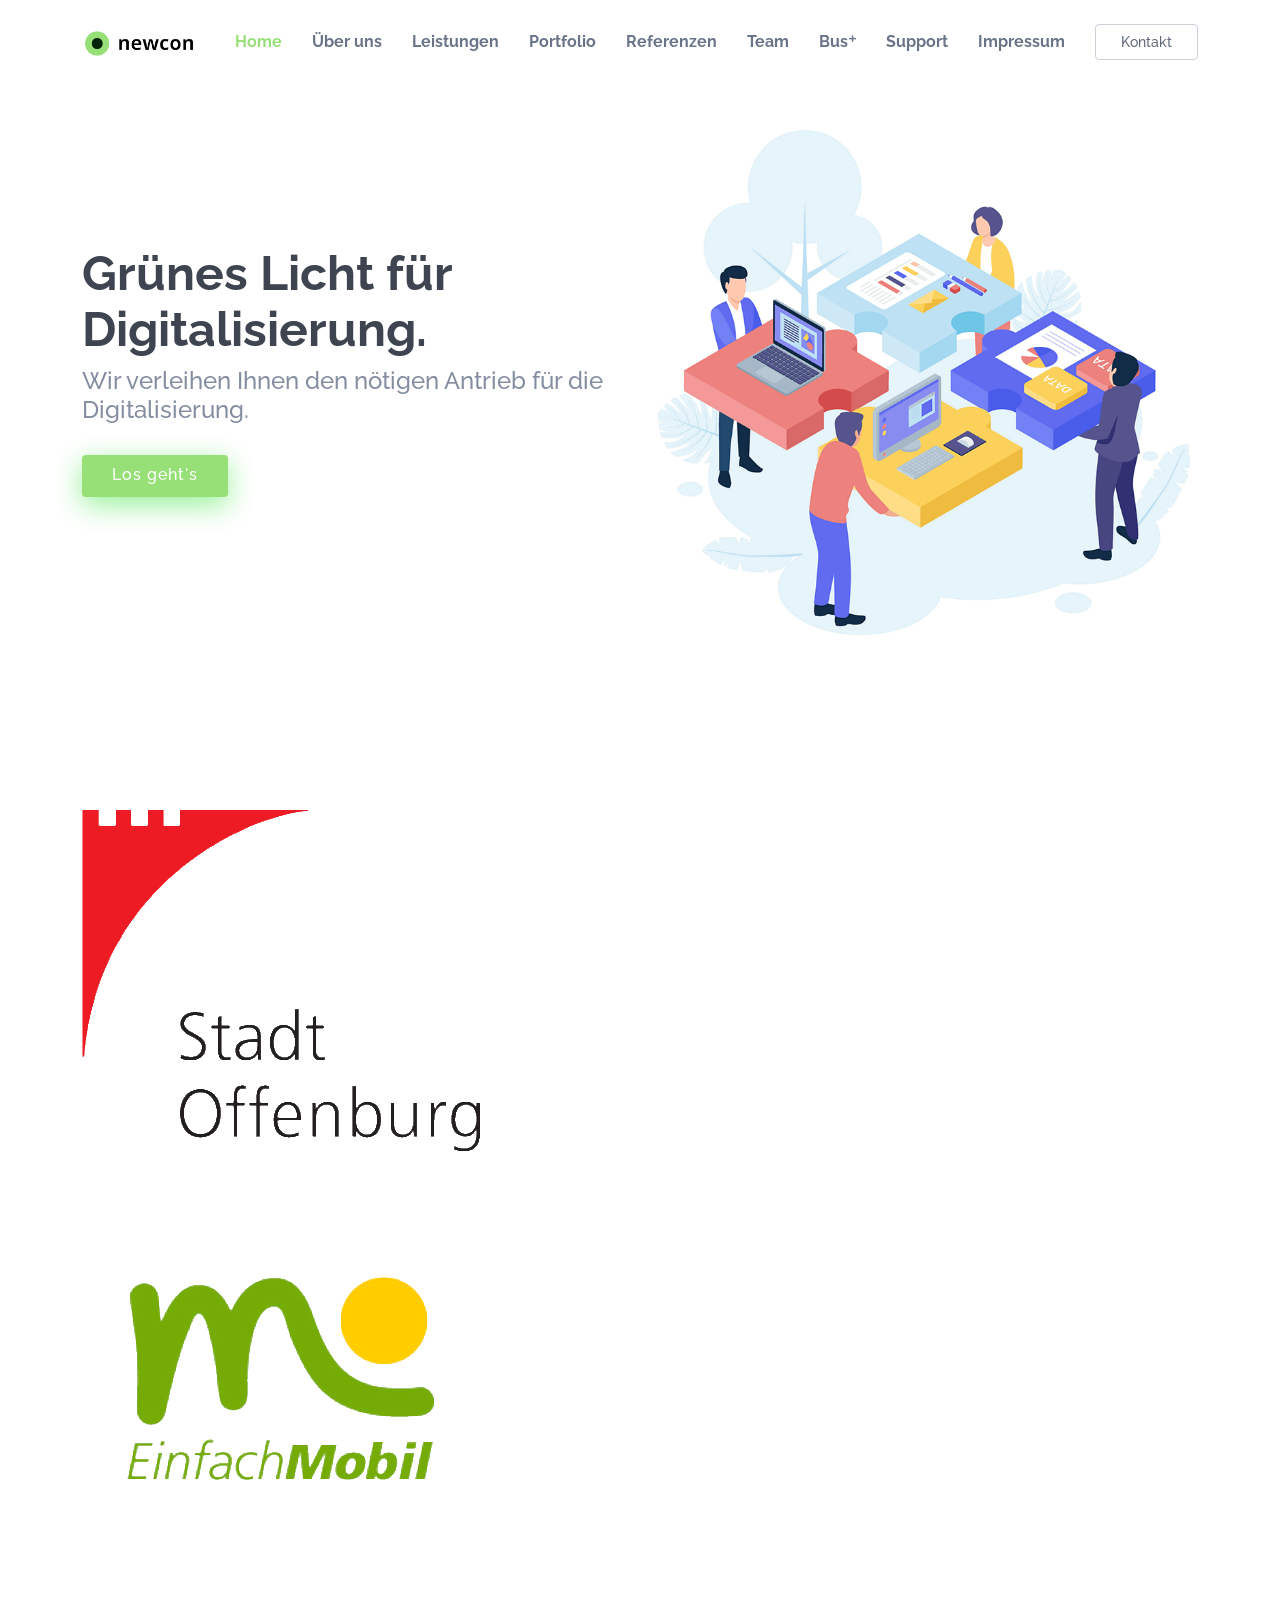
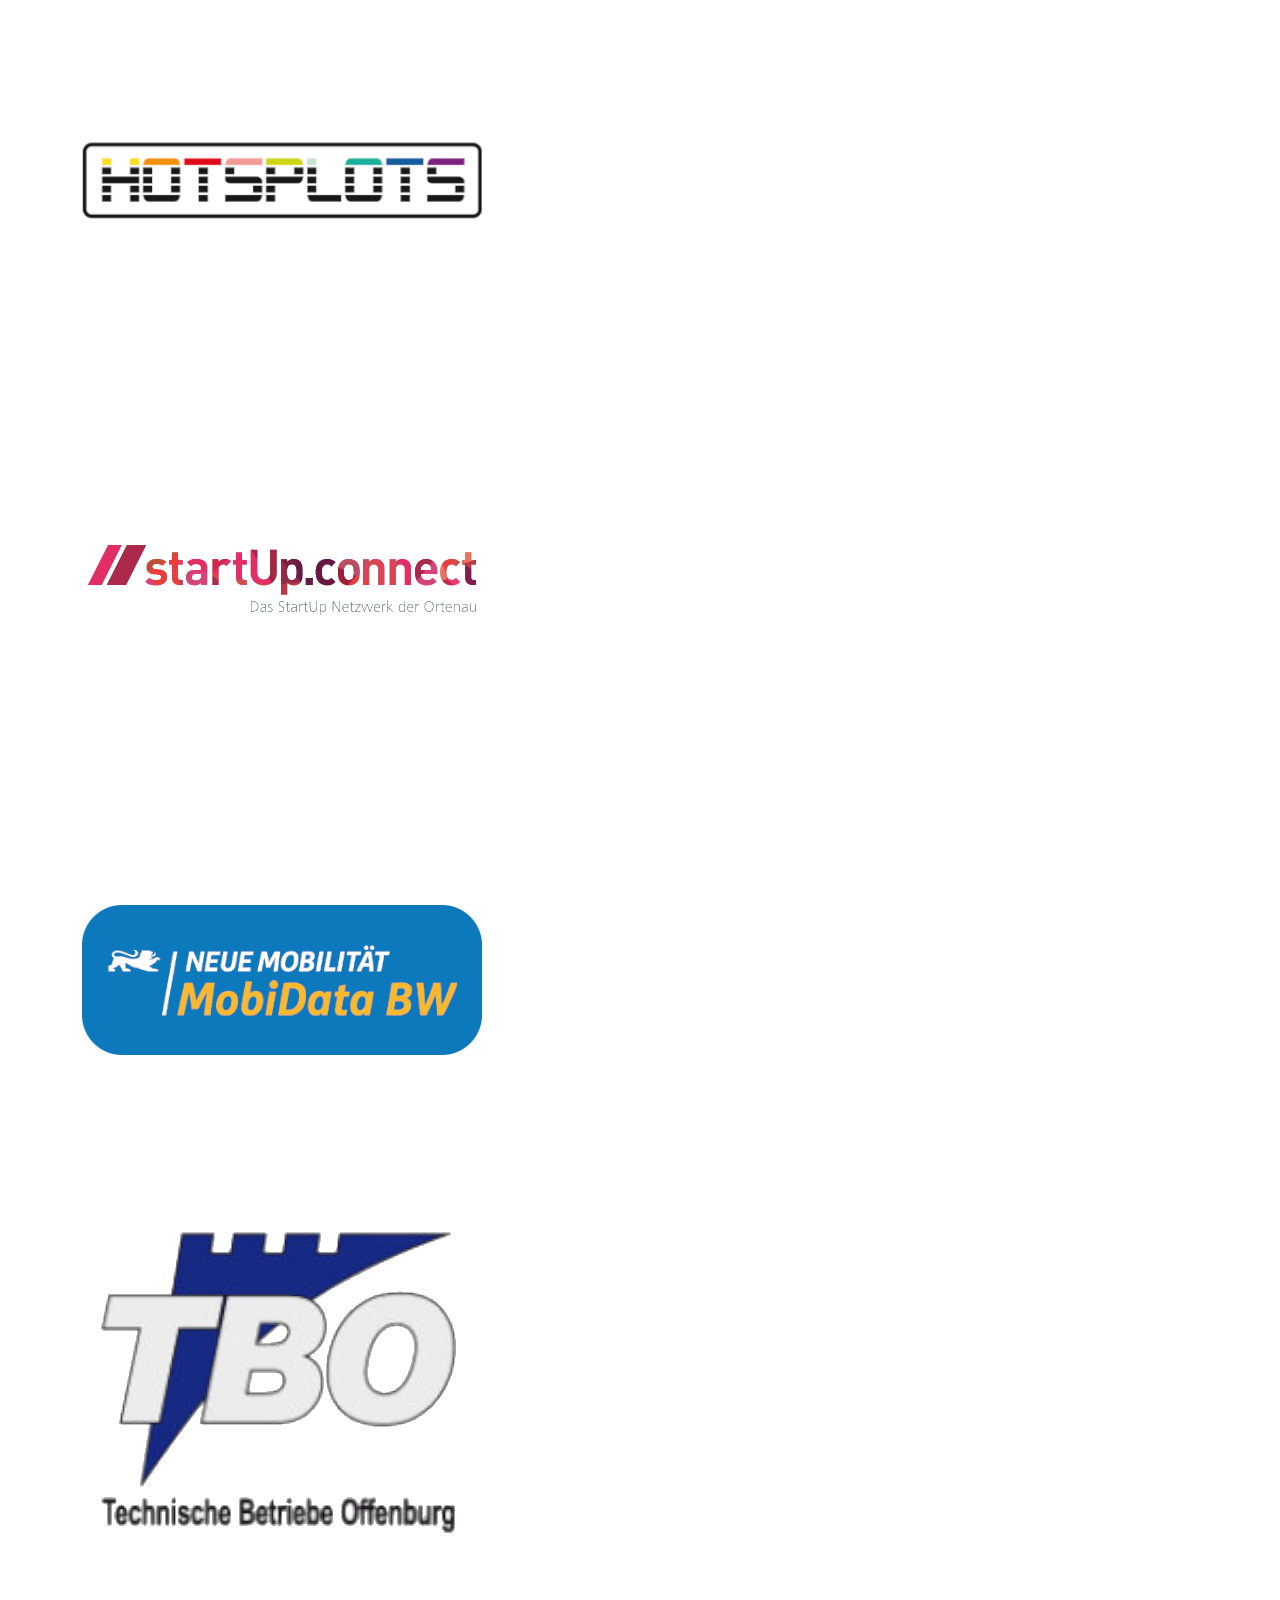
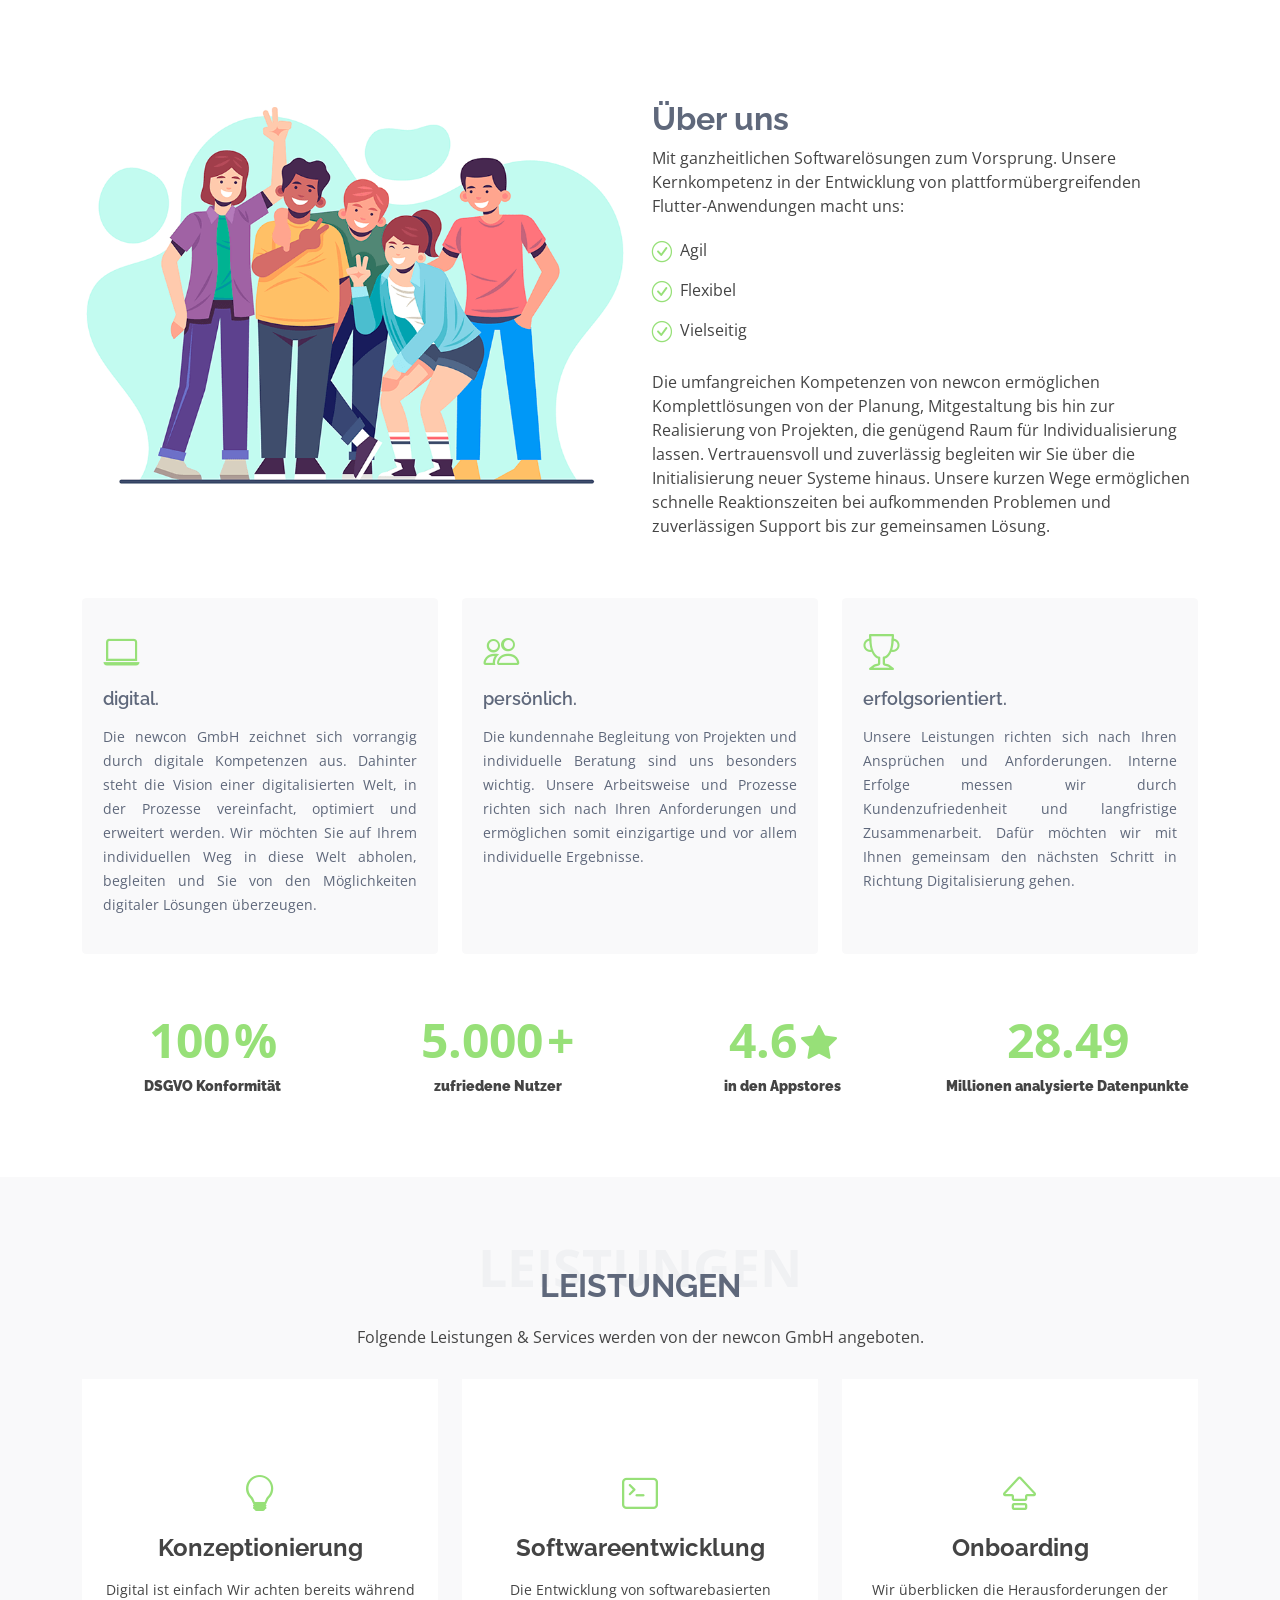
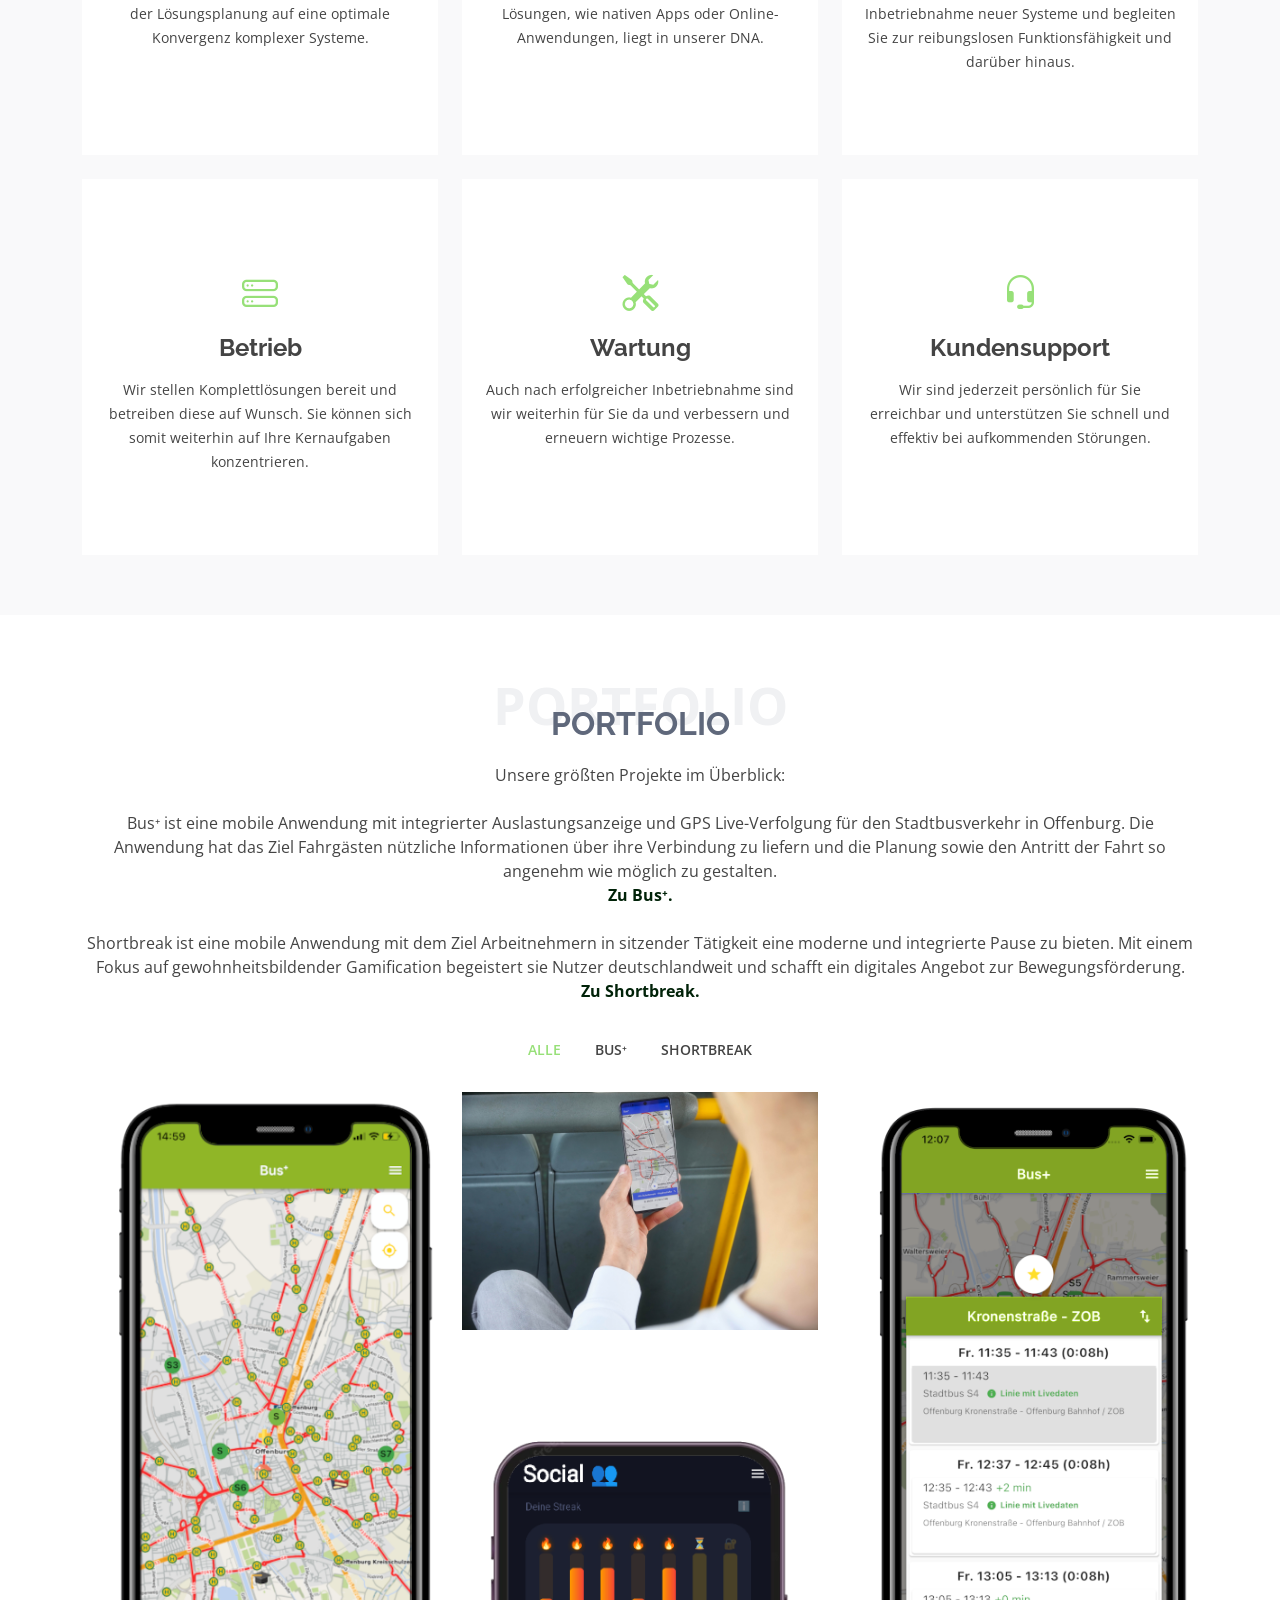
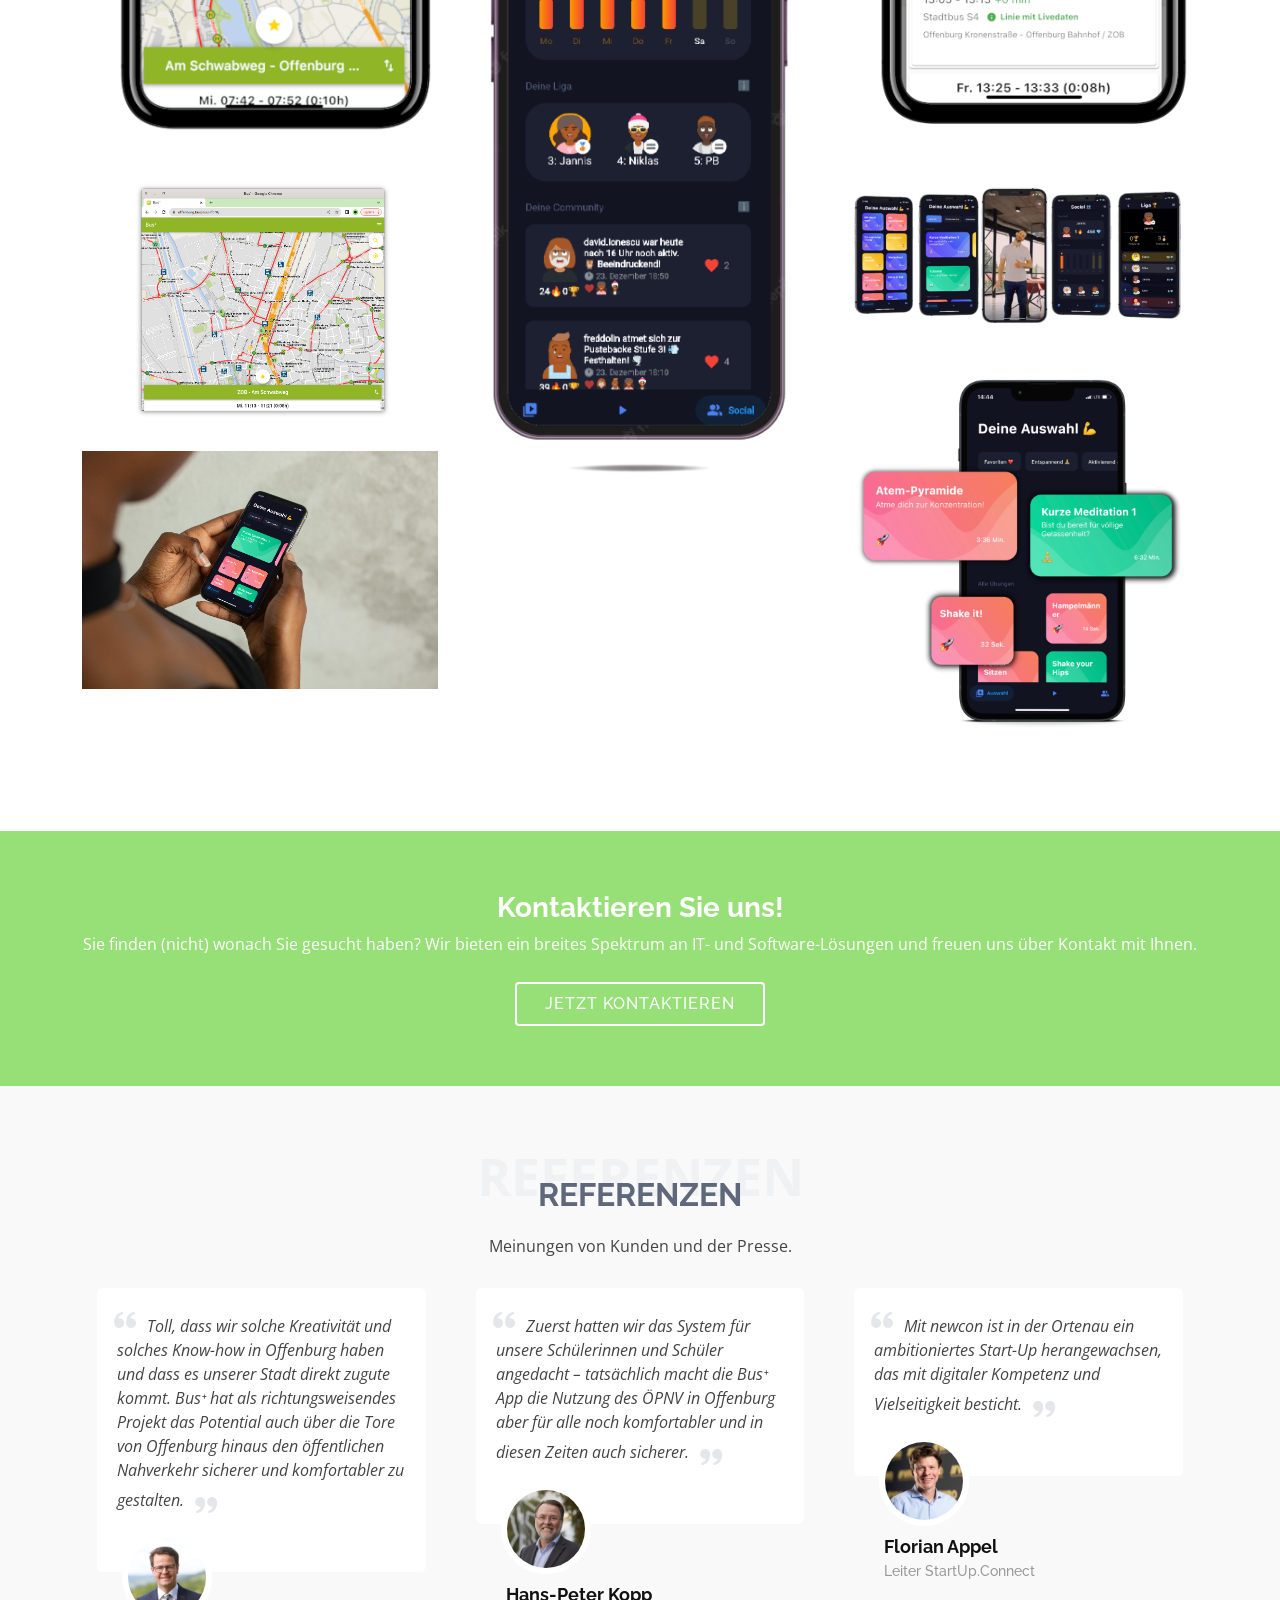
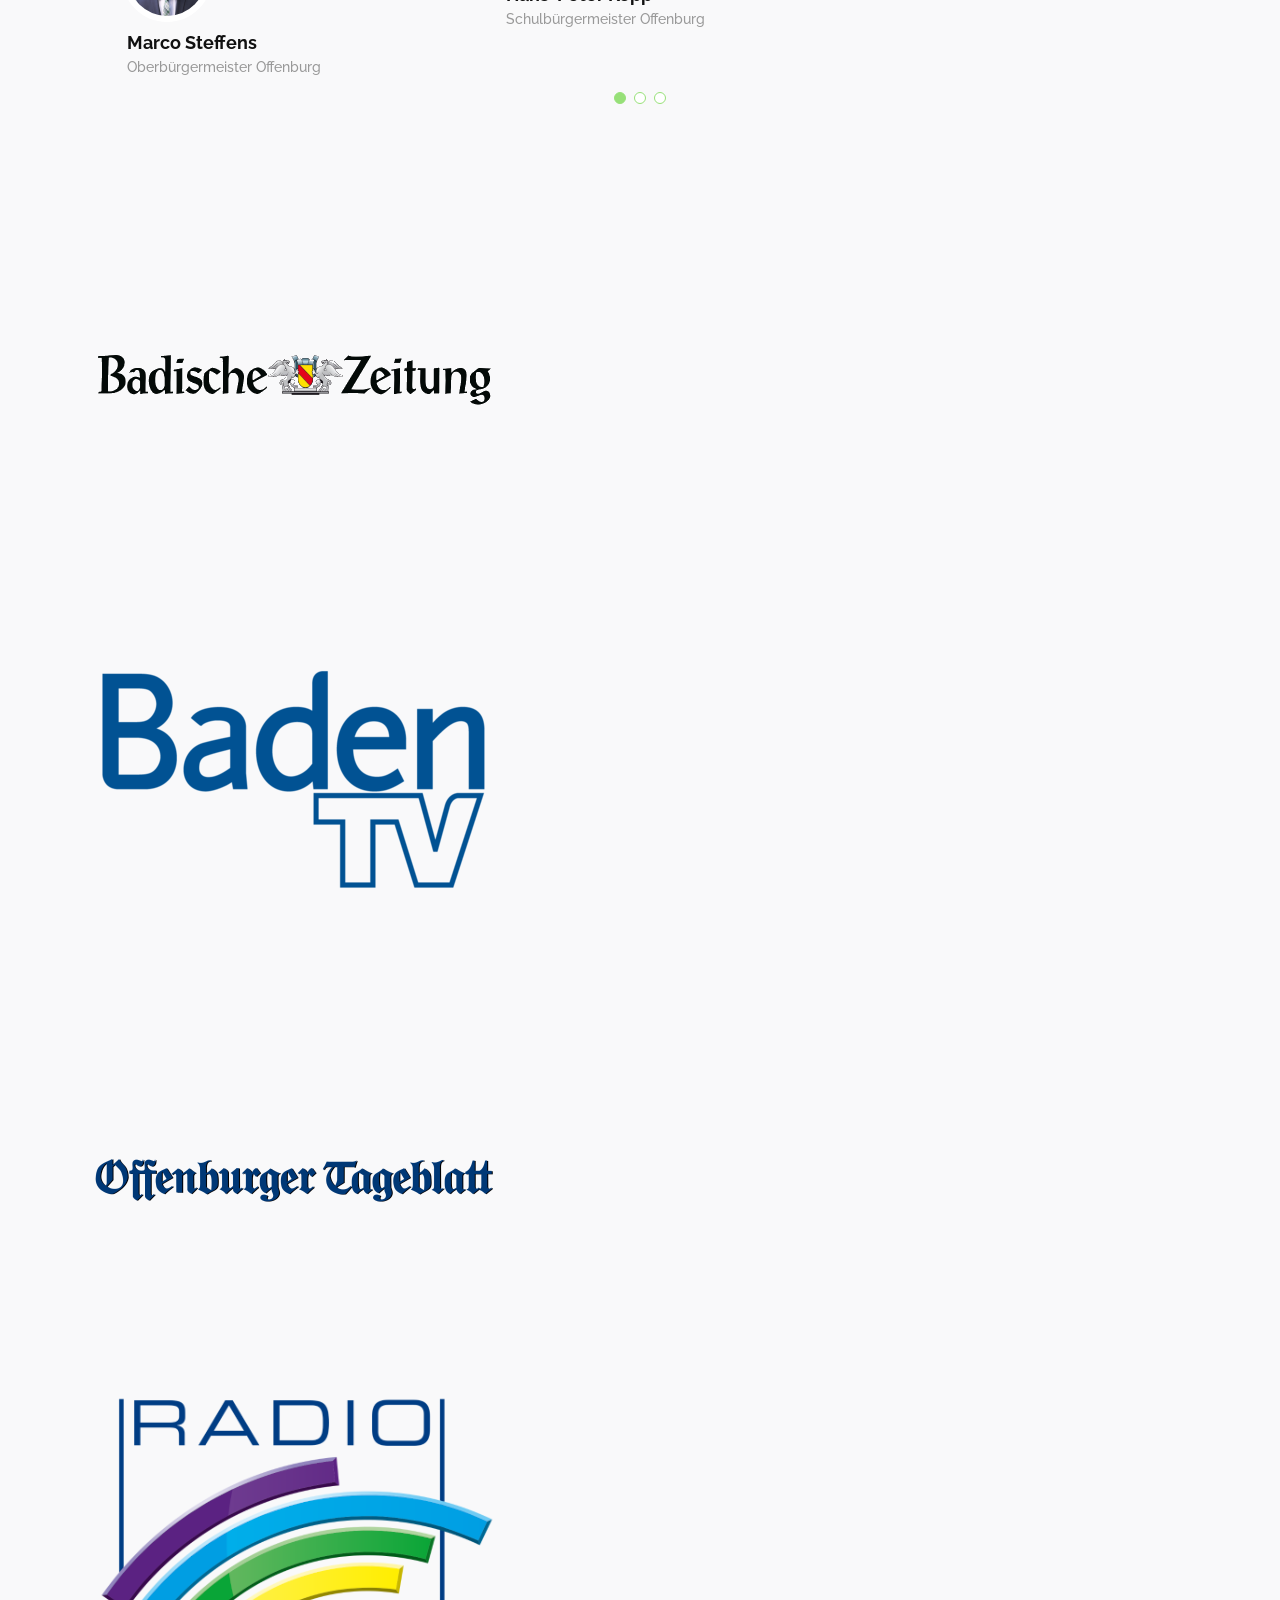
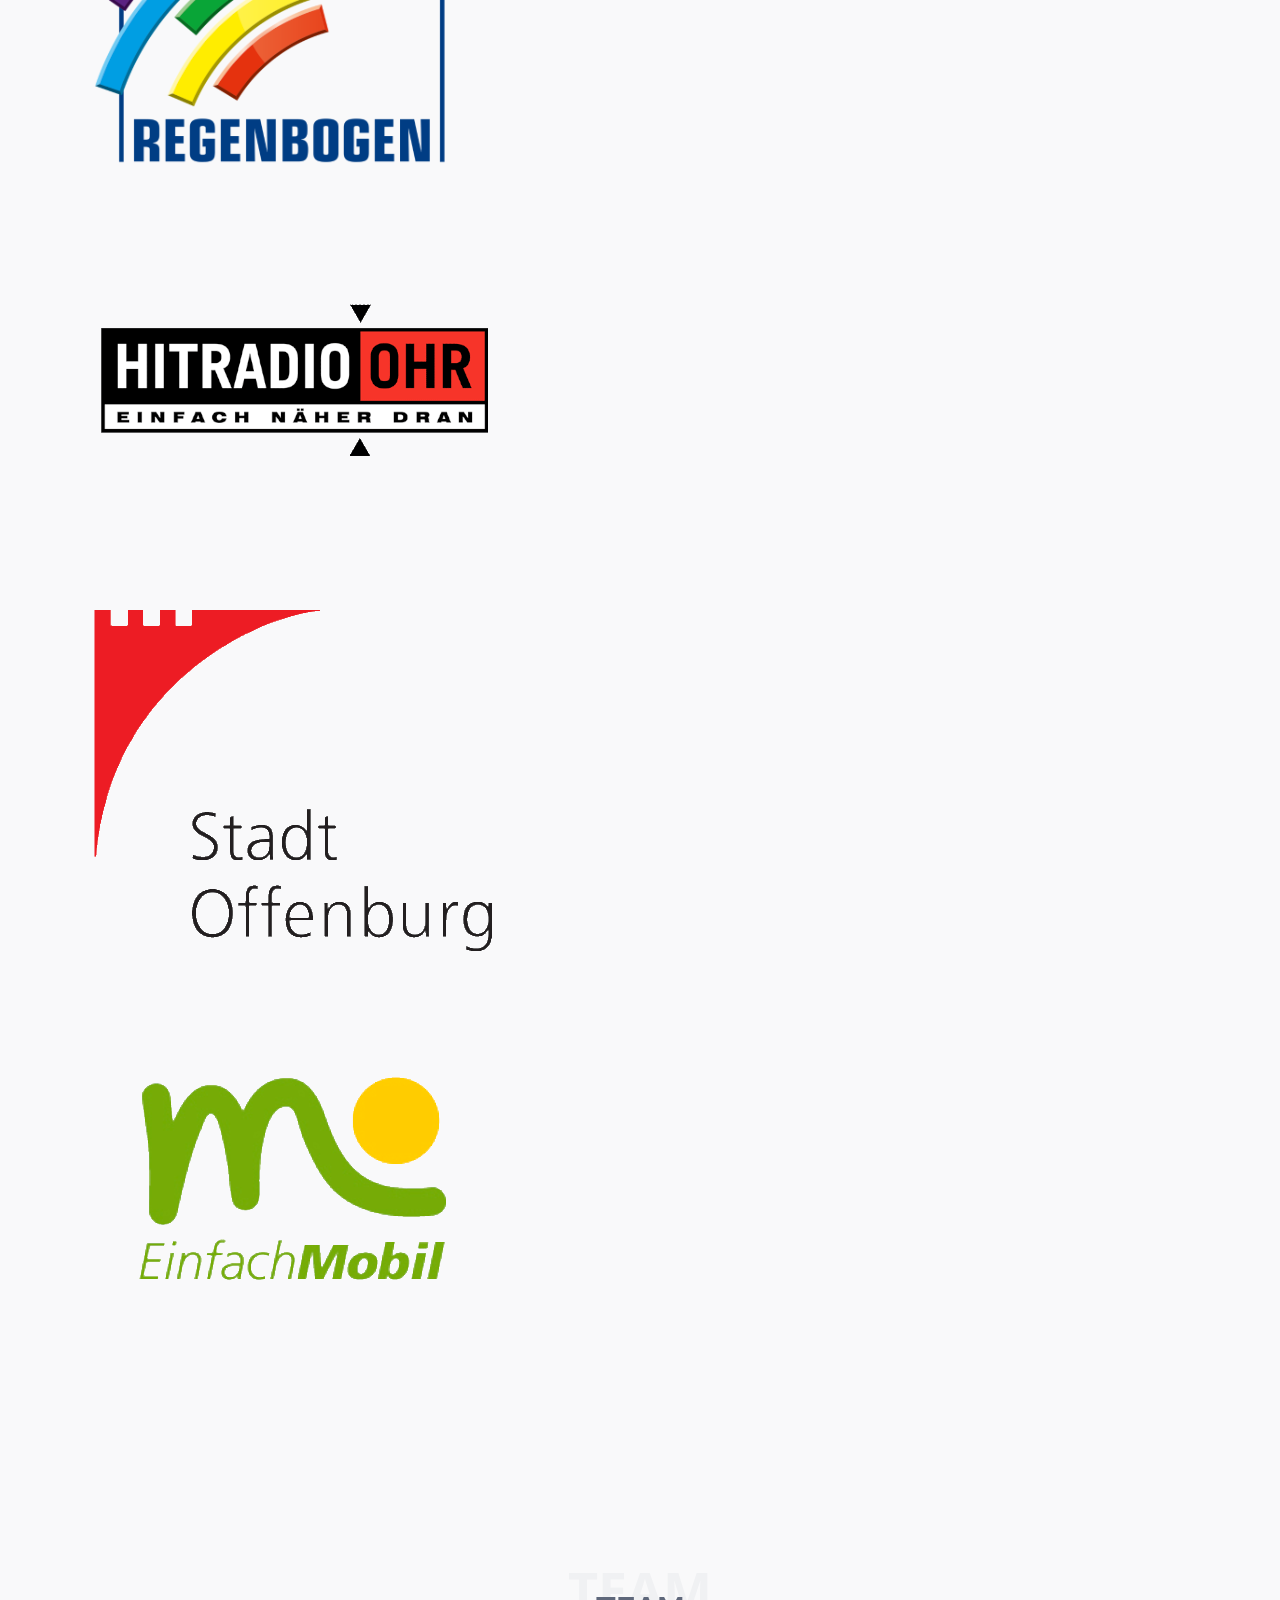
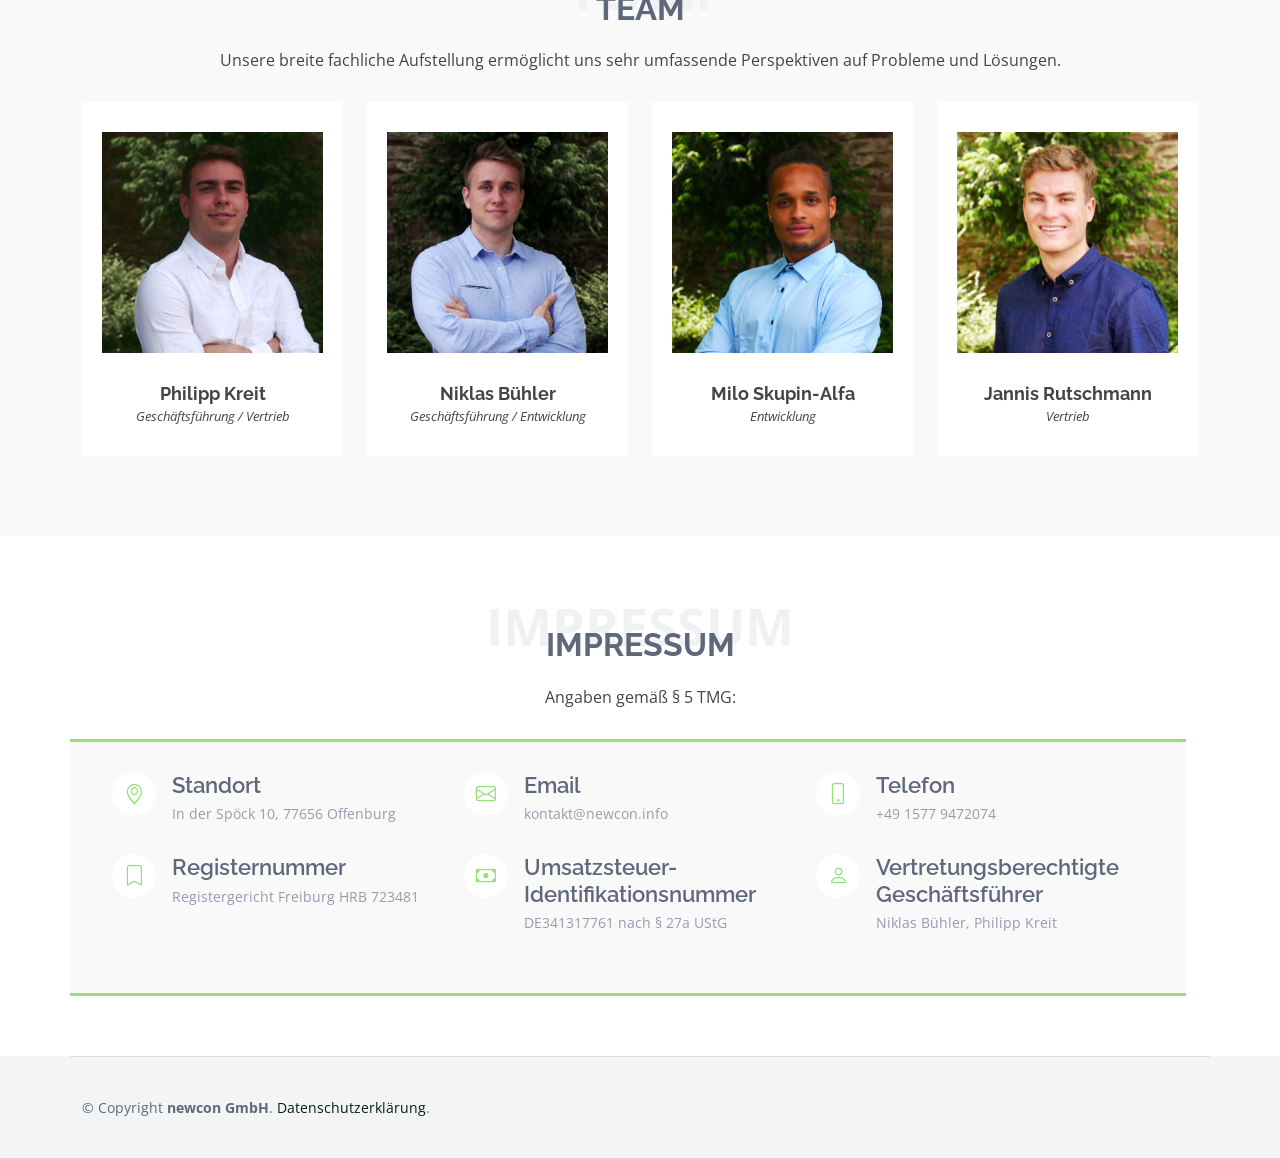
==== commit 3f955064: "Fix typo" ====
--- a/index.html
+++ b/index.html
@@ -117,7 +117,7 @@
           <div class="col-lg-6 pt-4 pt-lg-0 content">
             <h3>Über uns</h3>
             <p class="font-italic">
-              Mit ganzheitlichen Softwarelösungen zum Vorsprung. Unser Kernkompetenz in der Entwicklung von plattformübergreifenden Flutter-Anwendungen macht uns:
+              Mit ganzheitlichen Softwarelösungen zum Vorsprung. Unsere Kernkompetenz in der Entwicklung von plattformübergreifenden Flutter-Anwendungen macht uns:
             </p>
             <ul>
               <li><i class="bi bi-check-circle"></i> Agil</li>
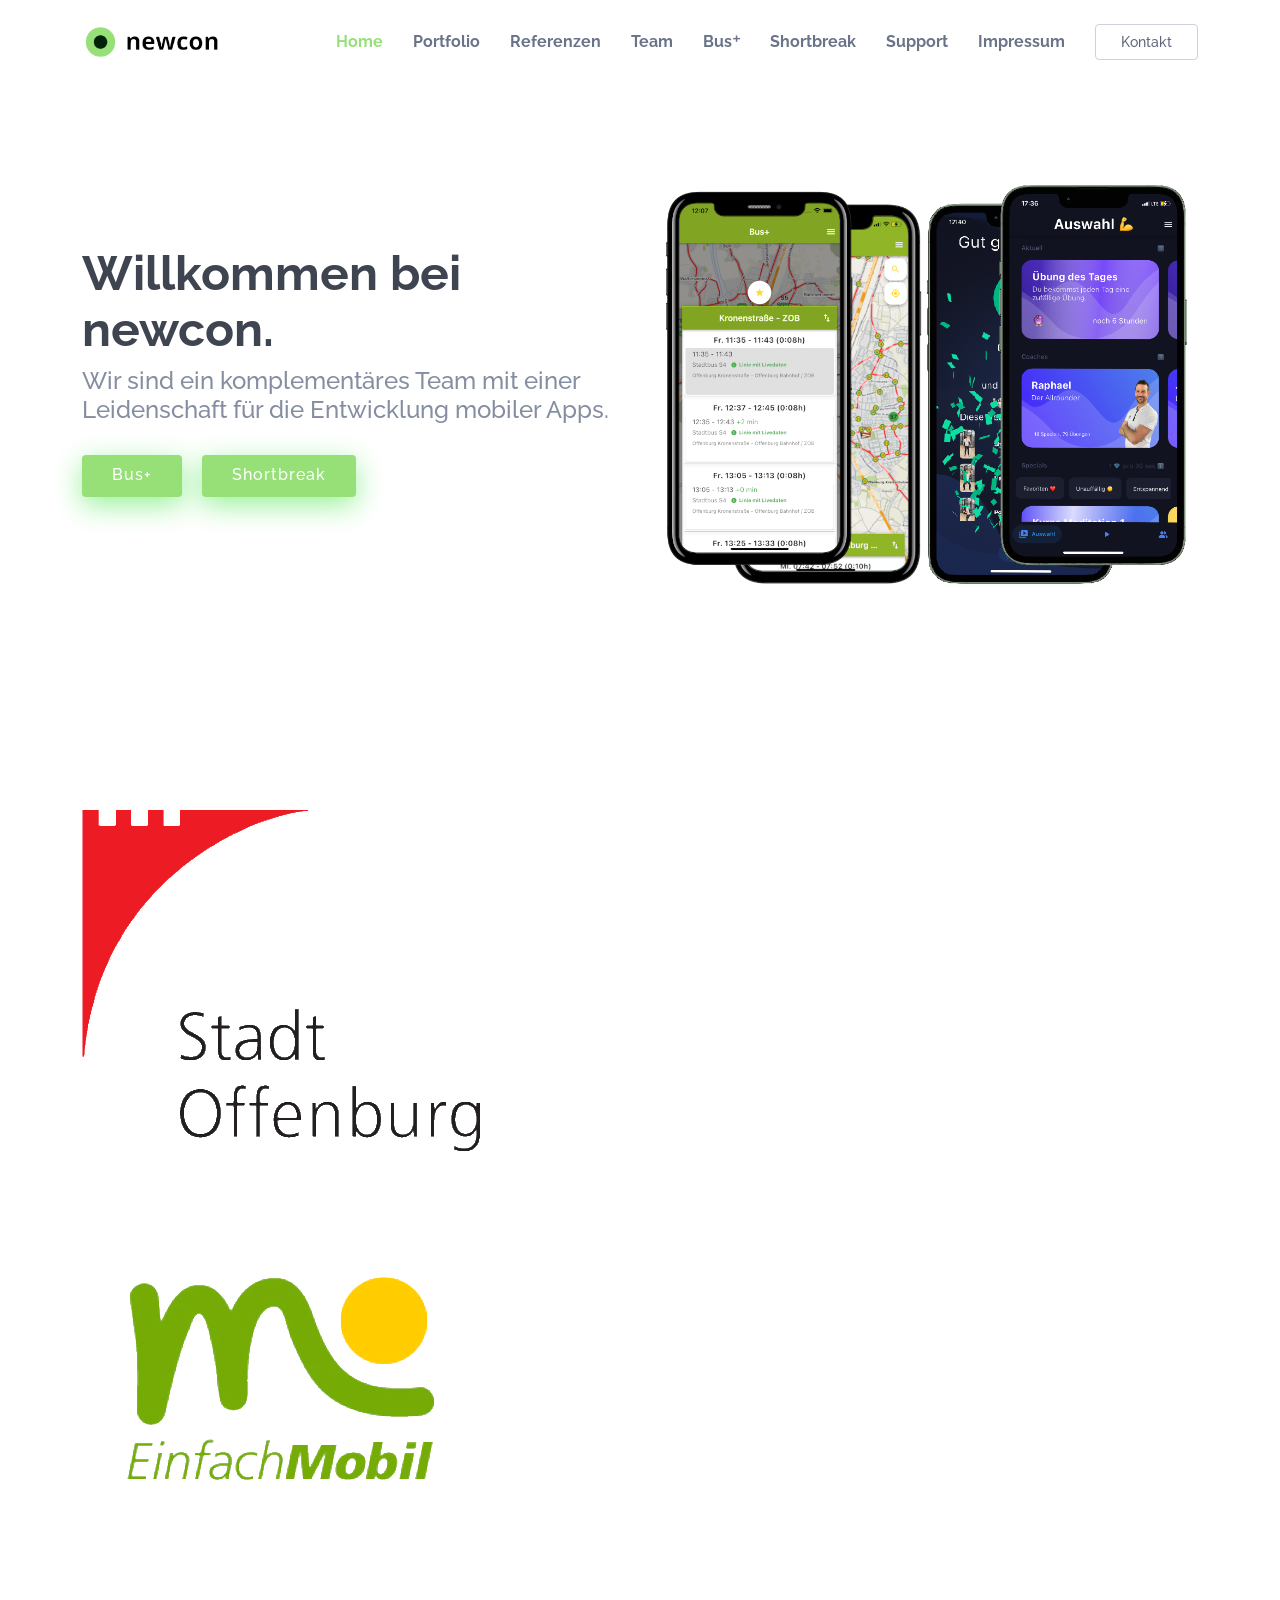
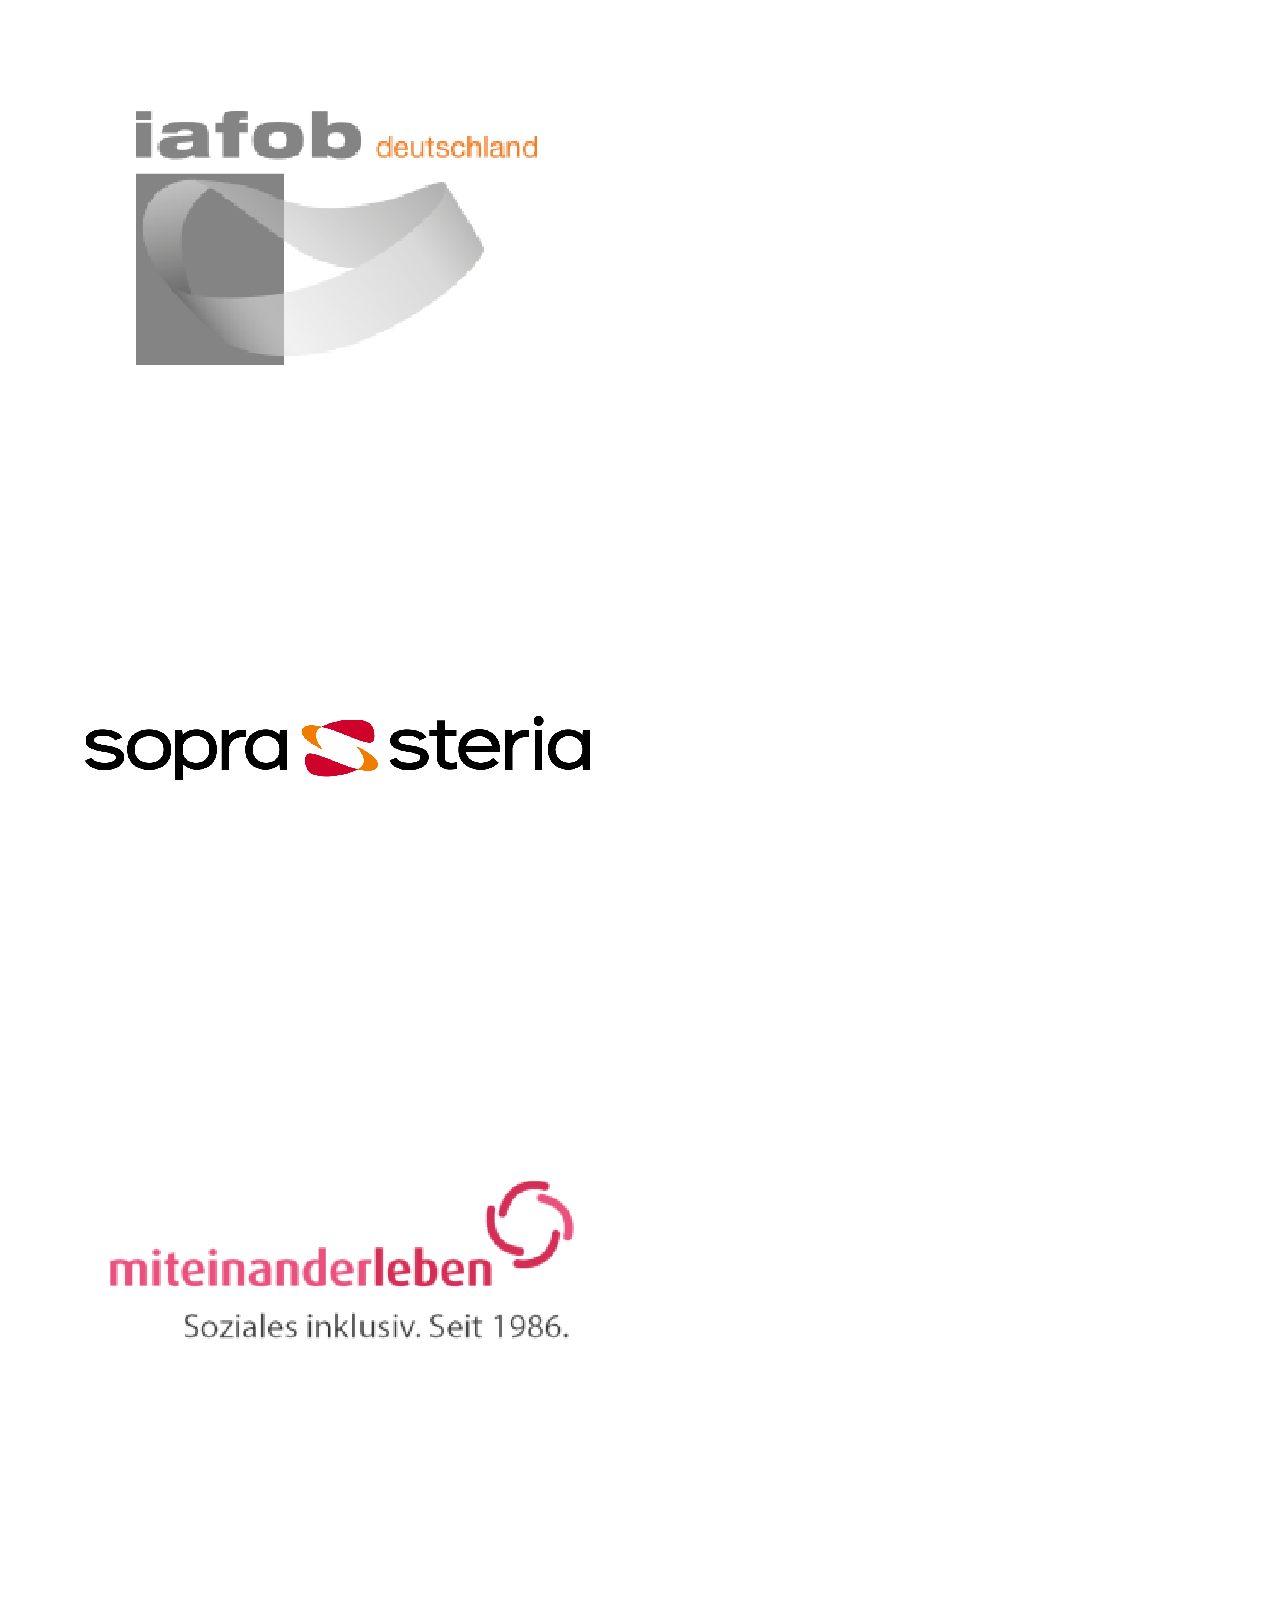
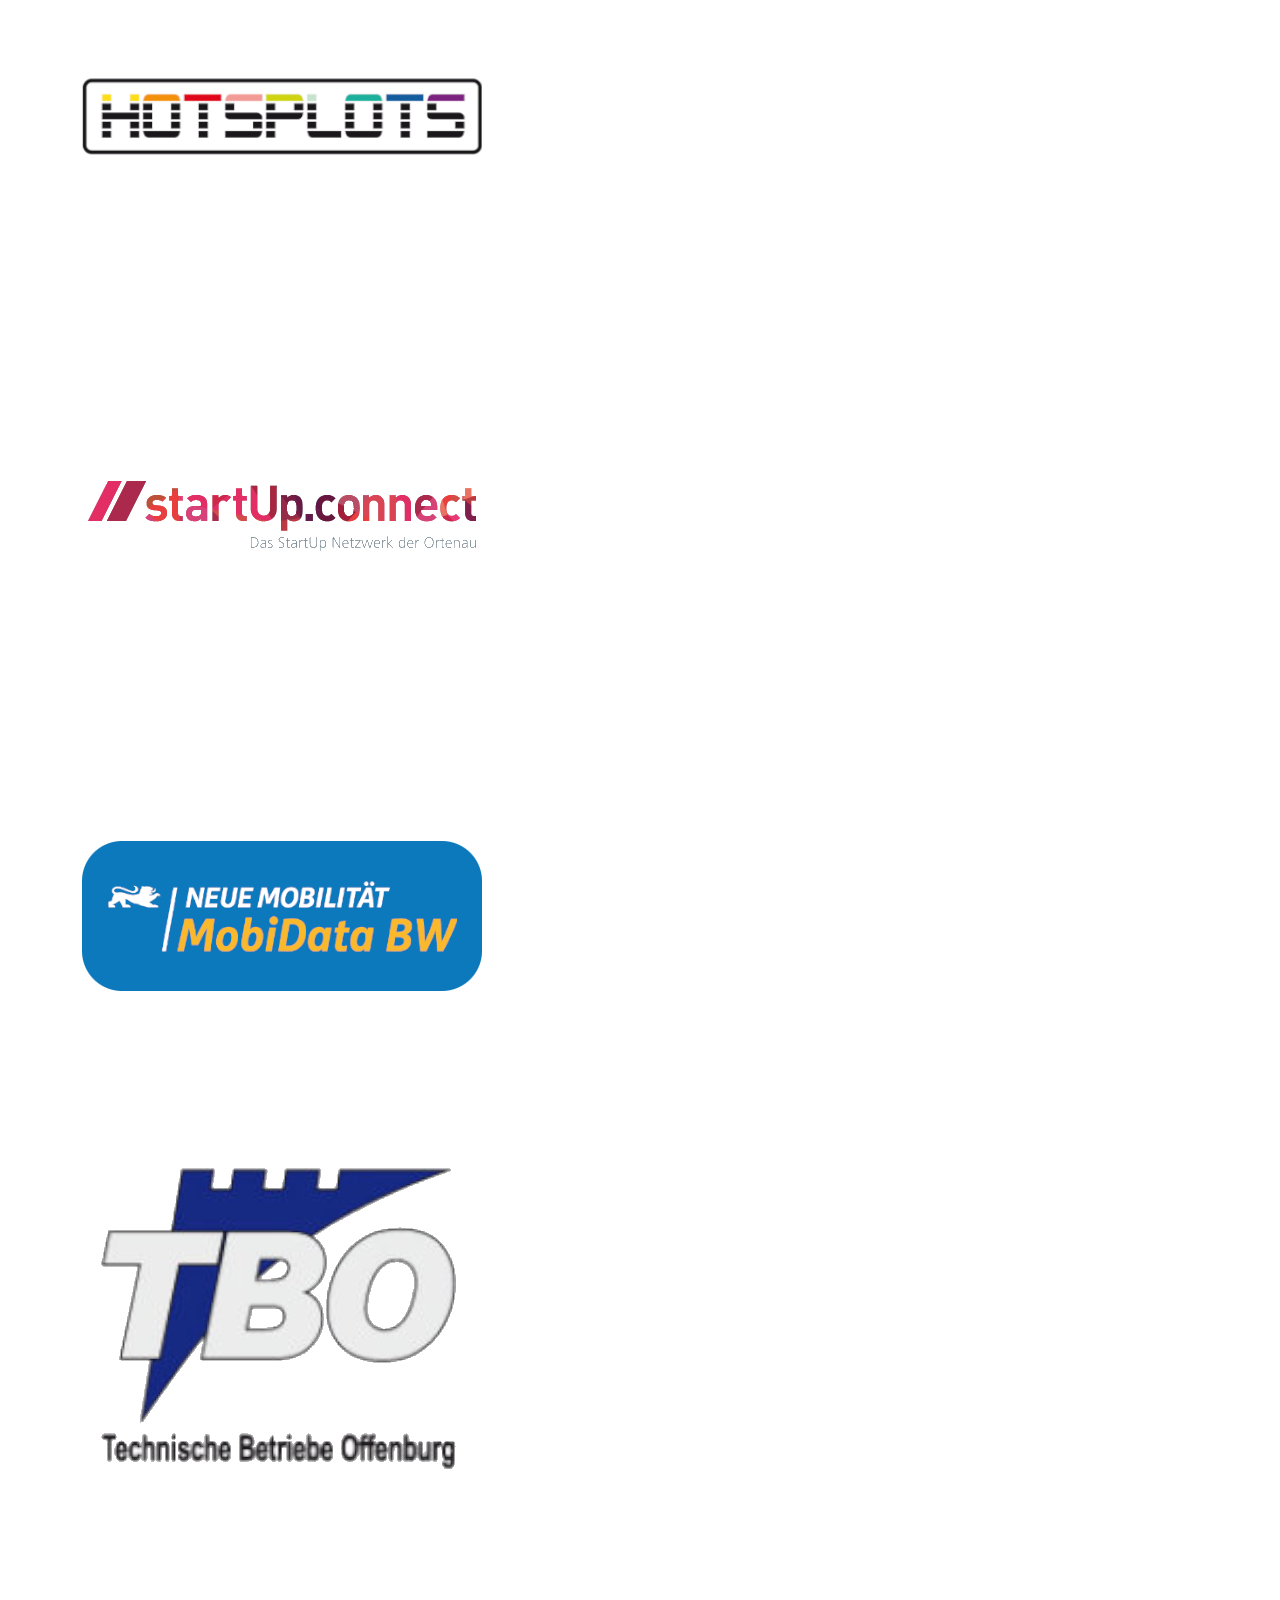
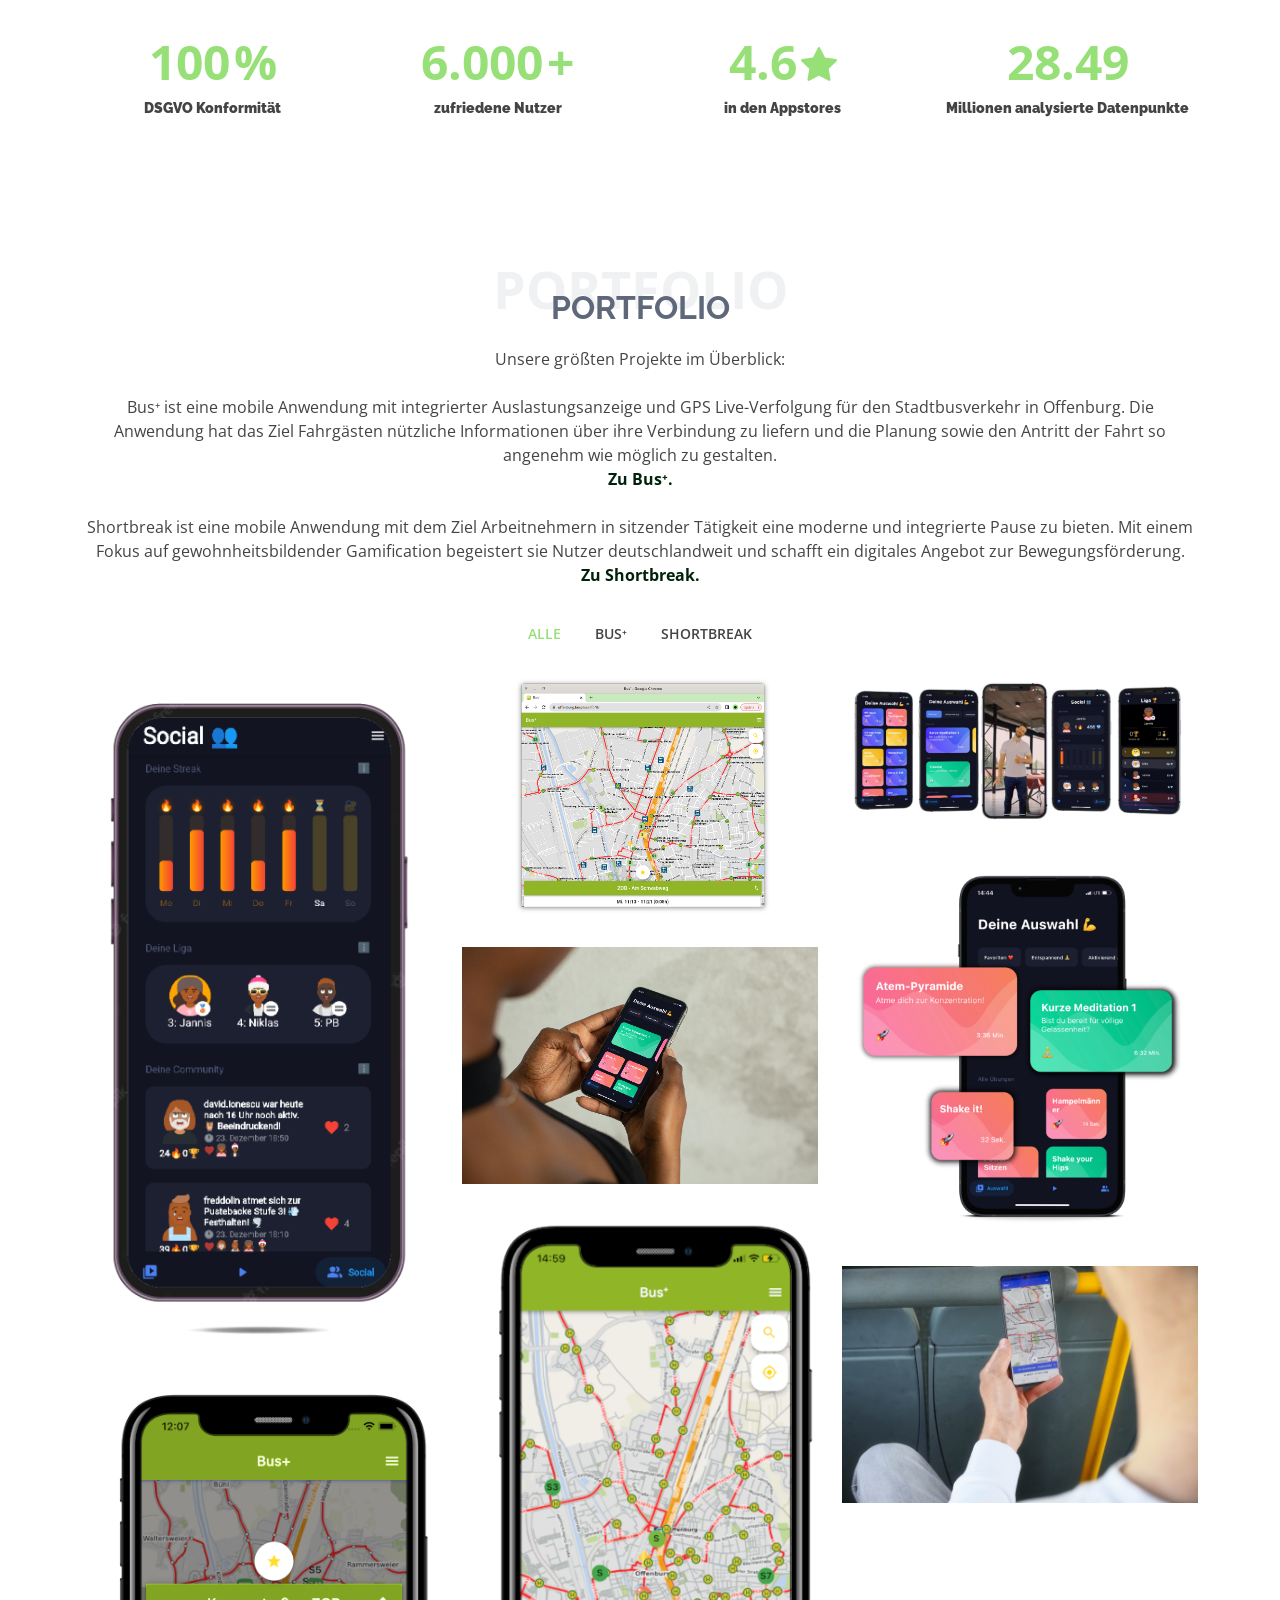
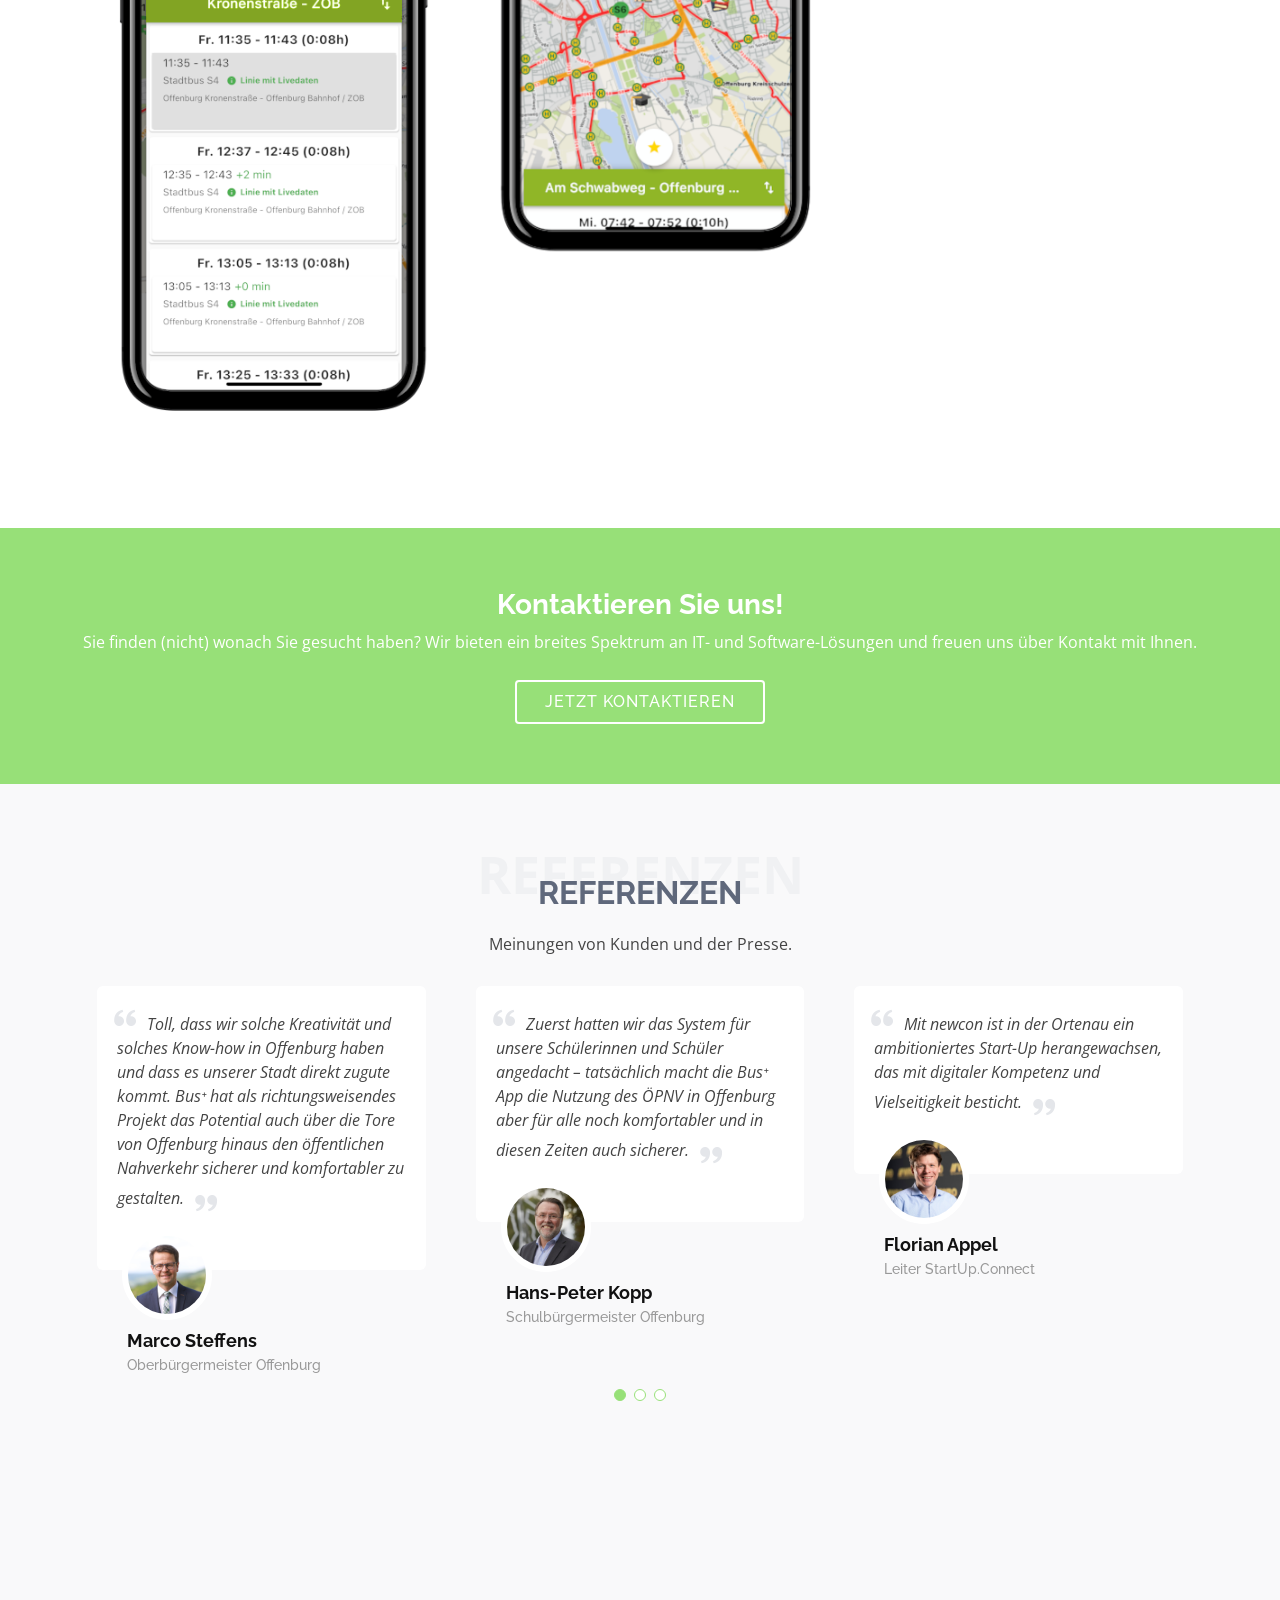
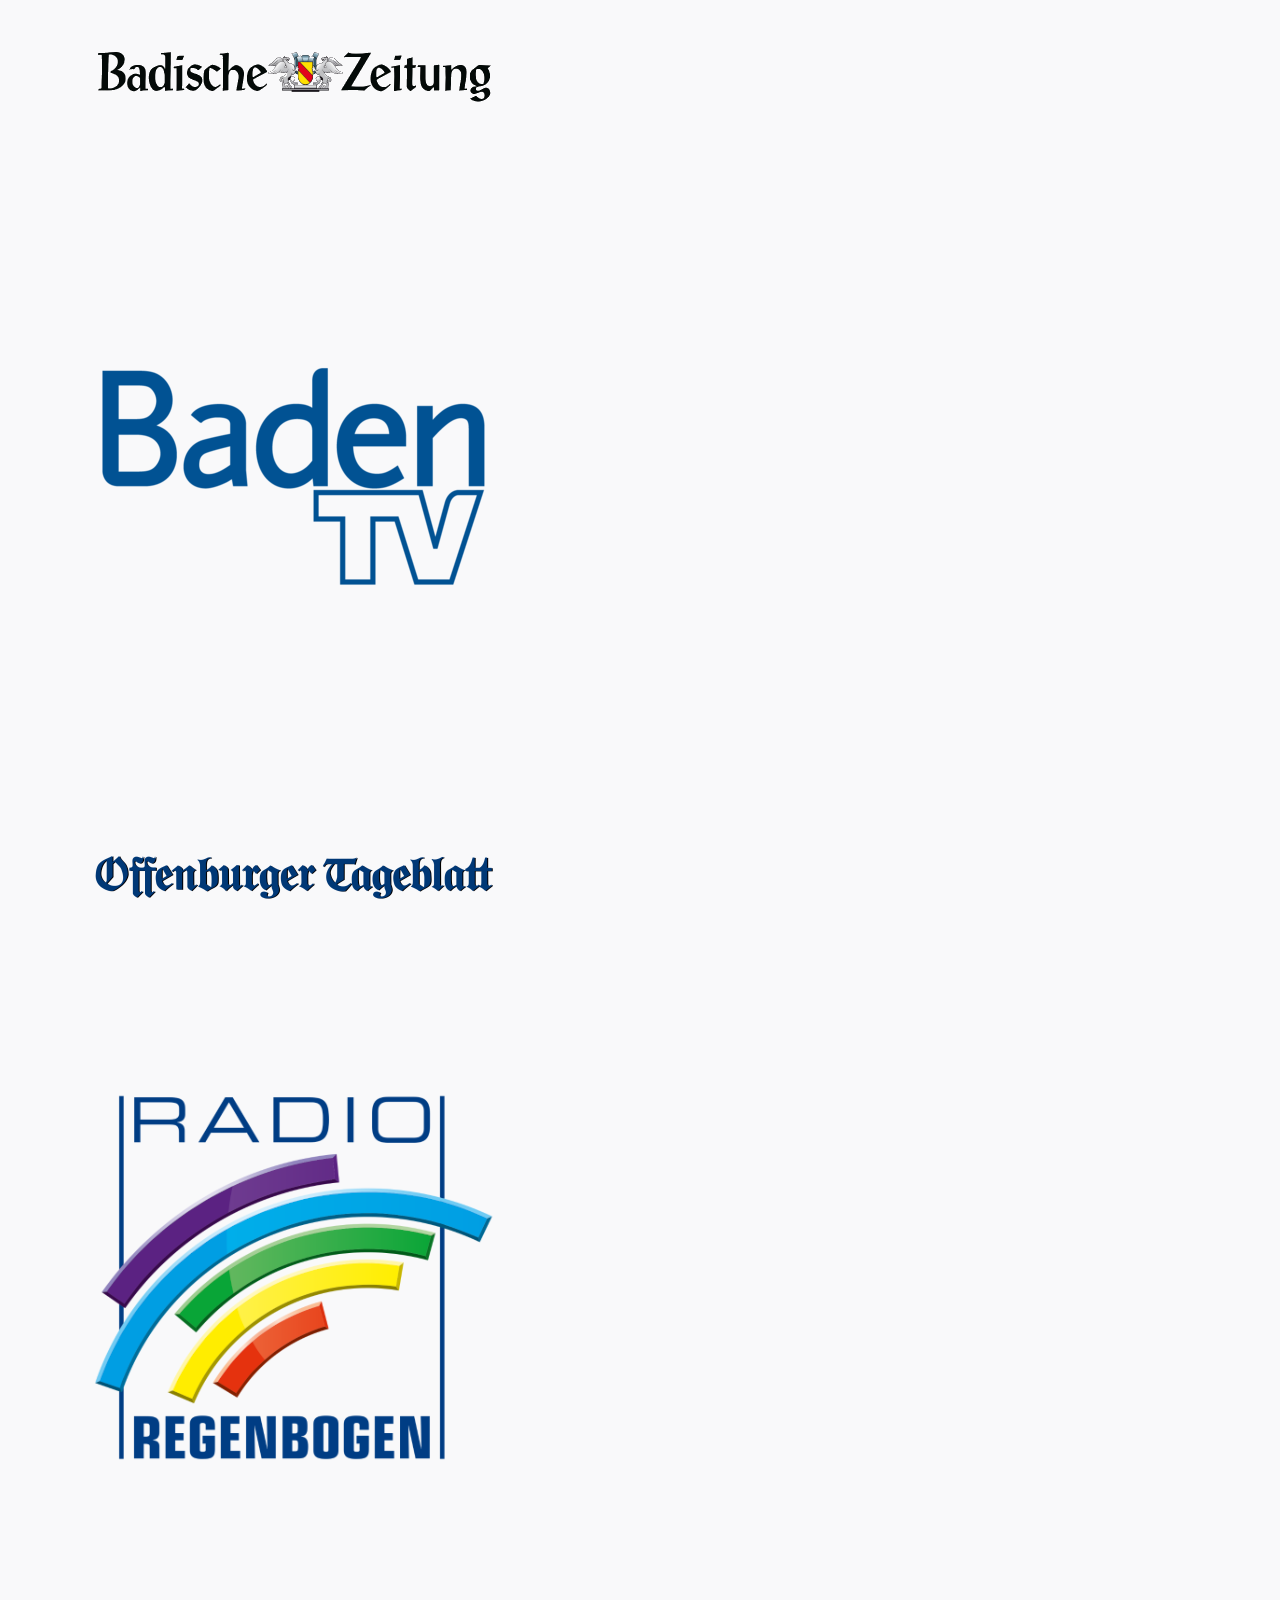
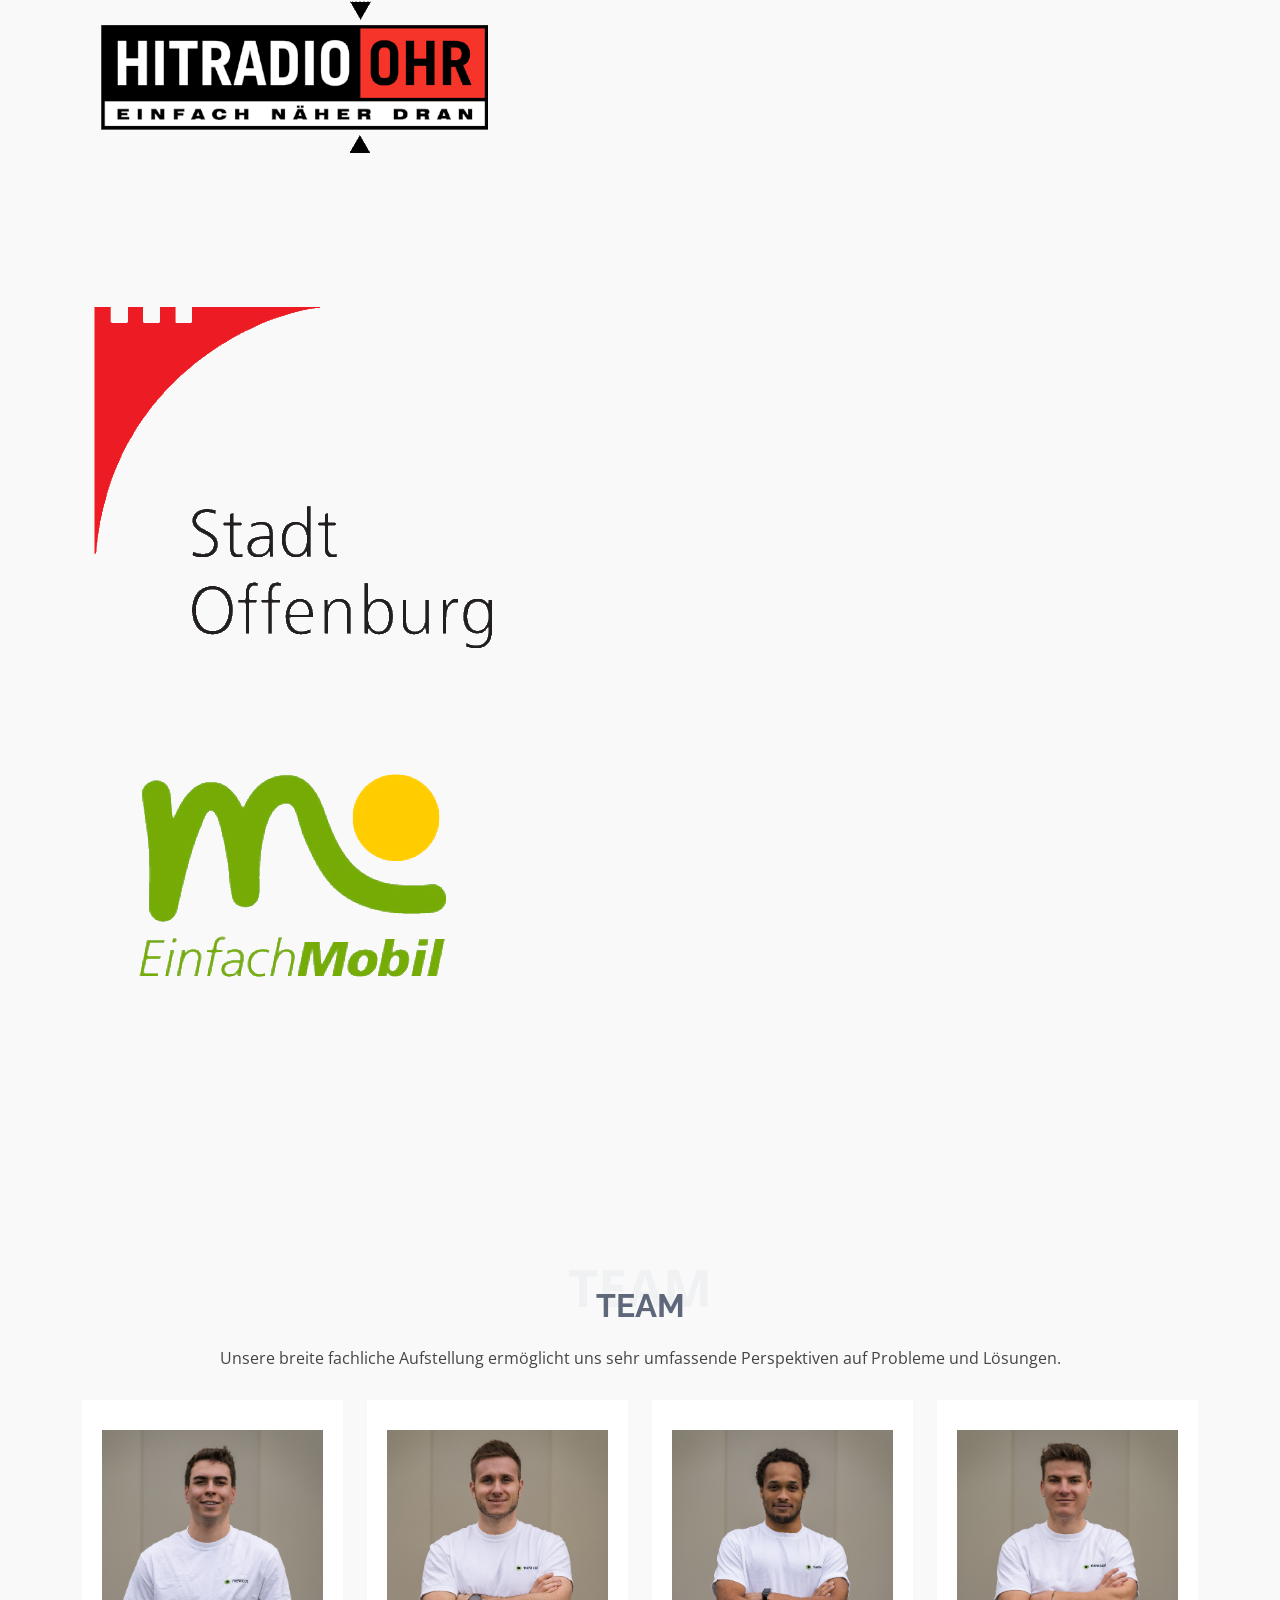
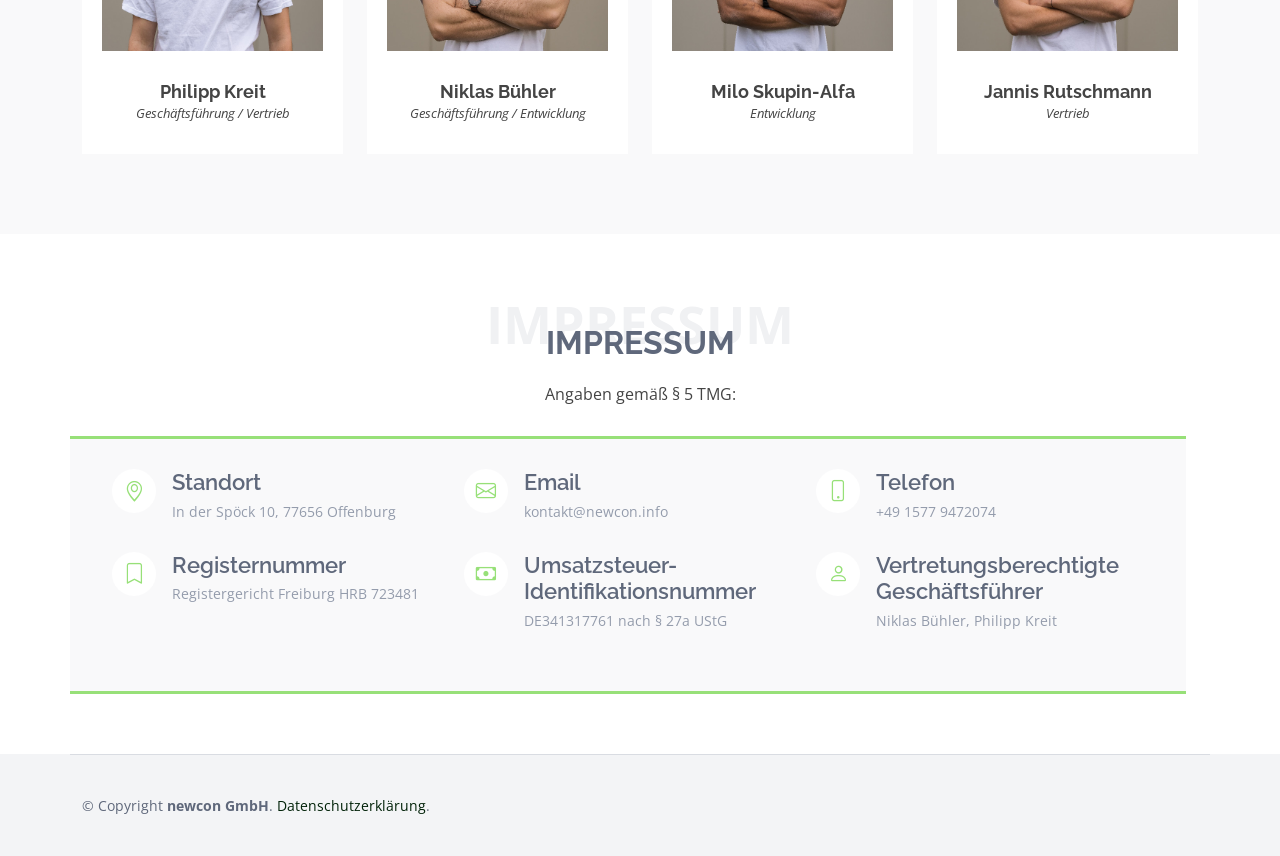
==== commit 03f593f0: "Update landingpage (focus on Shortbreak" ====
--- a/index.html
+++ b/index.html
@@ -50,12 +50,13 @@
       <nav id="navbar" class="navbar">
         <ul>
           <li><a class="nav-link scrollto active" href="#hero">Home</a></li>
-          <li><a class="nav-link scrollto" href="#about">Über uns</a></li>
-          <li><a class="nav-link scrollto" href="#services">Leistungen</a></li>
+		  <!--<li><a class="nav-link scrollto" href="#about">Über uns</a></li>-->
+		  <!--<li><a class="nav-link scrollto" href="#services">Leistungen</a></li>-->
           <li><a class="nav-link scrollto " href="#portfolio">Portfolio</a></li>
           <li><a class="nav-link scrollto" href="#testimonials">Referenzen</a></li>
           <li><a class="nav-link scrollto" href="#team">Team</a></li>
           <li><a class="nav-link" target="_blank" href="https://www.busplus.info">Bus⁺</a></li>
+          <li><a class="nav-link" target="_blank" href="https://www.shortbreak.app">Shortbreak</a></li>
           <!--<li class="dropdown"><a href="#"><span>Produkte</span> <i class="bi bi-chevron-down"></i></a>
             <ul>
               <li><a href="https://www.busplus.info">Bus⁺</a></li>
@@ -78,12 +79,17 @@
     <div class="container">
       <div class="row">
         <div class="col-lg-6 pt-5 pt-lg-0 order-2 order-lg-1 d-flex flex-column justify-content-center">
-          <h1>Grünes Licht für Digitalisierung.</h1>
-          <h2>Wir verleihen Ihnen den nötigen Antrieb für die Digitalisierung.</h2>
+          <h1>Willkommen bei newcon.</h1>
+          <h2>Wir sind ein komplementäres Team mit einer Leidenschaft für die Entwicklung mobiler Apps.</h2>
           <div class="d-flex">
-            <a href="#about" class="btn-get-started scrollto">Los geht's</a>
+            <a href="https://busplus.info" class="btn-busplus scrollto" target="_blank" style="margin-right: 10px;">Bus+</a>
+            <a href="https://shortbreak.app" class="btn-shortbreak scrollto" target="_blank" style="margin-left: 10px;">Shortbreak</a>
+          </div>
+		  <!--<br>
+		  <div class="d-flex">-->
+			  <!--<a href="#about" class="btn-get-started scrollto">Mehr erfahren</a>-->
 			<!--<a href="https://baden-tv-sued.com/wp-content/uploads/2021/03/Bus_App_OG.mp4" class="glightbox btn-watch-video"><i class="bi bi-play-circle"></i><span>Video abspielen</span></a> TODO -->
-          </div>
+		  <!--</div>-->
         </div>
         <div class="col-lg-6 order-1 order-lg-2 hero-img">
           <img src="assets/img/hero-img.png" class="img-fluid animated" alt="">
@@ -98,6 +104,9 @@
 		<section class="customer-logos slider">
 			<div class="slide"><img src="assets/img/partners/offenburg.png"></div>
 			<div class="slide"><img src="assets/img/partners/stadtbus.png"></div>
+			<div class="slide"><img src="assets/img/partners/iafob.png"></div>
+			<div class="slide"><img src="assets/img/partners/sopra-steria.png"></div>
+			<div class="slide"><img src="assets/img/partners/miteinander-leben.png"></div>
 			<!--<div class="slide"><img src="assets/img/partners/sweg.png"></div>-->
 			<div class="slide"><img src="assets/img/partners/hotsplots.png"></div>
 			<div class="slide"><img src="assets/img/partners/startupconnect.png"></div>
@@ -107,7 +116,7 @@
 	</div>
 
     <!-- ======= About Section ======= -->
-    <section id="about" class="about">
+    <!--<section id="about" class="about">
       <div class="container">
 
         <div class="row">
@@ -133,10 +142,11 @@
         </div>
 
       </div>
-    </section><!-- End About Section -->
+	</section>-->
+	<!-- End About Section -->
 
     <!-- ======= Featured Services Section ======= -->
-    <section id="featured-services" class="featured-services">
+    <!--<section id="featured-services" class="featured-services">
       <div class="container">
 
         <div class="row">
@@ -175,7 +185,8 @@
         </div>
 
       </div>
-    </section><!-- End Featured Services Section -->
+	</section>-->
+	<!-- End Featured Services Section -->
 
     <!-- ======= Counts Section ======= -->
     <section id="counts" class="counts" style="margin-top: 50px">
@@ -187,22 +198,22 @@
             <span style="display: inline" data-purecounter-start="0" data-purecounter-end="100" data-purecounter-duration="1" class="purecounter"></span>
             <span style="display: inline">%</span>
 			<p><b>DSGVO Konformität</b></p>
-          </div>
+		  </div>
 
           <div class="col-lg-3 col-6 text-center">
-            <span style="display: inline" data-purecounter-start="0" data-purecounter-end="5.000" data-purecounter-decimals=3 data-purecounter-duration="1" class="purecounter"></span>
+            <span style="display: inline" data-purecounter-start="0" data-purecounter-end="6.000" data-purecounter-decimals=3 data-purecounter-duration="1" class="purecounter">6.000</span>
             <span style="display: inline">+</span>
 			<p><b>zufriedene Nutzer</b></p>
           </div>
 
           <div class="col-lg-3 col-6 text-center">
-            <span style="display: inline" data-purecounter-start="0" data-purecounter-end="4.6" data-purecounter-duration="1" data-purecounter-decimals=1 class="purecounter"></span>
+            <span style="display: inline" data-purecounter-start="0" data-purecounter-end="4.6" data-purecounter-duration="1" data-purecounter-decimals=1 class="purecounter">4.6</span>
             <span style="display: inline"><i class="bx bx-md bi-star-fill"></i></span>
 			<p><b>in den Appstores</b></p>
           </div>
 
           <div class="col-lg-3 col-6 text-center">
-            <span data-purecounter-start="0" data-purecounter-end="28.492568" data-purecounter-duration="1" data-purecounter-decimals=2 class="purecounter"></span>
+            <span data-purecounter-start="0" data-purecounter-end="28.492568" data-purecounter-duration="1" data-purecounter-decimals=2 class="purecounter">28.49</span>
 			<p><b>Millionen analysierte Datenpunkte</b></p>
           </div>
 
@@ -213,7 +224,7 @@
 	<!-- End Counts Section -->
 
     <!-- ======= Services Section ======= -->
-    <section id="services" class="services section-bg">
+    <!--<section id="services" class="services section-bg">
       <div class="container">
 
         <div class="section-title">
@@ -291,7 +302,8 @@
         </div>
 
       </div>
-    </section><!-- End Services Section -->
+	</section>-->
+	<!-- End Services Section -->
 
     <!-- ======= Portfolio Section ======= -->
     <section id="portfolio" class="portfolio">
@@ -327,6 +339,85 @@
         </div>
 
         <div class="row portfolio-container">
+          <!--<div class="col-lg-4 col-md-6 portfolio-item filter-bus">
+            <img src="assets/img/portfolio/busplus/web_onboarding.png" class="img-fluid" alt="">
+            <div class="portfolio-info">
+              <h4>Bus⁺ Onboarding</h4>
+              <p>Im Onboarding Prozess werden Nutzer in die Bus⁺ App eingeführt.</p>
+              <a href="assets/img/portfolio/busplus/web_onboarding.png" data-gallery="portfolioGallery" class="portfolio-lightbox preview-link" title="Bus⁺ Onboarding"><i class="bx bx-plus"></i></a>
+              <a href="https://www.busplus.info" class="details-link" title="Mehr anzeigen"><i class="bx bx-link"></i></a>
+            </div>
+		  </div>-->
+
+          <!--<div class="col-lg-4 col-md-6 portfolio-item filter-bus">
+            <img src="assets/img/portfolio/busplus/web_suche.png" class="img-fluid" alt="">
+            <div class="portfolio-info">
+              <h4>Bus⁺ Suche</h4>
+              <p>Bus⁺ ermöglicht den Nutzern neben der intuitiven Darstellung von Liveinformationen in der Kartenansicht auch das gezielte Suchen nach einzelnen Verbindungen und das Anzeigen von zugehörigen Informationen wie Linienverläufe oder Verspätungen.</p>
+              <a href="assets/img/portfolio/busplus/web_suche.png" data-gallery="portfolioGallery" class="portfolio-lightbox preview-link" title="Bus⁺ Suche"><i class="bx bx-plus"></i></a>
+              <a target="_blank" href="https://www.busplus.info" class="details-link" title="Mehr anzeigen"><i class="bx bx-link"></i></a>
+            </div>
+		  </div>-->
+
+          <div class="col-lg-4 col-md-6 portfolio-item filter-sb">
+            <img src="assets/img/portfolio/shortbreak/social.png" class="img-fluid" alt="">
+            <div class="portfolio-info">
+              <h4>Die Shortbreak App</h4>
+              <p></p>
+              <a href="assets/img/portfolio/shortbreak/social.png" data-gallery="portfolioGallery" class="portfolio-lightbox preview-link" title="Die Shortbreak App"><i class="bx bx-plus"></i></a>
+              <a target="_blank" href="https://www.shortbreak.app" class="details-link" title="Mehr anzeigen"><i class="bx bx-link"></i></a>
+            </div>
+          </div>
+
+          <div class="col-lg-4 col-md-6 portfolio-item filter-bus">
+            <img src="assets/img/portfolio/busplus/webapp.png" class="img-fluid" alt="">
+            <div class="portfolio-info">
+              <h4>Die Bus⁺ Webapp</h4>
+              <p>Bus⁺ ist nicht nur auf Android und iOS Geräten, sondern auch bequem über die Bus⁺ Website zugänglich.</p>
+              <a href="assets/img/portfolio/busplus/webapp.png" data-gallery="portfolioGallery" class="portfolio-lightbox preview-link" title="Bus⁺ Webapp"><i class="bx bx-plus"></i></a>
+              <a target="_blank" href="https://www.busplus.info" class="details-link" title="Mehr anzeigen"><i class="bx bx-link"></i></a>
+            </div>
+          </div>
+
+          <div class="col-lg-4 col-md-6 portfolio-item filter-sb">
+            <img src="assets/img/portfolio/shortbreak/unfold.png" class="img-fluid" alt="">
+            <div class="portfolio-info">
+              <h4>Die Shortbreak App</h4>
+              <p></p>
+              <a href="assets/img/portfolio/shortbreak/unfold.png" data-gallery="portfolioGallery" class="portfolio-lightbox preview-link" title="Die Shortbreak App"><i class="bx bx-plus"></i></a>
+              <a target="_blank" href="https://www.shortbreak.app" class="details-link" title="Mehr anzeigen"><i class="bx bx-link"></i></a>
+            </div>
+          </div>
+
+          <div class="col-lg-4 col-md-6 portfolio-item filter-sb">
+            <img src="assets/img/portfolio/shortbreak/katalog.png" class="img-fluid" alt="">
+            <div class="portfolio-info">
+              <h4>Die Shortbreak App</h4>
+              <p></p>
+              <a href="assets/img/portfolio/shortbreak/katalog.png" data-gallery="portfolioGallery" class="portfolio-lightbox preview-link" title="Die Shortbreak App"><i class="bx bx-plus"></i></a>
+              <a target="_blank" href="https://www.shortbreak.app" class="details-link" title="Mehr anzeigen"><i class="bx bx-link"></i></a>
+            </div>
+          </div>
+
+          <!--<div class="col-lg-4 col-md-6 portfolio-item filter-sb">
+            <img src="assets/img/portfolio/shortbreak/katalog-1.png" class="img-fluid" alt="">
+            <div class="portfolio-info">
+              <h4>Die Shortbreak App</h4>
+              <p></p>
+              <a href="assets/img/portfolio/shortbreak/katalog-1.png" data-gallery="portfolioGallery" class="portfolio-lightbox preview-link" title="Die Shortbreak App"><i class="bx bx-plus"></i></a>
+              <a target="_blank" href="https://www.shortbreak.app" class="details-link" title="Mehr anzeigen"><i class="bx bx-link"></i></a>
+            </div>
+		  </div>-->
+
+          <div class="col-lg-4 col-md-6 portfolio-item filter-sb">
+            <img src="assets/img/portfolio/shortbreak/katalog-2.png" class="img-fluid" alt="">
+            <div class="portfolio-info">
+              <h4>Die Shortbreak App</h4>
+              <p></p>
+              <a href="assets/img/portfolio/shortbreak/katalog-2.png" data-gallery="portfolioGallery" class="portfolio-lightbox preview-link" title="Die Shortbreak App"><i class="bx bx-plus"></i></a>
+              <a target="_blank" href="https://www.shortbreak.app" class="details-link" title="Mehr anzeigen"><i class="bx bx-link"></i></a>
+            </div>
+          </div>
 
           <div class="col-lg-4 col-md-6 portfolio-item filter-bus">
             <img src="assets/img/portfolio/busplus/karte.png" class="img-fluid" alt="">
@@ -378,83 +469,22 @@
             </div>
           </div>
 
-          <!--<div class="col-lg-4 col-md-6 portfolio-item filter-bus">
-            <img src="assets/img/portfolio/busplus/web_onboarding.png" class="img-fluid" alt="">
-            <div class="portfolio-info">
-              <h4>Bus⁺ Onboarding</h4>
-              <p>Im Onboarding Prozess werden Nutzer in die Bus⁺ App eingeführt.</p>
-              <a href="assets/img/portfolio/busplus/web_onboarding.png" data-gallery="portfolioGallery" class="portfolio-lightbox preview-link" title="Bus⁺ Onboarding"><i class="bx bx-plus"></i></a>
-              <a href="https://www.busplus.info" class="details-link" title="Mehr anzeigen"><i class="bx bx-link"></i></a>
-            </div>
-		  </div>-->
-
-          <!--<div class="col-lg-4 col-md-6 portfolio-item filter-bus">
-            <img src="assets/img/portfolio/busplus/web_suche.png" class="img-fluid" alt="">
-            <div class="portfolio-info">
-              <h4>Bus⁺ Suche</h4>
-              <p>Bus⁺ ermöglicht den Nutzern neben der intuitiven Darstellung von Liveinformationen in der Kartenansicht auch das gezielte Suchen nach einzelnen Verbindungen und das Anzeigen von zugehörigen Informationen wie Linienverläufe oder Verspätungen.</p>
-              <a href="assets/img/portfolio/busplus/web_suche.png" data-gallery="portfolioGallery" class="portfolio-lightbox preview-link" title="Bus⁺ Suche"><i class="bx bx-plus"></i></a>
+
+          <div class="col-lg-4 col-md-6 portfolio-item filter-sb">
+			<iframe width="100%" height="100%" src="https://www.youtube.com/embed/6m1ldzaz3z4?si=eMDd5OUf9wZrlFpz" title="YouTube video player" frameborder="0" allow="accelerometer; autoplay; clipboard-write; encrypted-media; gyroscope; picture-in-picture; web-share" allowfullscreen class="img-fluid"></iframe>
+            <div class="portfolio-info">
+              <h4>Shortbreak Vorstellungsvideo</h4>
+              <a href="https://www.youtube.com/watch?v=6m1ldzaz3z4" data-gallery="portfolioGallery" class="portfolio-lightbox preview-link" title="Shortbreak Vorstellungsvideo"><i class="bx bx-plus"></i></a>
+              <a target="_blank" href="https://www.shortbreak.app" class="details-link" title="Mehr anzeigen"><i class="bx bx-link"></i></a>
+            </div>
+          </div>
+
+          <div class="col-lg-4 col-md-6 portfolio-item filter-bus">
+			<iframe width="100%" height="100%" src="https://www.youtube.com/embed/OVuyN4pZlXI?si=jlYZTVeyISAiVik2" title="YouTube video player" frameborder="0" allow="accelerometer; autoplay; clipboard-write; encrypted-media; gyroscope; picture-in-picture; web-share" allowfullscreen class="img-fluid"></iframe>
+            <div class="portfolio-info">
+              <h4>Bus⁺ Vorstellungsvideo</h4>
+              <a href="https://www.youtube.com/watch?v=OVuyN4pZlXI" data-gallery="portfolioGallery" class="portfolio-lightbox preview-link" title="Bus⁺ Vorstellungsvideo"><i class="bx bx-plus"></i></a>
               <a target="_blank" href="https://www.busplus.info" class="details-link" title="Mehr anzeigen"><i class="bx bx-link"></i></a>
-            </div>
-		  </div>-->
-
-          <div class="col-lg-4 col-md-6 portfolio-item filter-sb">
-            <img src="assets/img/portfolio/shortbreak/social.png" class="img-fluid" alt="">
-            <div class="portfolio-info">
-              <h4>Die Shortbreak App</h4>
-              <p></p>
-              <a href="assets/img/portfolio/shortbreak/social.png" data-gallery="portfolioGallery" class="portfolio-lightbox preview-link" title="Die Shortbreak App"><i class="bx bx-plus"></i></a>
-              <a target="_blank" href="https://www.shortbreak.app" class="details-link" title="Mehr anzeigen"><i class="bx bx-link"></i></a>
-            </div>
-          </div>
-
-          <div class="col-lg-4 col-md-6 portfolio-item filter-bus">
-            <img src="assets/img/portfolio/busplus/webapp.png" class="img-fluid" alt="">
-            <div class="portfolio-info">
-              <h4>Die Bus⁺ Webapp</h4>
-              <p>Bus⁺ ist nicht nur auf Android und iOS Geräten, sondern auch bequem über die Bus⁺ Website zugänglich.</p>
-              <a href="assets/img/portfolio/busplus/webapp.png" data-gallery="portfolioGallery" class="portfolio-lightbox preview-link" title="Bus⁺ Webapp"><i class="bx bx-plus"></i></a>
-              <a target="_blank" href="https://www.busplus.info" class="details-link" title="Mehr anzeigen"><i class="bx bx-link"></i></a>
-            </div>
-          </div>
-
-          <div class="col-lg-4 col-md-6 portfolio-item filter-sb">
-            <img src="assets/img/portfolio/shortbreak/unfold.png" class="img-fluid" alt="">
-            <div class="portfolio-info">
-              <h4>Die Shortbreak App</h4>
-              <p></p>
-              <a href="assets/img/portfolio/shortbreak/unfold.png" data-gallery="portfolioGallery" class="portfolio-lightbox preview-link" title="Die Shortbreak App"><i class="bx bx-plus"></i></a>
-              <a target="_blank" href="https://www.shortbreak.app" class="details-link" title="Mehr anzeigen"><i class="bx bx-link"></i></a>
-            </div>
-          </div>
-
-          <div class="col-lg-4 col-md-6 portfolio-item filter-sb">
-            <img src="assets/img/portfolio/shortbreak/katalog.png" class="img-fluid" alt="">
-            <div class="portfolio-info">
-              <h4>Die Shortbreak App</h4>
-              <p></p>
-              <a href="assets/img/portfolio/shortbreak/katalog.png" data-gallery="portfolioGallery" class="portfolio-lightbox preview-link" title="Die Shortbreak App"><i class="bx bx-plus"></i></a>
-              <a target="_blank" href="https://www.shortbreak.app" class="details-link" title="Mehr anzeigen"><i class="bx bx-link"></i></a>
-            </div>
-          </div>
-
-          <!--<div class="col-lg-4 col-md-6 portfolio-item filter-sb">
-            <img src="assets/img/portfolio/shortbreak/katalog-1.png" class="img-fluid" alt="">
-            <div class="portfolio-info">
-              <h4>Die Shortbreak App</h4>
-              <p></p>
-              <a href="assets/img/portfolio/shortbreak/katalog-1.png" data-gallery="portfolioGallery" class="portfolio-lightbox preview-link" title="Die Shortbreak App"><i class="bx bx-plus"></i></a>
-              <a target="_blank" href="https://www.shortbreak.app" class="details-link" title="Mehr anzeigen"><i class="bx bx-link"></i></a>
-            </div>
-		  </div>-->
-
-          <div class="col-lg-4 col-md-6 portfolio-item filter-sb">
-            <img src="assets/img/portfolio/shortbreak/katalog-2.png" class="img-fluid" alt="">
-            <div class="portfolio-info">
-              <h4>Die Shortbreak App</h4>
-              <p></p>
-              <a href="assets/img/portfolio/shortbreak/katalog-2.png" data-gallery="portfolioGallery" class="portfolio-lightbox preview-link" title="Die Shortbreak App"><i class="bx bx-plus"></i></a>
-              <a target="_blank" href="https://www.shortbreak.app" class="details-link" title="Mehr anzeigen"><i class="bx bx-link"></i></a>
             </div>
           </div>
 
--- a/assets/css/style.css
+++ b/assets/css/style.css
@@ -365,6 +365,36 @@
   box-shadow: 0 8px 28px rgba(22, 223, 26, 0.45);
 }
 
+#hero .btn-busplus {
+  font-family: "Raleway", sans-serif;
+  font-weight: 500;
+  font-size: 16px;
+  letter-spacing: 1px;
+  display: inline-block;
+  padding: 8px 30px 10px 30px;
+  border-radius: 4px;
+  transition: 0.5s;
+  color: #fff;
+  background: #97e078;
+  box-shadow: 0 8px 28px rgba(22, 223, 26, 0.45);
+}
+
+#hero .btn-shortbreak {
+  font-family: "Raleway", sans-serif;
+  font-weight: 500;
+  font-size: 16px;
+  letter-spacing: 1px;
+  display: inline-block;
+  padding: 8px 30px 10px 30px;
+  border-radius: 4px;
+  transition: 0.5s;
+  color: #fff;
+  background: #97e078;
+  box-shadow: 0 8px 28px rgba(22, 223, 26, 0.45);
+  /*background: #4234F8;
+  box-shadow: 0 8px 28px rgba(66, 52, 248, 1);*/
+}
+
 #hero .btn-get-started:hover {
   background: #77d858;
   box-shadow: 0 8px 28px rgba(30, 250, 50, 0.45);
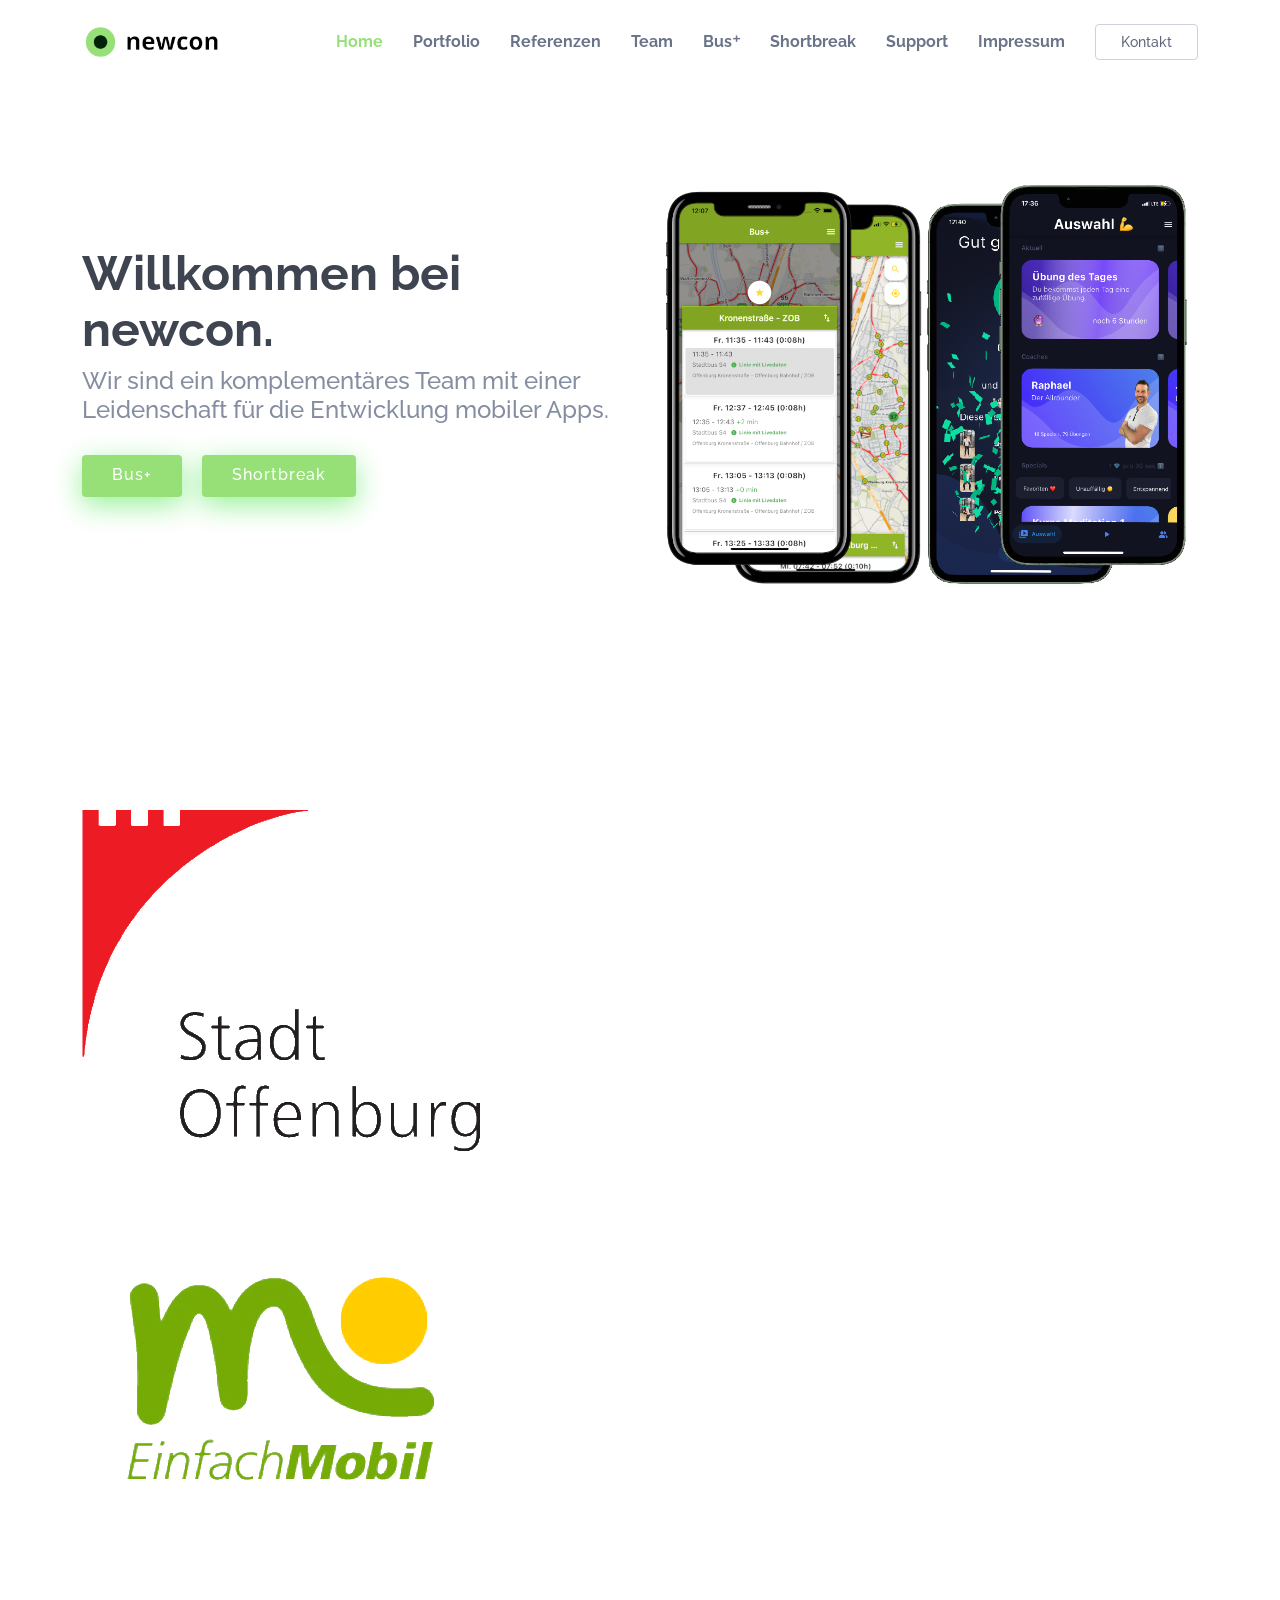
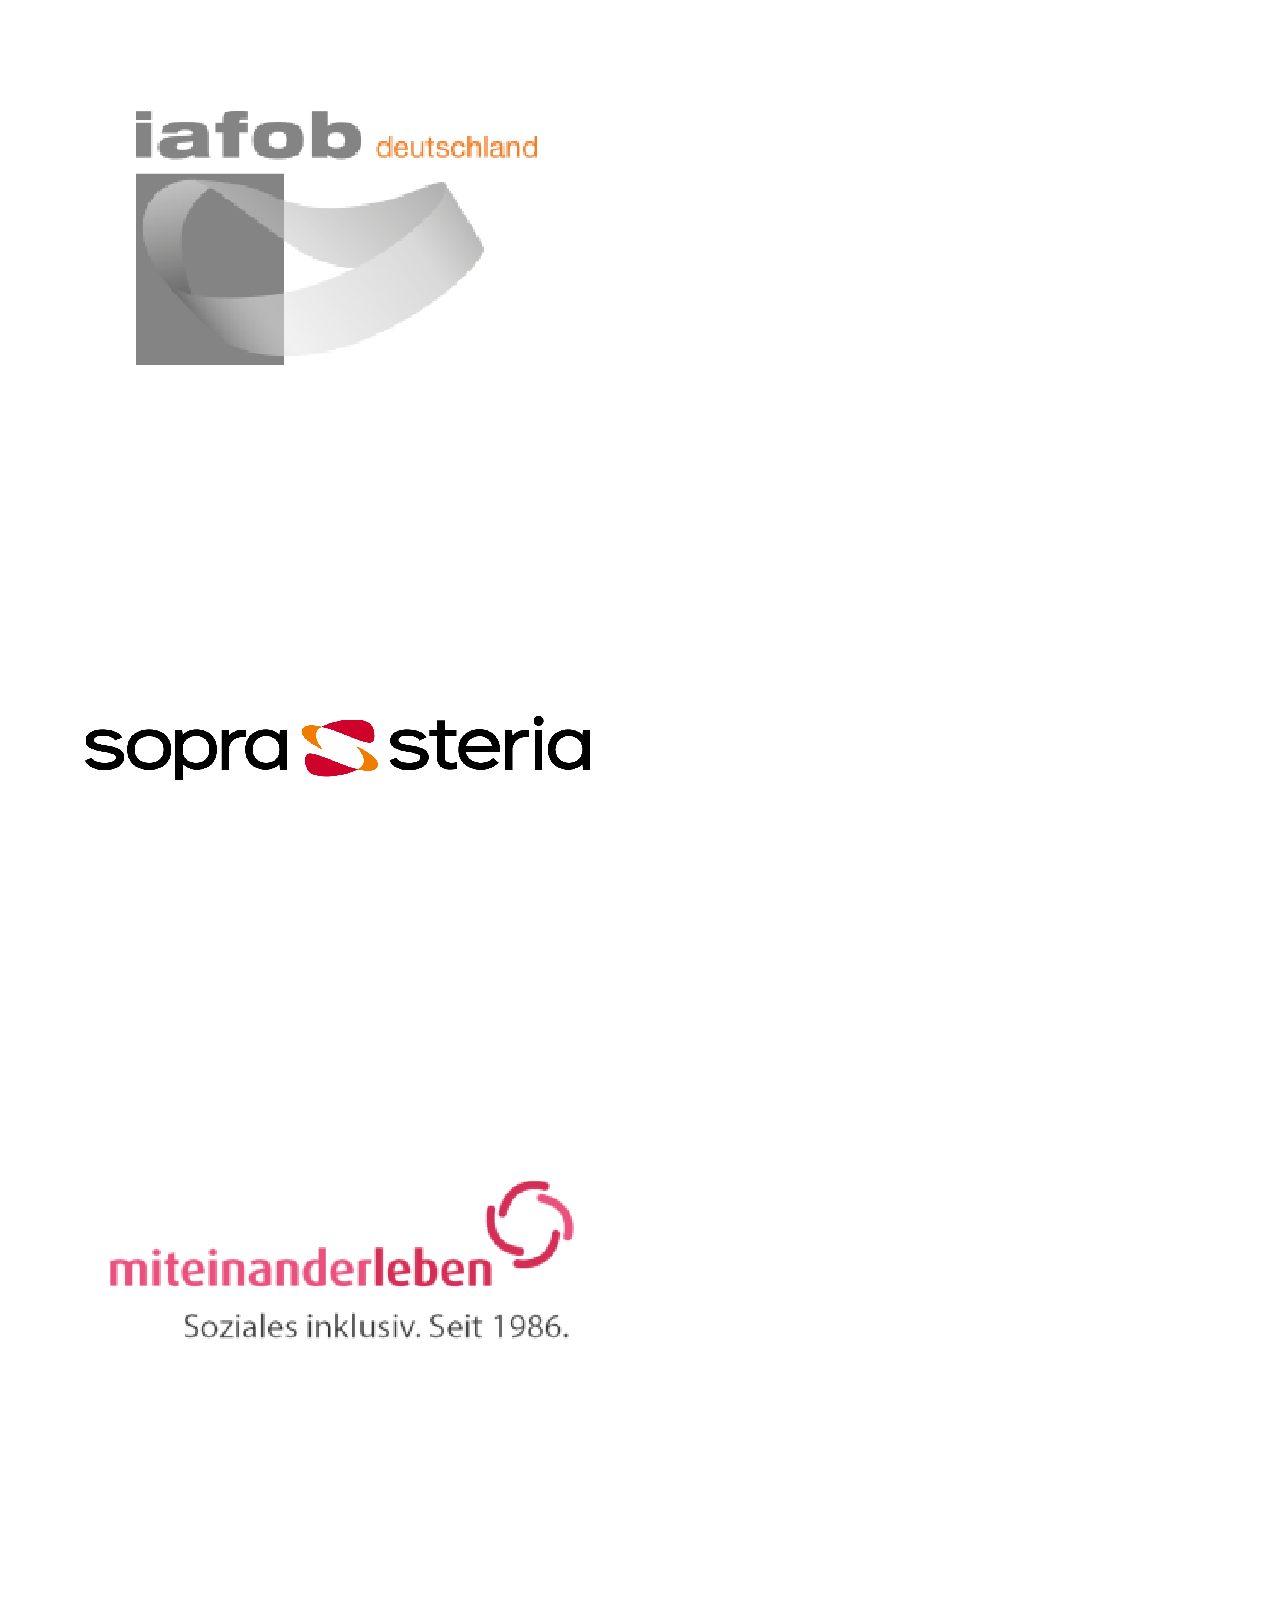
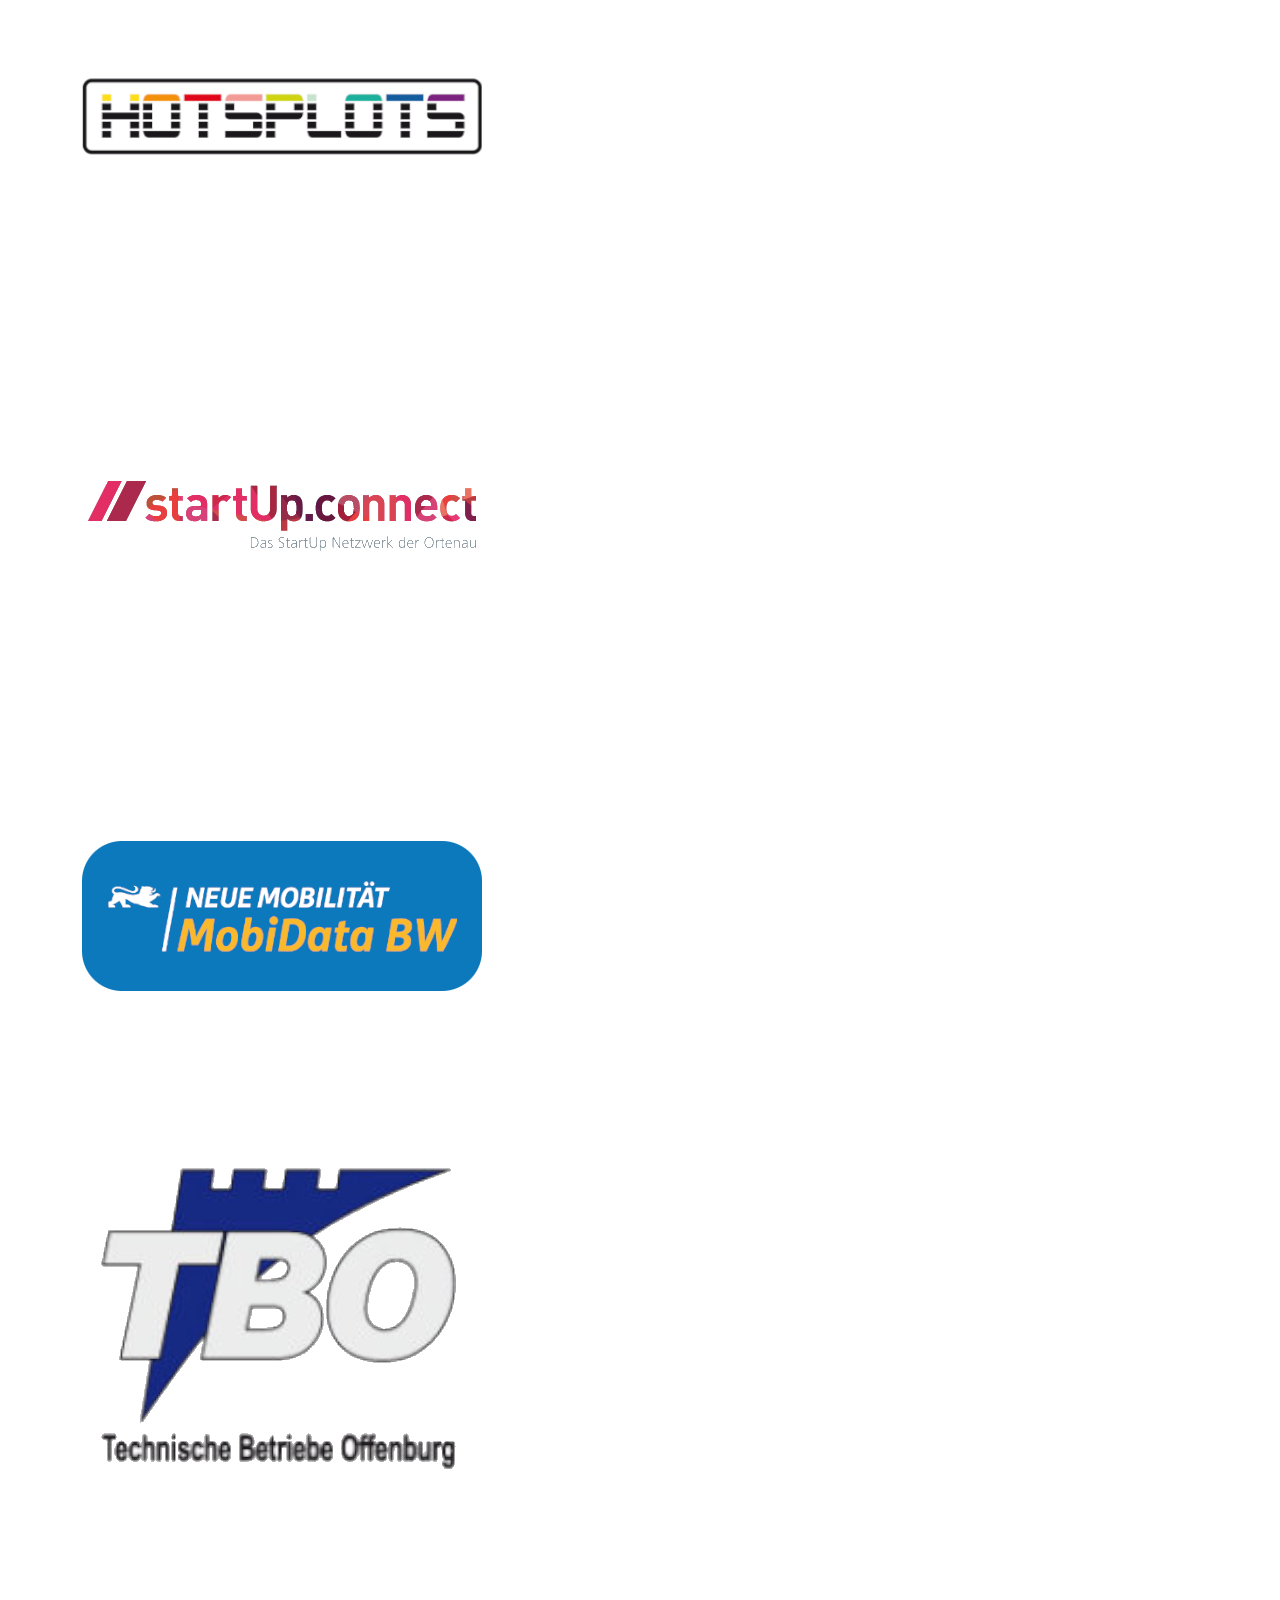
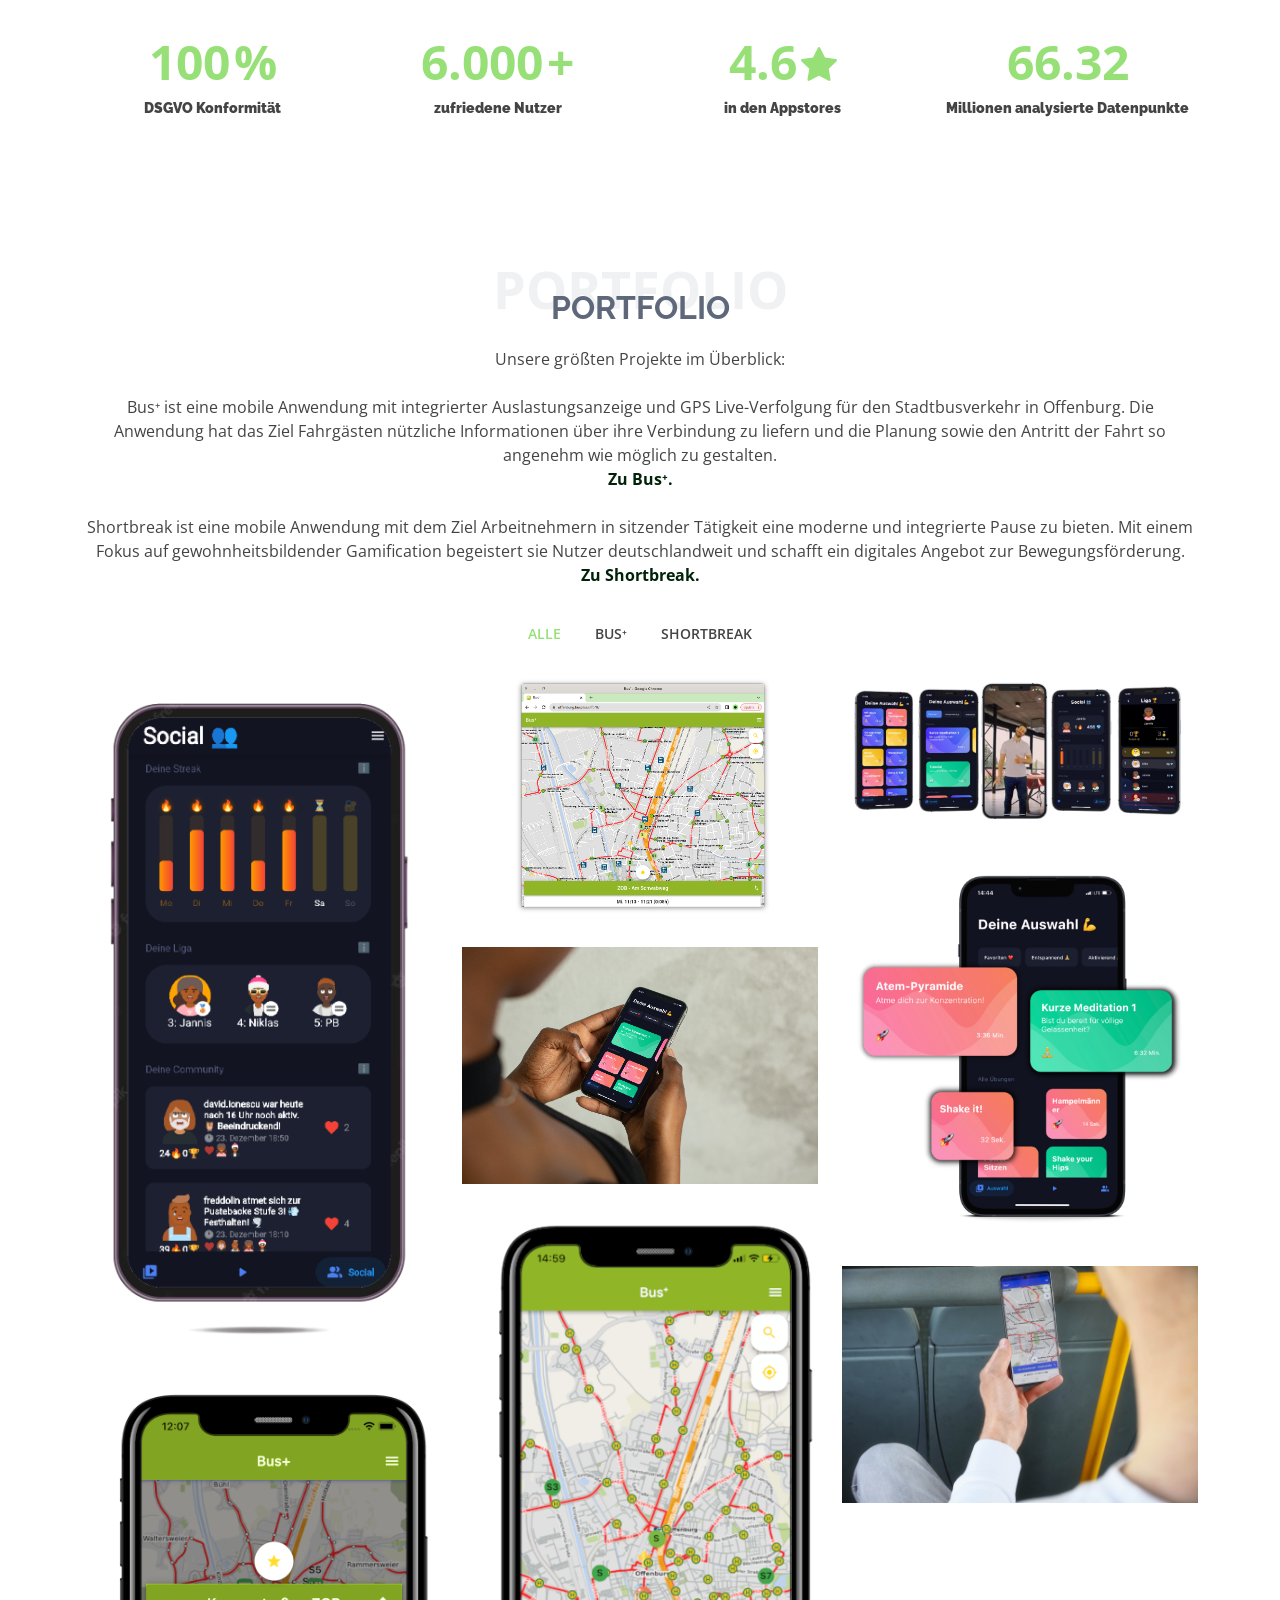
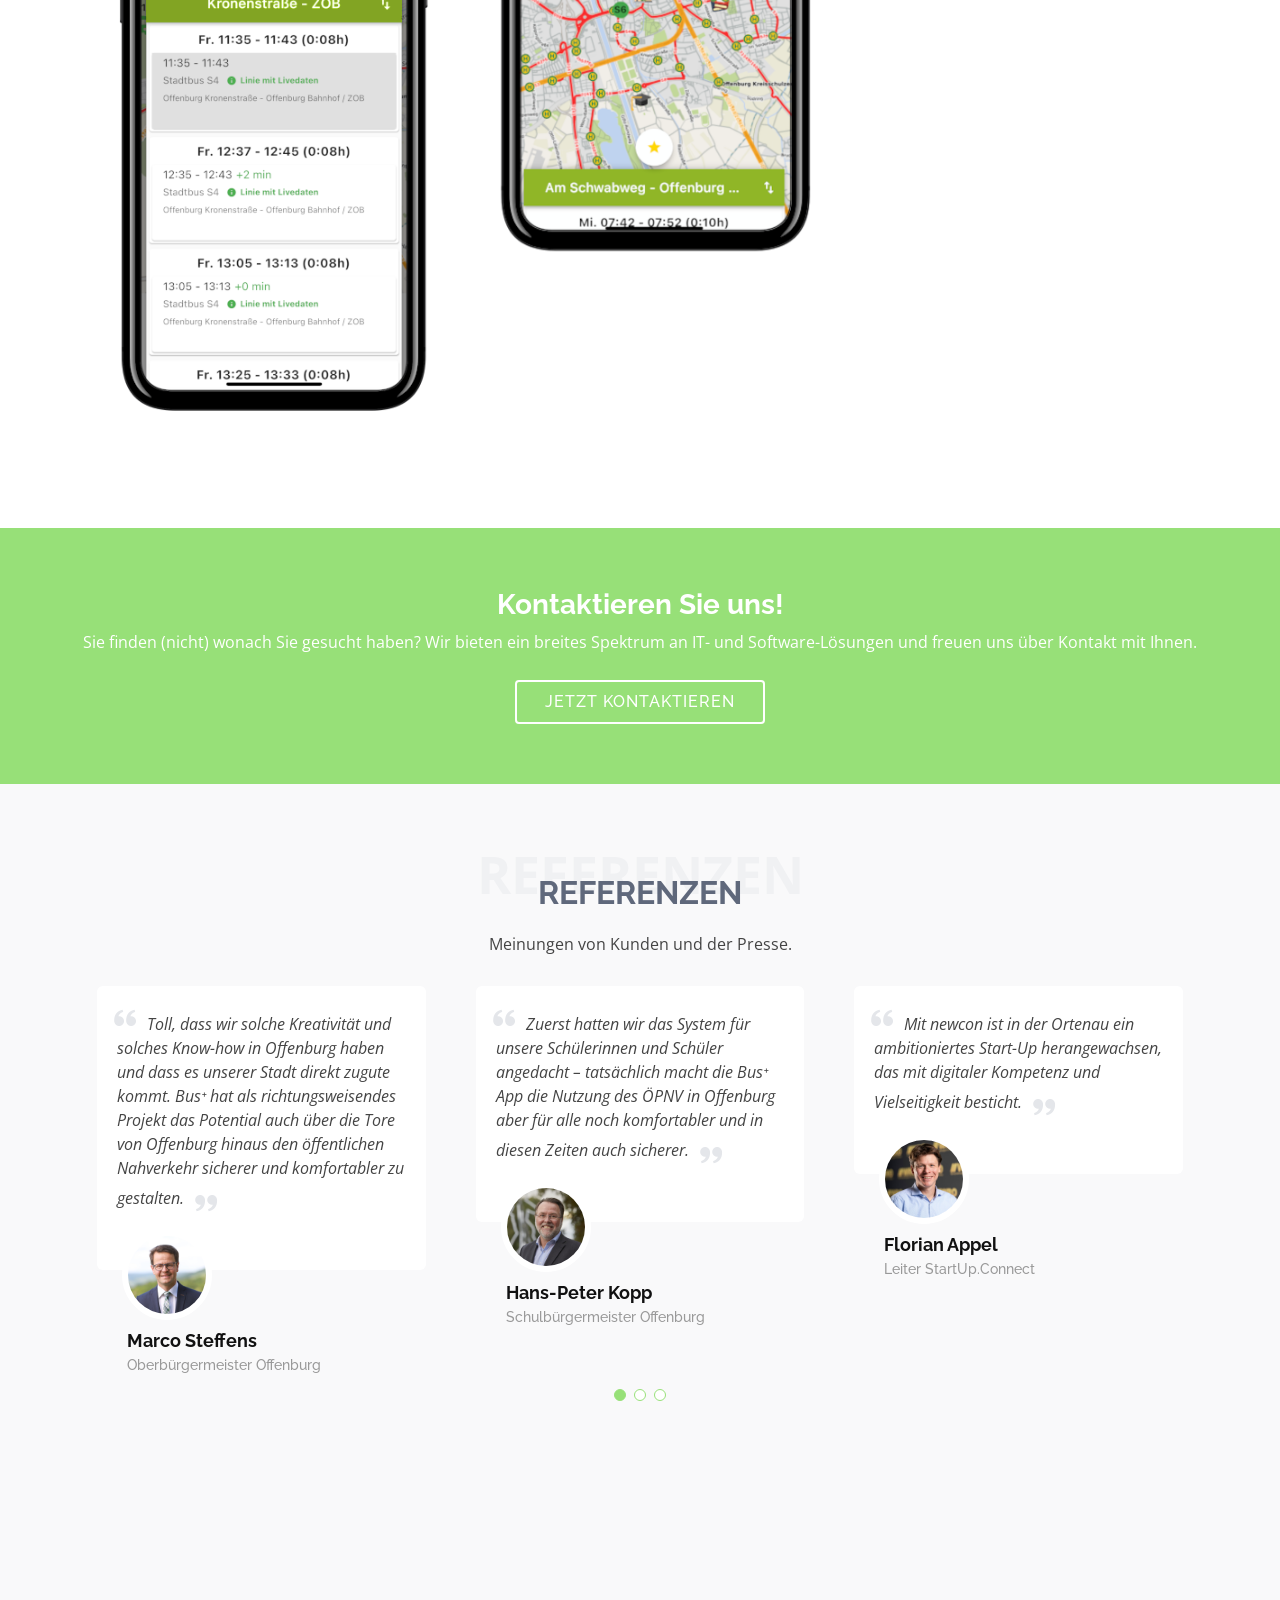
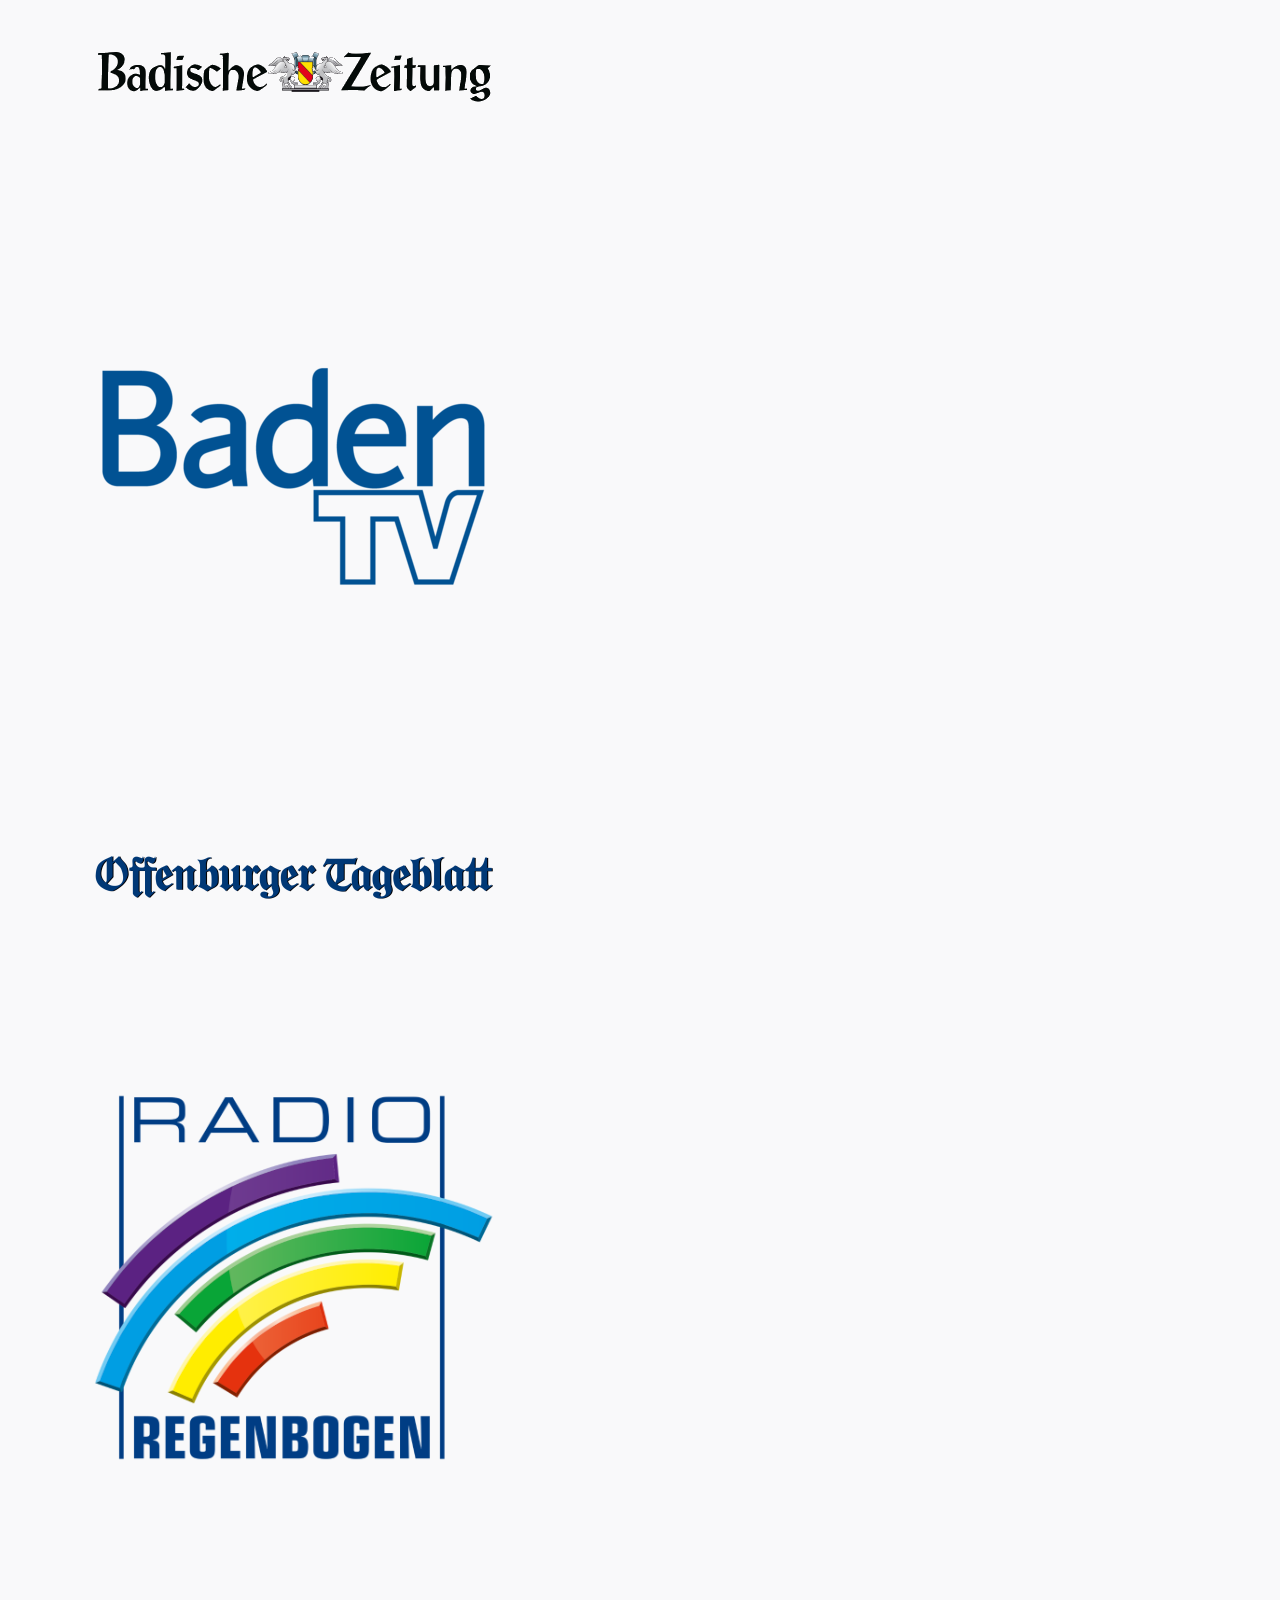
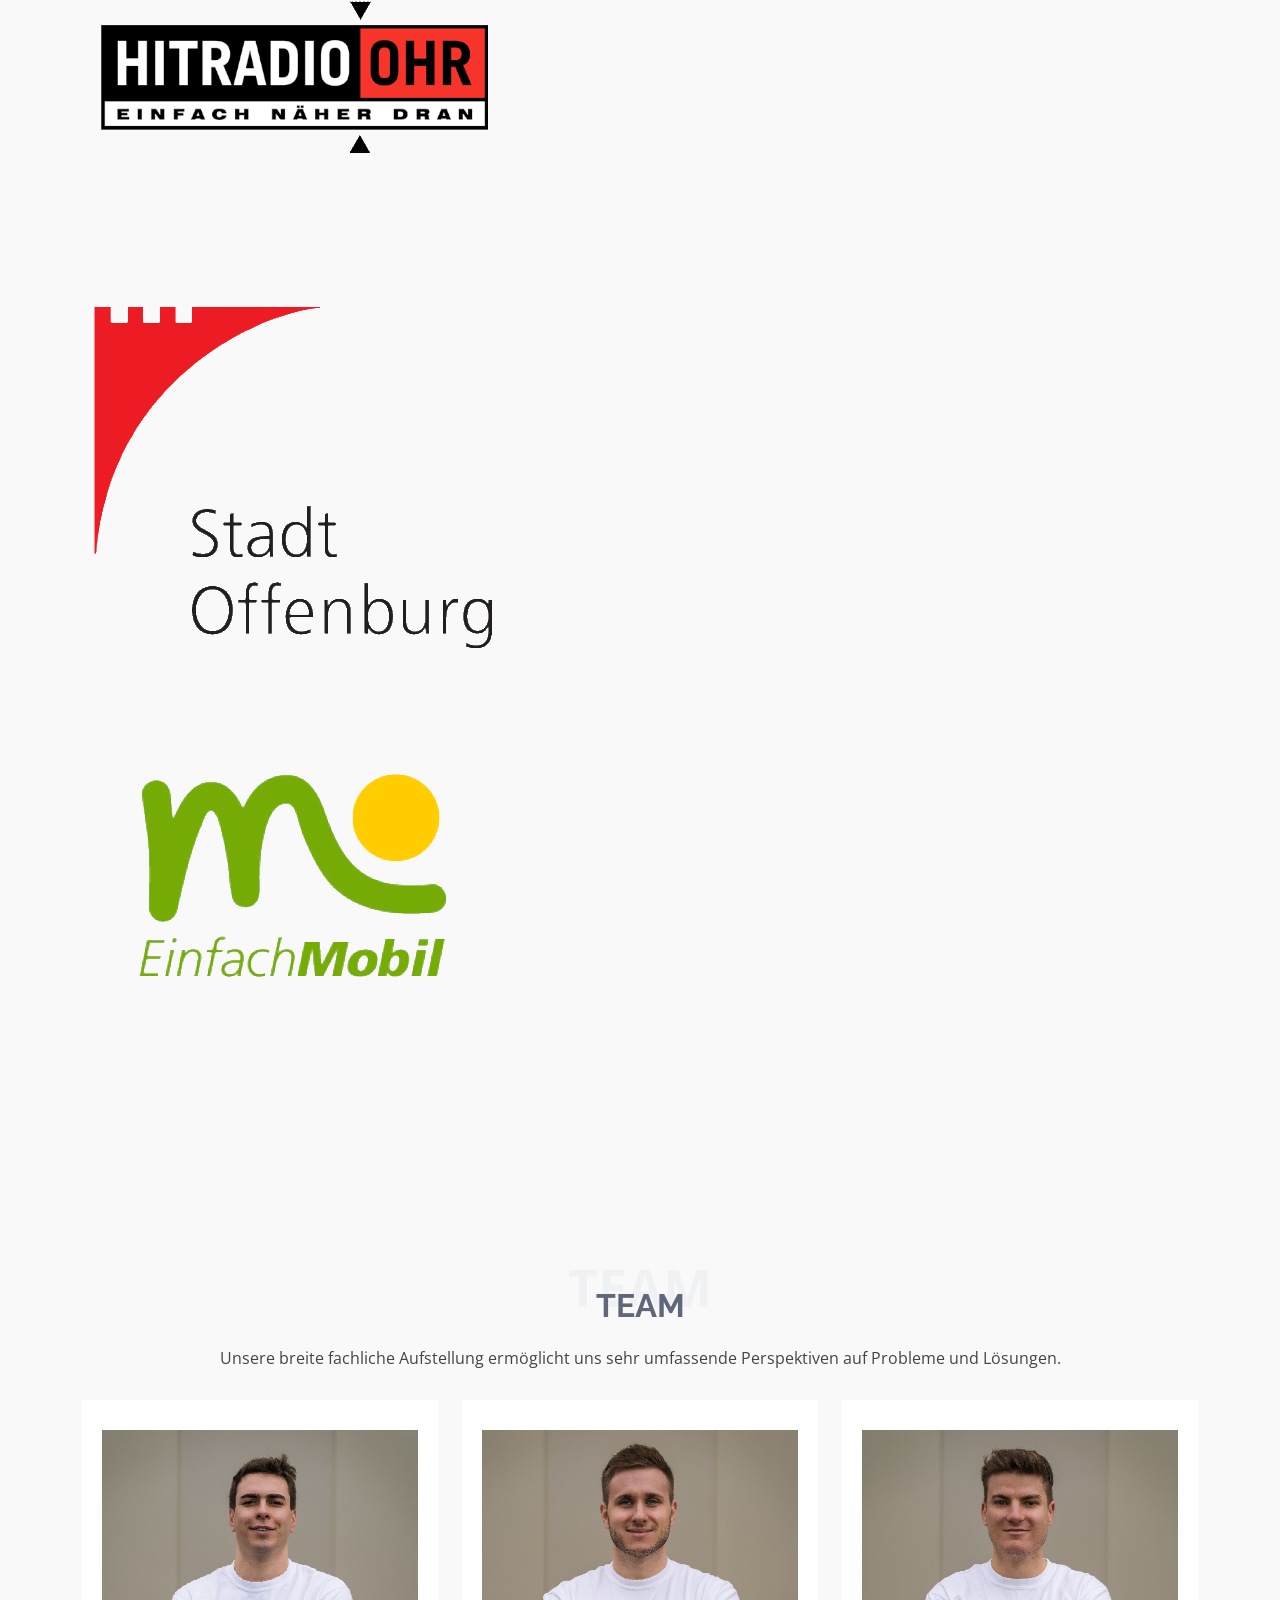
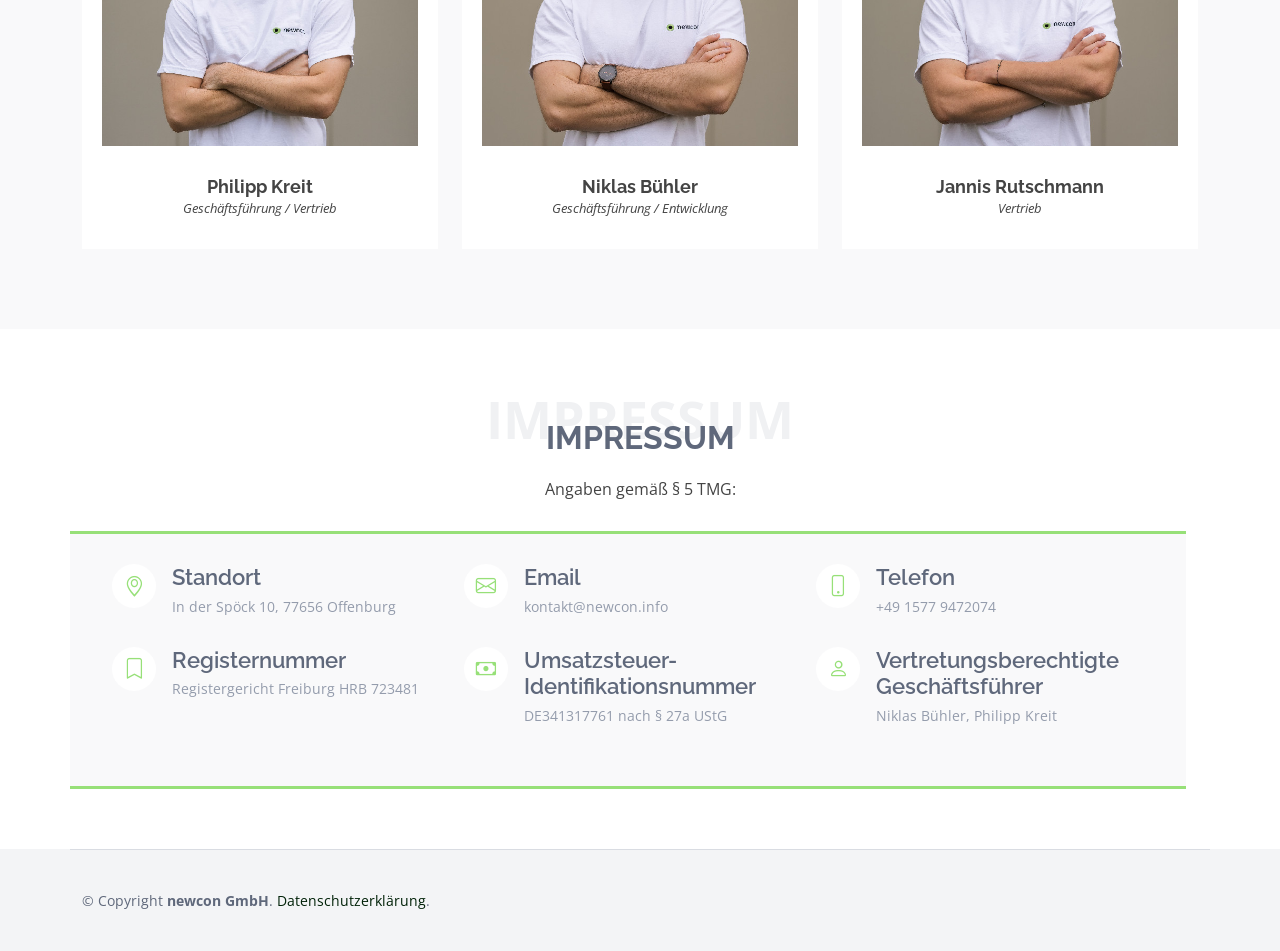
==== commit fa7de90a: "Remove Milo from Team" ====
--- a/index.html
+++ b/index.html
@@ -213,7 +213,7 @@
           </div>
 
           <div class="col-lg-3 col-6 text-center">
-            <span data-purecounter-start="0" data-purecounter-end="28.492568" data-purecounter-duration="1" data-purecounter-decimals=2 class="purecounter">28.49</span>
+            <span data-purecounter-start="0" data-purecounter-end="66.317" data-purecounter-duration="1" data-purecounter-decimals=2 class="purecounter">66.32</span>
 			<p><b>Millionen analysierte Datenpunkte</b></p>
           </div>
 
@@ -690,7 +690,7 @@
         </div>
 
         <div class="row">
-          <div class="col-lg-3 col-md-6 d-flex align-items-stretch">
+          <div class="col-lg-4 col-md-6 d-flex align-items-stretch">
             <div class="member">
 			  <img src="assets/img/team/philipp.jpg" alt="">
               <h4>Philipp Kreit</h4>
@@ -701,7 +701,7 @@
             </div>
           </div>
 
-          <div class="col-lg-3 col-md-6 d-flex align-items-stretch">
+          <div class="col-lg-4 col-md-6 d-flex align-items-stretch">
             <div class="member">
 			  <img src="assets/img/team/niklas.jpg" alt="">
               <h4>Niklas Bühler</h4>
@@ -712,18 +712,15 @@
             </div>
           </div>
 
-          <div class="col-lg-3 col-md-6 d-flex align-items-stretch">
+          <!--<div class="col-lg-3 col-md-6 d-flex align-items-stretch">
             <div class="member">
 			  <img src="assets/img/team/milo.jpg" alt="">
               <h4>Milo Skupin-Alfa</h4>
               <span>Entwicklung</span>
-              <!--<p>
-                Voluptas necessitatibus occaecati quia. Earum totam consequuntur qui porro et laborum toro des clara
-			  </p>-->
-            </div>
-          </div>
+            </div>
+		  </div>-->
           
-          <div class="col-lg-3 col-md-6 d-flex align-items-stretch">
+          <div class="col-lg-4 col-md-6 d-flex align-items-stretch">
             <div class="member">
 			  <img src="assets/img/team/jannis.jpg" alt="">
               <h4>Jannis Rutschmann</h4>
